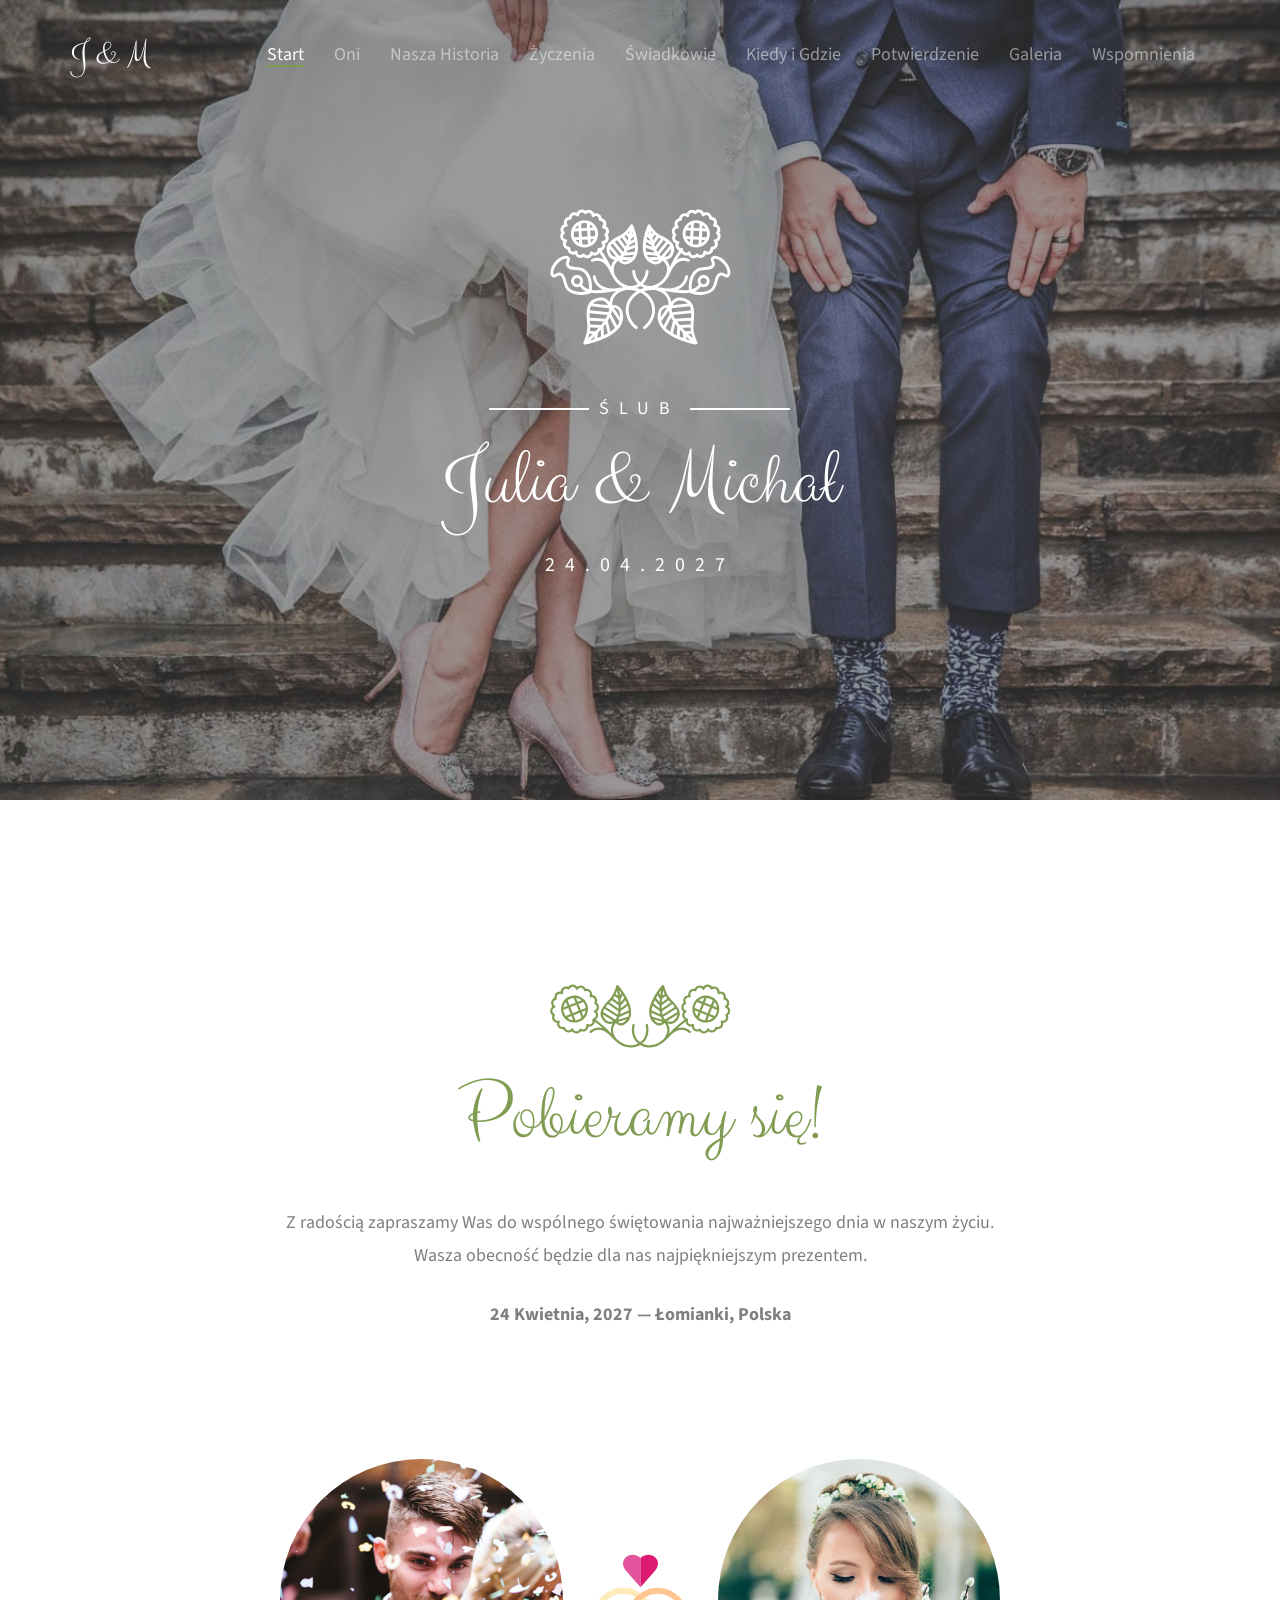
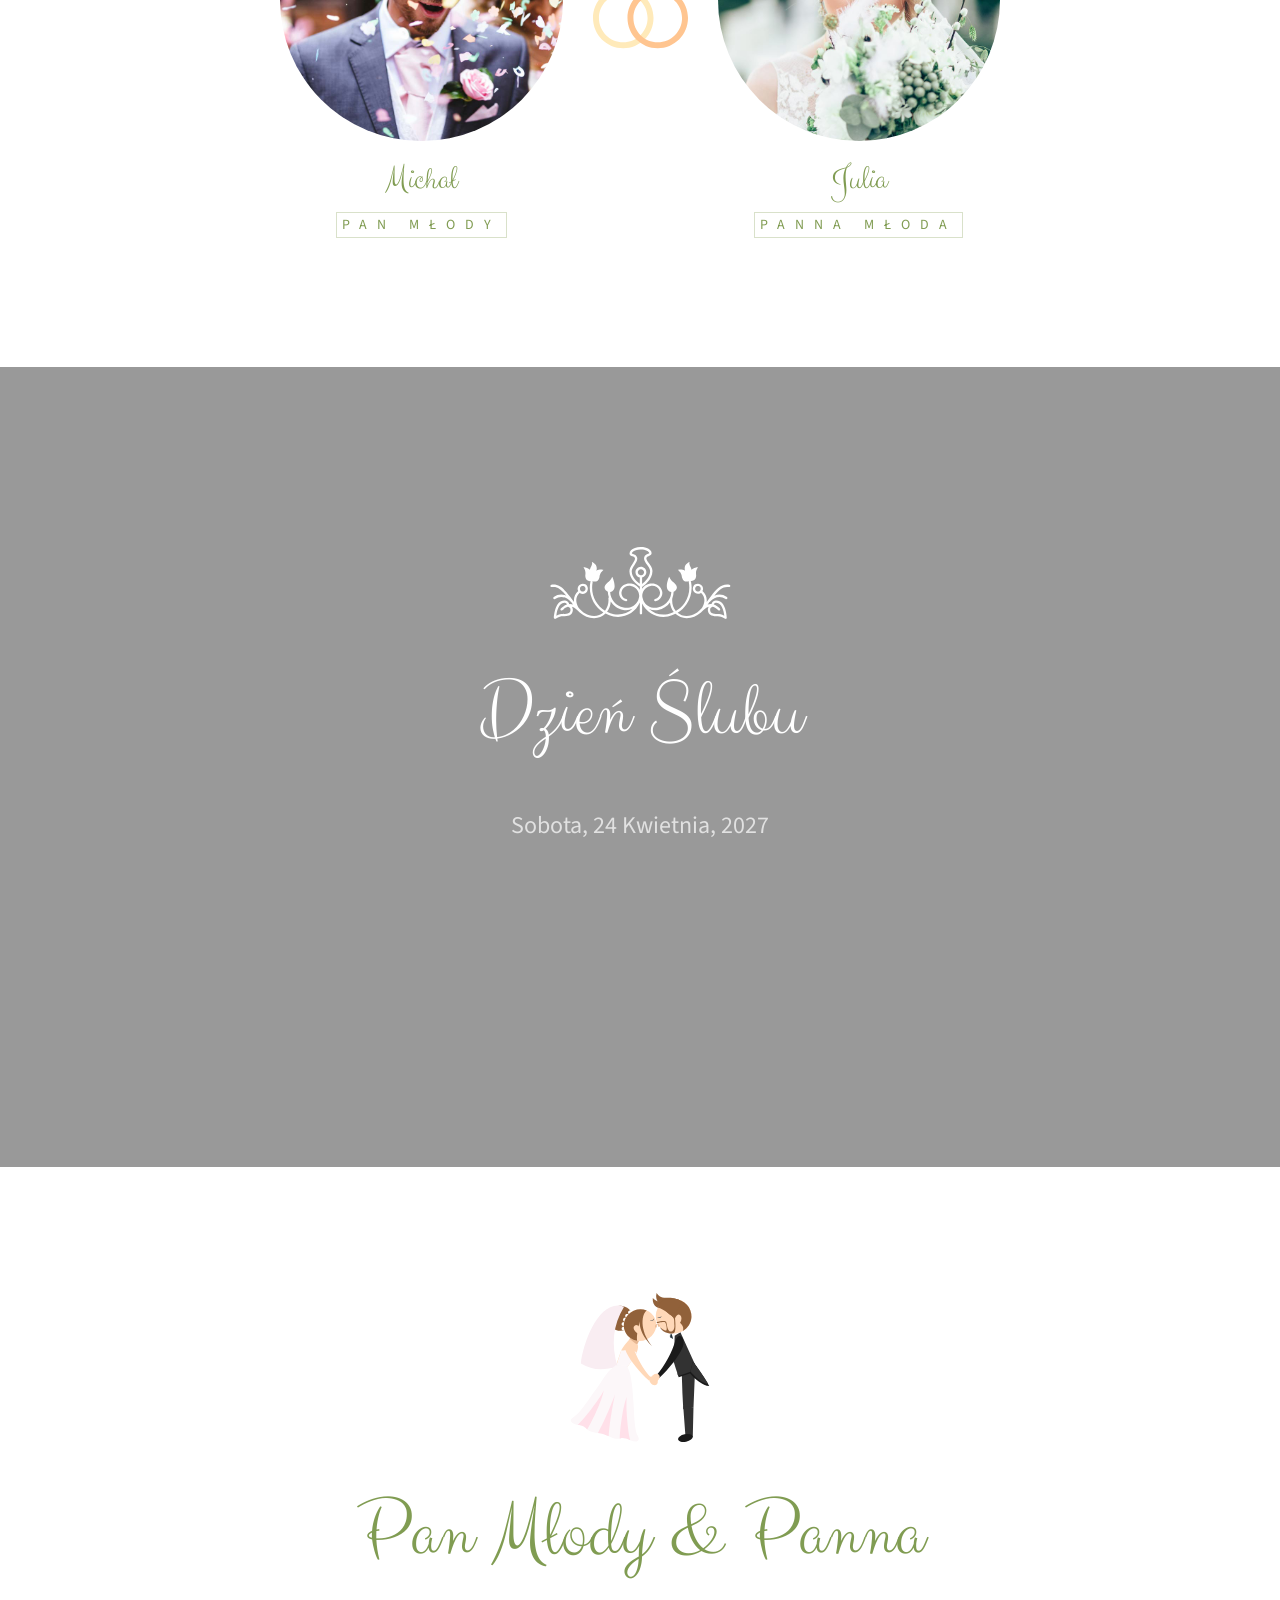
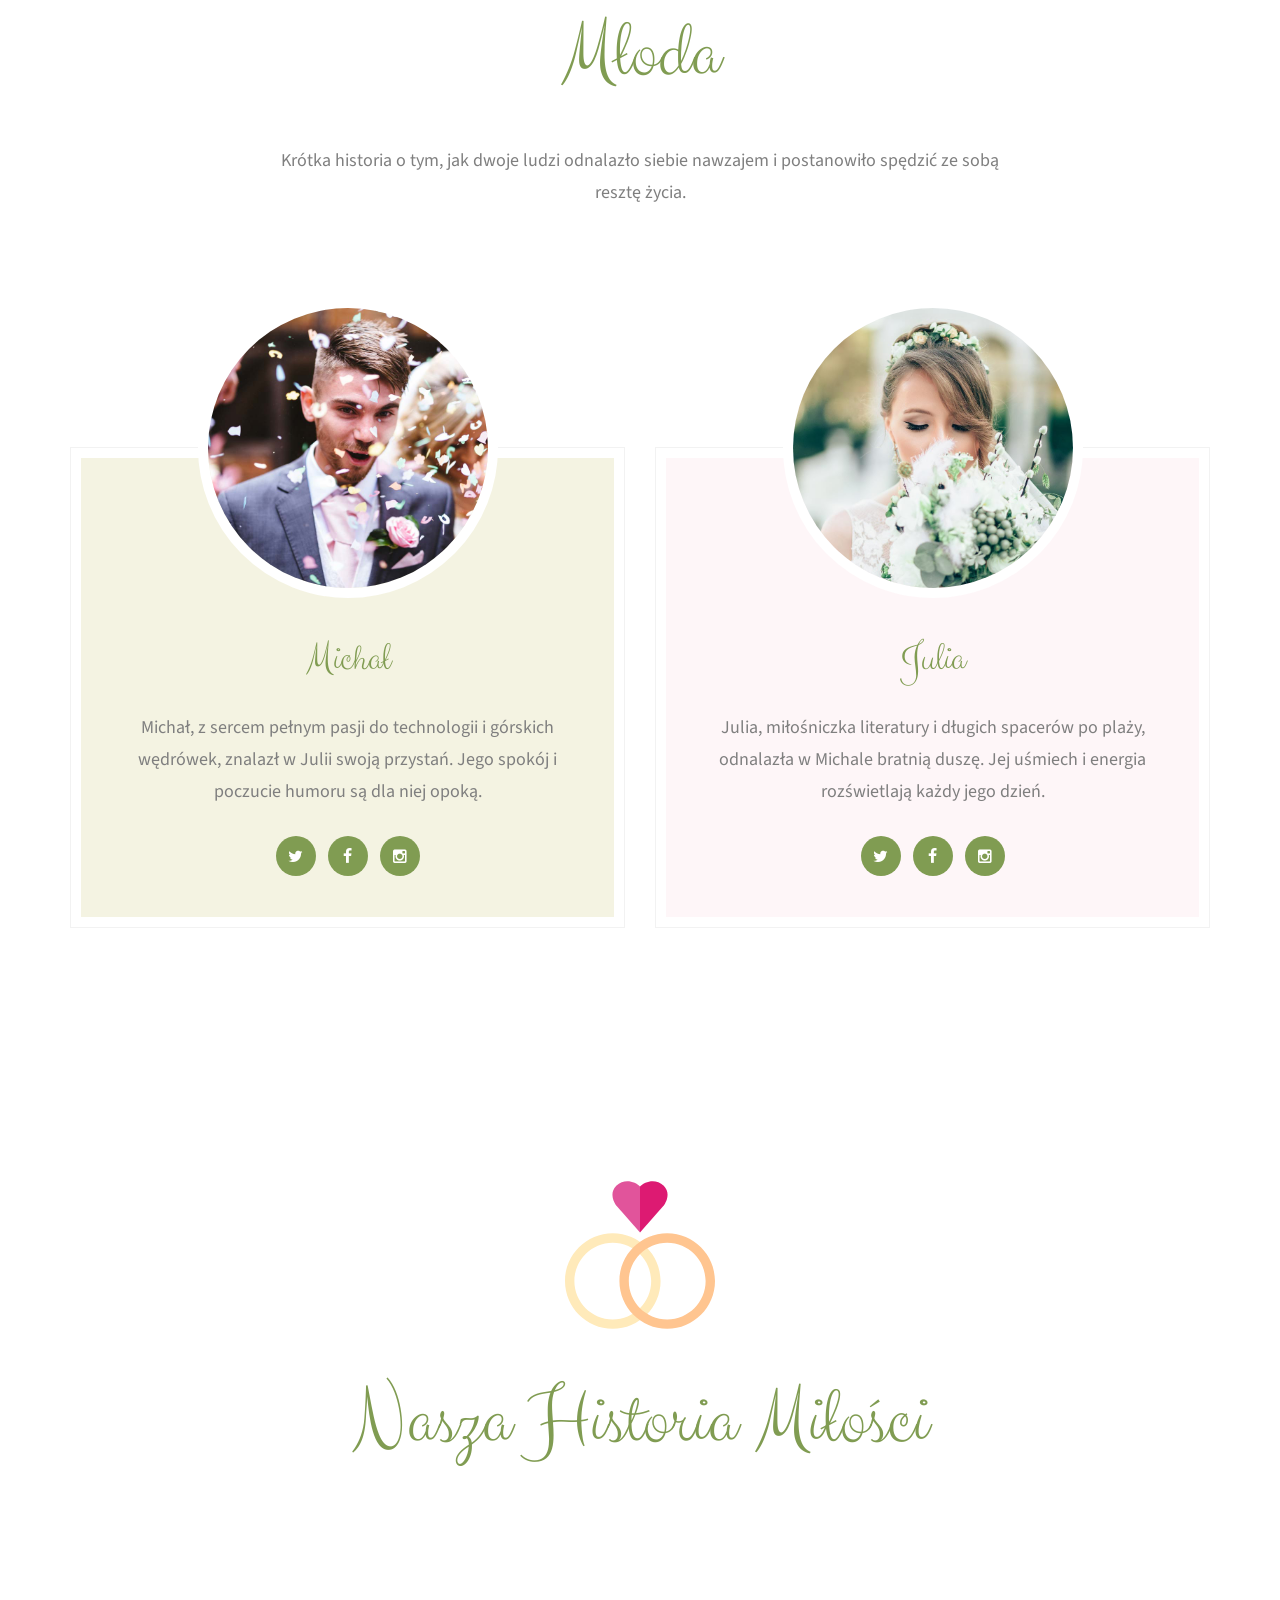
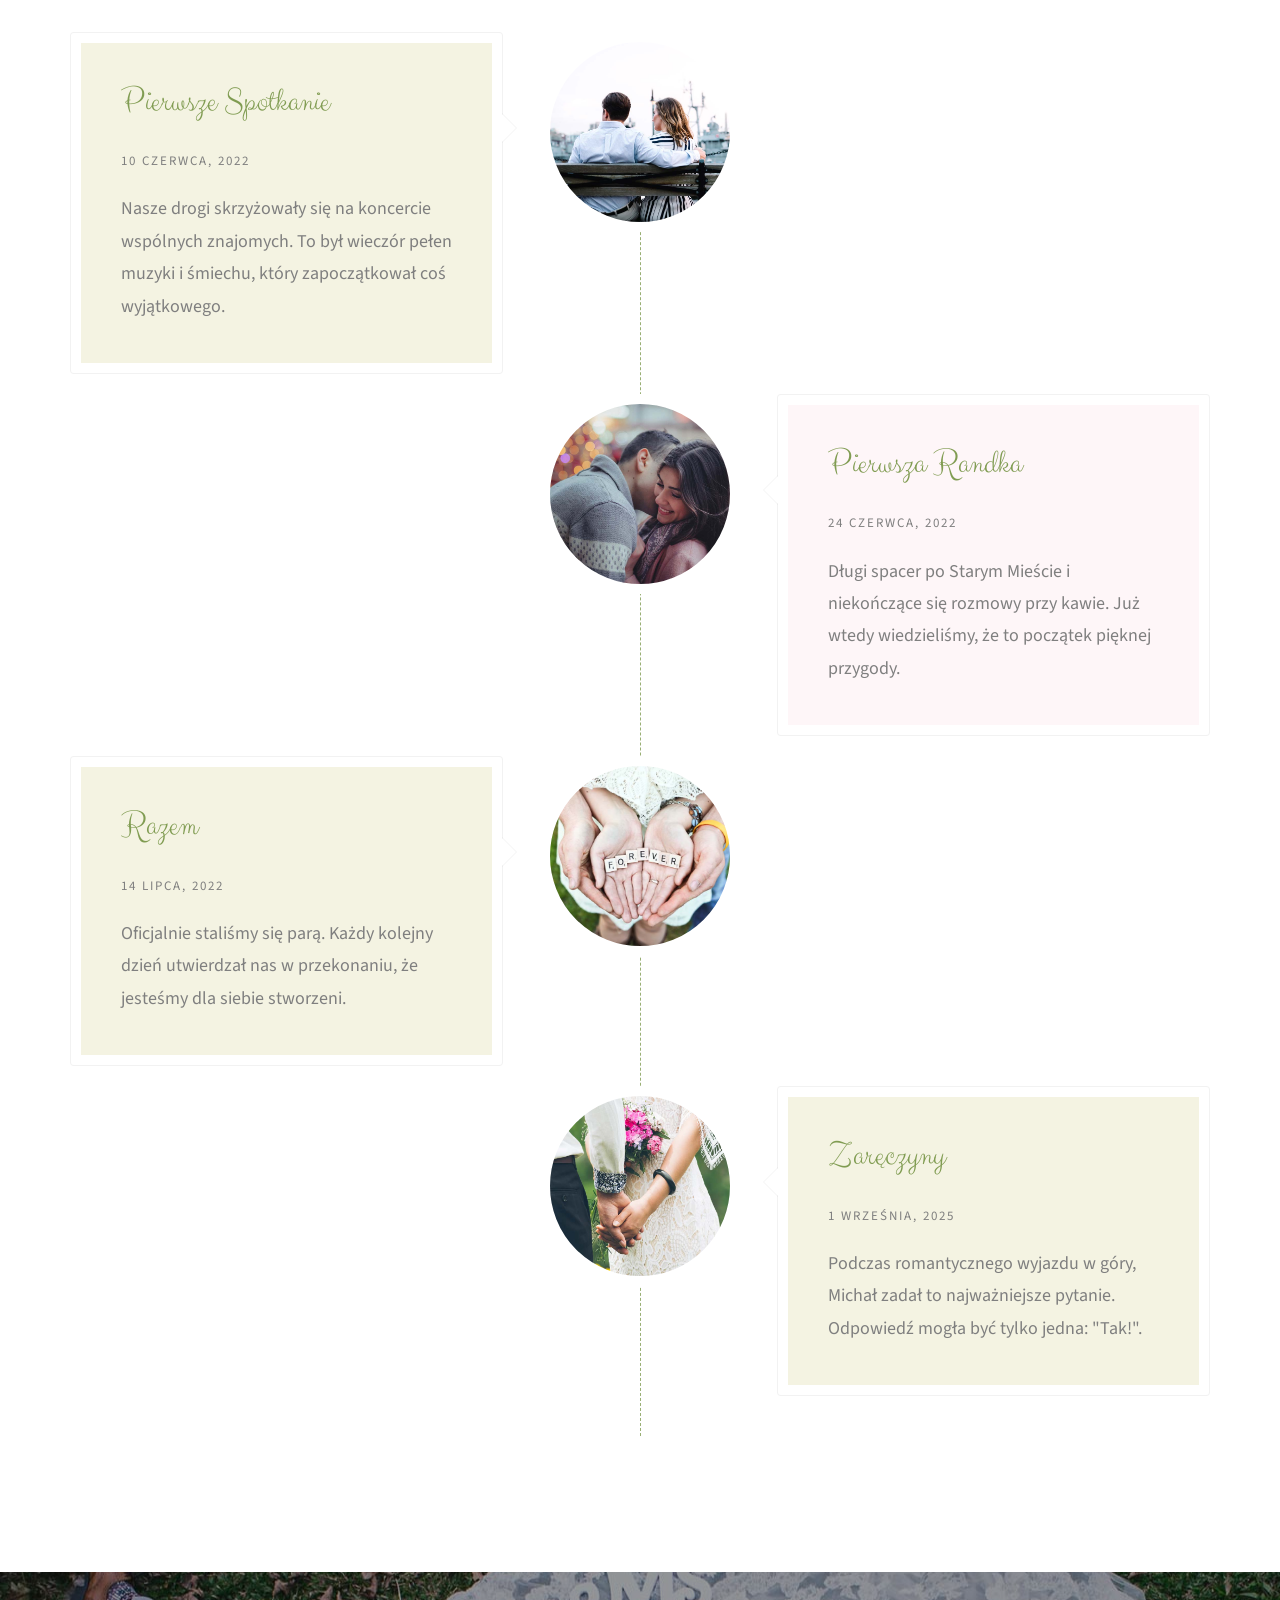
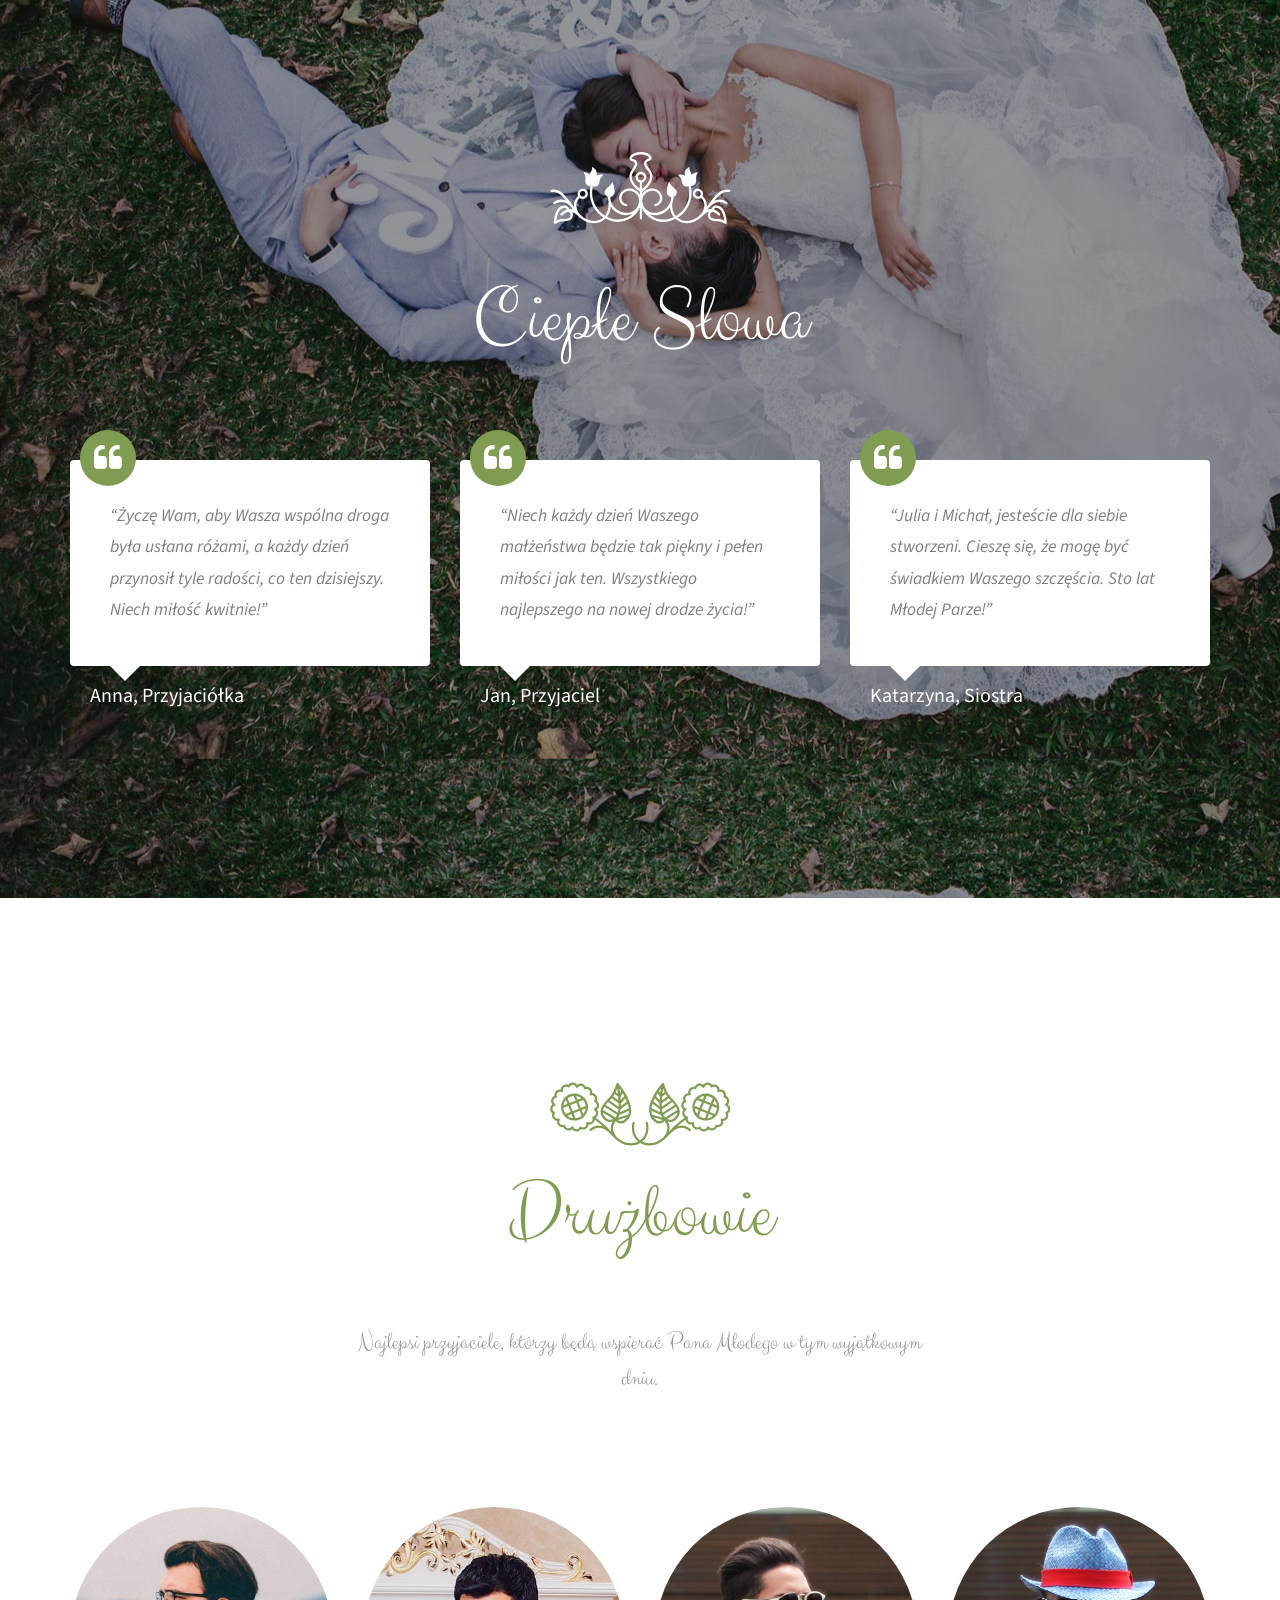
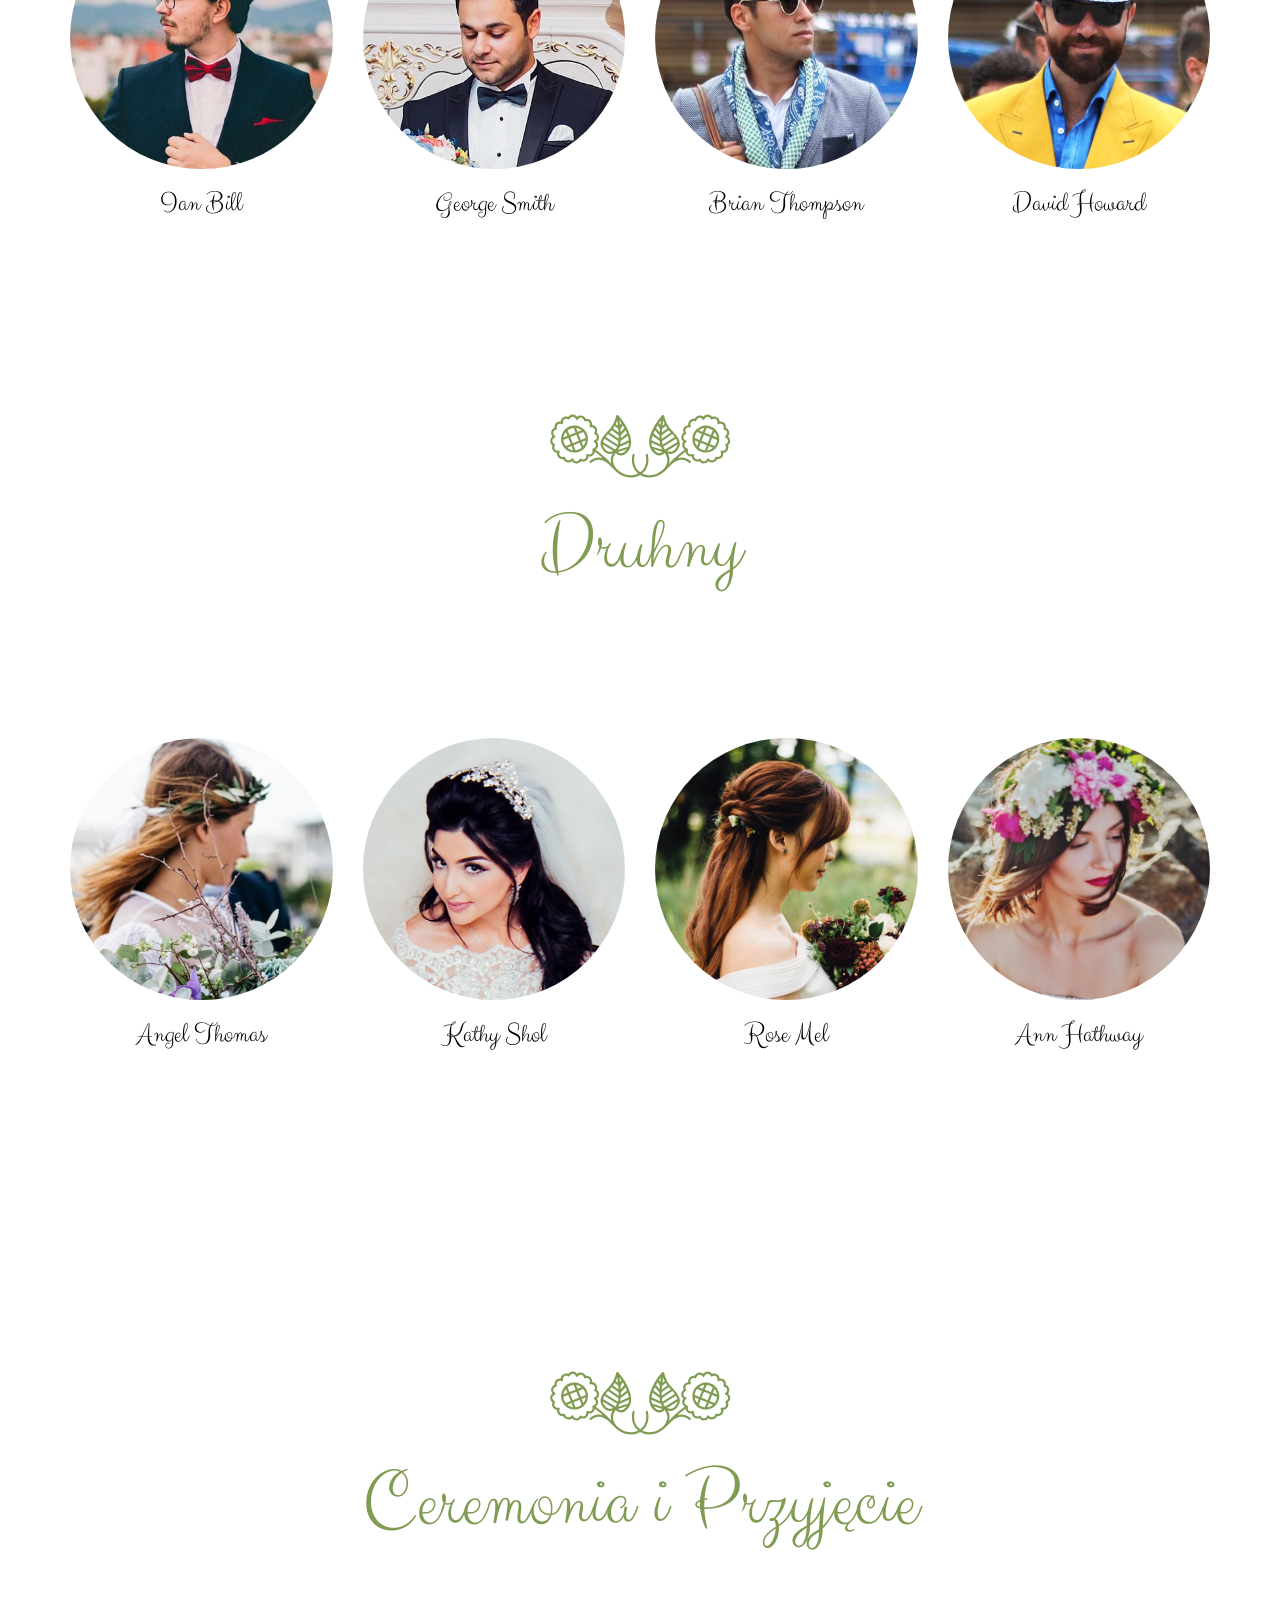
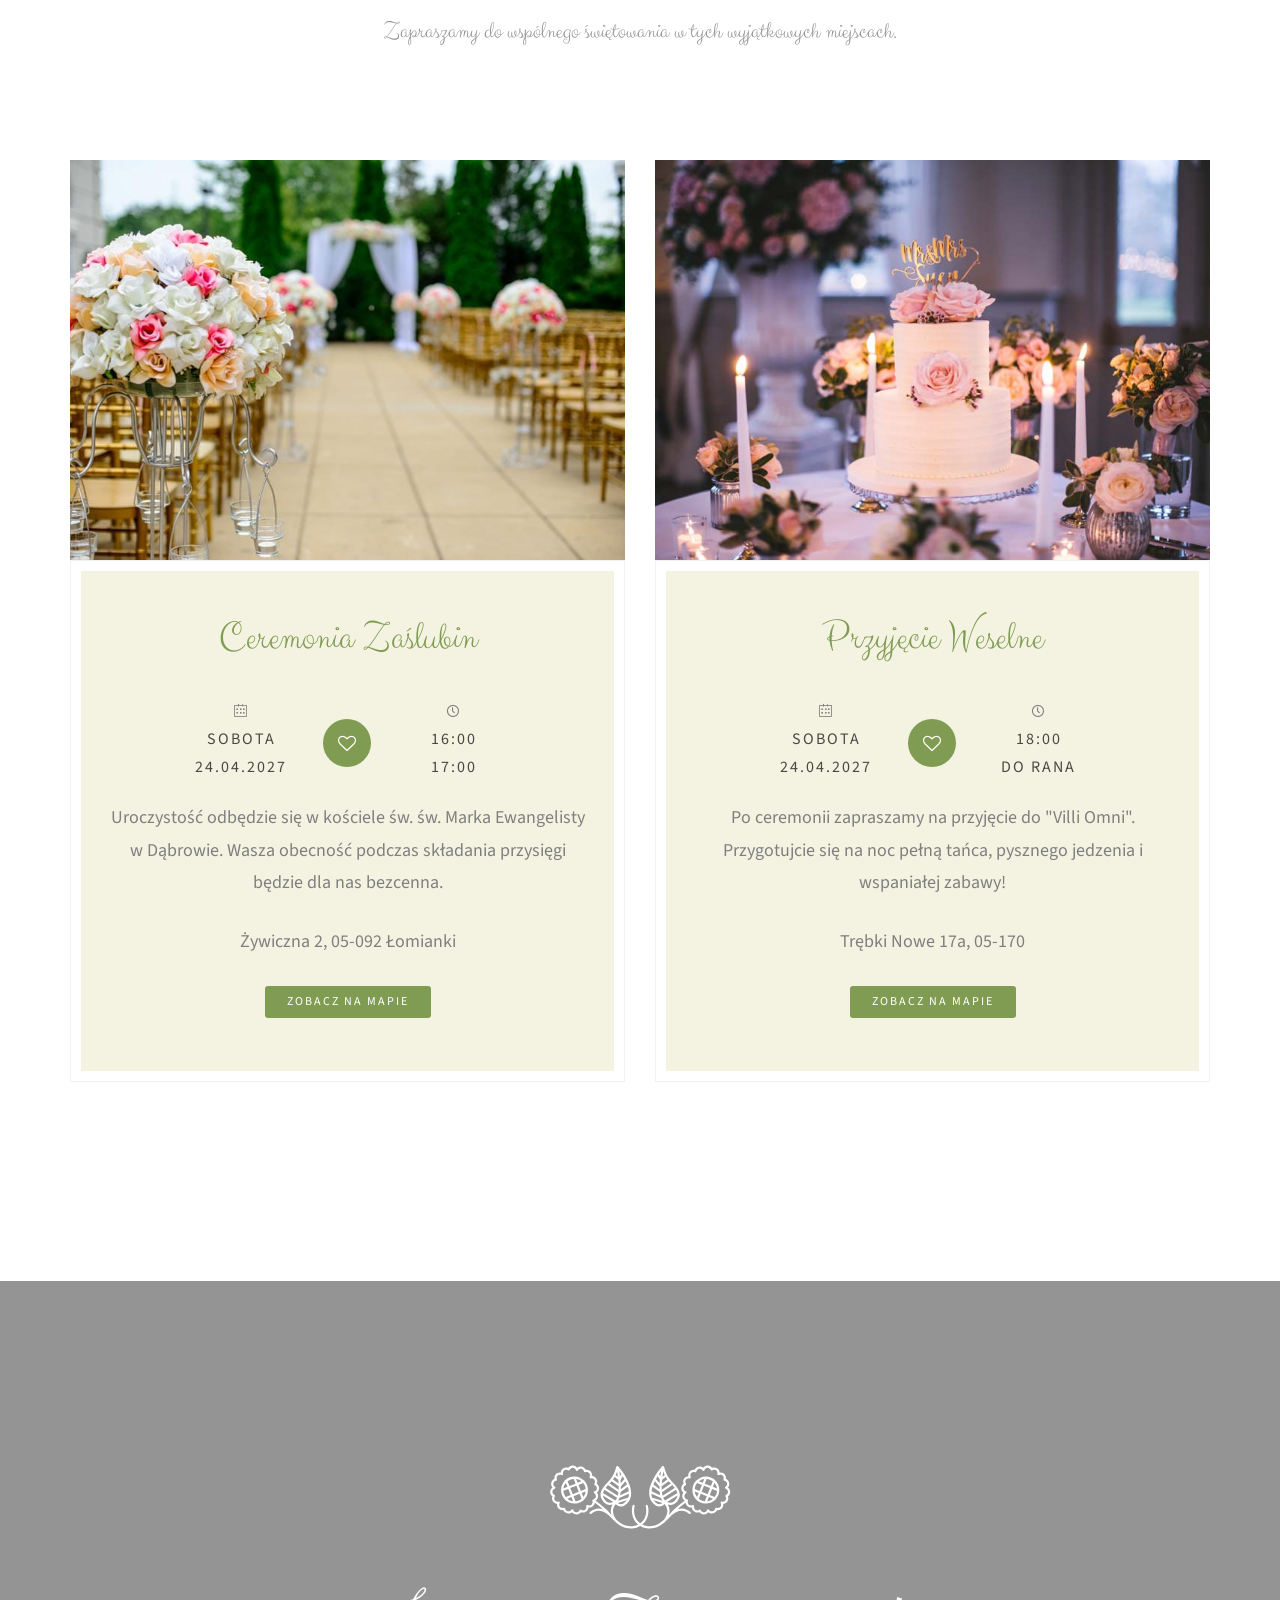
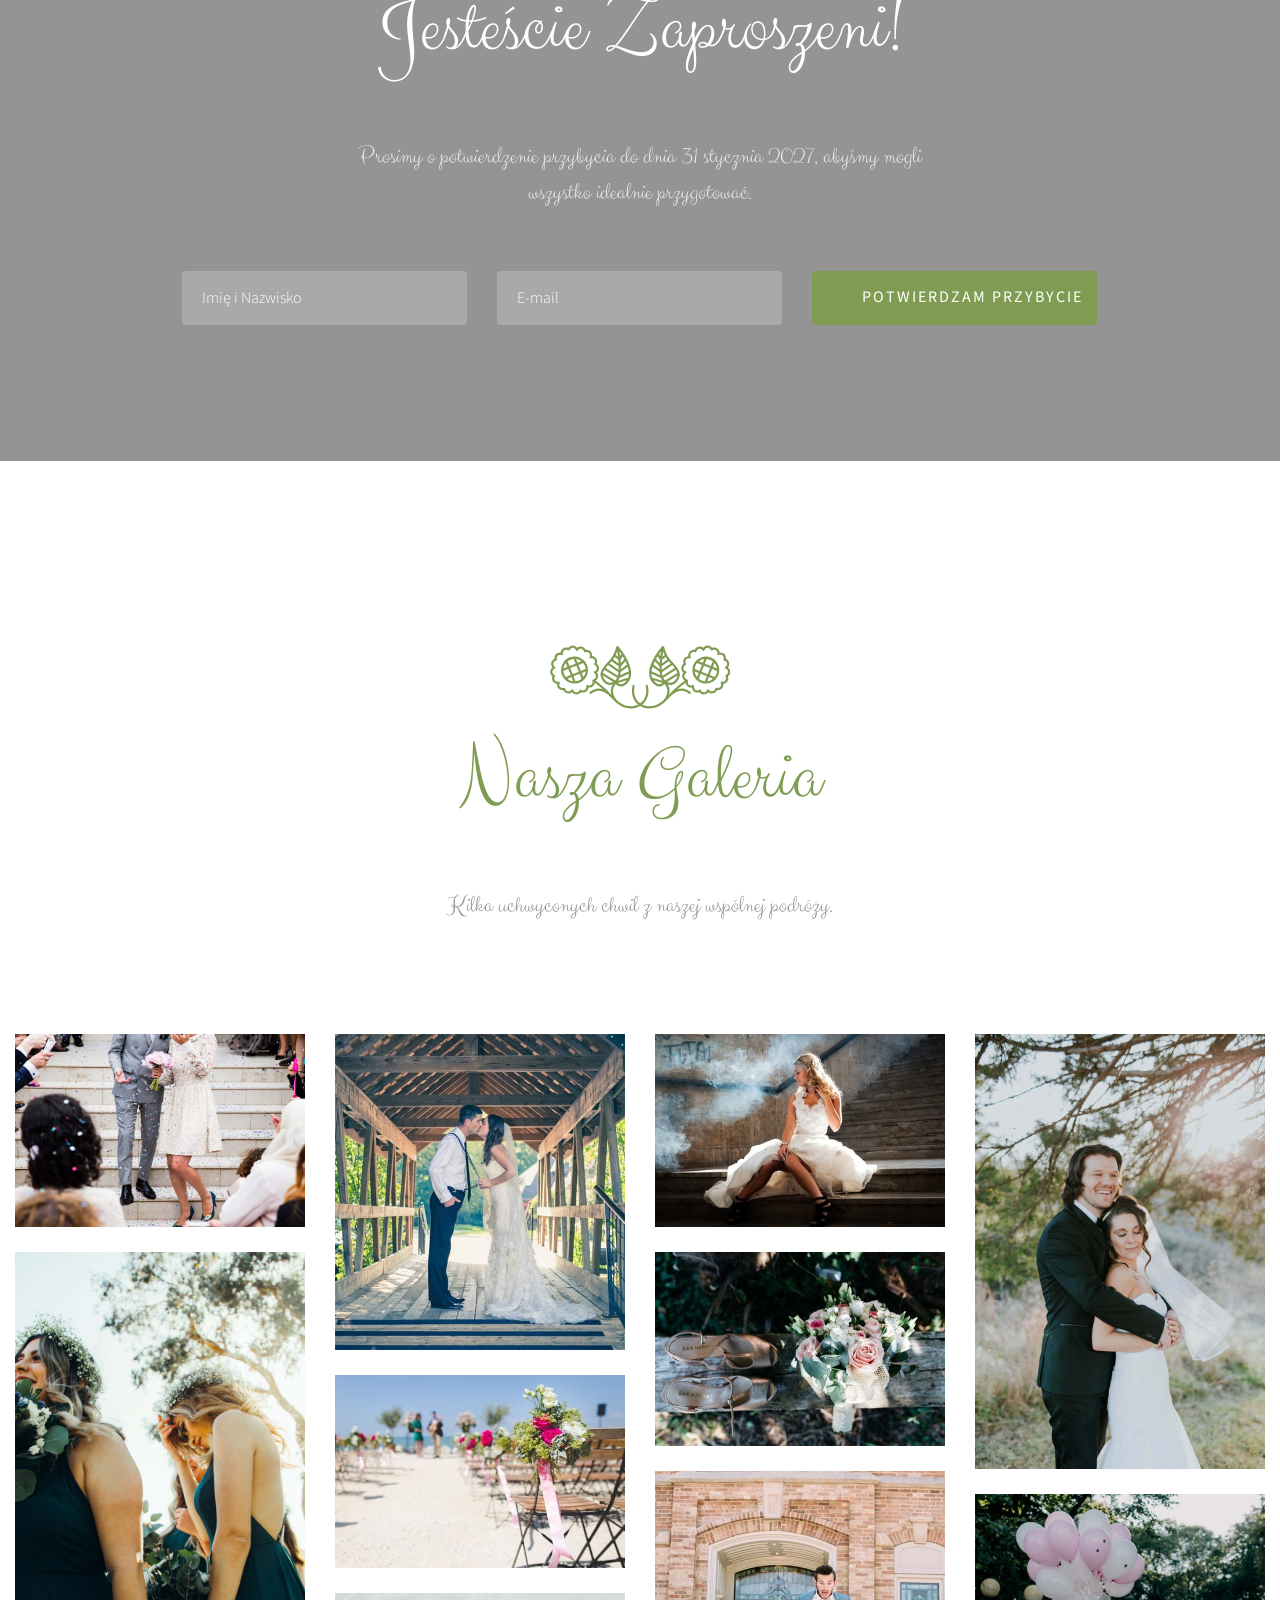
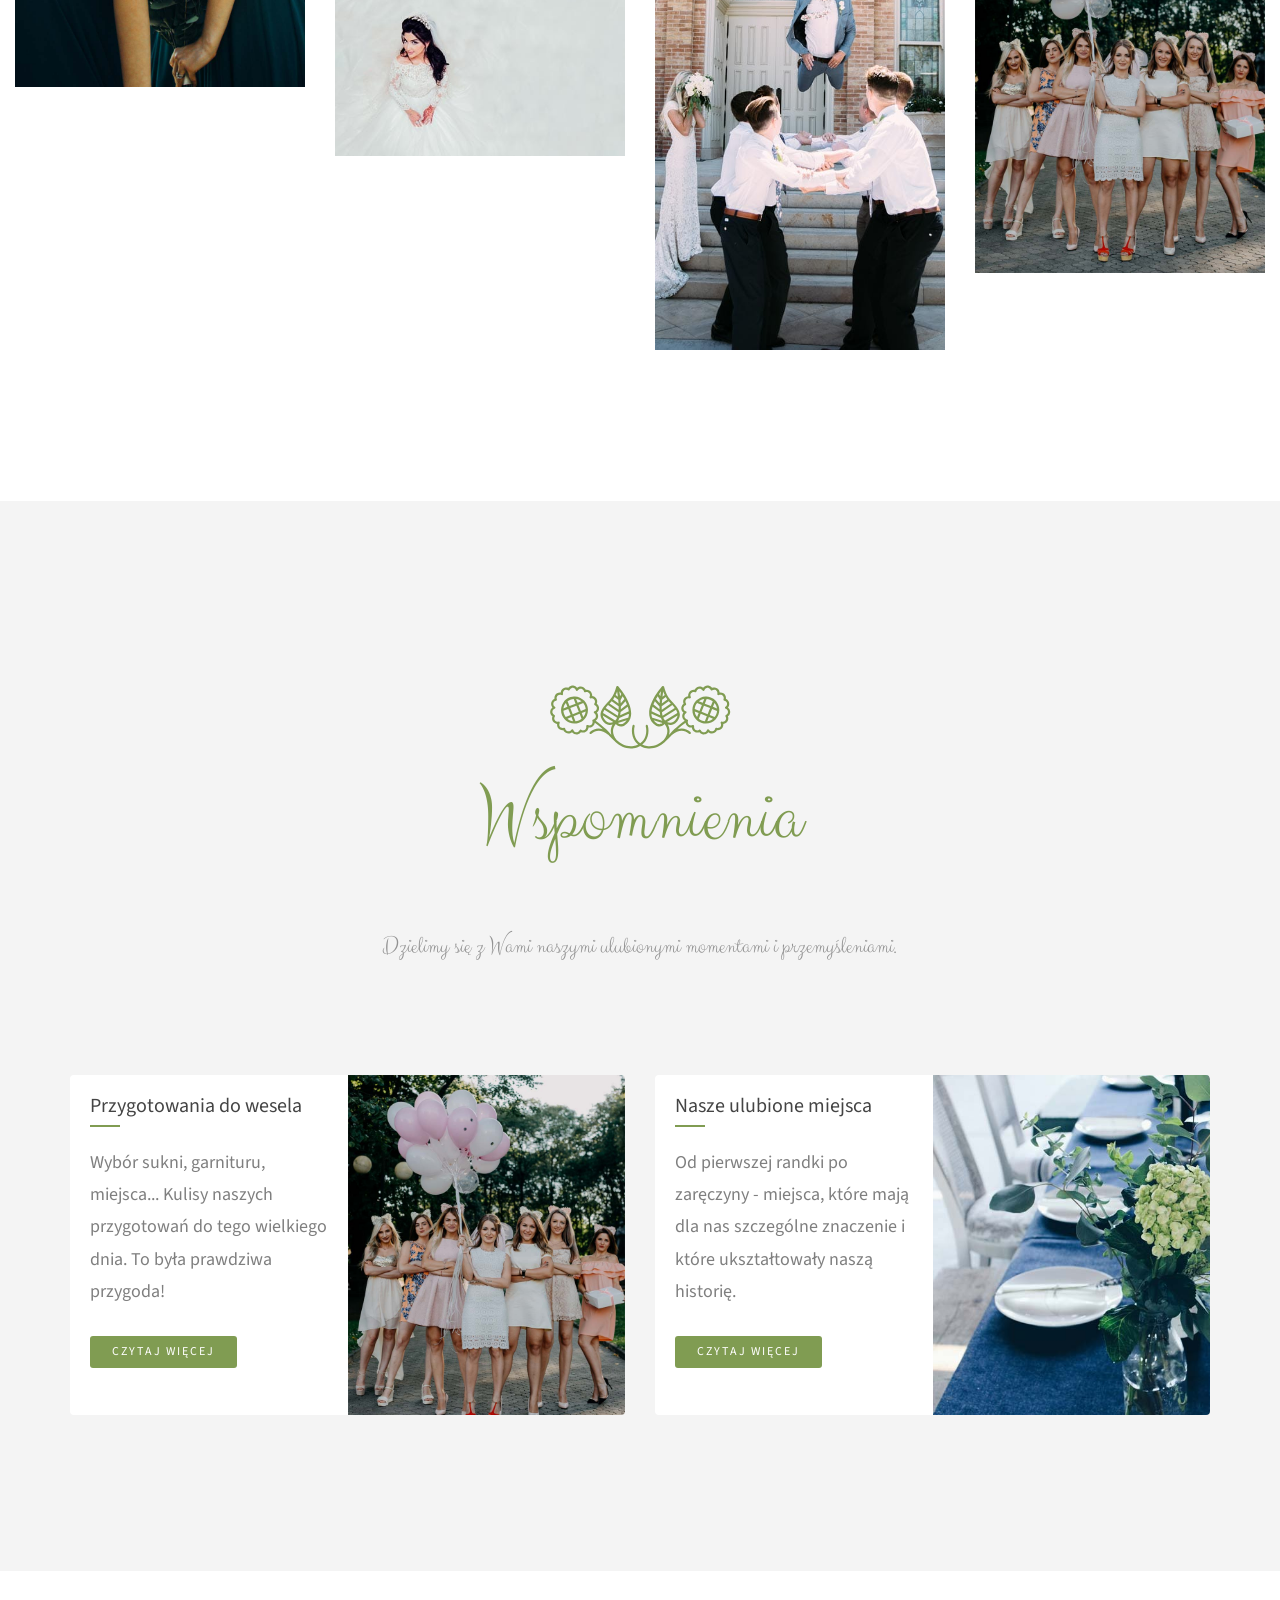
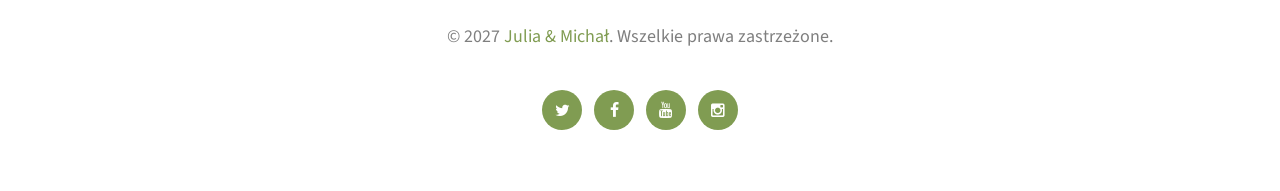
==== index.html @ 78a7474d "Merge branch 'main' of github.com:MichaelWarrior/slub-jm" ====
<!DOCTYPE html>
<!--[if lt IE 7]>      <html class="no-js lt-ie9 lt-ie8 lt-ie7"> <![endif]-->
<!--[if IE 7]>         <html class="no-js lt-ie9 lt-ie8"> <![endif]-->
<!--[if IE 8]>         <html class="no-js lt-ie9"> <![endif]-->
<!--[if gt IE 8]><!--> <html class="no-js" lang="pl"> <!--<![endif]-->
	<head>
		
	<meta charset="utf-8">
	<meta http-equiv="X-UA-Compatible" content="IE=edge">
	<title>Ślub Julii i Michała</title>
	<meta name="viewport" content="width=device-width, initial-scale=1">
	<meta name="description" content="Zapraszamy na ślub Julii i Michała!" />
	<meta name="keywords" content="ślub, wesele, Julia, Michał, zaproszenie" />
	<meta name="author" content="" />

  <!-- 
	//////////////////////////////////////////////////////

	TEMPLATE
	ADAPTED FOR JULIA & MICHAŁ
		
	//////////////////////////////////////////////////////
	 -->

  	<!-- Facebook and Twitter integration -->
	<meta property="og:title" content=""/>
	<meta property="og:image" content=""/>
	<meta property="og:url" content=""/>
	<meta property="og:site_name" content=""/>
	<meta property="og:description" content=""/>
	<meta name="twitter:title" content="" />
	<meta name="twitter:image" content="" />
	<meta name="twitter:url" content="" />
	<meta name="twitter:card" content="" />

	<!-- Place favicon.ico and apple-touch-icon.png in the root directory -->
	<link rel="shortcut icon" href="favicon.ico">

	<link href='https://fonts.googleapis.com/css?family=Source+Sans+Pro:400,300,600,400italic,700' rel='stylesheet' type='text/css'>
	<link href="https://fonts.googleapis.com/css?family=Clicker+Script" rel="stylesheet">
	
	<!-- Animate.css -->
	<link rel="stylesheet" href="css/animate.css">
	<!-- Icomoon Icon Fonts-->
	<link rel="stylesheet" href="css/icomoon.css">
	<!-- Simple Line Icons -->
	<link rel="stylesheet" href="css/simple-line-icons.css">
	<!-- Owl Carousel -->
	<link rel="stylesheet" href="css/owl.carousel.min.css">
	<link rel="stylesheet" href="css/owl.theme.default.min.css">
	<!-- Magnific popup  -->
	<link rel="stylesheet" href="css/magnific-popup.css">
	<!-- Bootstrap  -->
	<link rel="stylesheet" href="css/bootstrap.css">
	
	<link rel="stylesheet" href="css/style.css">

	<!-- Modernizr JS -->
	<script src="js/modernizr-2.6.2.min.js"></script>
	<!-- FOR IE9 below -->
	<!--[if lt IE 9]>
	<script src="js/respond.min.js"></script>
	<![endif]-->

	</head>
	<body>
	<header role="banner" id="qbootstrap-header">
		<div class="container">
			<!-- <div class="row"> -->
		    <nav class="navbar navbar-default">
	        <div class="navbar-header">
	        	<!-- Mobile Toggle Menu Button -->
				<a href="#" class="js-qbootstrap-nav-toggle qbootstrap-nav-toggle" data-toggle="collapse" data-target="#navbar" aria-expanded="false" aria-controls="navbar"><i></i></a>
	          	<a class="navbar-brand" href="index.html">J &amp; M</a> 
	        </div>
	        <div id="navbar" class="navbar-collapse collapse">
	          <ul class="nav navbar-nav navbar-right">
	            <li class="active"><a href="#" data-nav-section="home"><span>Start</span></a></li>
	            <li><a href="#" data-nav-section="groom-bride"><span>Oni</span></a></li>
	            <li><a href="#" data-nav-section="story"><span>Nasza Historia</span></a></li>
	            <li><a href="#" data-nav-section="greetings"><span>Życzenia</span></a></li>
	            <li><a href="#" data-nav-section="people"><span>Świadkowie</span></a></li>
	            <li><a href="#" data-nav-section="when-where"><span>Kiedy i Gdzie</span></a></li>
	            <li><a href="#" data-nav-section="rsvp"><span>Potwierdzenie</span></a></li>
	            <li><a href="#" data-nav-section="gallery"><span>Galeria</span></a></li>
	            <li><a href="#" data-nav-section="blog"><span>Wspomnienia</span></a></li>
	          </ul>
	        </div>
		    </nav>
		  <!-- </div> -->
	  </div>
	</header>
	
	<div class="qbootstrap-hero" data-section="home">
		<div class="qbootstrap-overlay"></div>
		<div class="qbootstrap-cover text-center" data-stellar-background-ratio="0.5" style="background-image: url(images/cover_bg_3.jpg);">
			<div class="display-t">
				<div class="display-tc">
					<div class="container">
						<div class="col-md-10 col-md-offset-1">
							<div class="animate-box svg-sm colored">
								<img src="images/flaticon/svg/004-nature.svg" class="svg" alt="Free HTML5 Bootstrap Template by QBootstrap.com">
								<h1 class="holder"><span>Ślub</span></h1>
								<h2>Julia &amp; Michał</h2>
								<p>24.04.2027</p>
							</div>
						</div>
					</div>
				</div>
			</div>
		</div>
	</div>

	<div id="qbootstrap-couple" class="qbootstrap-section-gray">
		<div class="container">
			<div class="row animate-box">
				<div class="col-md-8 col-md-offset-2 animate-box">
					<div class="col-md-12 text-center section-heading svg-sm colored">
						<img src="images/flaticon/svg/005-two.svg" class="svg" alt="Ikona pary">
						<h2>Pobieramy się!</h2>
						<p>Z radością zapraszamy Was do wspólnego świętowania najważniejszego dnia w naszym życiu. Wasza obecność będzie dla nas najpiękniejszym prezentem.</p>
						<p><strong>24 Kwietnia, 2027 &mdash; Łomianki, Polska</strong></p>
					</div>
				</div>
			</div>
			<div class="row animate-box">
				<div class="col-md-8 col-md-offset-2 text-center">
					<div class="col-md-5 col-sm-5 col-xs-5 nopadding">
						<img src="images/groom.jpg" class="img-responsive" alt="Zdjęcie Michała">
						<h3>Michał</h3>
						<span>Pan Młody</span>
					</div>
					<div class="col-md-2 col-sm-2 col-xs-2 nopadding"><h2 class="amp-center"><img src="images/flaticon/svg/003-luxury.svg" class="svg img-responsive" alt="Free HTML5 Bootstrap Template by QBootstrap.com"></h2></div>
					<div class="col-md-5 col-sm-5 col-xs-5 nopadding">
						<img src="images/bride.jpg" class="img-responsive" alt="Zdjęcie Julii">
						<h3>Julia</h3>
						<span>Panna Młoda</span>
					</div>
				</div>
			</div>
		</div>
	</div>
	
	<div id="qbootstrap-countdown" data-stellar-background-ratio="0.5" style="background-image: url(images/cover_bg_2.jpg);" data-section="wedding-day">
		<div class="overlay"></div>
		<div class="display-over">
			<div class="container">
				<div class="row animate-box">
					<div class="col-md-12 section-heading text-center svg-sm colored">
						<img src="images/flaticon/svg/006-flower-bell-outline-design-variant-with-vines-and-leaves.svg" class="svg" alt="Free HTML5 Bootstrap Template by QBootstrap.com">
					<h2 class="">Dzień Ślubu</h2>
					<span class="datewed">Sobota, 24 Kwietnia, 2027</span>
					</div>
				</div>
				<div class="row animate-box">
					<div class="col-md-8 col-md-offset-2 text-center">
						<p class="countdown">
							<span id="dni"></span>
							<span id="godziny"></span>
							<span id="minuty"></span>
							<span id="sekundy"></span>
						</p>
					</div>
				</div>
			</div>
		</div>
	</div>

	<div id="qbootstrap-groom-bride" data-section="groom-bride">
		<div class="container">
			<div class="row animate-box">
				<div class="col-md-8 col-md-offset-2">
					<div class="col-md-12 text-center section-heading svg-sm-2 colored">
						<img src="images/flaticon/svg/002-wedding-couple.svg" class="svg" alt="Ikona pary młodej">
						<h2>Pan Młody &amp; Panna Młoda</h2>
						<p>Krótka historia o tym, jak dwoje ludzi odnalazło siebie nawzajem i postanowiło spędzić ze sobą resztę życia.</p>
					</div>
				</div>
			</div>
			<div class="row">
				<div class="col-md-6">
					<div class="couple groom text-center animate-box">
						<img src="images/groom.jpg" class="img-responsive" alt="Zdjęcie Michała">
						<div class="desc">
							<h2>Michał</h2>
							<p>Michał, z sercem pełnym pasji do technologii i górskich wędrówek, znalazł w Julii swoją przystań. Jego spokój i poczucie humoru są dla niej opoką.</p>
							<ul class="social social-circle">
								<li><a href="/slub-jm/piwo"><i class="icon-twitter"></i></a></li>
								<li><a href="#"><i class="icon-facebook"></i></a></li>
								<li><a href="#"><i class="icon-instagram"></i></a></li>
							</ul>
						</div>
					</div>
				</div>
				<div class="col-md-6">
					<div class="couple bride text-center animate-box">
						<img src="images/bride.jpg" class="img-responsive" alt="Zdjęcie Julii">
						<div class="desc">
							<h2>Julia</h2>
							<p>Julia, miłośniczka literatury i długich spacerów po plaży, odnalazła w Michale bratnią duszę. Jej uśmiech i energia rozświetlają każdy jego dzień.</p>
							<ul class="social social-circle">
								<li><a href="#"><i class="icon-twitter"></i></a></li>
								<li><a href="#"><i class="icon-facebook"></i></a></li>
								<li><a href="#"><i class="icon-instagram"></i></a></li>
							</ul>
						</div>
					</div>
				</div>
			</div>
		</div>
	</div>

	<div id="qbootstrap-story" data-section="story">
		<div class="container">
			<div class="row animate-box">
				<div class="col-md-8 col-md-offset-2">
					<div class="col-md-12 text-center section-heading svg-sm-2">
						<img src="images/flaticon/svg/003-luxury.svg" class="svg" alt="Ikona serca">
						<h2>Nasza Historia Miłości</h2>
					</div>
				</div>
			</div>
			<div class="row">
				<div class="col-md-12">
					<ul class="timeline animate-box">
						<li class="animate-box">
							<div class="timeline-badge" style="background-image:url(images/couple-1.jpg);"></div>
							<div class="timeline-panel">
								<div class="overlay"></div>
								<div class="timeline-heading">
									<h3 class="timeline-title">Pierwsze Spotkanie</h3>
									<span class="date">10 Czerwca, 2022</span>
								</div>
								<div class="timeline-body">
									<p>Nasze drogi skrzyżowały się na koncercie wspólnych znajomych. To był wieczór pełen muzyki i śmiechu, który zapoczątkował coś wyjątkowego.</p>
								</div>
							</div>
						</li>
						<li class="timeline-inverted animate-box">
							<div class="timeline-badge" style="background-image:url(images/couple-2.jpg);"></div>
							<div class="timeline-panel">
								<div class="overlay overlay-2"></div>
								<div class="timeline-heading">
									<h3 class="timeline-title">Pierwsza Randka</h3>
									<span class="date">24 Czerwca, 2022</span>
								</div>
								<div class="timeline-body">
									<p>Długi spacer po Starym Mieście i niekończące się rozmowy przy kawie. Już wtedy wiedzieliśmy, że to początek pięknej przygody.</p>
								</div>
							</div>
						</li>
						<li class="animate-box">
							<div class="timeline-badge" style="background-image:url(images/couple-3.jpg);"></div>
							<div class="timeline-panel">
								<div class="overlay"></div>
								<div class="timeline-heading">
									<h3 class="timeline-title">Razem</h3>
									<span class="date">14 Lipca, 2022</span>
								</div>
								<div class="timeline-body">
									<p>Oficjalnie staliśmy się parą. Każdy kolejny dzień utwierdzał nas w przekonaniu, że jesteśmy dla siebie stworzeni.</p>
								</div>
							</div>
						</li>
						<li class="timeline-inverted animate-box">
							<div class="timeline-badge" style="background-image:url(images/couple-4.jpg);"></div>
							<div class="timeline-panel">
								<div class="overlay"></div>
								<div class="timeline-heading">
									<h3 class="timeline-title">Zaręczyny</h3>
									<span class="date">1 Września, 2025</span>
								</div>
								<div class="timeline-body">
									<p>Podczas romantycznego wyjazdu w góry, Michał zadał to najważniejsze pytanie. Odpowiedź mogła być tylko jedna: "Tak!".</p>
								</div>
							</div>
						</li>
			    	</ul>
				</div>
			</div>
		</div>
	</div>
	

	<div id="qbootstrap-testimonials" class="qbootstrap-greetings" data-section="greetings" data-stellar-background-ratio="0.5" style="background-image: url(images/cover_bg_1.jpg);">
	<div class="overlay"></div>	
		<div class="container">
			<div class="row animate-box">
				<div class="col-md-12 section-heading text-center svg-sm colored">
					<img src="images/flaticon/svg/006-flower-bell-outline-design-variant-with-vines-and-leaves.svg" class="svg" alt="Free HTML5 Bootstrap Template by QBootstrap.com">
					<h2 class="">Ciepłe Słowa</h2>
				</div>
			</div>
			<div class="row">
				<div class="col-md-4 animate-box">
					<div class="box-testimony ">
						<blockquote>
							<span class="quote"><span><i class="icon-quote-left"></i></span></span>
							<p>&ldquo;Życzę Wam, aby Wasza wspólna droga była usłana różami, a każdy dzień przynosił tyle radości, co ten dzisiejszy. Niech miłość kwitnie!&rdquo;</p>
						</blockquote>
						<p class="author">Anna, Przyjaciółka</p>
					</div>
					
				</div>
				<div class="col-md-4 animate-box">
					<div class="box-testimony ">
						<blockquote>
							<span class="quote"><span><i class="icon-quote-left"></i></span></span>
							<p>&ldquo;Niech każdy dzień Waszego małżeństwa będzie tak piękny i pełen miłości jak ten. Wszystkiego najlepszego na nowej drodze życia!&rdquo;</p>
						</blockquote>
						<p class="author">Jan, Przyjaciel</p>
					</div>
					
					
				</div>
				<div class="col-md-4 animate-box">
					<div class="box-testimony ">
						<blockquote>
							<span class="quote"><span><i class="icon-quote-left"></i></span></span>
							<p>&ldquo;Julia i Michał, jesteście dla siebie stworzeni. Cieszę się, że mogę być świadkiem Waszego szczęścia. Sto lat Młodej Parze!&rdquo;</p>
						</blockquote>
						<p class="author">Katarzyna, Siostra</p>
					</div>
					
				</div>
			</div>
		</div>
	</div>

	<div id="qbootstrap-people" data-section="people">
		<div class="container">
			<div class="row animate-box">
				<div class="col-md-8 col-md-offset-2">
					<div class="col-md-12 text-center section-heading svg-sm colored">
						<img src="images/flaticon/svg/005-two.svg" class="svg" alt="Ikona drużby">
						<h2>Drużbowie</h2>
						<div class="row">
						<div class="col-md-10 col-md-offset-1 subtext  ">
							<h3>Najlepsi przyjaciele, którzy będą wspierać Pana Młodego w tym wyjątkowym dniu.</h3>
						</div>
					</div>
					</div>
				</div>
			</div>
			<div class="row row-bottom-padded-lg">
				<div class="col-md-3 text-center animate-box">
					<div class="groom-men">
						<img src="images/groom-men-1.jpg" class="img-responsive" alt="Free HTML5 Bootstrap Template by QBootstrap.com">
						<h3>Ian Bill</h3>
					</div>
				</div>
				<div class="col-md-3 text-center animate-box">
					<div class="groom-men">
						<img src="images/groom-men-2.jpg" class="img-responsive" alt="Free HTML5 Bootstrap Template by QBootstrap.com">
						<h3>George Smith</h3>
					</div>
				</div>
				<div class="col-md-3 text-center animate-box">
					<div class="groom-men">
						<img src="images/groom-men-3.jpg" class="img-responsive" alt="Free HTML5 Bootstrap Template by QBootstrap.com">
						<h3>Brian Thompson</h3>
					</div>
				</div>
				<div class="col-md-3 text-center animate-box">
					<div class="groom-men">
						<img src="images/groom-men-4.jpg" class="img-responsive" alt="Free HTML5 Bootstrap Template by QBootstrap.com">
						<h3>David Howard</h3>
					</div>
				</div>
			</div>
			<div class="row animate-box">
				<div class="col-md-8 col-md-offset-2">
					<div class="col-md-12 text-center section-heading svg-sm colored">
						<img src="images/flaticon/svg/005-two.svg" class="svg" alt="Ikona druhny">
						<h2>Druhny</h2>
					</div>
				</div>
			</div>
			<div class="row">
				<div class="col-md-3 text-center animate-box">
					<div class="groom-men">
						<img src="images/bridesmaid-1.jpg" class="img-responsive" alt="Free HTML5 Bootstrap Template by QBootstrap.com">
						<h3>Angel Thomas</h3>
					</div>
				</div>
				<div class="col-md-3 text-center animate-box">
					<div class="groom-men">
						<img src="images/bridesmaid-2.jpg" class="img-responsive" alt="Free HTML5 Bootstrap Template by QBootstrap.com">
						<h3>Kathy Shol</h3>
					</div>
				</div>
				<div class="col-md-3 text-center animate-box">
					<div class="groom-men">
						<img src="images/bridesmaid-3.jpg" class="img-responsive" alt="Free HTML5 Bootstrap Template by QBootstrap.com">
						<h3>Rose Mel</h3>
					</div>
				</div>
				<div class="col-md-3 text-center animate-box">
					<div class="groom-men">
						<img src="images/bridesmaid-4.jpg" class="img-responsive" alt="Free HTML5 Bootstrap Template by QBootstrap.com">
						<h3>Ann Hathway</h3>
					</div>
				</div>
			</div>
		</div>
	</div>

	<div id="qbootstrap-when-where" data-section="when-where">
		<div class="container">
			<div class="row animate-box">
				<div class="col-md-8 col-md-offset-2">
					<div class="col-md-12 text-center section-heading svg-sm colored">
						<img src="images/flaticon/svg/005-two.svg" class="svg" alt="Ikona pary">
						<h2>Ceremonia i Przyjęcie</h2>
						<div class="row">
						<div class="col-md-10 col-md-offset-1 subtext">
							<h3>Zapraszamy do wspólnego świętowania w tych wyjątkowych miejscach.</h3>
						</div>
					</div>
					</div>
				</div>
			</div>
			<div class="row row-bottom-padded-md">
				<div class="col-md-6 text-center animate-box">
					<div class="wedding-events">
						<div class="ceremony-bg" style="background-image: url(images/wed-ceremony.jpg);"></div>
						<div class="desc">
							<h3>Ceremonia Zaślubin</h3>
							<div class="row">
								<div class="col-md-2 col-md-push-5">
									<div class="icon-tip">
										<span class="icon"><i class="icon-heart-o"></i></span>
									</div>
								</div>
								<div class="col-md-5 col-md-pull-1">
									<div class="date">
										<i class="icon-calendar"></i>
										<span>Sobota</span>
										<span>24.04.2027</span>
									</div>
								</div>
								<div class="col-md-5 col-md-pull-1">
									<div class="date">
										<i class="icon-clock2"></i>
										<span>16:00</span>
										<span>17:00</span>
									</div>
								</div>
							</div>
							<p>Uroczystość odbędzie się w kościele św. św. Marka Ewangelisty w Dąbrowie. Wasza obecność podczas składania przysięgi będzie dla nas bezcenna.</p>
							<p>Żywiczna 2, 05-092 Łomianki</p>
                            <p><a href="https://maps.app.goo.gl/v7iizRXsDqK9kDDa8" class="btn btn-primary btn-sm">Zobacz na mapie</a></p>
						</div>
					</div>
				</div>
				<div class="col-md-6 text-center animate-box">
					<div class="wedding-events">
						<div class="ceremony-bg" style="background-image: url(images/wed-party.jpg);"></div>
						<div class="desc">
							<h3>Przyjęcie Weselne</h3>
							<div class="row">
								<div class="col-md-2 col-md-push-5">
									<div class="icon-tip">
										<span class="icon"><i class="icon-heart-o"></i></span>
									</div>
								</div>
								<div class="col-md-5 col-md-pull-1">
									<div class="date">
										<i class="icon-calendar"></i>
										<span>Sobota</span>
										<span>24.04.2027</span>
									</div>
								</div>
								<div class="col-md-5 col-md-pull-1">
									<div class="date">
										<i class="icon-clock2"></i>
										<span>18:00</span>
										<span>Do rana</span>
									</div>
								</div>
							</div>
							<p>Po ceremonii zapraszamy na przyjęcie do "Villi Omni". Przygotujcie się na noc pełną tańca, pysznego jedzenia i wspaniałej zabawy!</p>
							<p>Trębki Nowe 17a, 05-170</p>
                            <p><a href="https://maps.app.goo.gl/Pn5peenNzgr99JnQ9" class="btn btn-primary btn-sm">Zobacz na mapie</a></p>
						</div>
					</div>
				</div>
			</div>
			<div class="row">
				<div class="col-md-12">
					<div id="map" class="qbootstrap-map"></div>
				</div>
			</div>
		</div>
		</div>
	</div>

	

	<div id="qbootstrap-started" class="qbootstrap-bg" data-section="rsvp" data-stellar-background-ratio="0.5" style="background-image: url(images/cover_bg_1.jpg);">
		<div class="overlay"></div>
		<div class="container">
			<div class="row animate-box">
				<div class="col-md-8 col-md-offset-2">
					<div class="col-md-12 text-center section-heading svg-sm colored">
						<img src="images/flaticon/svg/005-two.svg" class="svg" alt="Ikona zaproszenia">
						<h2>Jesteście Zaproszeni!</h2>
						<div class="row">
						<div class="col-md-10 col-md-offset-1 subtext">
							<h3>Prosimy o potwierdzenie przybycia do dnia 31 stycznia 2027, abyśmy mogli wszystko idealnie przygotować.</h3>
						</div>
					</div>
					</div>
				</div>
			</div>
			<div class="row animate-box">
				<div class="col-md-10 col-md-offset-1">
					<form class="form-inline">
						<div class="col-md-4 col-sm-4">
							<div class="form-group">
								<label for="name" class="sr-only">Imię i Nazwisko</label>
								<input type="name" class="form-control" id="name" placeholder="Imię i Nazwisko">
							</div>
						</div>
						<div class="col-md-4 col-sm-4">
							<div class="form-group">
								<label for="email" class="sr-only">E-mail</label>
								<input type="email" class="form-control" id="email" placeholder="E-mail">
							</div>
						</div>
						<div class="col-md-4 col-sm-4">
							<button type="submit" class="btn btn-default btn-block">Potwierdzam Przybycie</button>
						</div>
					</form>
				</div>
			</div>
		</div>
	</div>

	<div id="qbootstrap-gallery" data-section="gallery">
		<div class="container">
			<div class="row animate-box">
				<div class="col-md-8 col-md-offset-2">
					<div class="col-md-12 text-center section-heading svg-sm colored">
						<img src="images/flaticon/svg/005-two.svg" class="svg" alt="Ikona galerii">
						<h2>Nasza Galeria</h2>
						<div class="row">
						<div class="col-md-10 col-md-offset-1 subtext">
							<h3>Kilka uchwyconych chwil z naszej wspólnej podróży.</h3>
						</div>
					</div>
					</div>
				</div>
			</div>
		</div>
		<div class="container-fluid">
			<div class="row">
				<div class="col-md-3 col-sm-6">
					<div class="gallery animate-box">
						<a class="gallery-img image-popup image-popup" href="images/gallery-1.jpg"><img src="images/gallery-1.jpg" class="img-responsive" alt="Free HTML5 Bootstrap Template by QBootstrap.com"></a>
					</div>
					<div class="gallery animate-box">
						<a class="gallery-img image-popup" href="images/gallery-10.jpg"><img src="images/gallery-10.jpg" class="img-responsive" alt="Free HTML5 Bootstrap Template by QBootstrap.com"></a>
					</div>
				</div>
				<div class="col-md-3 col-sm-6">
					<div class="gallery animate-box">
						<a class="gallery-img image-popup" href="images/gallery-6.jpg"><img src="images/gallery-6.jpg" class="img-responsive" alt="Free HTML5 Bootstrap Template by QBootstrap.com"></a>
					</div>
					<div class="gallery animate-box">
						<a class="gallery-img image-popup" href="images/gallery-2.jpg"><img src="images/gallery-2.jpg" class="img-responsive" alt="Free HTML5 Bootstrap Template by QBootstrap.com"></a>
					</div>
					<div class="gallery animate-box">
						<a class="gallery-img image-popup" href="images/gallery-5.jpg"><img src="images/gallery-5.jpg" class="img-responsive" alt="Free HTML5 Bootstrap Template by QBootstrap.com"></a>
					</div>
				</div>
				<div class="col-md-3 col-sm-6">
					<div class="gallery animate-box">
						<a class="gallery-img image-popup" href="images/gallery-7.jpg"><img src="images/gallery-7.jpg" class="img-responsive" alt="Free HTML5 Bootstrap Template by QBootstrap.com"></a>
					</div>
					<div class="gallery animate-box">
						<a class="gallery-img image-popup" href="images/gallery-3.jpg"><img src="images/gallery-3.jpg" class="img-responsive" alt="Free HTML5 Bootstrap Template by QBootstrap.com"></a>
					</div>
					<div class="gallery animate-box">
						<a class="gallery-img image-popup" href="images/gallery-4.jpg"><img src="images/gallery-4.jpg" class="img-responsive" alt="Free HTML5 Bootstrap Template by QBootstrap.com"></a>
					</div>
				</div>
				<div class="col-md-3 col-sm-6">
					<div class="gallery animate-box">
						<a class="gallery-img image-popup" href="images/gallery-8.jpg"><img src="images/gallery-8.jpg" class="img-responsive" alt="Free HTML5 Bootstrap Template by QBootstrap.com"></a>
					</div>
					<div class="gallery animate-box">
						<a class="gallery-img image-popup" href="images/gallery-9.jpg"><img src="images/gallery-9.jpg" class="img-responsive" alt="Free HTML5 Bootstrap Template by QBootstrap.com"></a>
					</div>
				</div>
			</div>
		</div>
	</div>

	<div id="qbootstrap-press" data-section="blog">
		<div class="container">
			<div class="row animate-box">
				<div class="col-md-8 col-md-offset-2">
					<div class="col-md-12 text-center section-heading svg-sm colored">
						<img src="images/flaticon/svg/005-two.svg" class="svg" alt="Ikona bloga">
						<h2>Wspomnienia</h2>
						<div class="row">
						<div class="col-md-10 col-md-offset-1 subtext">
							<h3>Dzielimy się z Wami naszymi ulubionymi momentami i przemyśleniami.</h3>
						</div>
					</div>
					</div>
				</div>
			</div>
			<div class="row">
				<div class="col-md-6">
					<div class="qbootstrap-press-item animate-box">
						<div class="qbootstrap-press-img" style="background-image: url(images/blog-1.jpg)">
						</div>
						<div class="qbootstrap-press-text">
							<h3 class="h2 qbootstrap-press-title">Przygotowania do wesela <span class="qbootstrap-border"></span></h3>
							<p>Wybór sukni, garnituru, miejsca... Kulisy naszych przygotowań do tego wielkiego dnia. To była prawdziwa przygoda!</p>
							<p><a href="#" class="btn btn-primary btn-sm">Czytaj więcej</a></p>
						</div>
					</div>
				</div>

				<div class="col-md-6">
					<div class="qbootstrap-press-item animate-box">
						<div class="qbootstrap-press-img" style="background-image: url(images/blog-2.jpg)">
						</div>
						<div class="qbootstrap-press-text">
							<h3 class="h2 qbootstrap-press-title">Nasze ulubione miejsca <span class="qbootstrap-border"></span></h3>
							<p>Od pierwszej randki po zaręczyny - miejsca, które mają dla nas szczególne znaczenie i które ukształtowały naszą historię.</p>
							<p><a href="#" class="btn btn-primary btn-sm">Czytaj więcej</a></p>
						</div>
					</div>
				</div>
				
				<!-- <div class="col-md-6">
					<div class="qbootstrap-press-item animate-box">
						<div class="qbootstrap-press-img" style="background-image: url(images/blog-3.jpg);">
						</div>
						<div class="qbootstrap-press-text">
							<h3 class="h2 qbootstrap-press-title">Venue Wedding <span class="qbootstrap-border"></span></h3>
							<p>Lorem ipsum dolor sit amet, consectetur adipisicing elit. Veritatis eius quos similique suscipit dolorem cumque vitae qui molestias illo accusantium...</p>
							<p><a href="#" class="btn btn-primary btn-sm">Learn more</a></p>
						</div>
					</div>
				</div> -->

			</div>
		</div>
	</div>

	<footer id="footer" role="contentinfo">
		<div class="container">
			<div class="row row-bottom-padded-sm">
				<div class="col-md-12">
					<p class="copyright text-center">&copy; 2027 <a href="index.html">Julia &amp; Michał</a>. Wszelkie prawa zastrzeżone.</p>
				</div>
			</div>
			<div class="row">
				<div class="col-md-12 text-center">
					<ul class="social social-circle">
						<li><a href="/slub-jm/piwo"><i class="icon-twitter"></i></a></li>
						<li><a href="#"><i class="icon-facebook"></i></a></li>
						<li><a href="#"><i class="icon-youtube"></i></a></li>
						<li><a href="#"><i class="icon-instagram"></i></a></li>
					</ul>
				</div>
			</div>
		</div>
	</footer>
	
	
	<!-- jQuery -->
	<script src="js/jquery.min.js"></script>
	<!-- jQuery Easing -->
	<script src="js/jquery.easing.1.3.js"></script>
	<!-- Bootstrap -->
	<script src="js/bootstrap.min.js"></script>
	<!-- Waypoints -->
	<script src="js/jquery.waypoints.min.js"></script>
	<!-- YTPlayer -->
	<script src="js/jquery.mb.YTPlayer.min.js"></script>
	<!-- Flexslider -->
	<script src="js/jquery.flexslider-min.js"></script>
	<!-- Owl Carousel -->
	<script src="js/owl.carousel.min.js"></script>
	<!-- Parallax -->
	<script src="js/jquery.stellar.min.js"></script>
	<!-- Magnific Popup -->
	<script src="js/jquery.magnific-popup.min.js"></script>
	<script src="js/magnific-popup-options.js"></script>
	<!-- Main JS (Do not remove) -->
	<script src="js/main.js"></script>

	</body>
</html>
---- css/icomoon.css ----
@font-face {
	font-family: 'icomoon';
	src:url('../fonts/icomoon/icomoon.eot?qtatmt');
	src:url('../fonts/icomoon/icomoon.eot?qtatmt#iefix') format('embedded-opentype'),
		url('../fonts/icomoon/icomoon.ttf?qtatmt') format('truetype'),
		url('../fonts/icomoon/icomoon.woff?qtatmt') format('woff'),
		url('../fonts/icomoon/icomoon.svg?qtatmt#icomoon') format('svg');
	font-weight: normal;
	font-style: normal;
}

[class^="icon-"], [class*=" icon-"] {
	font-family: 'icomoon';
	speak: none;
	font-style: normal;
	font-weight: normal;
	font-variant: normal;
	text-transform: none;
	line-height: 1;

	/* Better Font Rendering =========== */
	-webkit-font-smoothing: antialiased;
	-moz-osx-font-smoothing: grayscale;
}

.icon-glass:before {
	content: "\f000";
}
.icon-music:before {
	content: "\f001";
}
.icon-search2:before {
	content: "\f002";
}
.icon-envelope-o:before {
	content: "\f003";
}
.icon-heart:before {
	content: "\f004";
}
.icon-star:before {
	content: "\f005";
}
.icon-star-o:before {
	content: "\f006";
}
.icon-user:before {
	content: "\f007";
}
.icon-film:before {
	content: "\f008";
}
.icon-th-large:before {
	content: "\f009";
}
.icon-th:before {
	content: "\f00a";
}
.icon-th-list:before {
	content: "\f00b";
}
.icon-check:before {
	content: "\f00c";
}
.icon-close:before {
	content: "\f00d";
}
.icon-remove:before {
	content: "\f00d";
}
.icon-times:before {
	content: "\f00d";
}
.icon-search-plus:before {
	content: "\f00e";
}
.icon-search-minus:before {
	content: "\f010";
}
.icon-power-off:before {
	content: "\f011";
}
.icon-signal:before {
	content: "\f012";
}
.icon-cog:before {
	content: "\f013";
}
.icon-gear:before {
	content: "\f013";
}
.icon-trash-o:before {
	content: "\f014";
}
.icon-home:before {
	content: "\f015";
}
.icon-file-o:before {
	content: "\f016";
}
.icon-clock-o:before {
	content: "\f017";
}
.icon-road:before {
	content: "\f018";
}
.icon-download:before {
	content: "\f019";
}
.icon-arrow-circle-o-down:before {
	content: "\f01a";
}
.icon-arrow-circle-o-up:before {
	content: "\f01b";
}
.icon-inbox:before {
	content: "\f01c";
}
.icon-play-circle-o:before {
	content: "\f01d";
}
.icon-repeat2:before {
	content: "\f01e";
}
.icon-rotate-right:before {
	content: "\f01e";
}
.icon-refresh:before {
	content: "\f021";
}
.icon-list-alt:before {
	content: "\f022";
}
.icon-lock:before {
	content: "\f023";
}
.icon-flag:before {
	content: "\f024";
}
.icon-headphones:before {
	content: "\f025";
}
.icon-volume-off:before {
	content: "\f026";
}
.icon-volume-down:before {
	content: "\f027";
}
.icon-volume-up:before {
	content: "\f028";
}
.icon-qrcode:before {
	content: "\f029";
}
.icon-barcode:before {
	content: "\f02a";
}
.icon-tag:before {
	content: "\f02b";
}
.icon-tags:before {
	content: "\f02c";
}
.icon-book:before {
	content: "\f02d";
}
.icon-bookmark:before {
	content: "\f02e";
}
.icon-print:before {
	content: "\f02f";
}
.icon-camera:before {
	content: "\f030";
}
.icon-font:before {
	content: "\f031";
}
.icon-bold:before {
	content: "\f032";
}
.icon-italic:before {
	content: "\f033";
}
.icon-text-height:before {
	content: "\f034";
}
.icon-text-width:before {
	content: "\f035";
}
.icon-align-left:before {
	content: "\f036";
}
.icon-align-center2:before {
	content: "\f037";
}
.icon-align-right:before {
	content: "\f038";
}
.icon-align-justify2:before {
	content: "\f039";
}
.icon-list:before {
	content: "\f03a";
}
.icon-dedent:before {
	content: "\f03b";
}
.icon-outdent:before {
	content: "\f03b";
}
.icon-indent:before {
	content: "\f03c";
}
.icon-video-camera:before {
	content: "\f03d";
}
.icon-image:before {
	content: "\f03e";
}
.icon-photo:before {
	content: "\f03e";
}
.icon-picture-o:before {
	content: "\f03e";
}
.icon-pencil:before {
	content: "\f040";
}
.icon-map-marker:before {
	content: "\f041";
}
.icon-adjust:before {
	content: "\f042";
}
.icon-tint:before {
	content: "\f043";
}
.icon-edit:before {
	content: "\f044";
}
.icon-pencil-square-o:before {
	content: "\f044";
}
.icon-share-square-o:before {
	content: "\f045";
}
.icon-check-square-o:before {
	content: "\f046";
}
.icon-arrows:before {
	content: "\f047";
}
.icon-step-backward:before {
	content: "\f048";
}
.icon-fast-backward:before {
	content: "\f049";
}
.icon-backward:before {
	content: "\f04a";
}
.icon-play2:before {
	content: "\f04b";
}
.icon-pause2:before {
	content: "\f04c";
}
.icon-stop2:before {
	content: "\f04d";
}
.icon-forward:before {
	content: "\f04e";
}
.icon-fast-forward2:before {
	content: "\f050";
}
.icon-step-forward:before {
	content: "\f051";
}
.icon-eject:before {
	content: "\f052";
}
.icon-chevron-left:before {
	content: "\f053";
}
.icon-chevron-right:before {
	content: "\f054";
}
.icon-plus-circle:before {
	content: "\f055";
}
.icon-minus-circle:before {
	content: "\f056";
}
.icon-times-circle:before {
	content: "\f057";
}
.icon-check-circle:before {
	content: "\f058";
}
.icon-question-circle:before {
	content: "\f059";
}
.icon-info-circle:before {
	content: "\f05a";
}
.icon-crosshairs:before {
	content: "\f05b";
}
.icon-times-circle-o:before {
	content: "\f05c";
}
.icon-check-circle-o:before {
	content: "\f05d";
}
.icon-ban2:before {
	content: "\f05e";
}
.icon-arrow-left:before {
	content: "\f060";
}
.icon-arrow-right:before {
	content: "\f061";
}
.icon-arrow-up:before {
	content: "\f062";
}
.icon-arrow-down:before {
	content: "\f063";
}
.icon-mail-forward:before {
	content: "\f064";
}
.icon-share:before {
	content: "\f064";
}
.icon-expand2:before {
	content: "\f065";
}
.icon-compress:before {
	content: "\f066";
}
.icon-plus:before {
	content: "\f067";
}
.icon-minus:before {
	content: "\f068";
}
.icon-asterisk:before {
	content: "\f069";
}
.icon-exclamation-circle:before {
	content: "\f06a";
}
.icon-gift:before {
	content: "\f06b";
}
.icon-leaf:before {
	content: "\f06c";
}
.icon-fire:before {
	content: "\f06d";
}
.icon-eye:before {
	content: "\f06e";
}
.icon-eye-slash:before {
	content: "\f070";
}
.icon-exclamation-triangle:before {
	content: "\f071";
}
.icon-warning:before {
	content: "\f071";
}
.icon-plane:before {
	content: "\f072";
}
.icon-calendar:before {
	content: "\f073";
}
.icon-random:before {
	content: "\f074";
}
.icon-comment:before {
	content: "\f075";
}
.icon-magnet:before {
	content: "\f076";
}
.icon-chevron-up:before {
	content: "\f077";
}
.icon-chevron-down:before {
	content: "\f078";
}
.icon-retweet:before {
	content: "\f079";
}
.icon-shopping-cart:before {
	content: "\f07a";
}
.icon-folder:before {
	content: "\f07b";
}
.icon-folder-open:before {
	content: "\f07c";
}
.icon-arrows-v:before {
	content: "\f07d";
}
.icon-arrows-h:before {
	content: "\f07e";
}
.icon-bar-chart:before {
	content: "\f080";
}
.icon-bar-chart-o:before {
	content: "\f080";
}
.icon-twitter-square:before {
	content: "\f081";
}
.icon-facebook-square:before {
	content: "\f082";
}
.icon-camera-retro:before {
	content: "\f083";
}
.icon-key:before {
	content: "\f084";
}
.icon-cogs:before {
	content: "\f085";
}
.icon-gears:before {
	content: "\f085";
}
.icon-comments:before {
	content: "\f086";
}
.icon-thumbs-o-up:before {
	content: "\f087";
}
.icon-thumbs-o-down:before {
	content: "\f088";
}
.icon-star-half:before {
	content: "\f089";
}
.icon-heart-o:before {
	content: "\f08a";
}
.icon-sign-out:before {
	content: "\f08b";
}
.icon-linkedin-square:before {
	content: "\f08c";
}
.icon-thumb-tack:before {
	content: "\f08d";
}
.icon-external-link:before {
	content: "\f08e";
}
.icon-sign-in:before {
	content: "\f090";
}
.icon-trophy:before {
	content: "\f091";
}
.icon-github-square:before {
	content: "\f092";
}
.icon-upload:before {
	content: "\f093";
}
.icon-lemon-o:before {
	content: "\f094";
}
.icon-phone:before {
	content: "\f095";
}
.icon-square-o:before {
	content: "\f096";
}
.icon-bookmark-o:before {
	content: "\f097";
}
.icon-phone-square:before {
	content: "\f098";
}
.icon-twitter:before {
	content: "\f099";
}
.icon-facebook:before {
	content: "\f09a";
}
.icon-facebook-f:before {
	content: "\f09a";
}
.icon-github:before {
	content: "\f09b";
}
.icon-unlock2:before {
	content: "\f09c";
}
.icon-credit-card:before {
	content: "\f09d";
}
.icon-feed:before {
	content: "\f09e";
}
.icon-rss:before {
	content: "\f09e";
}
.icon-hdd-o:before {
	content: "\f0a0";
}
.icon-bullhorn:before {
	content: "\f0a1";
}
.icon-bell-o:before {
	content: "\f0a2";
}
.icon-certificate:before {
	content: "\f0a3";
}
.icon-hand-o-right:before {
	content: "\f0a4";
}
.icon-hand-o-left:before {
	content: "\f0a5";
}
.icon-hand-o-up:before {
	content: "\f0a6";
}
.icon-hand-o-down:before {
	content: "\f0a7";
}
.icon-arrow-circle-left:before {
	content: "\f0a8";
}
.icon-arrow-circle-right:before {
	content: "\f0a9";
}
.icon-arrow-circle-up:before {
	content: "\f0aa";
}
.icon-arrow-circle-down:before {
	content: "\f0ab";
}
.icon-globe:before {
	content: "\f0ac";
}
.icon-wrench:before {
	content: "\f0ad";
}
.icon-tasks:before {
	content: "\f0ae";
}
.icon-filter:before {
	content: "\f0b0";
}
.icon-briefcase:before {
	content: "\f0b1";
}
.icon-arrows-alt:before {
	content: "\f0b2";
}
.icon-group:before {
	content: "\f0c0";
}
.icon-users:before {
	content: "\f0c0";
}
.icon-chain:before {
	content: "\f0c1";
}
.icon-link:before {
	content: "\f0c1";
}
.icon-cloud:before {
	content: "\f0c2";
}
.icon-flask:before {
	content: "\f0c3";
}
.icon-cut:before {
	content: "\f0c4";
}
.icon-scissors:before {
	content: "\f0c4";
}
.icon-copy:before {
	content: "\f0c5";
}
.icon-files-o:before {
	content: "\f0c5";
}
.icon-paperclip:before {
	content: "\f0c6";
}
.icon-floppy-o:before {
	content: "\f0c7";
}
.icon-save:before {
	content: "\f0c7";
}
.icon-square:before {
	content: "\f0c8";
}
.icon-bars:before {
	content: "\f0c9";
}
.icon-navicon:before {
	content: "\f0c9";
}
.icon-reorder:before {
	content: "\f0c9";
}
.icon-list-ul:before {
	content: "\f0ca";
}
.icon-list-ol:before {
	content: "\f0cb";
}
.icon-strikethrough:before {
	content: "\f0cc";
}
.icon-underline:before {
	content: "\f0cd";
}
.icon-table:before {
	content: "\f0ce";
}
.icon-magic:before {
	content: "\f0d0";
}
.icon-truck:before {
	content: "\f0d1";
}
.icon-pinterest:before {
	content: "\f0d2";
}
.icon-pinterest-square:before {
	content: "\f0d3";
}
.icon-google-plus-square:before {
	content: "\f0d4";
}
.icon-google-plus:before {
	content: "\f0d5";
}
.icon-money:before {
	content: "\f0d6";
}
.icon-caret-down:before {
	content: "\f0d7";
}
.icon-caret-up:before {
	content: "\f0d8";
}
.icon-caret-left:before {
	content: "\f0d9";
}
.icon-caret-right:before {
	content: "\f0da";
}
.icon-columns2:before {
	content: "\f0db";
}
.icon-sort:before {
	content: "\f0dc";
}
.icon-unsorted:before {
	content: "\f0dc";
}
.icon-sort-desc:before {
	content: "\f0dd";
}
.icon-sort-down:before {
	content: "\f0dd";
}
.icon-sort-asc:before {
	content: "\f0de";
}
.icon-sort-up:before {
	content: "\f0de";
}
.icon-envelope:before {
	content: "\f0e0";
}
.icon-linkedin:before {
	content: "\f0e1";
}
.icon-rotate-left:before {
	content: "\f0e2";
}
.icon-undo:before {
	content: "\f0e2";
}
.icon-gavel:before {
	content: "\f0e3";
}
.icon-legal:before {
	content: "\f0e3";
}
.icon-dashboard:before {
	content: "\f0e4";
}
.icon-tachometer:before {
	content: "\f0e4";
}
.icon-comment-o:before {
	content: "\f0e5";
}
.icon-comments-o:before {
	content: "\f0e6";
}
.icon-bolt:before {
	content: "\f0e7";
}
.icon-flash:before {
	content: "\f0e7";
}
.icon-sitemap:before {
	content: "\f0e8";
}
.icon-umbrella2:before {
	content: "\f0e9";
}
.icon-clipboard:before {
	content: "\f0ea";
}
.icon-paste:before {
	content: "\f0ea";
}
.icon-lightbulb-o:before {
	content: "\f0eb";
}
.icon-exchange:before {
	content: "\f0ec";
}
.icon-cloud-download2:before {
	content: "\f0ed";
}
.icon-cloud-upload2:before {
	content: "\f0ee";
}
.icon-user-md:before {
	content: "\f0f0";
}
.icon-stethoscope:before {
	content: "\f0f1";
}
.icon-suitcase:before {
	content: "\f0f2";
}
.icon-bell:before {
	content: "\f0f3";
}
.icon-coffee:before {
	content: "\f0f4";
}
.icon-cutlery:before {
	content: "\f0f5";
}
.icon-file-text-o:before {
	content: "\f0f6";
}
.icon-building-o:before {
	content: "\f0f7";
}
.icon-hospital-o:before {
	content: "\f0f8";
}
.icon-ambulance:before {
	content: "\f0f9";
}
.icon-medkit:before {
	content: "\f0fa";
}
.icon-fighter-jet:before {
	content: "\f0fb";
}
.icon-beer:before {
	content: "\f0fc";
}
.icon-h-square:before {
	content: "\f0fd";
}
.icon-plus-square:before {
	content: "\f0fe";
}
.icon-angle-double-left:before {
	content: "\f100";
}
.icon-angle-double-right:before {
	content: "\f101";
}
.icon-angle-double-up:before {
	content: "\f102";
}
.icon-angle-double-down:before {
	content: "\f103";
}
.icon-angle-left:before {
	content: "\f104";
}
.icon-angle-right:before {
	content: "\f105";
}
.icon-angle-up:before {
	content: "\f106";
}
.icon-angle-down:before {
	content: "\f107";
}
.icon-desktop:before {
	content: "\f108";
}
.icon-laptop:before {
	content: "\f109";
}
.icon-tablet:before {
	content: "\f10a";
}
.icon-mobile:before {
	content: "\f10b";
}
.icon-mobile-phone:before {
	content: "\f10b";
}
.icon-circle-o:before {
	content: "\f10c";
}
.icon-quote-left:before {
	content: "\f10d";
}
.icon-quote-right:before {
	content: "\f10e";
}
.icon-spinner:before {
	content: "\f110";
}
.icon-circle:before {
	content: "\f111";
}
.icon-mail-reply:before {
	content: "\f112";
}
.icon-reply:before {
	content: "\f112";
}
.icon-github-alt:before {
	content: "\f113";
}
.icon-folder-o:before {
	content: "\f114";
}
.icon-folder-open-o:before {
	content: "\f115";
}
.icon-smile-o:before {
	content: "\f118";
}
.icon-frown-o:before {
	content: "\f119";
}
.icon-meh-o:before {
	content: "\f11a";
}
.icon-gamepad:before {
	content: "\f11b";
}
.icon-keyboard-o:before {
	content: "\f11c";
}
.icon-flag-o:before {
	content: "\f11d";
}
.icon-flag-checkered:before {
	content: "\f11e";
}
.icon-terminal:before {
	content: "\f120";
}
.icon-code:before {
	content: "\f121";
}
.icon-mail-reply-all:before {
	content: "\f122";
}
.icon-reply-all:before {
	content: "\f122";
}
.icon-star-half-empty:before {
	content: "\f123";
}
.icon-star-half-full:before {
	content: "\f123";
}
.icon-star-half-o:before {
	content: "\f123";
}
.icon-location-arrow:before {
	content: "\f124";
}
.icon-crop:before {
	content: "\f125";
}
.icon-code-fork:before {
	content: "\f126";
}
.icon-chain-broken:before {
	content: "\f127";
}
.icon-unlink:before {
	content: "\f127";
}
.icon-question:before {
	content: "\f128";
}
.icon-info:before {
	content: "\f129";
}
.icon-exclamation:before {
	content: "\f12a";
}
.icon-superscript:before {
	content: "\f12b";
}
.icon-subscript:before {
	content: "\f12c";
}
.icon-eraser:before {
	content: "\f12d";
}
.icon-puzzle-piece:before {
	content: "\f12e";
}
.icon-microphone2:before {
	content: "\f130";
}
.icon-microphone-slash:before {
	content: "\f131";
}
.icon-shield:before {
	content: "\f132";
}
.icon-calendar-o:before {
	content: "\f133";
}
.icon-fire-extinguisher:before {
	content: "\f134";
}
.icon-rocket:before {
	content: "\f135";
}
.icon-maxcdn:before {
	content: "\f136";
}
.icon-chevron-circle-left:before {
	content: "\f137";
}
.icon-chevron-circle-right:before {
	content: "\f138";
}
.icon-chevron-circle-up:before {
	content: "\f139";
}
.icon-chevron-circle-down:before {
	content: "\f13a";
}
.icon-html5:before {
	content: "\f13b";
}
.icon-css3:before {
	content: "\f13c";
}
.icon-anchor2:before {
	content: "\f13d";
}
.icon-unlock-alt:before {
	content: "\f13e";
}
.icon-bullseye:before {
	content: "\f140";
}
.icon-ellipsis-h:before {
	content: "\f141";
}
.icon-ellipsis-v:before {
	content: "\f142";
}
.icon-rss-square:before {
	content: "\f143";
}
.icon-play-circle:before {
	content: "\f144";
}
.icon-ticket:before {
	content: "\f145";
}
.icon-minus-square:before {
	content: "\f146";
}
.icon-minus-square-o:before {
	content: "\f147";
}
.icon-level-up:before {
	content: "\f148";
}
.icon-level-down:before {
	content: "\f149";
}
.icon-check-square:before {
	content: "\f14a";
}
.icon-pencil-square:before {
	content: "\f14b";
}
.icon-external-link-square:before {
	content: "\f14c";
}
.icon-share-square:before {
	content: "\f14d";
}
.icon-compass:before {
	content: "\f14e";
}
.icon-caret-square-o-down:before {
	content: "\f150";
}
.icon-toggle-down:before {
	content: "\f150";
}
.icon-caret-square-o-up:before {
	content: "\f151";
}
.icon-toggle-up:before {
	content: "\f151";
}
.icon-caret-square-o-right:before {
	content: "\f152";
}
.icon-toggle-right:before {
	content: "\f152";
}
.icon-eur:before {
	content: "\f153";
}
.icon-euro:before {
	content: "\f153";
}
.icon-gbp:before {
	content: "\f154";
}
.icon-dollar:before {
	content: "\f155";
}
.icon-usd:before {
	content: "\f155";
}
.icon-inr:before {
	content: "\f156";
}
.icon-rupee:before {
	content: "\f156";
}
.icon-cny:before {
	content: "\f157";
}
.icon-jpy:before {
	content: "\f157";
}
.icon-rmb:before {
	content: "\f157";
}
.icon-yen:before {
	content: "\f157";
}
.icon-rouble:before {
	content: "\f158";
}
.icon-rub:before {
	content: "\f158";
}
.icon-ruble:before {
	content: "\f158";
}
.icon-krw:before {
	content: "\f159";
}
.icon-won:before {
	content: "\f159";
}
.icon-bitcoin:before {
	content: "\f15a";
}
.icon-btc:before {
	content: "\f15a";
}
.icon-file2:before {
	content: "\f15b";
}
.icon-file-text:before {
	content: "\f15c";
}
.icon-sort-alpha-asc:before {
	content: "\f15d";
}
.icon-sort-alpha-desc:before {
	content: "\f15e";
}
.icon-sort-amount-asc:before {
	content: "\f160";
}
.icon-sort-amount-desc:before {
	content: "\f161";
}
.icon-sort-numeric-asc:before {
	content: "\f162";
}
.icon-sort-numeric-desc:before {
	content: "\f163";
}
.icon-thumbs-up:before {
	content: "\f164";
}
.icon-thumbs-down:before {
	content: "\f165";
}
.icon-youtube-square:before {
	content: "\f166";
}
.icon-youtube:before {
	content: "\f167";
}
.icon-xing:before {
	content: "\f168";
}
.icon-xing-square:before {
	content: "\f169";
}
.icon-youtube-play:before {
	content: "\f16a";
}
.icon-dropbox:before {
	content: "\f16b";
}
.icon-stack-overflow:before {
	content: "\f16c";
}
.icon-instagram:before {
	content: "\f16d";
}
.icon-flickr:before {
	content: "\f16e";
}
.icon-adn:before {
	content: "\f170";
}
.icon-bitbucket:before {
	content: "\f171";
}
.icon-bitbucket-square:before {
	content: "\f172";
}
.icon-tumblr:before {
	content: "\f173";
}
.icon-tumblr-square:before {
	content: "\f174";
}
.icon-long-arrow-down:before {
	content: "\f175";
}
.icon-long-arrow-up:before {
	content: "\f176";
}
.icon-long-arrow-left:before {
	content: "\f177";
}
.icon-long-arrow-right:before {
	content: "\f178";
}
.icon-apple:before {
	content: "\f179";
}
.icon-windows:before {
	content: "\f17a";
}
.icon-android:before {
	content: "\f17b";
}
.icon-linux:before {
	content: "\f17c";
}
.icon-dribbble:before {
	content: "\f17d";
}
.icon-skype:before {
	content: "\f17e";
}
.icon-foursquare:before {
	content: "\f180";
}
.icon-trello:before {
	content: "\f181";
}
.icon-female:before {
	content: "\f182";
}
.icon-male:before {
	content: "\f183";
}
.icon-gittip:before {
	content: "\f184";
}
.icon-gratipay:before {
	content: "\f184";
}
.icon-sun-o:before {
	content: "\f185";
}
.icon-moon-o:before {
	content: "\f186";
}
.icon-archive:before {
	content: "\f187";
}
.icon-bug:before {
	content: "\f188";
}
.icon-vk:before {
	content: "\f189";
}
.icon-weibo:before {
	content: "\f18a";
}
.icon-renren:before {
	content: "\f18b";
}
.icon-pagelines:before {
	content: "\f18c";
}
.icon-stack-exchange:before {
	content: "\f18d";
}
.icon-arrow-circle-o-right:before {
	content: "\f18e";
}
.icon-arrow-circle-o-left:before {
	content: "\f190";
}
.icon-caret-square-o-left:before {
	content: "\f191";
}
.icon-toggle-left:before {
	content: "\f191";
}
.icon-dot-circle-o:before {
	content: "\f192";
}
.icon-wheelchair:before {
	content: "\f193";
}
.icon-vimeo-square:before {
	content: "\f194";
}
.icon-try:before {
	content: "\f195";
}
.icon-turkish-lira:before {
	content: "\f195";
}
.icon-plus-square-o:before {
	content: "\f196";
}
.icon-space-shuttle:before {
	content: "\f197";
}
.icon-slack:before {
	content: "\f198";
}
.icon-envelope-square:before {
	content: "\f199";
}
.icon-wordpress:before {
	content: "\f19a";
}
.icon-openid:before {
	content: "\f19b";
}
.icon-bank:before {
	content: "\f19c";
}
.icon-institution:before {
	content: "\f19c";
}
.icon-university:before {
	content: "\f19c";
}
.icon-graduation-cap:before {
	content: "\f19d";
}
.icon-mortar-board:before {
	content: "\f19d";
}
.icon-yahoo:before {
	content: "\f19e";
}
.icon-google:before {
	content: "\f1a0";
}
.icon-reddit:before {
	content: "\f1a1";
}
.icon-reddit-square:before {
	content: "\f1a2";
}
.icon-stumbleupon-circle:before {
	content: "\f1a3";
}
.icon-stumbleupon:before {
	content: "\f1a4";
}
.icon-delicious:before {
	content: "\f1a5";
}
.icon-digg:before {
	content: "\f1a6";
}
.icon-pied-piper:before {
	content: "\f1a7";
}
.icon-pied-piper-alt:before {
	content: "\f1a8";
}
.icon-drupal:before {
	content: "\f1a9";
}
.icon-joomla:before {
	content: "\f1aa";
}
.icon-language:before {
	content: "\f1ab";
}
.icon-fax:before {
	content: "\f1ac";
}
.icon-building:before {
	content: "\f1ad";
}
.icon-child:before {
	content: "\f1ae";
}
.icon-paw:before {
	content: "\f1b0";
}
.icon-spoon:before {
	content: "\f1b1";
}
.icon-cube:before {
	content: "\f1b2";
}
.icon-cubes:before {
	content: "\f1b3";
}
.icon-behance:before {
	content: "\f1b4";
}
.icon-behance-square:before {
	content: "\f1b5";
}
.icon-steam:before {
	content: "\f1b6";
}
.icon-steam-square:before {
	content: "\f1b7";
}
.icon-recycle:before {
	content: "\f1b8";
}
.icon-automobile:before {
	content: "\f1b9";
}
.icon-car:before {
	content: "\f1b9";
}
.icon-cab:before {
	content: "\f1ba";
}
.icon-taxi:before {
	content: "\f1ba";
}
.icon-tree:before {
	content: "\f1bb";
}
.icon-spotify:before {
	content: "\f1bc";
}
.icon-deviantart:before {
	content: "\f1bd";
}
.icon-soundcloud:before {
	content: "\f1be";
}
.icon-database:before {
	content: "\f1c0";
}
.icon-file-pdf-o:before {
	content: "\f1c1";
}
.icon-file-word-o:before {
	content: "\f1c2";
}
.icon-file-excel-o:before {
	content: "\f1c3";
}
.icon-file-powerpoint-o:before {
	content: "\f1c4";
}
.icon-file-image-o:before {
	content: "\f1c5";
}
.icon-file-photo-o:before {
	content: "\f1c5";
}
.icon-file-picture-o:before {
	content: "\f1c5";
}
.icon-file-archive-o:before {
	content: "\f1c6";
}
.icon-file-zip-o:before {
	content: "\f1c6";
}
.icon-file-audio-o:before {
	content: "\f1c7";
}
.icon-file-sound-o:before {
	content: "\f1c7";
}
.icon-file-movie-o:before {
	content: "\f1c8";
}
.icon-file-video-o:before {
	content: "\f1c8";
}
.icon-file-code-o:before {
	content: "\f1c9";
}
.icon-vine:before {
	content: "\f1ca";
}
.icon-codepen:before {
	content: "\f1cb";
}
.icon-jsfiddle:before {
	content: "\f1cc";
}
.icon-life-bouy:before {
	content: "\f1cd";
}
.icon-life-buoy:before {
	content: "\f1cd";
}
.icon-life-ring:before {
	content: "\f1cd";
}
.icon-life-saver:before {
	content: "\f1cd";
}
.icon-support:before {
	content: "\f1cd";
}
.icon-circle-o-notch:before {
	content: "\f1ce";
}
.icon-ra:before {
	content: "\f1d0";
}
.icon-rebel:before {
	content: "\f1d0";
}
.icon-empire:before {
	content: "\f1d1";
}
.icon-ge:before {
	content: "\f1d1";
}
.icon-git-square:before {
	content: "\f1d2";
}
.icon-git:before {
	content: "\f1d3";
}
.icon-hacker-news:before {
	content: "\f1d4";
}
.icon-y-combinator-square:before {
	content: "\f1d4";
}
.icon-yc-square:before {
	content: "\f1d4";
}
.icon-tencent-weibo:before {
	content: "\f1d5";
}
.icon-qq:before {
	content: "\f1d6";
}
.icon-wechat:before {
	content: "\f1d7";
}
.icon-weixin:before {
	content: "\f1d7";
}
.icon-paper-plane:before {
	content: "\f1d8";
}
.icon-send:before {
	content: "\f1d8";
}
.icon-paper-plane-o:before {
	content: "\f1d9";
}
.icon-send-o:before {
	content: "\f1d9";
}
.icon-history:before {
	content: "\f1da";
}
.icon-circle-thin:before {
	content: "\f1db";
}
.icon-header:before {
	content: "\f1dc";
}
.icon-paragraph2:before {
	content: "\f1dd";
}
.icon-sliders:before {
	content: "\f1de";
}
.icon-share-alt:before {
	content: "\f1e0";
}
.icon-share-alt-square:before {
	content: "\f1e1";
}
.icon-bomb:before {
	content: "\f1e2";
}
.icon-futbol-o:before {
	content: "\f1e3";
}
.icon-soccer-ball-o:before {
	content: "\f1e3";
}
.icon-tty:before {
	content: "\f1e4";
}
.icon-binoculars:before {
	content: "\f1e5";
}
.icon-plug:before {
	content: "\f1e6";
}
.icon-slideshare:before {
	content: "\f1e7";
}
.icon-twitch:before {
	content: "\f1e8";
}
.icon-yelp:before {
	content: "\f1e9";
}
.icon-newspaper-o:before {
	content: "\f1ea";
}
.icon-wifi:before {
	content: "\f1eb";
}
.icon-calculator:before {
	content: "\f1ec";
}
.icon-paypal:before {
	content: "\f1ed";
}
.icon-google-wallet:before {
	content: "\f1ee";
}
.icon-cc-visa:before {
	content: "\f1f0";
}
.icon-cc-mastercard:before {
	content: "\f1f1";
}
.icon-cc-discover:before {
	content: "\f1f2";
}
.icon-cc-amex:before {
	content: "\f1f3";
}
.icon-cc-paypal:before {
	content: "\f1f4";
}
.icon-cc-stripe:before {
	content: "\f1f5";
}
.icon-bell-slash:before {
	content: "\f1f6";
}
.icon-bell-slash-o:before {
	content: "\f1f7";
}
.icon-trash:before {
	content: "\f1f8";
}
.icon-copyright:before {
	content: "\f1f9";
}
.icon-at:before {
	content: "\f1fa";
}
.icon-eyedropper:before {
	content: "\f1fb";
}
.icon-paint-brush:before {
	content: "\f1fc";
}
.icon-birthday-cake:before {
	content: "\f1fd";
}
.icon-area-chart:before {
	content: "\f1fe";
}
.icon-pie-chart:before {
	content: "\f200";
}
.icon-line-chart:before {
	content: "\f201";
}
.icon-lastfm:before {
	content: "\f202";
}
.icon-lastfm-square:before {
	content: "\f203";
}
.icon-toggle-off:before {
	content: "\f204";
}
.icon-toggle-on:before {
	content: "\f205";
}
.icon-bicycle:before {
	content: "\f206";
}
.icon-bus:before {
	content: "\f207";
}
.icon-ioxhost:before {
	content: "\f208";
}
.icon-angellist:before {
	content: "\f209";
}
.icon-cc:before {
	content: "\f20a";
}
.icon-ils:before {
	content: "\f20b";
}
.icon-shekel:before {
	content: "\f20b";
}
.icon-sheqel:before {
	content: "\f20b";
}
.icon-meanpath:before {
	content: "\f20c";
}
.icon-buysellads:before {
	content: "\f20d";
}
.icon-connectdevelop:before {
	content: "\f20e";
}
.icon-dashcube:before {
	content: "\f210";
}
.icon-forumbee:before {
	content: "\f211";
}
.icon-leanpub:before {
	content: "\f212";
}
.icon-sellsy:before {
	content: "\f213";
}
.icon-shirtsinbulk:before {
	content: "\f214";
}
.icon-simplybuilt:before {
	content: "\f215";
}
.icon-skyatlas:before {
	content: "\f216";
}
.icon-cart-plus:before {
	content: "\f217";
}
.icon-cart-arrow-down:before {
	content: "\f218";
}
.icon-diamond:before {
	content: "\f219";
}
.icon-ship:before {
	content: "\f21a";
}
.icon-user-secret:before {
	content: "\f21b";
}
.icon-motorcycle:before {
	content: "\f21c";
}
.icon-street-view:before {
	content: "\f21d";
}
.icon-heartbeat:before {
	content: "\f21e";
}
.icon-venus:before {
	content: "\f221";
}
.icon-mars:before {
	content: "\f222";
}
.icon-mercury:before {
	content: "\f223";
}
.icon-intersex:before {
	content: "\f224";
}
.icon-transgender:before {
	content: "\f224";
}
.icon-transgender-alt:before {
	content: "\f225";
}
.icon-venus-double:before {
	content: "\f226";
}
.icon-mars-double:before {
	content: "\f227";
}
.icon-venus-mars:before {
	content: "\f228";
}
.icon-mars-stroke:before {
	content: "\f229";
}
.icon-mars-stroke-v:before {
	content: "\f22a";
}
.icon-mars-stroke-h:before {
	content: "\f22b";
}
.icon-neuter:before {
	content: "\f22c";
}
.icon-genderless:before {
	content: "\f22d";
}
.icon-facebook-official:before {
	content: "\f230";
}
.icon-pinterest-p:before {
	content: "\f231";
}
.icon-whatsapp:before {
	content: "\f232";
}
.icon-server2:before {
	content: "\f233";
}
.icon-user-plus:before {
	content: "\f234";
}
.icon-user-times:before {
	content: "\f235";
}
.icon-bed:before {
	content: "\f236";
}
.icon-hotel:before {
	content: "\f236";
}
.icon-viacoin:before {
	content: "\f237";
}
.icon-train:before {
	content: "\f238";
}
.icon-subway:before {
	content: "\f239";
}
.icon-medium:before {
	content: "\f23a";
}
.icon-y-combinator:before {
	content: "\f23b";
}
.icon-yc:before {
	content: "\f23b";
}
.icon-optin-monster:before {
	content: "\f23c";
}
.icon-opencart:before {
	content: "\f23d";
}
.icon-expeditedssl:before {
	content: "\f23e";
}
.icon-battery-4:before {
	content: "\f240";
}
.icon-battery-full:before {
	content: "\f240";
}
.icon-battery-3:before {
	content: "\f241";
}
.icon-battery-three-quarters:before {
	content: "\f241";
}
.icon-battery-2:before {
	content: "\f242";
}
.icon-battery-half:before {
	content: "\f242";
}
.icon-battery-1:before {
	content: "\f243";
}
.icon-battery-quarter:before {
	content: "\f243";
}
.icon-battery-0:before {
	content: "\f244";
}
.icon-battery-empty:before {
	content: "\f244";
}
.icon-mouse-pointer:before {
	content: "\f245";
}
.icon-i-cursor:before {
	content: "\f246";
}
.icon-object-group:before {
	content: "\f247";
}
.icon-object-ungroup:before {
	content: "\f248";
}
.icon-sticky-note:before {
	content: "\f249";
}
.icon-sticky-note-o:before {
	content: "\f24a";
}
.icon-cc-jcb:before {
	content: "\f24b";
}
.icon-cc-diners-club:before {
	content: "\f24c";
}
.icon-clone:before {
	content: "\f24d";
}
.icon-balance-scale:before {
	content: "\f24e";
}
.icon-hourglass-o:before {
	content: "\f250";
}
.icon-hourglass-1:before {
	content: "\f251";
}
.icon-hourglass-start:before {
	content: "\f251";
}
.icon-hourglass-2:before {
	content: "\f252";
}
.icon-hourglass-half:before {
	content: "\f252";
}
.icon-hourglass-3:before {
	content: "\f253";
}
.icon-hourglass-end:before {
	content: "\f253";
}
.icon-hourglass:before {
	content: "\f254";
}
.icon-hand-grab-o:before {
	content: "\f255";
}
.icon-hand-rock-o:before {
	content: "\f255";
}
.icon-hand-paper-o:before {
	content: "\f256";
}
.icon-hand-stop-o:before {
	content: "\f256";
}
.icon-hand-scissors-o:before {
	content: "\f257";
}
.icon-hand-lizard-o:before {
	content: "\f258";
}
.icon-hand-spock-o:before {
	content: "\f259";
}
.icon-hand-pointer-o:before {
	content: "\f25a";
}
.icon-hand-peace-o:before {
	content: "\f25b";
}
.icon-trademark:before {
	content: "\f25c";
}
.icon-registered:before {
	content: "\f25d";
}
.icon-creative-commons:before {
	content: "\f25e";
}
.icon-gg:before {
	content: "\f260";
}
.icon-gg-circle:before {
	content: "\f261";
}
.icon-tripadvisor:before {
	content: "\f262";
}
.icon-odnoklassniki:before {
	content: "\f263";
}
.icon-odnoklassniki-square:before {
	content: "\f264";
}
.icon-get-pocket:before {
	content: "\f265";
}
.icon-wikipedia-w:before {
	content: "\f266";
}
.icon-safari:before {
	content: "\f267";
}
.icon-chrome:before {
	content: "\f268";
}
.icon-firefox:before {
	content: "\f269";
}
.icon-opera:before {
	content: "\f26a";
}
.icon-internet-explorer:before {
	content: "\f26b";
}
.icon-television:before {
	content: "\f26c";
}
.icon-tv:before {
	content: "\f26c";
}
.icon-contao:before {
	content: "\f26d";
}
.icon-500px:before {
	content: "\f26e";
}
.icon-amazon:before {
	content: "\f270";
}
.icon-calendar-plus-o:before {
	content: "\f271";
}
.icon-calendar-minus-o:before {
	content: "\f272";
}
.icon-calendar-times-o:before {
	content: "\f273";
}
.icon-calendar-check-o:before {
	content: "\f274";
}
.icon-industry:before {
	content: "\f275";
}
.icon-map-pin:before {
	content: "\f276";
}
.icon-map-signs:before {
	content: "\f277";
}
.icon-map-o:before {
	content: "\f278";
}
.icon-map:before {
	content: "\f279";
}
.icon-commenting:before {
	content: "\f27a";
}
.icon-commenting-o:before {
	content: "\f27b";
}
.icon-houzz:before {
	content: "\f27c";
}
.icon-vimeo:before {
	content: "\f27d";
}
.icon-black-tie:before {
	content: "\f27e";
}
.icon-fonticons:before {
	content: "\f280";
}
.icon-eye2:before {
	content: "\e000";
}
.icon-paper-clip:before {
	content: "\e001";
}
.icon-mail2:before {
	content: "\e002";
}
.icon-toggle:before {
	content: "\e003";
}
.icon-layout:before {
	content: "\e004";
}
.icon-link2:before {
	content: "\e005";
}
.icon-bell2:before {
	content: "\e006";
}
.icon-lock2:before {
	content: "\e007";
}
.icon-unlock:before {
	content: "\e008";
}
.icon-ribbon:before {
	content: "\e009";
}
.icon-image2:before {
	content: "\e010";
}
.icon-signal2:before {
	content: "\e011";
}
.icon-target:before {
	content: "\e012";
}
.icon-clipboard2:before {
	content: "\e013";
}
.icon-clock2:before {
	content: "\e014";
}
.icon-watch:before {
	content: "\e015";
}
.icon-air-play:before {
	content: "\e016";
}
.icon-camera2:before {
	content: "\e017";
}
.icon-video2:before {
	content: "\e018";
}
.icon-disc:before {
	content: "\e019";
}
.icon-printer:before {
	content: "\e020";
}
.icon-monitor:before {
	content: "\e021";
}
.icon-server:before {
	content: "\e022";
}
.icon-cog2:before {
	content: "\e023";
}
.icon-heart2:before {
	content: "\e024";
}
.icon-paragraph:before {
	content: "\e025";
}
.icon-align-justify:before {
	content: "\e026";
}
.icon-align-left2:before {
	content: "\e027";
}
.icon-align-center:before {
	content: "\e028";
}
.icon-align-right2:before {
	content: "\e029";
}
.icon-book2:before {
	content: "\e030";
}
.icon-layers2:before {
	content: "\e031";
}
.icon-stack:before {
	content: "\e032";
}
.icon-stack-2:before {
	content: "\e033";
}
.icon-paper:before {
	content: "\e034";
}
.icon-paper-stack:before {
	content: "\e035";
}
.icon-search:before {
	content: "\e036";
}
.icon-zoom-in:before {
	content: "\e037";
}
.icon-zoom-out:before {
	content: "\e038";
}
.icon-reply2:before {
	content: "\e039";
}
.icon-circle-plus:before {
	content: "\e040";
}
.icon-circle-minus:before {
	content: "\e041";
}
.icon-circle-check:before {
	content: "\e042";
}
.icon-circle-cross:before {
	content: "\e043";
}
.icon-square-plus:before {
	content: "\e044";
}
.icon-square-minus:before {
	content: "\e045";
}
.icon-square-check:before {
	content: "\e046";
}
.icon-square-cross:before {
	content: "\e047";
}
.icon-microphone:before {
	content: "\e048";
}
.icon-record:before {
	content: "\e049";
}
.icon-skip-back:before {
	content: "\e050";
}
.icon-rewind:before {
	content: "\e051";
}
.icon-play:before {
	content: "\e052";
}
.icon-pause:before {
	content: "\e053";
}
.icon-stop:before {
	content: "\e054";
}
.icon-fast-forward:before {
	content: "\e055";
}
.icon-skip-forward:before {
	content: "\e056";
}
.icon-shuffle2:before {
	content: "\e057";
}
.icon-repeat:before {
	content: "\e058";
}
.icon-folder2:before {
	content: "\e059";
}
.icon-umbrella:before {
	content: "\e060";
}
.icon-moon2:before {
	content: "\e061";
}
.icon-thermometer2:before {
	content: "\e062";
}
.icon-drop2:before {
	content: "\e063";
}
.icon-sun:before {
	content: "\e064";
}
.icon-cloud2:before {
	content: "\e065";
}
.icon-cloud-upload:before {
	content: "\e066";
}
.icon-cloud-download:before {
	content: "\e067";
}
.icon-upload2:before {
	content: "\e068";
}
.icon-download2:before {
	content: "\e069";
}
.icon-location2:before {
	content: "\e070";
}
.icon-location-2:before {
	content: "\e071";
}
.icon-map2:before {
	content: "\e072";
}
.icon-battery2:before {
	content: "\e073";
}
.icon-head:before {
	content: "\e074";
}
.icon-briefcase2:before {
	content: "\e075";
}
.icon-speech-bubble:before {
	content: "\e076";
}
.icon-anchor:before {
	content: "\e077";
}
.icon-globe2:before {
	content: "\e078";
}
.icon-box2:before {
	content: "\e079";
}
.icon-reload:before {
	content: "\e080";
}
.icon-share2:before {
	content: "\e081";
}
.icon-marquee:before {
	content: "\e082";
}
.icon-marquee-plus:before {
	content: "\e083";
}
.icon-marquee-minus:before {
	content: "\e084";
}
.icon-tag2:before {
	content: "\e085";
}
.icon-power:before {
	content: "\e086";
}
.icon-command:before {
	content: "\e087";
}
.icon-alt:before {
	content: "\e088";
}
.icon-esc:before {
	content: "\e089";
}
.icon-bar-graph2:before {
	content: "\e090";
}
.icon-bar-graph-2:before {
	content: "\e091";
}
.icon-pie-graph:before {
	content: "\e092";
}
.icon-star2:before {
	content: "\e093";
}
.icon-arrow-left2:before {
	content: "\e094";
}
.icon-arrow-right2:before {
	content: "\e095";
}
.icon-arrow-up2:before {
	content: "\e096";
}
.icon-arrow-down2:before {
	content: "\e097";
}
.icon-volume:before {
	content: "\e098";
}
.icon-mute:before {
	content: "\e099";
}
.icon-content-right:before {
	content: "\e100";
}
.icon-content-left:before {
	content: "\e101";
}
.icon-grid2:before {
	content: "\e102";
}
.icon-grid-2:before {
	content: "\e103";
}
.icon-columns:before {
	content: "\e104";
}
.icon-loader:before {
	content: "\e105";
}
.icon-bag:before {
	content: "\e106";
}
.icon-ban:before {
	content: "\e107";
}
.icon-flag2:before {
	content: "\e108";
}
.icon-trash2:before {
	content: "\e109";
}
.icon-expand:before {
	content: "\e110";
}
.icon-contract:before {
	content: "\e111";
}
.icon-maximize:before {
	content: "\e112";
}
.icon-minimize:before {
	content: "\e113";
}
.icon-plus2:before {
	content: "\e114";
}
.icon-minus2:before {
	content: "\e115";
}
.icon-check2:before {
	content: "\e116";
}
.icon-cross2:before {
	content: "\e117";
}
.icon-move:before {
	content: "\e118";
}
.icon-delete:before {
	content: "\e119";
}
.icon-menu2:before {
	content: "\e120";
}
.icon-archive2:before {
	content: "\e121";
}
.icon-inbox2:before {
	content: "\e122";
}
.icon-outbox:before {
	content: "\e123";
}
.icon-file:before {
	content: "\e124";
}
.icon-file-add:before {
	content: "\e125";
}
.icon-file-subtract:before {
	content: "\e126";
}
.icon-help2:before {
	content: "\e127";
}
.icon-open:before {
	content: "\e128";
}
.icon-ellipsis:before {
	content: "\e129";
}
---- css/simple-line-icons.css ----
@font-face {
  font-family: 'simple-line-icons';
  src:  url('../fonts/simple-line-icons/Simple-Line-Icons.eot?v=2.2.2');
  src:  url('../fonts/simple-line-icons/Simple-Line-Icons.eot?#iefix&v=2.2.2') format('embedded-opentype'),
        url('../fonts/simple-line-icons/Simple-Line-Icons.ttf?v=2.2.2') format('truetype'),
        url('../fonts/simple-line-icons/Simple-Line-Icons.woff2?v=2.2.2') format('woff2'),
        url('../fonts/simple-line-icons/Simple-Line-Icons.woff?v=2.2.2') format('woff'),
        url('../fonts/simple-line-icons/Simple-Line-Icons.svg?v=2.2.2#simple-line-icons') format('svg');
  font-weight: normal;
  font-style: normal;
}
/*
 Use the following CSS code if you want to have a class per icon.
 Instead of a list of all class selectors, you can use the generic [class*="icon-"] selector, but it's slower:
*/
.icon-user,
.icon-people,
.icon-user-female,
.icon-user-follow,
.icon-user-following,
.icon-user-unfollow,
.icon-login,
.icon-logout,
.icon-emotsmile,
.icon-phone,
.icon-call-end,
.icon-call-in,
.icon-call-out,
.icon-map,
.icon-location-pin,
.icon-direction,
.icon-directions,
.icon-compass,
.icon-layers,
.icon-menu,
.icon-list,
.icon-options-vertical,
.icon-options,
.icon-arrow-down,
.icon-arrow-left,
.icon-arrow-right,
.icon-arrow-up,
.icon-arrow-up-circle,
.icon-arrow-left-circle,
.icon-arrow-right-circle,
.icon-arrow-down-circle,
.icon-check,
.icon-clock,
.icon-plus,
.icon-close,
.icon-trophy,
.icon-screen-smartphone,
.icon-screen-desktop,
.icon-plane,
.icon-notebook,
.icon-mustache,
.icon-mouse,
.icon-magnet,
.icon-energy,
.icon-disc,
.icon-cursor,
.icon-cursor-move,
.icon-crop,
.icon-chemistry,
.icon-speedometer,
.icon-shield,
.icon-screen-tablet,
.icon-magic-wand,
.icon-hourglass,
.icon-graduation,
.icon-ghost,
.icon-game-controller,
.icon-fire,
.icon-eyeglass,
.icon-envelope-open,
.icon-envelope-letter,
.icon-bell,
.icon-badge,
.icon-anchor,
.icon-wallet,
.icon-vector,
.icon-speech,
.icon-puzzle,
.icon-printer,
.icon-present,
.icon-playlist,
.icon-pin,
.icon-picture,
.icon-handbag,
.icon-globe-alt,
.icon-globe,
.icon-folder-alt,
.icon-folder,
.icon-film,
.icon-feed,
.icon-drop,
.icon-drawar,
.icon-docs,
.icon-doc,
.icon-diamond,
.icon-cup,
.icon-calculator,
.icon-bubbles,
.icon-briefcase,
.icon-book-open,
.icon-basket-loaded,
.icon-basket,
.icon-bag,
.icon-action-undo,
.icon-action-redo,
.icon-wrench,
.icon-umbrella,
.icon-trash,
.icon-tag,
.icon-support,
.icon-frame,
.icon-size-fullscreen,
.icon-size-actual,
.icon-shuffle,
.icon-share-alt,
.icon-share,
.icon-rocket,
.icon-question,
.icon-pie-chart,
.icon-pencil,
.icon-note,
.icon-loop,
.icon-home,
.icon-grid,
.icon-graph,
.icon-microphone,
.icon-music-tone-alt,
.icon-music-tone,
.icon-earphones-alt,
.icon-earphones,
.icon-equalizer,
.icon-like,
.icon-dislike,
.icon-control-start,
.icon-control-rewind,
.icon-control-play,
.icon-control-pause,
.icon-control-forward,
.icon-control-end,
.icon-volume-1,
.icon-volume-2,
.icon-volume-off,
.icon-calendar,
.icon-bulb,
.icon-chart,
.icon-ban,
.icon-bubble,
.icon-camrecorder,
.icon-camera,
.icon-cloud-download,
.icon-cloud-upload,
.icon-envelope,
.icon-eye,
.icon-flag,
.icon-heart,
.icon-info,
.icon-key,
.icon-link,
.icon-lock,
.icon-lock-open,
.icon-magnifier,
.icon-magnifier-add,
.icon-magnifier-remove,
.icon-paper-clip,
.icon-paper-plane,
.icon-power,
.icon-refresh,
.icon-reload,
.icon-settings,
.icon-star,
.icon-symble-female,
.icon-symbol-male,
.icon-target,
.icon-credit-card,
.icon-paypal,
.icon-social-tumblr,
.icon-social-twitter,
.icon-social-facebook,
.icon-social-instagram,
.icon-social-linkedin,
.icon-social-pinterest,
.icon-social-github,
.icon-social-gplus,
.icon-social-reddit,
.icon-social-skype,
.icon-social-dribbble,
.icon-social-behance,
.icon-social-foursqare,
.icon-social-soundcloud,
.icon-social-spotify,
.icon-social-stumbleupon,
.icon-social-youtube,
.icon-social-dropbox {
  font-family: 'simple-line-icons';
  speak: none;
  font-style: normal;
  font-weight: normal;
  font-variant: normal;
  text-transform: none;
  line-height: 1;
  /* Better Font Rendering =========== */
  -webkit-font-smoothing: antialiased;
  -moz-osx-font-smoothing: grayscale;
}
.icon-user:before {
  content: "\e005";
}
.icon-people:before {
  content: "\e001";
}
.icon-user-female:before {
  content: "\e000";
}
.icon-user-follow:before {
  content: "\e002";
}
.icon-user-following:before {
  content: "\e003";
}
.icon-user-unfollow:before {
  content: "\e004";
}
.icon-login:before {
  content: "\e066";
}
.icon-logout:before {
  content: "\e065";
}
.icon-emotsmile:before {
  content: "\e021";
}
.icon-phone:before {
  content: "\e600";
}
.icon-call-end:before {
  content: "\e048";
}
.icon-call-in:before {
  content: "\e047";
}
.icon-call-out:before {
  content: "\e046";
}
.icon-map:before {
  content: "\e033";
}
.icon-location-pin:before {
  content: "\e096";
}
.icon-direction:before {
  content: "\e042";
}
.icon-directions:before {
  content: "\e041";
}
.icon-compass:before {
  content: "\e045";
}
.icon-layers:before {
  content: "\e034";
}
.icon-menu:before {
  content: "\e601";
}
.icon-list:before {
  content: "\e067";
}
.icon-options-vertical:before {
  content: "\e602";
}
.icon-options:before {
  content: "\e603";
}
.icon-arrow-down:before {
  content: "\e604";
}
.icon-arrow-left:before {
  content: "\e605";
}
.icon-arrow-right:before {
  content: "\e606";
}
.icon-arrow-up:before {
  content: "\e607";
}
.icon-arrow-up-circle:before {
  content: "\e078";
}
.icon-arrow-left-circle:before {
  content: "\e07a";
}
.icon-arrow-right-circle:before {
  content: "\e079";
}
.icon-arrow-down-circle:before {
  content: "\e07b";
}
.icon-check:before {
  content: "\e080";
}
.icon-clock:before {
  content: "\e081";
}
.icon-plus:before {
  content: "\e095";
}
.icon-close:before {
  content: "\e082";
}
.icon-trophy:before {
  content: "\e006";
}
.icon-screen-smartphone:before {
  content: "\e010";
}
.icon-screen-desktop:before {
  content: "\e011";
}
.icon-plane:before {
  content: "\e012";
}
.icon-notebook:before {
  content: "\e013";
}
.icon-mustache:before {
  content: "\e014";
}
.icon-mouse:before {
  content: "\e015";
}
.icon-magnet:before {
  content: "\e016";
}
.icon-energy:before {
  content: "\e020";
}
.icon-disc:before {
  content: "\e022";
}
.icon-cursor:before {
  content: "\e06e";
}
.icon-cursor-move:before {
  content: "\e023";
}
.icon-crop:before {
  content: "\e024";
}
.icon-chemistry:before {
  content: "\e026";
}
.icon-speedometer:before {
  content: "\e007";
}
.icon-shield:before {
  content: "\e00e";
}
.icon-screen-tablet:before {
  content: "\e00f";
}
.icon-magic-wand:before {
  content: "\e017";
}
.icon-hourglass:before {
  content: "\e018";
}
.icon-graduation:before {
  content: "\e019";
}
.icon-ghost:before {
  content: "\e01a";
}
.icon-game-controller:before {
  content: "\e01b";
}
.icon-fire:before {
  content: "\e01c";
}
.icon-eyeglass:before {
  content: "\e01d";
}
.icon-envelope-open:before {
  content: "\e01e";
}
.icon-envelope-letter:before {
  content: "\e01f";
}
.icon-bell:before {
  content: "\e027";
}
.icon-badge:before {
  content: "\e028";
}
.icon-anchor:before {
  content: "\e029";
}
.icon-wallet:before {
  content: "\e02a";
}
.icon-vector:before {
  content: "\e02b";
}
.icon-speech:before {
  content: "\e02c";
}
.icon-puzzle:before {
  content: "\e02d";
}
.icon-printer:before {
  content: "\e02e";
}
.icon-present:before {
  content: "\e02f";
}
.icon-playlist:before {
  content: "\e030";
}
.icon-pin:before {
  content: "\e031";
}
.icon-picture:before {
  content: "\e032";
}
.icon-handbag:before {
  content: "\e035";
}
.icon-globe-alt:before {
  content: "\e036";
}
.icon-globe:before {
  content: "\e037";
}
.icon-folder-alt:before {
  content: "\e039";
}
.icon-folder:before {
  content: "\e089";
}
.icon-film:before {
  content: "\e03a";
}
.icon-feed:before {
  content: "\e03b";
}
.icon-drop:before {
  content: "\e03e";
}
.icon-drawar:before {
  content: "\e03f";
}
.icon-docs:before {
  content: "\e040";
}
.icon-doc:before {
  content: "\e085";
}
.icon-diamond:before {
  content: "\e043";
}
.icon-cup:before {
  content: "\e044";
}
.icon-calculator:before {
  content: "\e049";
}
.icon-bubbles:before {
  content: "\e04a";
}
.icon-briefcase:before {
  content: "\e04b";
}
.icon-book-open:before {
  content: "\e04c";
}
.icon-basket-loaded:before {
  content: "\e04d";
}
.icon-basket:before {
  content: "\e04e";
}
.icon-bag:before {
  content: "\e04f";
}
.icon-action-undo:before {
  content: "\e050";
}
.icon-action-redo:before {
  content: "\e051";
}
.icon-wrench:before {
  content: "\e052";
}
.icon-umbrella:before {
  content: "\e053";
}
.icon-trash:before {
  content: "\e054";
}
.icon-tag:before {
  content: "\e055";
}
.icon-support:before {
  content: "\e056";
}
.icon-frame:before {
  content: "\e038";
}
.icon-size-fullscreen:before {
  content: "\e057";
}
.icon-size-actual:before {
  content: "\e058";
}
.icon-shuffle:before {
  content: "\e059";
}
.icon-share-alt:before {
  content: "\e05a";
}
.icon-share:before {
  content: "\e05b";
}
.icon-rocket:before {
  content: "\e05c";
}
.icon-question:before {
  content: "\e05d";
}
.icon-pie-chart:before {
  content: "\e05e";
}
.icon-pencil:before {
  content: "\e05f";
}
.icon-note:before {
  content: "\e060";
}
.icon-loop:before {
  content: "\e064";
}
.icon-home:before {
  content: "\e069";
}
.icon-grid:before {
  content: "\e06a";
}
.icon-graph:before {
  content: "\e06b";
}
.icon-microphone:before {
  content: "\e063";
}
.icon-music-tone-alt:before {
  content: "\e061";
}
.icon-music-tone:before {
  content: "\e062";
}
.icon-earphones-alt:before {
  content: "\e03c";
}
.icon-earphones:before {
  content: "\e03d";
}
.icon-equalizer:before {
  content: "\e06c";
}
.icon-like:before {
  content: "\e068";
}
.icon-dislike:before {
  content: "\e06d";
}
.icon-control-start:before {
  content: "\e06f";
}
.icon-control-rewind:before {
  content: "\e070";
}
.icon-control-play:before {
  content: "\e071";
}
.icon-control-pause:before {
  content: "\e072";
}
.icon-control-forward:before {
  content: "\e073";
}
.icon-control-end:before {
  content: "\e074";
}
.icon-volume-1:before {
  content: "\e09f";
}
.icon-volume-2:before {
  content: "\e0a0";
}
.icon-volume-off:before {
  content: "\e0a1";
}
.icon-calendar:before {
  content: "\e075";
}
.icon-bulb:before {
  content: "\e076";
}
.icon-chart:before {
  content: "\e077";
}
.icon-ban:before {
  content: "\e07c";
}
.icon-bubble:before {
  content: "\e07d";
}
.icon-camrecorder:before {
  content: "\e07e";
}
.icon-camera:before {
  content: "\e07f";
}
.icon-cloud-download:before {
  content: "\e083";
}
.icon-cloud-upload:before {
  content: "\e084";
}
.icon-envelope:before {
  content: "\e086";
}
.icon-eye:before {
  content: "\e087";
}
.icon-flag:before {
  content: "\e088";
}
.icon-heart:before {
  content: "\e08a";
}
.icon-info:before {
  content: "\e08b";
}
.icon-key:before {
  content: "\e08c";
}
.icon-link:before {
  content: "\e08d";
}
.icon-lock:before {
  content: "\e08e";
}
.icon-lock-open:before {
  content: "\e08f";
}
.icon-magnifier:before {
  content: "\e090";
}
.icon-magnifier-add:before {
  content: "\e091";
}
.icon-magnifier-remove:before {
  content: "\e092";
}
.icon-paper-clip:before {
  content: "\e093";
}
.icon-paper-plane:before {
  content: "\e094";
}
.icon-power:before {
  content: "\e097";
}
.icon-refresh:before {
  content: "\e098";
}
.icon-reload:before {
  content: "\e099";
}
.icon-settings:before {
  content: "\e09a";
}
.icon-star:before {
  content: "\e09b";
}
.icon-symble-female:before {
  content: "\e09c";
}
.icon-symbol-male:before {
  content: "\e09d";
}
.icon-target:before {
  content: "\e09e";
}
.icon-credit-card:before {
  content: "\e025";
}
.icon-paypal:before {
  content: "\e608";
}
.icon-social-tumblr:before {
  content: "\e00a";
}
.icon-social-twitter:before {
  content: "\e009";
}
.icon-social-facebook:before {
  content: "\e00b";
}
.icon-social-instagram:before {
  content: "\e609";
}
.icon-social-linkedin:before {
  content: "\e60a";
}
.icon-social-pinterest:before {
  content: "\e60b";
}
.icon-social-github:before {
  content: "\e60c";
}
.icon-social-gplus:before {
  content: "\e60d";
}
.icon-social-reddit:before {
  content: "\e60e";
}
.icon-social-skype:before {
  content: "\e60f";
}
.icon-social-dribbble:before {
  content: "\e00d";
}
.icon-social-behance:before {
  content: "\e610";
}
.icon-social-foursqare:before {
  content: "\e611";
}
.icon-social-soundcloud:before {
  content: "\e612";
}
.icon-social-spotify:before {
  content: "\e613";
}
.icon-social-stumbleupon:before {
  content: "\e614";
}
.icon-social-youtube:before {
  content: "\e008";
}
.icon-social-dropbox:before {
  content: "\e00c";
}
---- css/style.css ----
@font-face {
  font-family: 'icomoon';
  src: url("../fonts/icomoon/icomoon.eot?srf3rx");
  src: url("../fonts/icomoon/icomoon.eot?srf3rx#iefix") format("embedded-opentype"), url("../fonts/icomoon/icomoon.ttf?srf3rx") format("truetype"), url("../fonts/icomoon/icomoon.woff?srf3rx") format("woff"), url("../fonts/icomoon/icomoon.svg?srf3rx#icomoon") format("svg");
  font-weight: normal;
  font-style: normal;
}
/* =======================================================
*
* 	Template Style 
*	Edit this section
*
* ======================================================= */
body {
  font-family: "Source Sans Pro", Arial, sans-serif;
  font-weight: 400;
  font-size: 18px;
  line-height: 1.8;
  color: #777777;
  color: #7f7f7f;
  background: #fff;
  height: 100%;
  position: relative;
}

a {
  color: #809C52;
  -webkit-transition: 0.5s;
  -o-transition: 0.5s;
  transition: 0.5s;
}
a:hover, a:active, a:focus {
  color: #809C52;
  outline: none;
}

p {
  margin-bottom: 1.5em;
}

h1, h2, h3, h4, h5, h6 {
  color: #000;
  font-family: "Clicker Script", cursive;
  font-weight: 400;
}

::-webkit-selection {
  color: #818892;
  background: #f9f6f0;
}

::-moz-selection {
  color: #818892;
  background: #f9f6f0;
}

::selection {
  color: #818892;
  background: #f9f6f0;
}

#qbootstrap-header {
  position: absolute;
  z-index: 99;
  width: 100%;
  opacity: 1;
  top: 0;
  margin-top: 20px;
}
@media screen and (max-width: 768px) {
  #qbootstrap-header {
    margin-top: 0;
    background: #fff;
    -webkit-box-shadow: 0 0 9px 0 rgba(0, 0, 0, 0.1);
    -moz-box-shadow: 0 0 9px 0 rgba(0, 0, 0, 0.1);
    -ms-box-shadow: 0 0 9px 0 rgba(0, 0, 0, 0.1);
    box-shadow: 0 0 9px 0 rgba(0, 0, 0, 0.1);
  }
  #qbootstrap-header .navbar-brand {
    color: #809C52 !important;
  }
  #qbootstrap-header #navbar li a {
    color: rgba(0, 0, 0, 0.5) !important;
    -webkit-transition: 0.3s;
    -o-transition: 0.3s;
    transition: 0.3s;
  }
  #qbootstrap-header #navbar li a:hover {
    color: #809C52 !important;
  }
  #qbootstrap-header #navbar li a span:before {
    background: transparent !important;
  }
  #qbootstrap-header #navbar li.active a {
    background: transparent;
    background: none;
    color: #809C52 !important;
  }
  #qbootstrap-header #navbar li.active a span:before {
    visibility: visible;
    -webkit-transform: scaleX(1);
    transform: scaleX(1);
  }
}
#qbootstrap-header .navbar {
  padding-bottom: 0;
  margin-bottom: 0;
}
#qbootstrap-header #navbar li a {
  font-family: "Source Sans Pro", Arial, sans-serif;
  color: rgba(255, 255, 255, 0.5);
  position: relative;
}
#qbootstrap-header #navbar li a span {
  position: relative;
  display: block;
  padding-bottom: 2px;
}
#qbootstrap-header #navbar li a span:before {
  content: "";
  position: absolute;
  width: 100%;
  height: 2px;
  bottom: 0;
  left: 0;
  background-color: #809C52;
  visibility: hidden;
  -webkit-transform: scaleX(0);
  -moz-transform: scaleX(0);
  -ms-transform: scaleX(0);
  -o-transform: scaleX(0);
  transform: scaleX(0);
  -webkit-transition: all 0.3s ease-in-out 0s;
  -moz-transition: all 0.3s ease-in-out 0s;
  -ms-transition: all 0.3s ease-in-out 0s;
  -o-transition: all 0.3s ease-in-out 0s;
  transition: all 0.3s ease-in-out 0s;
}
#qbootstrap-header #navbar li a:hover {
  color: #fff;
}
#qbootstrap-header #navbar li a:hover span:before {
  visibility: visible;
  -webkit-transform: scaleX(1);
  -moz-transform: scaleX(1);
  -ms-transform: scaleX(1);
  -o-transform: scaleX(1);
  transform: scaleX(1);
}
#qbootstrap-header #navbar li.active a {
  background: transparent;
  background: none;
  color: #fff;
}
#qbootstrap-header #navbar li.active a span:before {
  visibility: visible;
  -webkit-transform: scaleX(1);
  transform: scaleX(1);
}
#qbootstrap-header .navbar-brand {
  float: left;
  display: block;
  font-size: 34px;
  padding-left: 0;
  color: #fff;
  font-family: "Clicker Script", cursive;
}
#qbootstrap-header.navbar-fixed-top {
  position: fixed !important;
  background: #fff;
  -webkit-box-shadow: 0 0 9px 0 rgba(0, 0, 0, 0.1);
  -moz-box-shadow: 0 0 9px 0 rgba(0, 0, 0, 0.1);
  -ms-box-shadow: 0 0 9px 0 rgba(0, 0, 0, 0.1);
  box-shadow: 0 0 9px 0 rgba(0, 0, 0, 0.1);
  margin-top: 0px;
  top: 0;
}
#qbootstrap-header.navbar-fixed-top .navbar-brand {
  color: #809C52;
}
#qbootstrap-header.navbar-fixed-top #navbar li a {
  color: rgba(0, 0, 0, 0.5);
  -webkit-transition: 0.3s;
  -o-transition: 0.3s;
  transition: 0.3s;
}
#qbootstrap-header.navbar-fixed-top #navbar li a:hover {
  color: #809C52;
}
#qbootstrap-header.navbar-fixed-top #navbar li.active a {
  background: transparent;
  background: none;
  color: #809C52;
}
#qbootstrap-header.navbar-fixed-top #navbar li.active a span:before {
  visibility: visible;
  -webkit-transform: scaleX(1);
  transform: scaleX(1);
}
#qbootstrap-header .navbar-default {
  border: transparent;
  background: transparent;
  -webkit-border-radius: 0px;
  -moz-border-radius: 0px;
  -ms-border-radius: 0px;
  border-radius: 0px;
}
@media screen and (max-width: 768px) {
  #qbootstrap-header .navbar-default {
    margin-top: 0px;
    padding-right: 0px;
    padding-left: 0px;
  }
}
#qbootstrap-header .navbar-default .brand-slogan {
  margin: 28px 0 0 15px;
  float: left;
  letter-spacing: 2px;
  color: #adadad;
}
#qbootstrap-header .navbar-default .brand-slogan em {
  color: #809C52;
  font-style: normal;
}
#qbootstrap-header a {
  -webkit-transition: 0s;
  -o-transition: 0s;
  transition: 0s;
}

.section-heading {
  float: left;
  width: 100%;
  padding-bottom: 50px;
  margin-bottom: 50px;
  clear: both;
}
.section-heading.svg-sm-2 .svg {
  height: 150px;
  margin-bottom: 0;
  padding: 0;
}
.section-heading.svg-sm .svg {
  height: 180px;
  margin-bottom: -80px;
  padding: 0;
}
.section-heading.colored .svg {
  fill: #809C52;
}
.section-heading h2 {
  font-size: 80px;
  color: #809C52;
  display: block;
  padding-bottom: 20px;
  line-height: 1.5;
}
@media screen and (max-width: 768px) {
  .section-heading h2 {
    font-size: 50px;
  }
}
.section-heading h3 {
  font-weight: 300;
  line-height: 1.5;
  color: #929292;
}
@media screen and (max-width: 768px) {
  .section-heading h3 {
    font-size: 24px !important;
    line-height: 34px;
  }
}

.btn {
  -webkit-transition: 0.3s;
  -o-transition: 0.3s;
  transition: 0.3s;
}

#qbootstrap-couple,
#qbootstrap-countdown,
#qbootstrap-groom-bride,
#qbootstrap-story,
#qbootstrap-people,
#qbootstrap-when-where,
#qbootstrap-started,
#qbootstrap-gallery,
#qbootstrap-testimonials,
#qbootstrap-press {
  padding: 7em 0;
}
@media screen and (max-width: 480px) {
  #qbootstrap-couple,
  #qbootstrap-countdown,
  #qbootstrap-groom-bride,
  #qbootstrap-story,
  #qbootstrap-people,
  #qbootstrap-when-where,
  #qbootstrap-started,
  #qbootstrap-gallery,
  #qbootstrap-testimonials,
  #qbootstrap-press {
    padding: 5em 0;
  }
}

.qbootstrap-bg {
  background: rgba(0, 0, 0, 0.03);
}

.qbootstrap-cover,
.qbootstrap-hero {
  position: relative;
  height: 800px;
  width: 100%;
}
@media screen and (max-width: 768px) {
  .qbootstrap-cover,
  .qbootstrap-hero {
    height: 700px;
  }
}

.qbootstrap-overlay {
  position: absolute !important;
  width: 100%;
  top: 0;
  left: 0;
  bottom: 0;
  right: 0;
  z-index: 1;
  background: rgba(0, 0, 0, 0.4);
}

.qbootstrap-cover,
.video-hero {
  background-size: cover;
  position: relative;
  background-repeat: no-repeat;
}
@media screen and (max-width: 768px) {
  .qbootstrap-cover,
  .video-hero {
    heifght: inherit;
    padding: 3em 0;
  }
}
.qbootstrap-cover .display-t,
.video-hero .display-t {
  display: table;
  height: 800px;
  width: 100%;
  position: relative;
  z-index: 2;
}
@media screen and (max-width: 768px) {
  .qbootstrap-cover .display-t,
  .video-hero .display-t {
    height: 600px;
  }
}
.qbootstrap-cover .display-tc,
.video-hero .display-tc {
  display: table-cell;
  vertical-align: middle;
}
.qbootstrap-cover .display-tc .holder,
.video-hero .display-tc .holder {
  color: #fff;
  font-family: "Source Sans Pro", Arial, sans-serif;
  font-size: 18px;
  text-transform: uppercase;
  letter-spacing: 10px;
}
.qbootstrap-cover .display-tc .holder span,
.video-hero .display-tc .holder span {
  position: relative;
}
.qbootstrap-cover .display-tc .holder span:before, .qbootstrap-cover .display-tc .holder span:after,
.video-hero .display-tc .holder span:before,
.video-hero .display-tc .holder span:after {
  position: absolute;
  top: 49%;
  width: 100px;
  height: 2px;
  background: #fff;
  content: '';
}
.qbootstrap-cover .display-tc .holder span:before,
.video-hero .display-tc .holder span:before {
  left: -110px;
}
.qbootstrap-cover .display-tc .holder span:after,
.video-hero .display-tc .holder span:after {
  right: -110px;
}
@media screen and (max-width: 768px) {
  .qbootstrap-cover .display-tc .holder,
  .video-hero .display-tc .holder {
    letter-spacing: 2px;
  }
  .qbootstrap-cover .display-tc .holder span,
  .video-hero .display-tc .holder span {
    position: relative;
  }
  .qbootstrap-cover .display-tc .holder span:before, .qbootstrap-cover .display-tc .holder span:after,
  .video-hero .display-tc .holder span:before,
  .video-hero .display-tc .holder span:after {
    width: 50px;
    height: 2px;
  }
  .qbootstrap-cover .display-tc .holder span:before,
  .video-hero .display-tc .holder span:before {
    left: -60px;
  }
  .qbootstrap-cover .display-tc .holder span:after,
  .video-hero .display-tc .holder span:after {
    right: -60px;
  }
}
.qbootstrap-cover .display-tc h2,
.video-hero .display-tc h2 {
  color: #fff;
  font-size: 80px;
  margin-bottom: 20px;
  font-weight: 300 !important;
}
.qbootstrap-cover .display-tc h2 strong,
.video-hero .display-tc h2 strong {
  font-weight: 700;
}
@media screen and (max-width: 768px) {
  .qbootstrap-cover .display-tc h2,
  .video-hero .display-tc h2 {
    font-size: 60px;
  }
}
.qbootstrap-cover .display-tc p,
.video-hero .display-tc p {
  color: #fff;
  font-weight: 400;
  font-size: 20px;
  letter-spacing: 10px;
}
.qbootstrap-cover .display-tc .svg-sm .svg,
.video-hero .display-tc .svg-sm .svg {
  height: 180px;
  margin-bottom: 0;
}
.qbootstrap-cover .display-tc .colored .svg,
.video-hero .display-tc .colored .svg {
  fill: #fff;
}

#qbootstrap-slider-hero {
  min-height: 800px;
  background: #fff url(../images/loader.gif) no-repeat center center;
}
#qbootstrap-slider-hero .flexslider {
  border: none;
  z-index: 1;
  margin-bottom: 0;
}
#qbootstrap-slider-hero .flexslider .slides {
  position: relative;
  overflow: hidden;
}
#qbootstrap-slider-hero .flexslider .slides li {
  background-repeat: no-repeat;
  background-size: cover;
  background-position: top center;
  min-height: 770px;
  position: relative;
}
#qbootstrap-slider-hero .flexslider .slides li:after {
  position: absolute;
  top: 0;
  bottom: 0;
  left: 0;
  right: 0;
  content: '';
  background: rgba(0, 0, 0, 0.4);
  z-index: 1;
}
#qbootstrap-slider-hero .flexslider .flex-control-nav {
  bottom: 7em;
  z-index: 1000;
}
#qbootstrap-slider-hero .flexslider .flex-control-nav li a {
  background: rgba(255, 255, 255, 0.5);
  box-shadow: none;
  width: 12px;
  height: 12px;
  cursor: pointer;
}
#qbootstrap-slider-hero .flexslider .flex-control-nav li a.flex-active {
  cursor: pointer;
  background: #809C52;
}
#qbootstrap-slider-hero .flexslider .flex-direction-nav {
  display: none;
}
#qbootstrap-slider-hero .flexslider .slider-text {
  display: table;
  opacity: 0;
  min-height: 800px;
  z-index: 9;
}
#qbootstrap-slider-hero .flexslider .slider-text > .slider-text-inner {
  display: table-cell;
  vertical-align: middle;
  height: 800px;
}
#qbootstrap-slider-hero .flexslider .slider-text > .slider-text-inner h1, #qbootstrap-slider-hero .flexslider .slider-text > .slider-text-inner h2 {
  margin: 0;
  padding: 0;
  color: white;
}
#qbootstrap-slider-hero .flexslider .slider-text > .slider-text-inner h1 {
  margin-bottom: 20px;
  font-size: 80px;
  line-height: 1.3;
  font-weight: 300;
}
@media screen and (max-width: 768px) {
  #qbootstrap-slider-hero .flexslider .slider-text > .slider-text-inner h1 {
    font-size: 30px;
  }
}
#qbootstrap-slider-hero .flexslider .slider-text > .slider-text-inner .holder {
  color: #fff;
  font-family: "Source Sans Pro", Arial, sans-serif;
  font-size: 18px;
  text-transform: uppercase;
  letter-spacing: 10px;
  font-weight: 400;
}
#qbootstrap-slider-hero .flexslider .slider-text > .slider-text-inner .holder span {
  position: relative;
}
#qbootstrap-slider-hero .flexslider .slider-text > .slider-text-inner .holder span:before, #qbootstrap-slider-hero .flexslider .slider-text > .slider-text-inner .holder span:after {
  position: absolute;
  top: 49%;
  width: 100px;
  height: 2px;
  background: #fff;
  content: '';
}
#qbootstrap-slider-hero .flexslider .slider-text > .slider-text-inner .holder span:before {
  left: -110px;
}
#qbootstrap-slider-hero .flexslider .slider-text > .slider-text-inner .holder span:after {
  right: -110px;
}
@media screen and (max-width: 768px) {
  #qbootstrap-slider-hero .flexslider .slider-text > .slider-text-inner .holder {
    letter-spacing: 2px;
  }
  #qbootstrap-slider-hero .flexslider .slider-text > .slider-text-inner .holder span {
    position: relative;
  }
  #qbootstrap-slider-hero .flexslider .slider-text > .slider-text-inner .holder span:before, #qbootstrap-slider-hero .flexslider .slider-text > .slider-text-inner .holder span:after {
    width: 50px;
    height: 2px;
  }
  #qbootstrap-slider-hero .flexslider .slider-text > .slider-text-inner .holder span:before {
    left: -60px;
  }
  #qbootstrap-slider-hero .flexslider .slider-text > .slider-text-inner .holder span:after {
    right: -60px;
  }
}
#qbootstrap-slider-hero .flexslider .slider-text > .slider-text-inner h2 {
  font-size: 20px;
  line-height: 1.5;
  margin-bottom: 40px;
  font-family: "Source Sans Pro", Arial, sans-serif;
}
#qbootstrap-slider-hero .flexslider .slider-text > .slider-text-inner h2 a {
  color: rgba(255, 255, 255, 0.5);
}
#qbootstrap-slider-hero .flexslider .slider-text > .slider-text-inner .date {
  color: #fff;
  font-weight: 400;
  font-size: 24px;
  letter-spacing: 10px;
}
#qbootstrap-slider-hero .flexslider .slider-text > .slider-text-inner .date span {
  padding: 5px 20px;
  border: 1px solid #fff;
}
#qbootstrap-slider-hero .flexslider .slider-text > .slider-text-inner .btn {
  padding: 18px 30px !important;
  color: #fff;
  border: none !important;
  font-size: 12px;
  font-weight: 700;
  text-transform: uppercase;
  letter-spacing: 2px;
}
#qbootstrap-slider-hero .flexslider .slider-text > .slider-text-inner .btn:hover {
  background: #809C52 !important;
  -webkit-box-shadow: 0px 14px 30px -15px rgba(0, 0, 0, 0.75) !important;
  -moz-box-shadow: 0px 14px 30px -15px rgba(0, 0, 0, 0.75) !important;
  box-shadow: 0px 14px 30px -15px rgba(0, 0, 0, 0.75) !important;
}

#qbootstrap-couple img {
  margin-bottom: 20px;
  -webkit-border-radius: 50%;
  -moz-border-radius: 50%;
  -ms-border-radius: 50%;
  border-radius: 50%;
}
#qbootstrap-couple h3 {
  font-size: 34px;
  font-family: "Clicker Script", cursive;
  color: #809C52;
}
@media screen and (max-width: 768px) {
  #qbootstrap-couple h3 {
    font-size: 35px;
  }
}
#qbootstrap-couple span {
  color: #809C52;
  letter-spacing: 10px;
  text-transform: uppercase;
  font-size: 14px;
  border: 1px solid rgba(128, 156, 82, 0.3);
  padding: 2px 5px;
}
#qbootstrap-couple .amp-center {
  font-size: 60px;
  margin-top: 100%;
  color: #809C52;
}
@media screen and (max-width: 768px) {
  #qbootstrap-couple .amp-center {
    font-size: 40px;
  }
}
#qbootstrap-couple .amp-center .colored .svg {
  fill: #809C52;
}

.qbootstrap-bg {
  background-size: cover;
  position: relative;
  background-repeat: no-repeat;
}

#qbootstrap-countdown {
  background-size: cover;
  position: relative;
  background-repeat: no-repeat;
  z-index: 0;
  width: 100%;
}
#qbootstrap-countdown .section-heading {
  margin-bottom: 0 !important;
}
#qbootstrap-countdown .section-heading h2 {
  color: #fff;
}
@media screen and (max-width: 768px) {
  #qbootstrap-countdown .section-heading h2 {
    font-size: 30px;
  }
}
#qbootstrap-countdown .section-heading .datewed {
  font-size: 24px;
  color: rgba(255, 255, 255, 0.7);
}
#qbootstrap-countdown .section-heading.svg-sm .svg {
  height: 180px;
  margin-bottom: -50px;
  padding: 0;
}
#qbootstrap-countdown .section-heading.colored .svg {
  fill: #fff;
}
#qbootstrap-countdown .overlay {
  position: absolute !important;
  width: 100%;
  top: 0;
  left: 0;
  bottom: 0;
  right: 0;
  z-index: -1;
  background: rgba(0, 0, 0, 0.4);
}
#qbootstrap-countdown .countdown {
  margin-bottom: 0;
  font-size: 80px;
  color: #fff;
}
#qbootstrap-countdown .countdown span {
  margin: 0 30px;
  display: inline-block;
  font-family: "Clicker Script", cursive;
}
#qbootstrap-countdown .countdown small {
  display: block;
  font-size: 14px;
  font-family: "Source Sans Pro", Arial, sans-serif;
  letter-spacing: 10px;
  text-transform: uppercase;
}
#qbootstrap-countdown .display-over {
  z-index: 2;
}

.couple {
  border: 1px solid rgba(0, 0, 0, 0.05);
  padding: 40px;
  margin-top: 110px;
}
.couple.groom {
  position: relative;
  z-index: 0;
}
.couple.groom:after {
  position: absolute;
  top: 10px;
  bottom: 10px;
  left: 10px;
  right: 10px;
  content: '';
  background: #f4f3e2;
  z-index: -1;
}
.couple.bride {
  position: relative;
  z-index: 0;
}
.couple.bride:after {
  position: absolute;
  top: 10px;
  bottom: 10px;
  left: 10px;
  right: 10px;
  content: '';
  background: #fef6f8;
  z-index: -1;
}
.couple img {
  width: 300px;
  margin: 0 auto;
  margin-bottom: 40px;
  margin-top: -190px;
  border: 10px solid #fff;
  -webkit-border-radius: 50%;
  -moz-border-radius: 50%;
  -ms-border-radius: 50%;
  border-radius: 50%;
}
.couple .desc {
  z-index: 1;
}
.couple .desc h2 {
  color: #809C52;
  font-size: 40px;
  margin-bottom: 30px;
}

.timeline {
  list-style: none;
  padding: 20px 0 20px;
  position: relative;
}
.timeline:before {
  top: 30px;
  bottom: 0;
  position: absolute;
  content: " ";
  width: 1px;
  border-right: 1px dashed rgba(128, 156, 82, 0.8);
  left: 50%;
  margin-left: 0px;
}
@media screen and (max-width: 768px) {
  .timeline:before {
    margin-left: 15px;
  }
}
@media screen and (max-width: 480px) {
  .timeline:before {
    margin-left: -60px;
  }
}
.timeline > li {
  margin-bottom: 20px;
  position: relative;
}
.timeline > li:before, .timeline > li:after {
  content: " ";
  display: table;
}
.timeline > li:after {
  clear: both;
}
.timeline > li > .timeline-panel {
  width: 38%;
  float: left;
  border: 1px solid rgba(0, 0, 0, 0.05);
  padding: 50px;
  position: relative;
  z-index: 0;
  background: #fff;
  -webkit-border-radius: 4px;
  -moz-border-radius: 4px;
  -ms-border-radius: 4px;
  border-radius: 4px;
}
.timeline > li > .timeline-panel:before {
  position: absolute;
  top: 80px;
  right: -15px;
  display: inline-block;
  border-top: 15px solid transparent;
  border-left: 15px solid rgba(0, 0, 0, 0.05);
  border-right: 0 solid rgba(0, 0, 0, 0.05);
  border-bottom: 15px solid transparent;
  content: " ";
}
.timeline > li > .timeline-panel:after {
  position: absolute;
  top: 81px;
  right: -14px;
  display: inline-block;
  border-top: 14px solid transparent;
  border-left: 14px solid #fff;
  border-right: 0 solid #fff;
  border-bottom: 14px solid transparent;
  content: " ";
}
@media screen and (max-width: 480px) {
  .timeline > li > .timeline-panel {
    width: 75% !important;
  }
  .timeline > li > .timeline-panel:before {
    top: 30px;
  }
  .timeline > li > .timeline-panel:after {
    top: 31px;
  }
}
.timeline > li > .timeline-panel .overlay {
  position: absolute;
  top: 10px;
  bottom: 10px;
  left: 10px;
  right: 10px;
  content: '';
  background: #f4f3e2;
  z-index: -1;
}
.timeline > li > .timeline-panel .overlay.overlay-2 {
  background: #fef6f8;
}
.timeline > li > .timeline-badge {
  background-size: cover;
  background-position: center center;
  background-repeat: no-repeat;
  position: relative;
  color: #fff;
  width: 200px;
  height: 200px;
  line-height: 50px;
  font-size: 1.4em;
  text-align: center;
  position: absolute;
  top: 0;
  left: 50%;
  margin-left: -100px;
  border: 10px solid #fff;
  z-index: 1;
  -webkit-border-radius: 50%;
  -moz-border-radius: 50%;
  -ms-border-radius: 50%;
  border-radius: 50%;
}
@media screen and (max-width: 480px) {
  .timeline > li > .timeline-badge {
    width: 90px;
    height: 90px;
    margin-left: -20px !important;
  }
}
.timeline > li.timeline-inverted > .timeline-panel {
  float: right;
}
.timeline > li.timeline-inverted > .timeline-panel:before {
  border-left-width: 0;
  border-right-width: 15px;
  left: -15px;
  right: auto;
}
.timeline > li.timeline-inverted > .timeline-panel:after {
  border-left-width: 0;
  border-right-width: 14px;
  left: -14px;
  right: auto;
}

.timeline-title {
  margin-top: 0;
  font-size: 34px;
  color: #809C52;
  margin-bottom: 30px;
}

.date {
  display: block;
  margin-bottom: 20px;
  font-size: 13px;
  text-transform: uppercase;
  letter-spacing: 2px;
}

.timeline-body > p,
.timeline-body > ul {
  margin-bottom: 0;
}

.timeline-body > p + p {
  margin-top: 5px;
}

@media (max-width: 992px) {
  ul.timeline:before {
    left: 100px;
  }

  ul.timeline > li > .timeline-panel {
    width: calc(100% - 240px);
    width: -moz-calc(100% - 240px);
    width: -webkit-calc(100% - 240px);
  }

  ul.timeline > li > .timeline-badge {
    left: 15px;
    margin-left: 0;
    top: 16px;
  }

  ul.timeline > li > .timeline-panel {
    float: right;
  }

  ul.timeline > li > .timeline-panel:before {
    border-left-width: 0;
    border-right-width: 15px;
    left: -15px;
    right: auto;
  }

  ul.timeline > li > .timeline-panel:after {
    border-left-width: 0;
    border-right-width: 14px;
    left: -14px;
    right: auto;
  }
}
.qbootstrap-greetings {
  background-size: cover;
  position: relative;
  background-repeat: no-repeat;
}

#qbootstrap-testimonials {
  background: #809C52;
  z-index: 0;
}
#qbootstrap-testimonials .overlay {
  position: absolute !important;
  width: 100%;
  top: 0;
  left: 0;
  bottom: 0;
  right: 0;
  z-index: -1;
  background: rgba(0, 0, 0, 0.4);
}
#qbootstrap-testimonials .section-heading {
  margin-bottom: 0 !important;
}
#qbootstrap-testimonials .section-heading h2 {
  color: #fff;
}
@media screen and (max-width: 768px) {
  #qbootstrap-testimonials .section-heading h2 {
    font-size: 30px;
  }
}
#qbootstrap-testimonials .section-heading.svg-sm .svg {
  height: 180px;
  margin-bottom: -50px;
  padding: 0;
}
#qbootstrap-testimonials .section-heading.colored .svg {
  fill: #fff;
}
#qbootstrap-testimonials .box-testimony {
  margin-bottom: 2em;
  float: left;
}
#qbootstrap-testimonials .box-testimony a {
  color: rgba(255, 255, 255, 0.5);
}
#qbootstrap-testimonials .box-testimony a:hover, #qbootstrap-testimonials .box-testimony a:focus, #qbootstrap-testimonials .box-testimony a:active {
  color: white;
  text-decoration: none;
}
#qbootstrap-testimonials .box-testimony blockquote {
  padding-left: 0;
  border-left: none;
  padding: 40px;
  background: #fff;
  position: relative;
  -webkit-border-radius: 4px;
  -moz-border-radius: 4px;
  -ms-border-radius: 4px;
  border-radius: 4px;
}
#qbootstrap-testimonials .box-testimony blockquote:after {
  content: "";
  position: absolute;
  top: 100%;
  left: 40px;
  border-top: 15px solid black;
  border-top-color: #fff;
  border-left: 15px solid transparent;
  border-right: 15px solid transparent;
}
#qbootstrap-testimonials .box-testimony blockquote .quote {
  position: absolute;
  top: 0;
  left: 10px;
  text-align: center;
  font-size: 30px;
  line-height: 0;
  display: table;
  color: #fff;
  width: 56px;
  height: 56px;
  margin-top: -30px;
  background: #809C52;
  -webkit-border-radius: 50%;
  -moz-border-radius: 50%;
  -ms-border-radius: 50%;
  border-radius: 50%;
}
#qbootstrap-testimonials .box-testimony blockquote .quote > span {
  display: table-cell;
  vertical-align: middle;
}
#qbootstrap-testimonials .box-testimony blockquote p {
  font-style: italic;
}
#qbootstrap-testimonials .box-testimony .author {
  line-height: 20px;
  color: white;
  font-size: 20px;
  margin-left: 20px;
}
#qbootstrap-testimonials .box-testimony .author .subtext {
  display: block;
  color: rgba(255, 255, 255, 0.5);
  font-size: 16px;
}
#qbootstrap-testimonials .testimony-slide {
  position: relative;
  color: #fff !important;
  width: 90%;
  margin: 0 auto;
}
#qbootstrap-testimonials .testimony-slide blockquote {
  border: none;
  position: relative;
  padding: 0;
  font-size: 30px;
  font-family: "Clicker Script", cursive;
  font-style: italic;
}
#qbootstrap-testimonials .arrow-thumb {
  position: absolute;
  top: 40%;
  display: block;
  width: 100%;
}
#qbootstrap-testimonials .arrow-thumb a {
  font-size: 32px;
  color: #dadada;
}
#qbootstrap-testimonials .arrow-thumb a:hover, #qbootstrap-testimonials .arrow-thumb a:focus, #qbootstrap-testimonials .arrow-thumb a:active {
  text-decoration: none;
}
#qbootstrap-testimonials .owl-theme .owl-dots .owl-dot span {
  background: rgba(255, 255, 255, 0.3) !important;
}
#qbootstrap-testimonials .owl-theme .owl-dots .active span {
  background: white !important;
}
#qbootstrap-testimonials .qbootstrap-heading {
  margin-bottom: 3em;
}
#qbootstrap-testimonials .qbootstrap-heading h2 {
  color: #fff;
  margin-bottom: 20px !important;
}

.groom-men img {
  margin-bottom: 20px;
  -webkit-border-radius: 50%;
  -moz-border-radius: 50%;
  -ms-border-radius: 50%;
  border-radius: 50%;
}
@media screen and (max-width: 768px) {
  .groom-men img {
    width: 300px;
    margin: 0 auto;
  }
}
.groom-men h3 {
  font-family: "Clicker Script", cursive;
  font-size: 28px;
}

.wedding-events {
  background: #fff;
}
@media screen and (max-width: 768px) {
  .wedding-events {
    margin-bottom: 2em;
  }
}
.wedding-events .ceremony-bg {
  background-size: cover;
  background-position: center center;
  background-repeat: no-repeat;
  position: relative;
  height: 400px;
}
.wedding-events .desc {
  padding: 2em;
  border: 1px solid rgba(0, 0, 0, 0.05);
  position: relative;
  z-index: 0;
}
.wedding-events .desc:after {
  position: absolute;
  top: 10px;
  bottom: 10px;
  left: 10px;
  right: 10px;
  content: '';
  background: #f4f3e2;
  z-index: -1;
}
.wedding-events .desc h3 {
  font-size: 40px;
  color: #809C52;
  display: block;
  margin-bottom: 40px;
}
.wedding-events .desc .date {
  display: block;
}
.wedding-events .desc .date span {
  display: block;
  font-size: 16px;
  color: rgba(0, 0, 0, 0.7);
}
.wedding-events .desc .icon-tip {
  position: relative;
  width: 100%;
  float: left;
}
.wedding-events .desc .icon {
  position: absolute;
  top: 0;
  left: 0;
  right: 0;
  margin-top: 60%;
}
.wedding-events .desc .icon i {
  color: #fff;
  padding: 15px;
  background: #809C52;
  -webkit-border-radius: 50%;
  -moz-border-radius: 50%;
  -ms-border-radius: 50%;
  border-radius: 50%;
}
@media screen and (max-width: 768px) {
  .wedding-events .desc .icon {
    position: relative;
    margin: 0;
  }
}

#qbootstrap-started {
  position: relative;
}
#qbootstrap-started .section-heading {
  margin-bottom: 0 !important;
}
#qbootstrap-started .section-heading h2 {
  color: #fff;
}
@media screen and (max-width: 768px) {
  #qbootstrap-started .section-heading h2 {
    font-size: 30px;
  }
}
#qbootstrap-started .section-heading h3 {
  color: rgba(255, 255, 255, 0.8);
}
#qbootstrap-started .section-heading .datewed {
  font-size: 24px;
  color: rgba(255, 255, 255, 0.7);
}
#qbootstrap-started .section-heading.svg-sm .svg {
  height: 180px;
  margin-bottom: -50px;
  padding: 0;
}
#qbootstrap-started .section-heading.colored .svg {
  fill: #fff;
}
#qbootstrap-started .overlay {
  position: absolute;
  top: 0;
  left: 0;
  right: 0;
  bottom: 0;
  background: rgba(0, 0, 0, 0.4);
}
#qbootstrap-started .qbootstrap-heading h2 {
  color: #fff;
}
#qbootstrap-started .qbootstrap-heading p {
  color: rgba(255, 255, 255, 0.5);
}
#qbootstrap-started .form-control {
  background: rgba(255, 255, 255, 0.2);
  border: none !important;
  color: #fff;
  font-size: 16px !important;
  width: 100%;
  padding-top: 20px;
  padding-bottom: 20px;
  -webkit-transition: 0.5s;
  -o-transition: 0.5s;
  transition: 0.5s;
}
#qbootstrap-started .form-control::-webkit-input-placeholder {
  color: #fff;
}
#qbootstrap-started .form-control:-moz-placeholder {
  /* Firefox 18- */
  color: #fff;
}
#qbootstrap-started .form-control::-moz-placeholder {
  /* Firefox 19+ */
  color: #fff;
}
#qbootstrap-started .form-control:-ms-input-placeholder {
  color: #fff;
}
#qbootstrap-started .form-control:focus {
  background: rgba(255, 255, 255, 0.3);
}
#qbootstrap-started .btn {
  height: 54px;
  border: none !important;
  background: #809C52;
  color: #fff;
  font-size: 16px;
  text-transform: uppercase;
  font-weight: 400;
  padding-left: 50px;
  padding-right: 50px;
}
#qbootstrap-started .form-inline .form-group {
  width: 100% !important;
  margin-bottom: 10px;
}
#qbootstrap-started .form-inline .form-group .form-control {
  width: 100%;
}
#qbootstrap-started .qbootstrap-heading {
  margin-bottom: 30px;
}
#qbootstrap-started .qbootstrap-heading h2 {
  margin-bottom: 0;
}

.gallery {
  margin-bottom: 30px;
}
.gallery .gallery-img {
  width: 100%;
  float: left;
  overflow: hidden;
  position: relative;
  z-index: 1;
  margin-bottom: 25px;
}
.gallery .gallery-img img {
  position: relative;
  max-width: 100%;
  -webkit-transform: scale(1);
  -moz-transform: scale(1);
  -ms-transform: scale(1);
  -o-transform: scale(1);
  transform: scale(1);
  -webkit-transition: 0.9s;
  -o-transition: 0.9s;
  transition: 0.9s;
}
.gallery .gallery-img:hover img {
  -webkit-transform: scale(1.1);
  -moz-transform: scale(1.1);
  -ms-transform: scale(1.1);
  -o-transform: scale(1.1);
  transform: scale(1.1);
}

#qbootstrap-press {
  background: #f4f4f4;
}

#qbootstrap-press .qbootstrap-press-item {
  background: #fff;
  float: left;
  margin-bottom: 30px;
  position: relative;
  overflow: hidden;
  display: -webkit-box;
  display: -webkit-flex;
  display: -moz-flex;
  display: -ms-flexbox;
  display: flex;
  -webkit-border-radius: 4px;
  -moz-border-radius: 4px;
  -ms-border-radius: 4px;
  border-radius: 4px;
}
@media screen and (max-width: 480px) {
  #qbootstrap-press .qbootstrap-press-item {
    display: block !important;
  }
}
#qbootstrap-press .qbootstrap-press-item .qbootstrap-press-text,
#qbootstrap-press .qbootstrap-press-item .qbootstrap-press-img {
  width: 50%;
}
@media screen and (max-width: 480px) {
  #qbootstrap-press .qbootstrap-press-item .qbootstrap-press-text,
  #qbootstrap-press .qbootstrap-press-item .qbootstrap-press-img {
    height: inherit;
    float: none !important;
    width: 100%;
    display: block !important;
  }
}
#qbootstrap-press .qbootstrap-press-item .qbootstrap-press-text {
  float: left;
  padding: 20px;
}
#qbootstrap-press .qbootstrap-press-item .qbootstrap-press-text .qbootstrap-press-title {
  margin: 0 0 20px 0;
  padding: 0 0 10px 0;
  font-weight: 400;
  font-size: 20px;
  color: #444;
  position: relative;
}
#qbootstrap-press .qbootstrap-press-item .qbootstrap-press-text .qbootstrap-press-title .qbootstrap-border {
  position: absolute;
  left: 0;
  bottom: 0;
  height: 2px;
  width: 30px;
  background: #809C52;
}
#qbootstrap-press .qbootstrap-press-item .qbootstrap-press-img {
  position: absolute;
  right: 0;
  bottom: 0;
  top: 0;
  background-size: cover;
}
@media screen and (max-width: 480px) {
  #qbootstrap-press .qbootstrap-press-item .qbootstrap-press-img {
    height: 200px;
    left: 0;
    top: 0;
    position: relative;
    width: 100%;
  }
}

.qbootstrap-nav-toggle {
  width: 25px;
  height: 25px;
  cursor: pointer;
  text-decoration: none;
}
.qbootstrap-nav-toggle.active i::before, .qbootstrap-nav-toggle.active i::after {
  background: #809C52;
}
.qbootstrap-nav-toggle:hover, .qbootstrap-nav-toggle:focus, .qbootstrap-nav-toggle:active {
  outline: none;
  border-bottom: none !important;
}
.qbootstrap-nav-toggle i {
  position: relative;
  display: -moz-inline-stack;
  display: inline-block;
  zoom: 1;
  *display: inline;
  width: 25px;
  height: 3px;
  color: #809C52;
  font: bold 14px/.4 Helvetica;
  text-transform: uppercase;
  text-indent: -55px;
  background: #809C52;
  transition: all .2s ease-out;
}
.qbootstrap-nav-toggle i::before, .qbootstrap-nav-toggle i::after {
  content: '';
  width: 25px;
  height: 3px;
  background: #809C52;
  position: absolute;
  left: 0;
  -webkit-transition: 0.2s;
  -o-transition: 0.2s;
  transition: 0.2s;
}

.qbootstrap-nav-toggle i::before {
  top: -7px;
}

.qbootstrap-nav-toggle i::after {
  bottom: -7px;
}

.qbootstrap-nav-toggle:hover i::before {
  top: -10px;
}

.qbootstrap-nav-toggle:hover i::after {
  bottom: -10px;
}

.qbootstrap-nav-toggle.active i {
  background: transparent;
}

.qbootstrap-nav-toggle.active i::before {
  top: 0;
  -webkit-transform: rotateZ(45deg);
  -moz-transform: rotateZ(45deg);
  -ms-transform: rotateZ(45deg);
  -o-transform: rotateZ(45deg);
  transform: rotateZ(45deg);
}

.qbootstrap-nav-toggle.active i::after {
  bottom: 0;
  -webkit-transform: rotateZ(-45deg);
  -moz-transform: rotateZ(-45deg);
  -ms-transform: rotateZ(-45deg);
  -o-transform: rotateZ(-45deg);
  transform: rotateZ(-45deg);
}

.qbootstrap-nav-toggle {
  position: absolute;
  top: 12px;
  right: 0px;
  z-index: 21;
  padding: 6px 0 0 0;
  display: block;
  margin: 0 auto;
  display: none;
  height: 44px;
  width: 44px;
  border-bottom: none !important;
}
@media screen and (max-width: 768px) {
  .qbootstrap-nav-toggle {
    display: block;
  }
}

.person {
  text-align: center;
  margin-bottom: 40px;
  float: left;
  width: 100%;
}
.person img {
  display: block;
  margin: 0 auto;
  height: 150px;
  -webkit-border-radius: 50%;
  -moz-border-radius: 50%;
  -ms-border-radius: 50%;
  border-radius: 50%;
}
.person .name {
  font-size: 24px;
}
.person .position {
  text-transform: uppercase;
  color: #c3c3c3;
  margin-bottom: 30px;
  letter-spacing: 2px;
}

#footer {
  padding: 50px 0;
  color: #7f7f7f;
}
#footer .copyright {
  margin-bottom: 0px;
  padding-bottom: 0;
}

.btn {
  text-transform: uppercase;
  letter-spacing: 2px;
  -webkit-transition: 0.3s;
  -o-transition: 0.3s;
  transition: 0.3s;
}
.btn.btn-primary {
  background: #809C52;
  color: #fff;
  border: none !important;
  border: 2px solid transparent !important;
}
.btn.btn-primary:hover, .btn.btn-primary:active, .btn.btn-primary:focus {
  box-shadow: none;
  background: #809C52;
}
.btn:hover, .btn:active, .btn:focus {
  background: #393e46 !important;
  color: #fff;
  outline: none !important;
}
.btn.btn-default:hover, .btn.btn-default:focus, .btn.btn-default:active {
  border-color: transparent;
}

.social {
  padding: 0;
  margin: 0;
  display: inline-block;
  position: relative;
  width: 100%;
}
.social li {
  list-style: none;
  padding: 0;
  margin: 0;
  display: inline-block;
}
.social li a {
  font-size: 16px;
  display: table;
  width: 40px;
  height: 40px;
  margin: 0 4px;
}
.social li a i {
  display: table-cell;
  vertical-align: middle;
}
.social li a:hover, .social li a:active, .social li a:focus {
  text-decoration: none;
  border-bottom: none;
}
.social li a.social-box {
  background: #809C52;
  color: #fff;
}
.social li a.social-circle {
  background: #809C52;
  color: #fff;
  -webkit-border-radius: 50%;
  -moz-border-radius: 50%;
  -ms-border-radius: 50%;
  border-radius: 50%;
}
.social li a:hover {
  background: #393e46 !important;
}
.social.social-box a {
  background: #809C52;
  color: #fff;
}
.social.social-circle a {
  background: #809C52;
  color: #fff;
  -webkit-border-radius: 50%;
  -moz-border-radius: 50%;
  -ms-border-radius: 50%;
  border-radius: 50%;
}

.js .to-animate,
.js .to-animate-2,
.js .single-animate {
  opacity: 0;
}

@media screen and (max-width: 480px) {
  .col-xxs-12 {
    float: none;
    width: 100%;
  }
}

.row-bottom-padded-lg {
  padding-bottom: 7em;
}
@media screen and (max-width: 768px) {
  .row-bottom-padded-lg {
    padding-bottom: 2em;
  }
}

.row-bottom-padded-md {
  padding-bottom: 4em;
}
@media screen and (max-width: 768px) {
  .row-bottom-padded-md {
    padding-bottom: 2em;
  }
}

.row-bottom-padded-sm {
  padding-bottom: 2em;
}
@media screen and (max-width: 768px) {
  .row-bottom-padded-sm {
    padding-bottom: 2em;
  }
}

.form-control {
  box-shadow: none;
  background: transparent;
  border: 2px solid rgba(0, 0, 0, 0.1);
  height: 54px;
  font-size: 18px;
  font-weight: 300;
}
.form-control:active, .form-control:focus {
  outline: none;
  box-shadow: none;
  border-color: #809C52;
}

.js .animate-box {
  opacity: 0;
}

.qbootstrap-animated {
  -webkit-animation-duration: .3s;
  animation-duration: .3s;
  -webkit-animation-fill-mode: both;
  animation-fill-mode: both;
}

/*# sourceMappingURL=style.css.map */
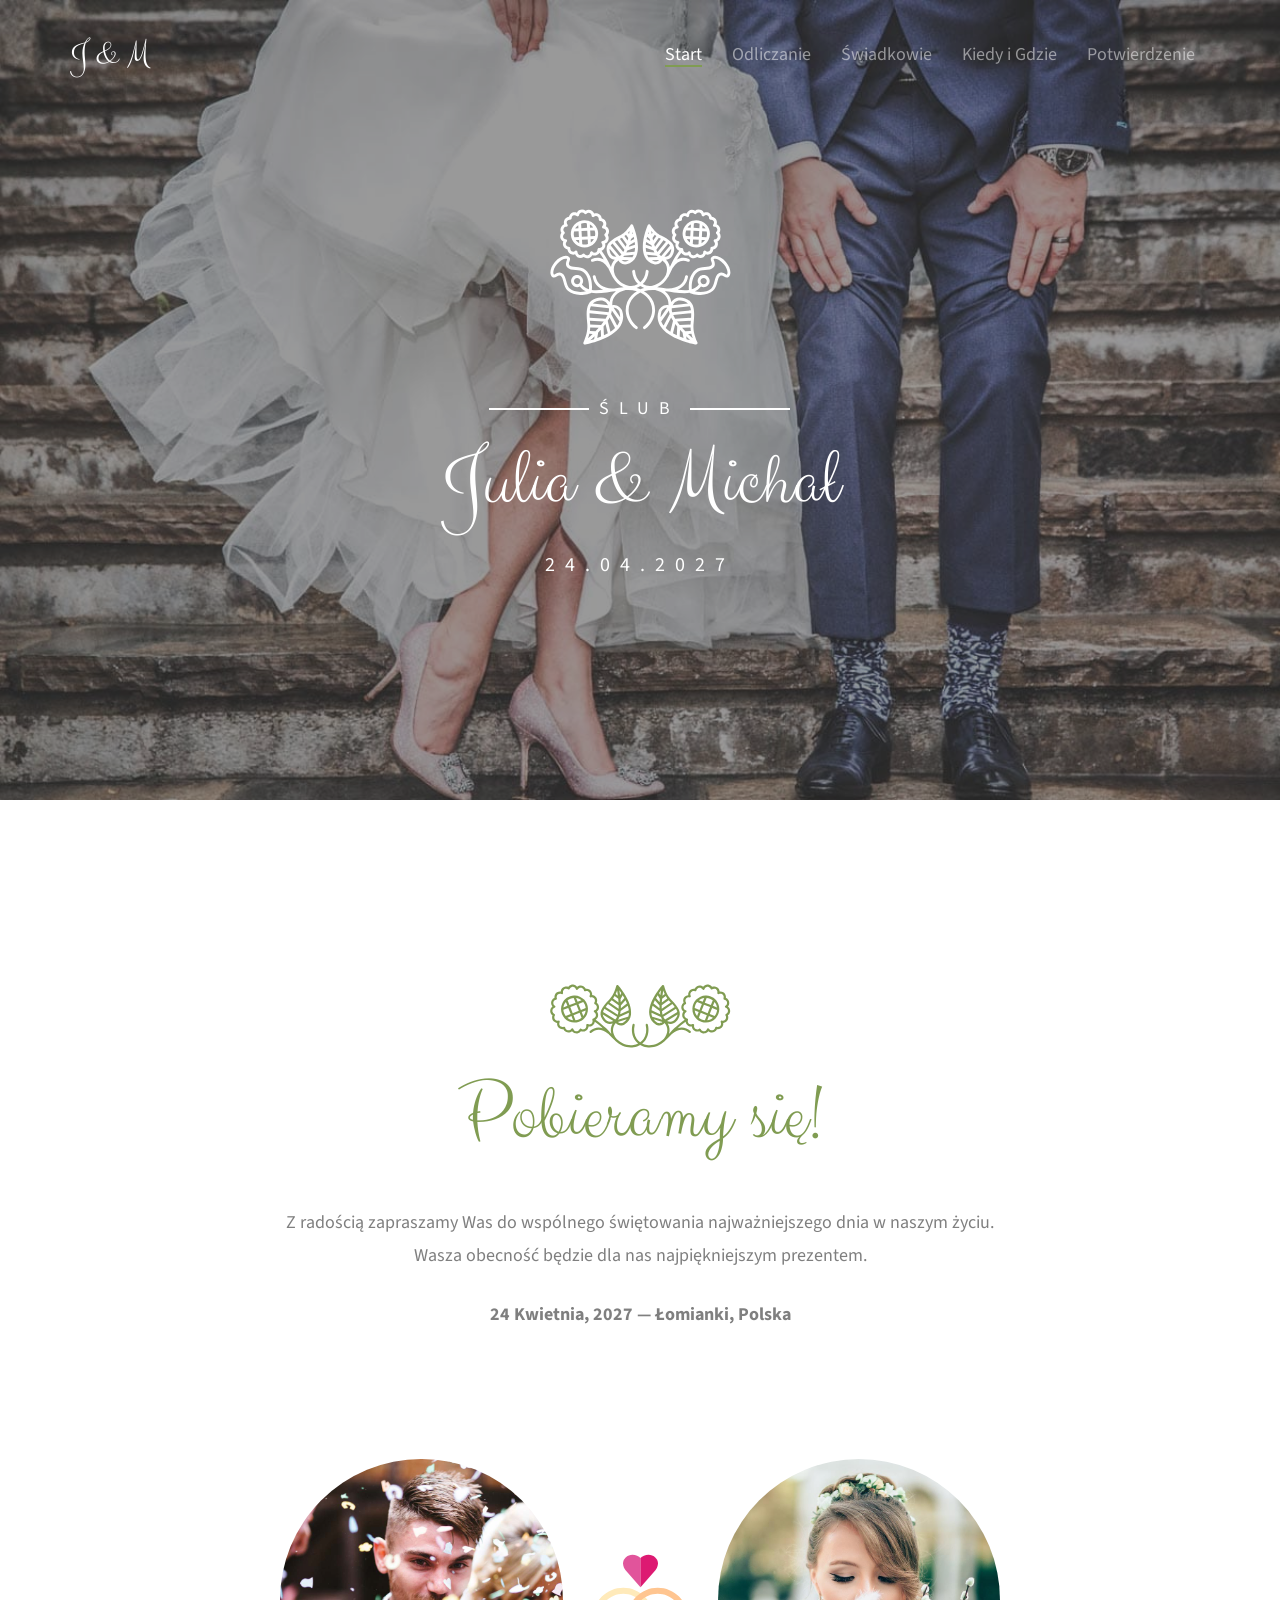
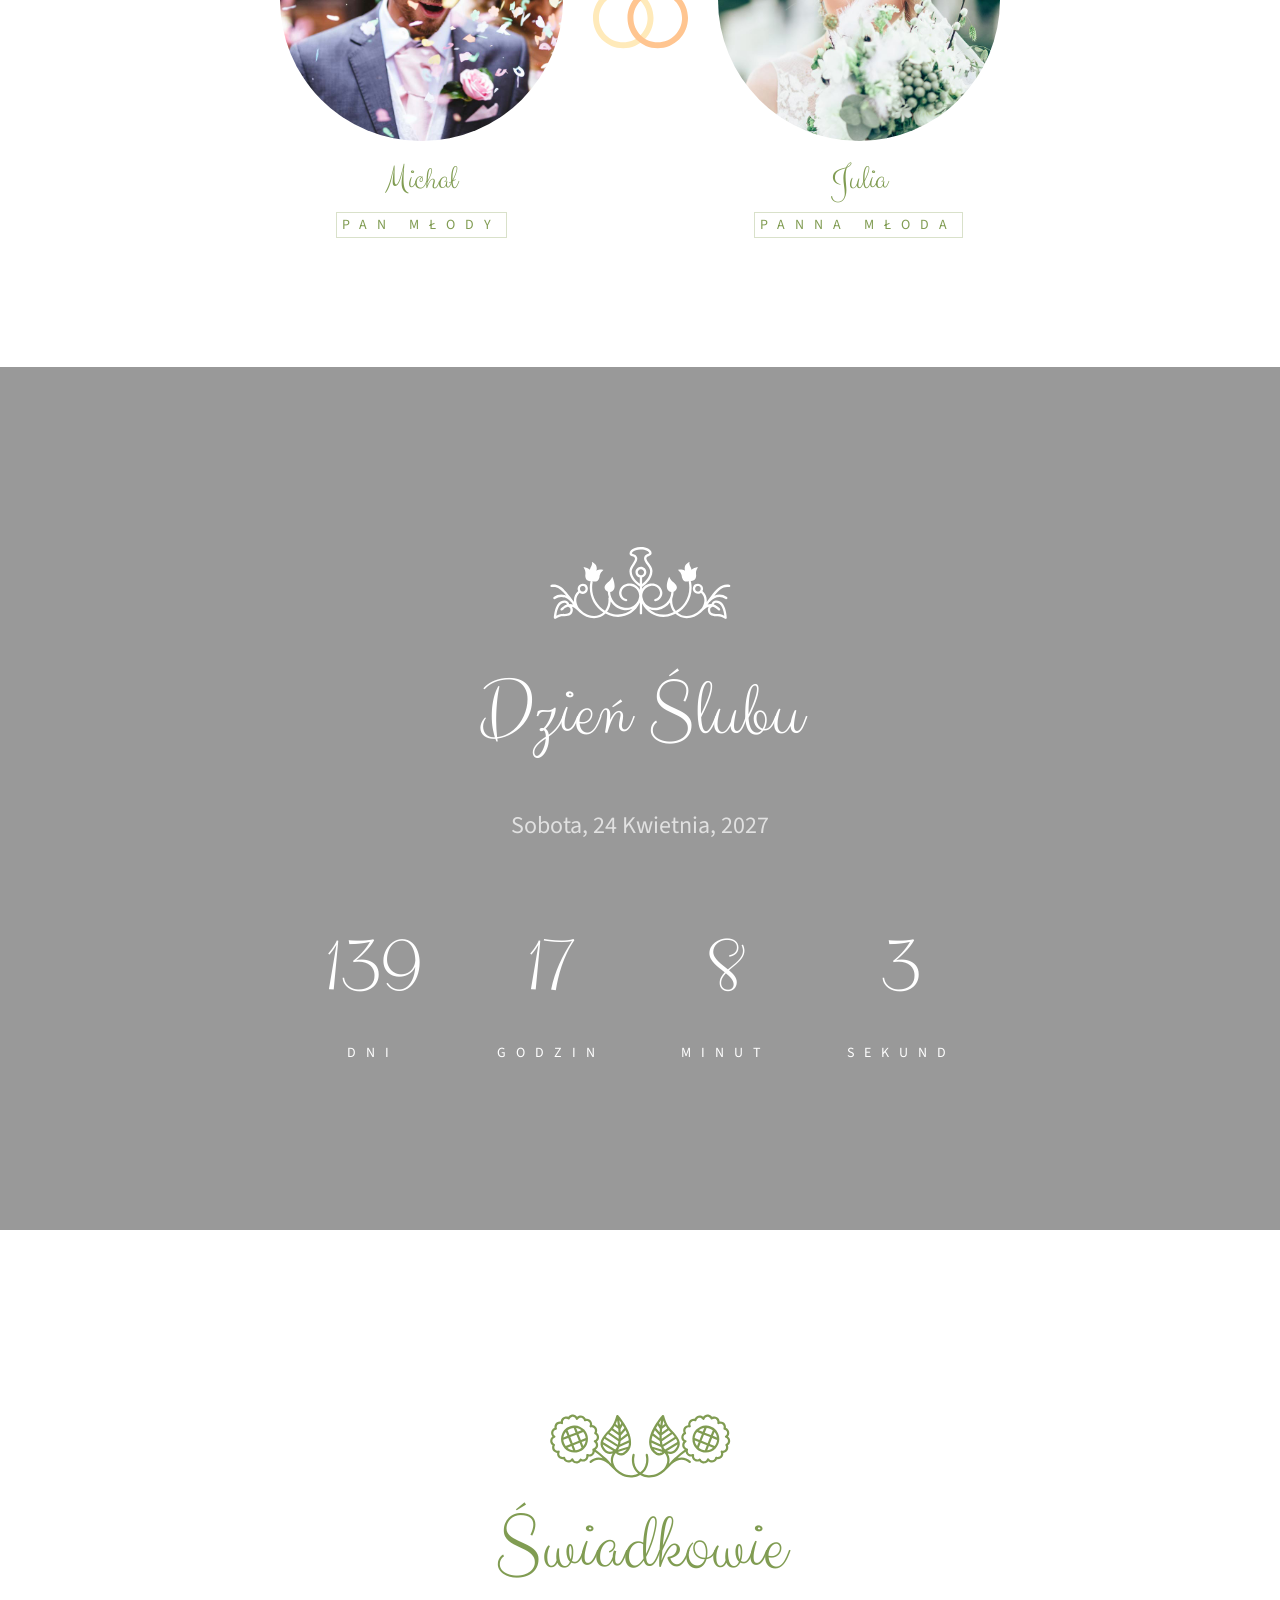
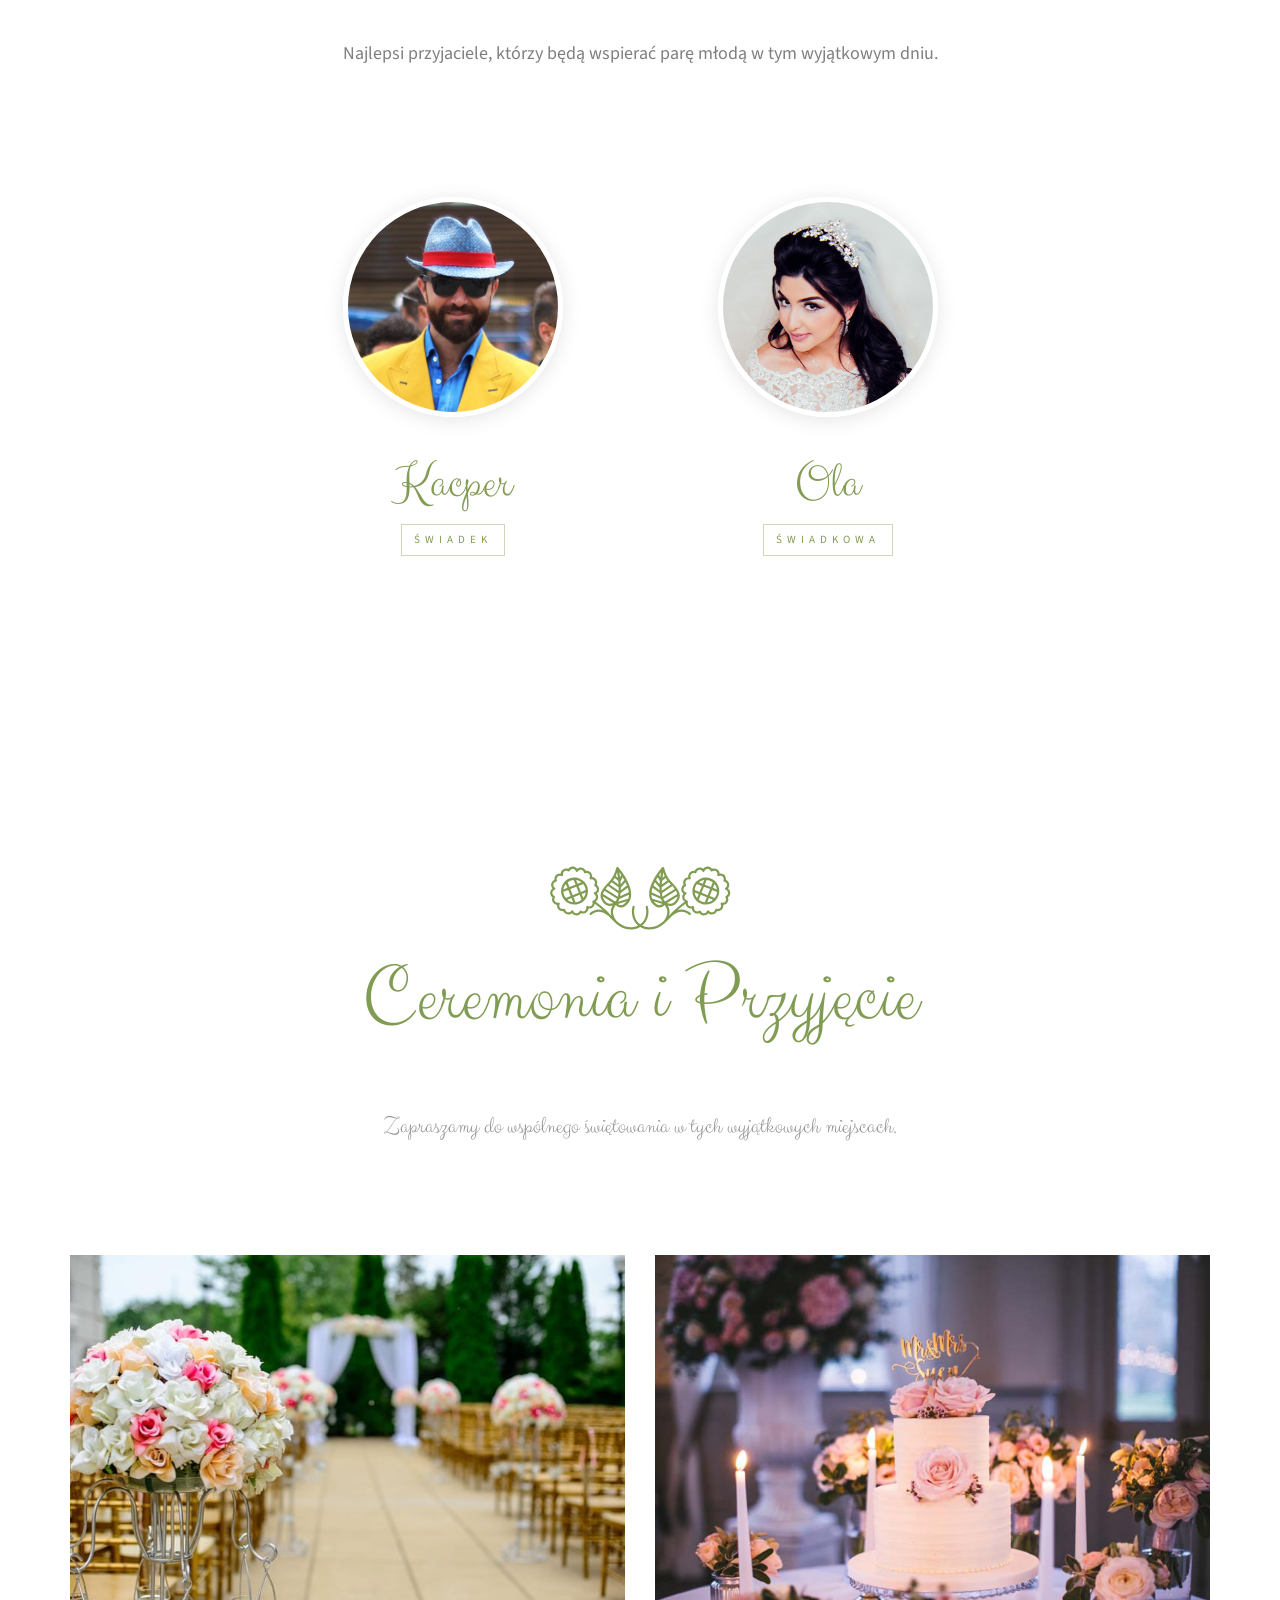
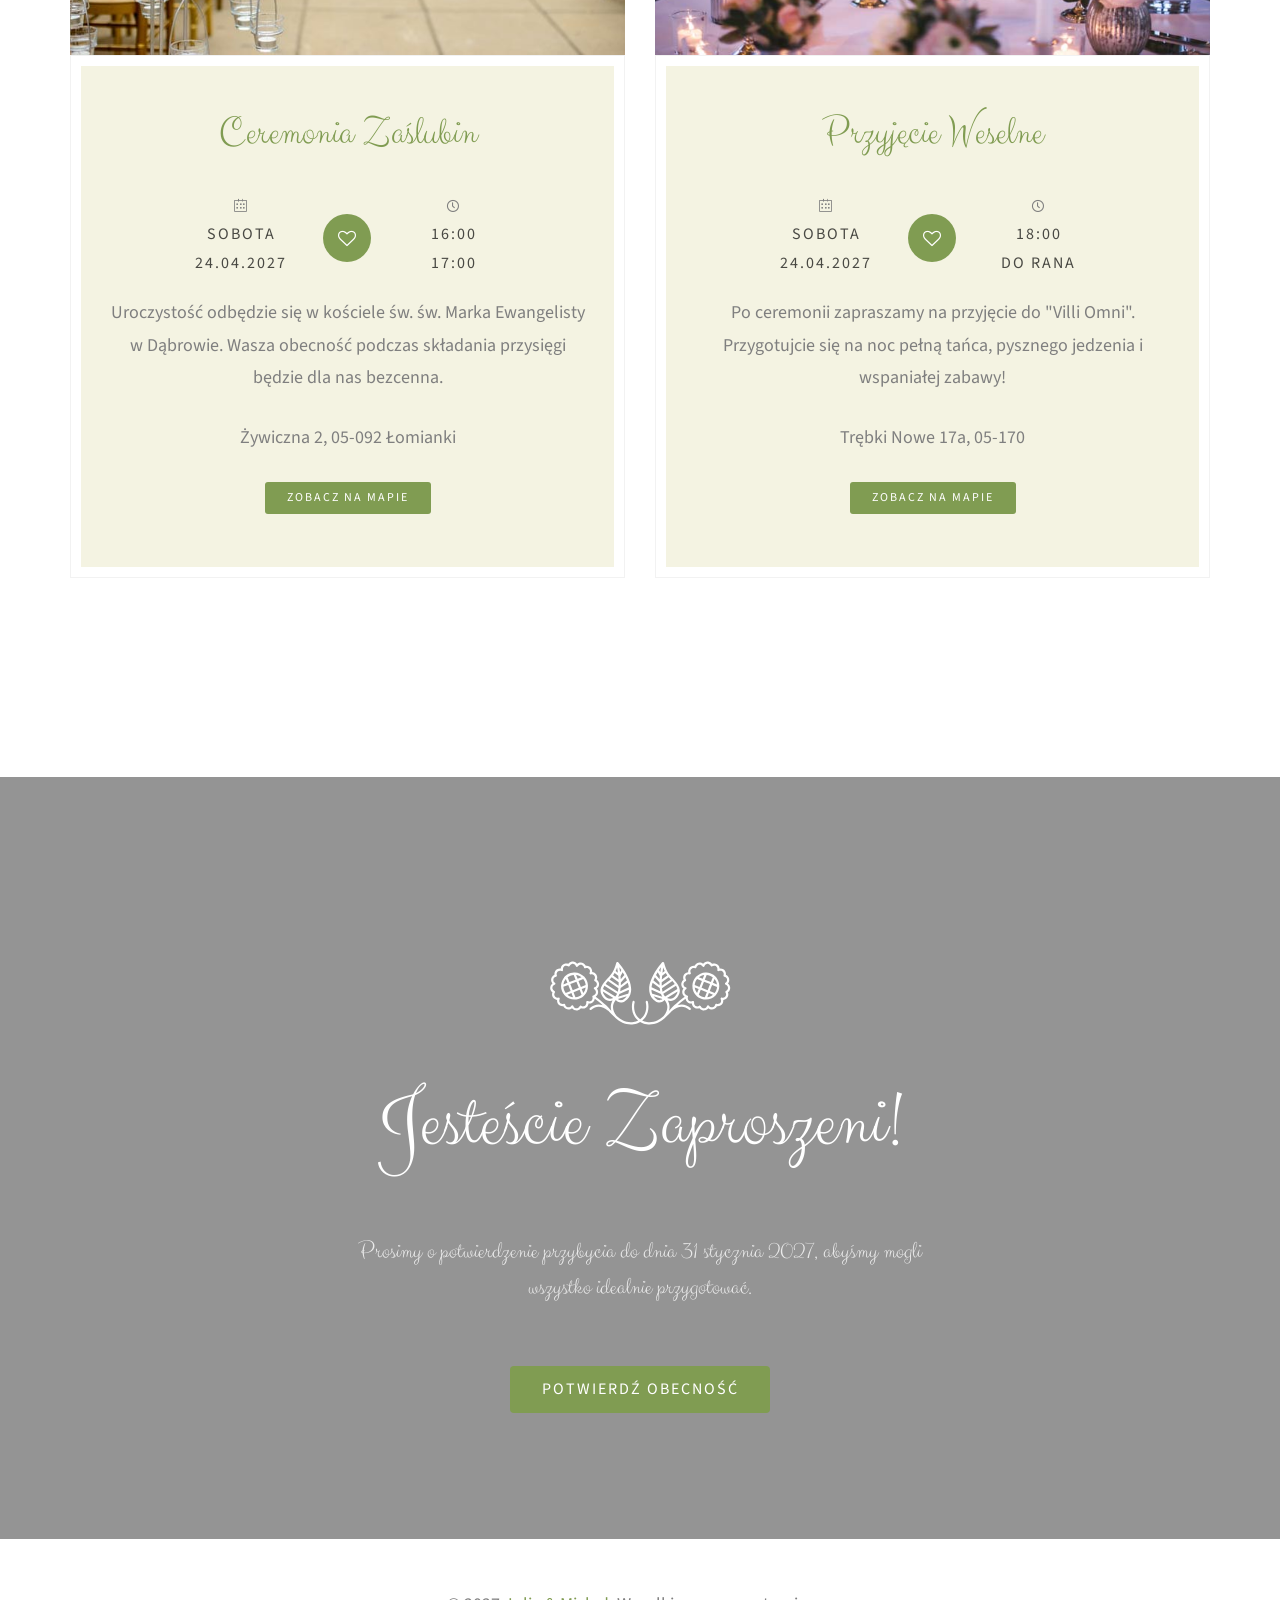
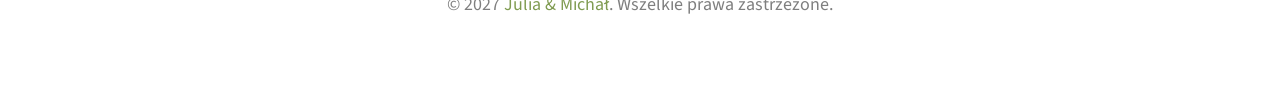
==== commit 91b5c67d: "structure fix - bs out" ====
--- a/index.html
+++ b/index.html
@@ -76,14 +76,15 @@
 	        <div id="navbar" class="navbar-collapse collapse">
 	          <ul class="nav navbar-nav navbar-right">
 	            <li class="active"><a href="#" data-nav-section="home"><span>Start</span></a></li>
-	            <li><a href="#" data-nav-section="groom-bride"><span>Oni</span></a></li>
-	            <li><a href="#" data-nav-section="story"><span>Nasza Historia</span></a></li>
-	            <li><a href="#" data-nav-section="greetings"><span>Życzenia</span></a></li>
+<!--	            <li><a href="#" data-nav-section="groom-bride"><span>Oni</span></a></li>-->
+<!--	            <li><a href="#" data-nav-section="story"><span>Nasza Historia</span></a></li>-->
+<!--	            <li><a href="#" data-nav-section="greetings"><span>Życzenia</span></a></li>-->
+				<li><a href="#" data-nav-section="wedding-day"><span>Odliczanie</span></a></li>
 	            <li><a href="#" data-nav-section="people"><span>Świadkowie</span></a></li>
 	            <li><a href="#" data-nav-section="when-where"><span>Kiedy i Gdzie</span></a></li>
 	            <li><a href="#" data-nav-section="rsvp"><span>Potwierdzenie</span></a></li>
-	            <li><a href="#" data-nav-section="gallery"><span>Galeria</span></a></li>
-	            <li><a href="#" data-nav-section="blog"><span>Wspomnienia</span></a></li>
+<!--	            <li><a href="#" data-nav-section="gallery"><span>Galeria</span></a></li>-->
+<!--	            <li><a href="#" data-nav-section="blog"><span>Wspomnienia</span></a></li>-->
 	          </ul>
 	        </div>
 		    </nav>
@@ -99,7 +100,7 @@
 					<div class="container">
 						<div class="col-md-10 col-md-offset-1">
 							<div class="animate-box svg-sm colored">
-								<img src="images/flaticon/svg/004-nature.svg" class="svg" alt="Free HTML5 Bootstrap Template by QBootstrap.com">
+								<img src="images/flaticon/svg/004-nature.svg" class="svg" alt="Free HTML5  Bootstrap Template by QBootstrap.com">
 								<h1 class="holder"><span>Ślub</span></h1>
 								<h2>Julia &amp; Michał</h2>
 								<p>24.04.2027</p>
@@ -166,244 +167,451 @@
 		</div>
 	</div>
 
-	<div id="qbootstrap-groom-bride" data-section="groom-bride">
-		<div class="container">
-			<div class="row animate-box">
-				<div class="col-md-8 col-md-offset-2">
-					<div class="col-md-12 text-center section-heading svg-sm-2 colored">
-						<img src="images/flaticon/svg/002-wedding-couple.svg" class="svg" alt="Ikona pary młodej">
-						<h2>Pan Młody &amp; Panna Młoda</h2>
-						<p>Krótka historia o tym, jak dwoje ludzi odnalazło siebie nawzajem i postanowiło spędzić ze sobą resztę życia.</p>
-					</div>
-				</div>
-			</div>
-			<div class="row">
-				<div class="col-md-6">
-					<div class="couple groom text-center animate-box">
-						<img src="images/groom.jpg" class="img-responsive" alt="Zdjęcie Michała">
-						<div class="desc">
-							<h2>Michał</h2>
-							<p>Michał, z sercem pełnym pasji do technologii i górskich wędrówek, znalazł w Julii swoją przystań. Jego spokój i poczucie humoru są dla niej opoką.</p>
-							<ul class="social social-circle">
-								<li><a href="/slub-jm/piwo"><i class="icon-twitter"></i></a></li>
-								<li><a href="#"><i class="icon-facebook"></i></a></li>
-								<li><a href="#"><i class="icon-instagram"></i></a></li>
-							</ul>
-						</div>
-					</div>
-				</div>
-				<div class="col-md-6">
-					<div class="couple bride text-center animate-box">
-						<img src="images/bride.jpg" class="img-responsive" alt="Zdjęcie Julii">
-						<div class="desc">
-							<h2>Julia</h2>
-							<p>Julia, miłośniczka literatury i długich spacerów po plaży, odnalazła w Michale bratnią duszę. Jej uśmiech i energia rozświetlają każdy jego dzień.</p>
-							<ul class="social social-circle">
-								<li><a href="#"><i class="icon-twitter"></i></a></li>
-								<li><a href="#"><i class="icon-facebook"></i></a></li>
-								<li><a href="#"><i class="icon-instagram"></i></a></li>
-							</ul>
-						</div>
-					</div>
-				</div>
-			</div>
-		</div>
+<!--	<div id="qbootstrap-groom-bride" data-section="groom-bride">-->
+<!--		<div class="container">-->
+<!--			<div class="row animate-box">-->
+<!--				<div class="col-md-8 col-md-offset-2">-->
+<!--					<div class="col-md-12 text-center section-heading svg-sm-2 colored">-->
+<!--						<img src="images/flaticon/svg/002-wedding-couple.svg" class="svg" alt="Ikona pary młodej">-->
+<!--						<h2>Pan Młody &amp; Panna Młoda</h2>-->
+<!--						<p>Krótka historia o tym, jak dwoje ludzi odnalazło siebie nawzajem i postanowiło spędzić ze sobą resztę życia.</p>-->
+<!--					</div>-->
+<!--				</div>-->
+<!--			</div>-->
+<!--			<div class="row">-->
+<!--				<div class="col-md-6">-->
+<!--					<div class="couple groom text-center animate-box">-->
+<!--						<img src="images/groom.jpg" class="img-responsive" alt="Zdjęcie Michała">-->
+<!--						<div class="desc">-->
+<!--							<h2>Michał</h2>-->
+<!--							<p>Michał, z sercem pełnym pasji do technologii i górskich wędrówek, znalazł w Julii swoją przystań. Jego spokój i poczucie humoru są dla niej opoką.</p>-->
+<!--							<ul class="social social-circle">-->
+<!--								<li><a href="/slub-jm/piwo"><i class="icon-twitter"></i></a></li>-->
+<!--								<li><a href="#"><i class="icon-facebook"></i></a></li>-->
+<!--								<li><a href="#"><i class="icon-instagram"></i></a></li>-->
+<!--							</ul>-->
+<!--						</div>-->
+<!--					</div>-->
+<!--				</div>-->
+<!--				<div class="col-md-6">-->
+<!--					<div class="couple bride text-center animate-box">-->
+<!--						<img src="images/bride.jpg" class="img-responsive" alt="Zdjęcie Julii">-->
+<!--						<div class="desc">-->
+<!--							<h2>Julia</h2>-->
+<!--							<p>Julia, miłośniczka literatury i długich spacerów po plaży, odnalazła w Michale bratnią duszę. Jej uśmiech i energia rozświetlają każdy jego dzień.</p>-->
+<!--							<ul class="social social-circle">-->
+<!--								<li><a href="#"><i class="icon-twitter"></i></a></li>-->
+<!--								<li><a href="#"><i class="icon-facebook"></i></a></li>-->
+<!--								<li><a href="#"><i class="icon-instagram"></i></a></li>-->
+<!--							</ul>-->
+<!--						</div>-->
+<!--					</div>-->
+<!--				</div>-->
+<!--			</div>-->
+<!--		</div>-->
+<!--	</div>-->
+
+<!--	<div id="qbootstrap-story" data-section="story">-->
+<!--		<div class="container">-->
+<!--			<div class="row animate-box">-->
+<!--				<div class="col-md-8 col-md-offset-2">-->
+<!--					<div class="col-md-12 text-center section-heading svg-sm-2">-->
+<!--						<img src="images/flaticon/svg/003-luxury.svg" class="svg" alt="Ikona serca">-->
+<!--						<h2>Nasza Historia Miłości</h2>-->
+<!--					</div>-->
+<!--				</div>-->
+<!--			</div>-->
+<!--			<div class="row">-->
+<!--				<div class="col-md-12">-->
+<!--					<ul class="timeline animate-box">-->
+<!--						<li class="animate-box">-->
+<!--							<div class="timeline-badge" style="background-image:url(images/couple-1.jpg);"></div>-->
+<!--							<div class="timeline-panel">-->
+<!--								<div class="overlay"></div>-->
+<!--								<div class="timeline-heading">-->
+<!--									<h3 class="timeline-title">Pierwsze Spotkanie</h3>-->
+<!--									<span class="date">10 Czerwca, 2022</span>-->
+<!--								</div>-->
+<!--								<div class="timeline-body">-->
+<!--									<p>Nasze drogi skrzyżowały się na koncercie wspólnych znajomych. To był wieczór pełen muzyki i śmiechu, który zapoczątkował coś wyjątkowego.</p>-->
+<!--								</div>-->
+<!--							</div>-->
+<!--						</li>-->
+<!--						<li class="timeline-inverted animate-box">-->
+<!--							<div class="timeline-badge" style="background-image:url(images/couple-2.jpg);"></div>-->
+<!--							<div class="timeline-panel">-->
+<!--								<div class="overlay overlay-2"></div>-->
+<!--								<div class="timeline-heading">-->
+<!--									<h3 class="timeline-title">Pierwsza Randka</h3>-->
+<!--									<span class="date">24 Czerwca, 2022</span>-->
+<!--								</div>-->
+<!--								<div class="timeline-body">-->
+<!--									<p>Długi spacer po Starym Mieście i niekończące się rozmowy przy kawie. Już wtedy wiedzieliśmy, że to początek pięknej przygody.</p>-->
+<!--								</div>-->
+<!--							</div>-->
+<!--						</li>-->
+<!--						<li class="animate-box">-->
+<!--							<div class="timeline-badge" style="background-image:url(images/couple-3.jpg);"></div>-->
+<!--							<div class="timeline-panel">-->
+<!--								<div class="overlay"></div>-->
+<!--								<div class="timeline-heading">-->
+<!--									<h3 class="timeline-title">Razem</h3>-->
+<!--									<span class="date">14 Lipca, 2022</span>-->
+<!--								</div>-->
+<!--								<div class="timeline-body">-->
+<!--									<p>Oficjalnie staliśmy się parą. Każdy kolejny dzień utwierdzał nas w przekonaniu, że jesteśmy dla siebie stworzeni.</p>-->
+<!--								</div>-->
+<!--							</div>-->
+<!--						</li>-->
+<!--						<li class="timeline-inverted animate-box">-->
+<!--							<div class="timeline-badge" style="background-image:url(images/couple-4.jpg);"></div>-->
+<!--							<div class="timeline-panel">-->
+<!--								<div class="overlay"></div>-->
+<!--								<div class="timeline-heading">-->
+<!--									<h3 class="timeline-title">Zaręczyny</h3>-->
+<!--									<span class="date">1 Września, 2025</span>-->
+<!--								</div>-->
+<!--								<div class="timeline-body">-->
+<!--									<p>Podczas romantycznego wyjazdu w góry, Michał zadał to najważniejsze pytanie. Odpowiedź mogła być tylko jedna: "Tak!".</p>-->
+<!--								</div>-->
+<!--							</div>-->
+<!--						</li>-->
+<!--			    	</ul>-->
+<!--				</div>-->
+<!--			</div>-->
+<!--		</div>-->
+<!--	</div>-->
+<!--	-->
+
+<!--	<div id="qbootstrap-testimonials" class="qbootstrap-greetings" data-section="greetings" data-stellar-background-ratio="0.5" style="background-image: url(images/cover_bg_1.jpg);">-->
+<!--	<div class="overlay"></div>	-->
+<!--		<div class="container">-->
+<!--			<div class="row animate-box">-->
+<!--				<div class="col-md-12 section-heading text-center svg-sm colored">-->
+<!--					<img src="images/flaticon/svg/006-flower-bell-outline-design-variant-with-vines-and-leaves.svg" class="svg" alt="Free HTML5 Bootstrap Template by QBootstrap.com">-->
+<!--					<h2 class="">Ciepłe Słowa</h2>-->
+<!--				</div>-->
+<!--			</div>-->
+<!--			<div class="row">-->
+<!--				<div class="col-md-4 animate-box">-->
+<!--					<div class="box-testimony ">-->
+<!--						<blockquote>-->
+<!--							<span class="quote"><span><i class="icon-quote-left"></i></span></span>-->
+<!--							<p>&ldquo;Życzę Wam, aby Wasza wspólna droga była usłana różami, a każdy dzień przynosił tyle radości, co ten dzisiejszy. Niech miłość kwitnie!&rdquo;</p>-->
+<!--						</blockquote>-->
+<!--						<p class="author">Anna, Przyjaciółka</p>-->
+<!--					</div>-->
+<!--					-->
+<!--				</div>-->
+<!--				<div class="col-md-4 animate-box">-->
+<!--					<div class="box-testimony ">-->
+<!--						<blockquote>-->
+<!--							<span class="quote"><span><i class="icon-quote-left"></i></span></span>-->
+<!--							<p>&ldquo;Niech każdy dzień Waszego małżeństwa będzie tak piękny i pełen miłości jak ten. Wszystkiego najlepszego na nowej drodze życia!&rdquo;</p>-->
+<!--						</blockquote>-->
+<!--						<p class="author">Jan, Przyjaciel</p>-->
+<!--					</div>-->
+<!--					-->
+<!--					-->
+<!--				</div>-->
+<!--				<div class="col-md-4 animate-box">-->
+<!--					<div class="box-testimony ">-->
+<!--						<blockquote>-->
+<!--							<span class="quote"><span><i class="icon-quote-left"></i></span></span>-->
+<!--							<p>&ldquo;Julia i Michał, jesteście dla siebie stworzeni. Cieszę się, że mogę być świadkiem Waszego szczęścia. Sto lat Młodej Parze!&rdquo;</p>-->
+<!--						</blockquote>-->
+<!--						<p class="author">Katarzyna, Siostra</p>-->
+<!--					</div>-->
+<!--					-->
+<!--				</div>-->
+<!--			</div>-->
+<!--		</div>-->
+<!--	</div>-->
+
+
+<!--	<div id="qbootstrap-best-people" class="qbootstrap-section-gray">-->
+<!--		<div class="container">-->
+<!--			<div class="row animate-box">-->
+<!--				<div class="col-md-8 col-md-offset-2">-->
+<!--					<div class="col-md-12 text-center section-heading svg-sm-2 colored">-->
+<!--						<img src="images/flaticon/svg/002-wedding-couple.svg" class="svg" alt="Ikona pary młodej">-->
+<!--						<h2>Pan Młody &amp; Panna Młoda</h2>-->
+<!--						<p>Krótka historia o tym, jak dwoje ludzi odnalazło siebie nawzajem i postanowiło spędzić ze sobą resztę życia.</p>-->
+<!--					</div>-->
+<!--				</div>-->
+<!--			</div>-->
+<!--			<div class="row">-->
+<!--				<div class="col-md-6">-->
+<!--					<div class="couple groom text-center animate-box">-->
+<!--						<img src="images/groom.jpg" class="img-responsive" alt="Zdjęcie Michała">-->
+<!--						<div class="desc">-->
+<!--							<h2>Michał</h2>-->
+<!--							<p>Michał, z sercem pełnym pasji do technologii i górskich wędrówek, znalazł w Julii swoją przystań. Jego spokój i poczucie humoru są dla niej opoką.</p>-->
+<!--							<ul class="social social-circle">-->
+<!--								<li><a href="/slub-jm/piwo"><i class="icon-twitter"></i></a></li>-->
+<!--								<li><a href="#"><i class="icon-facebook"></i></a></li>-->
+<!--								<li><a href="#"><i class="icon-instagram"></i></a></li>-->
+<!--							</ul>-->
+<!--						</div>-->
+<!--					</div>-->
+<!--				</div>-->
+<!--				<div class="col-md-6">-->
+<!--					<div class="couple bride text-center animate-box">-->
+<!--						<img src="images/bride.jpg" class="img-responsive" alt="Zdjęcie Julii">-->
+<!--						<div class="desc">-->
+<!--							<h2>Julia</h2>-->
+<!--							<p>Julia, miłośniczka literatury i długich spacerów po plaży, odnalazła w Michale bratnią duszę. Jej uśmiech i energia rozświetlają każdy jego dzień.</p>-->
+<!--							<ul class="social social-circle">-->
+<!--								<li><a href="#"><i class="icon-twitter"></i></a></li>-->
+<!--								<li><a href="#"><i class="icon-facebook"></i></a></li>-->
+<!--								<li><a href="#"><i class="icon-instagram"></i></a></li>-->
+<!--							</ul>-->
+<!--						</div>-->
+<!--					</div>-->
+<!--				</div>-->
+<!--			</div>-->
+<!--		</div>-->
+<!--	</div>-->
+
+<!--	<div id="qbootstrap-story" data-section="story">-->
+<!--		<div class="container">-->
+<!--			<div class="row animate-box">-->
+<!--				<div class="col-md-8 col-md-offset-2">-->
+<!--					<div class="col-md-12 text-center section-heading svg-sm-2">-->
+<!--						<img src="images/flaticon/svg/003-luxury.svg" class="svg" alt="Ikona serca">-->
+<!--						<h2>Nasza Historia Miłości</h2>-->
+<!--					</div>-->
+<!--				</div>-->
+<!--			</div>-->
+<!--			<div class="row">-->
+<!--				<div class="col-md-12">-->
+<!--					<ul class="timeline animate-box">-->
+<!--						<li class="animate-box">-->
+<!--							<div class="timeline-badge" style="background-image:url(images/couple-1.jpg);"></div>-->
+<!--							<div class="timeline-panel">-->
+<!--								<div class="overlay"></div>-->
+<!--								<div class="timeline-heading">-->
+<!--									<h3 class="timeline-title">Pierwsze Spotkanie</h3>-->
+<!--									<span class="date">10 Czerwca, 2022</span>-->
+<!--								</div>-->
+<!--								<div class="timeline-body">-->
+<!--									<p>Nasze drogi skrzyżowały się na koncercie wspólnych znajomych. To był wieczór pełen muzyki i śmiechu, który zapoczątkował coś wyjątkowego.</p>-->
+<!--								</div>-->
+<!--							</div>-->
+<!--						</li>-->
+<!--						<li class="timeline-inverted animate-box">-->
+<!--							<div class="timeline-badge" style="background-image:url(images/couple-2.jpg);"></div>-->
+<!--							<div class="timeline-panel">-->
+<!--								<div class="overlay overlay-2"></div>-->
+<!--								<div class="timeline-heading">-->
+<!--									<h3 class="timeline-title">Pierwsza Randka</h3>-->
+<!--									<span class="date">24 Czerwca, 2022</span>-->
+<!--								</div>-->
+<!--								<div class="timeline-body">-->
+<!--									<p>Długi spacer po Starym Mieście i niekończące się rozmowy przy kawie. Już wtedy wiedzieliśmy, że to początek pięknej przygody.</p>-->
+<!--								</div>-->
+<!--							</div>-->
+<!--						</li>-->
+<!--						<li class="animate-box">-->
+<!--							<div class="timeline-badge" style="background-image:url(images/couple-3.jpg);"></div>-->
+<!--							<div class="timeline-panel">-->
+<!--								<div class="overlay"></div>-->
+<!--								<div class="timeline-heading">-->
+<!--									<h3 class="timeline-title">Razem</h3>-->
+<!--									<span class="date">14 Lipca, 2022</span>-->
+<!--								</div>-->
+<!--								<div class="timeline-body">-->
+<!--									<p>Oficjalnie staliśmy się parą. Każdy kolejny dzień utwierdzał nas w przekonaniu, że jesteśmy dla siebie stworzeni.</p>-->
+<!--								</div>-->
+<!--							</div>-->
+<!--						</li>-->
+<!--						<li class="timeline-inverted animate-box">-->
+<!--							<div class="timeline-badge" style="background-image:url(images/couple-4.jpg);"></div>-->
+<!--							<div class="timeline-panel">-->
+<!--								<div class="overlay"></div>-->
+<!--								<div class="timeline-heading">-->
+<!--									<h3 class="timeline-title">Zaręczyny</h3>-->
+<!--									<span class="date">1 Września, 2025</span>-->
+<!--								</div>-->
+<!--								<div class="timeline-body">-->
+<!--									<p>Podczas romantycznego wyjazdu w góry, Michał zadał to najważniejsze pytanie. Odpowiedź mogła być tylko jedna: "Tak!".</p>-->
+<!--								</div>-->
+<!--							</div>-->
+<!--						</li>-->
+<!--			    	</ul>-->
+<!--				</div>-->
+<!--			</div>-->
+<!--		</div>-->
+<!--	</div>-->
+<!--	-->
+
+<!--	<div id="qbootstrap-testimonials" class="qbootstrap-greetings" data-section="greetings" data-stellar-background-ratio="0.5" style="background-image: url(images/cover_bg_1.jpg);">-->
+<!--	<div class="overlay"></div>	-->
+<!--		<div class="container">-->
+<!--			<div class="row animate-box">-->
+<!--				<div class="col-md-12 section-heading text-center svg-sm colored">-->
+<!--					<img src="images/flaticon/svg/006-flower-bell-outline-design-variant-with-vines-and-leaves.svg" class="svg" alt="Free HTML5 Bootstrap Template by QBootstrap.com">-->
+<!--					<h2 class="">Ciepłe Słowa</h2>-->
+<!--				</div>-->
+<!--			</div>-->
+<!--			<div class="row">-->
+<!--				<div class="col-md-4 animate-box">-->
+<!--					<div class="box-testimony ">-->
+<!--						<blockquote>-->
+<!--							<span class="quote"><span><i class="icon-quote-left"></i></span></span>-->
+<!--							<p>&ldquo;Życzę Wam, aby Wasza wspólna droga była usłana różami, a każdy dzień przynosił tyle radości, co ten dzisiejszy. Niech miłość kwitnie!&rdquo;</p>-->
+<!--						</blockquote>-->
+<!--						<p class="author">Anna, Przyjaciółka</p>-->
+<!--					</div>-->
+<!--					-->
+<!--				</div>-->
+<!--				<div class="col-md-4 animate-box">-->
+<!--					<div class="box-testimony ">-->
+<!--						<blockquote>-->
+<!--							<span class="quote"><span><i class="icon-quote-left"></i></span></span>-->
+<!--							<p>&ldquo;Niech każdy dzień Waszego małżeństwa będzie tak piękny i pełen miłości jak ten. Wszystkiego najlepszego na nowej drodze życia!&rdquo;</p>-->
+<!--						</blockquote>-->
+<!--						<p class="author">Jan, Przyjaciel</p>-->
+<!--					</div>-->
+<!--					-->
+<!--					-->
+<!--				</div>-->
+<!--				<div class="col-md-4 animate-box">-->
+<!--					<div class="box-testimony ">-->
+<!--						<blockquote>-->
+<!--							<span class="quote"><span><i class="icon-quote-left"></i></span></span>-->
+<!--							<p>&ldquo;Julia i Michał, jesteście dla siebie stworzeni. Cieszę się, że mogę być świadkiem Waszego szczęścia. Sto lat Młodej Parze!&rdquo;</p>-->
+<!--						</blockquote>-->
+<!--						<p class="author">Katarzyna, Siostra</p>-->
+<!--					</div>-->
+<!--				</div>-->
+<!--			</div>-->
+<!--		</div>-->
+<!--	</div>-->
+
+	<div id="qbootstrap-people" class="qbootstrap-couple qbootstrap-section-gray" data-section="people">
+	   <div class="container">
+		  <div class="row animate-box">
+			 <div class="col-md-8 col-md-offset-2 animate-box">
+				<div class="col-md-12 text-center section-heading svg-sm colored">
+				   <img src="images/flaticon/svg/005-two.svg" class="svg" alt="Ikona drużby">
+				   <h2>Świadkowie</h2>
+				   <p>Najlepsi przyjaciele, którzy będą wspierać parę młodą w tym wyjątkowym dniu.</p>
+				</div>
+			 </div>
+		  </div>
+		  <div class="row animate-box">
+			 <div class="col-md-8 col-md-offset-2 text-center">
+				<!-- Świadek -->
+				<div class="col-md-6 col-sm-6 col-xs-6 text-center witness-box">
+				   <img src="images/groom-men-4.jpg" class="img-responsive img-circle" alt="Zdjęcie Kacpra">
+				   <h3>Kacper</h3>
+				   <span>Świadek</span>
+				</div>
+				<!-- Świadkowa -->
+				<div class="col-md-6 col-sm-6 col-xs-6 text-center witness-box">
+				   <img src="images/bridesmaid-2.jpg" class="img-responsive img-circle" alt="Zdjęcie Oli">
+				   <h3>Ola</h3>
+				   <span>Świadkowa</span>
+				</div>
+			 </div>
+		  </div>
+	   </div>
 	</div>
 
-	<div id="qbootstrap-story" data-section="story">
-		<div class="container">
-			<div class="row animate-box">
-				<div class="col-md-8 col-md-offset-2">
-					<div class="col-md-12 text-center section-heading svg-sm-2">
-						<img src="images/flaticon/svg/003-luxury.svg" class="svg" alt="Ikona serca">
-						<h2>Nasza Historia Miłości</h2>
-					</div>
-				</div>
-			</div>
-			<div class="row">
-				<div class="col-md-12">
-					<ul class="timeline animate-box">
-						<li class="animate-box">
-							<div class="timeline-badge" style="background-image:url(images/couple-1.jpg);"></div>
-							<div class="timeline-panel">
-								<div class="overlay"></div>
-								<div class="timeline-heading">
-									<h3 class="timeline-title">Pierwsze Spotkanie</h3>
-									<span class="date">10 Czerwca, 2022</span>
-								</div>
-								<div class="timeline-body">
-									<p>Nasze drogi skrzyżowały się na koncercie wspólnych znajomych. To był wieczór pełen muzyki i śmiechu, który zapoczątkował coś wyjątkowego.</p>
-								</div>
-							</div>
-						</li>
-						<li class="timeline-inverted animate-box">
-							<div class="timeline-badge" style="background-image:url(images/couple-2.jpg);"></div>
-							<div class="timeline-panel">
-								<div class="overlay overlay-2"></div>
-								<div class="timeline-heading">
-									<h3 class="timeline-title">Pierwsza Randka</h3>
-									<span class="date">24 Czerwca, 2022</span>
-								</div>
-								<div class="timeline-body">
-									<p>Długi spacer po Starym Mieście i niekończące się rozmowy przy kawie. Już wtedy wiedzieliśmy, że to początek pięknej przygody.</p>
-								</div>
-							</div>
-						</li>
-						<li class="animate-box">
-							<div class="timeline-badge" style="background-image:url(images/couple-3.jpg);"></div>
-							<div class="timeline-panel">
-								<div class="overlay"></div>
-								<div class="timeline-heading">
-									<h3 class="timeline-title">Razem</h3>
-									<span class="date">14 Lipca, 2022</span>
-								</div>
-								<div class="timeline-body">
-									<p>Oficjalnie staliśmy się parą. Każdy kolejny dzień utwierdzał nas w przekonaniu, że jesteśmy dla siebie stworzeni.</p>
-								</div>
-							</div>
-						</li>
-						<li class="timeline-inverted animate-box">
-							<div class="timeline-badge" style="background-image:url(images/couple-4.jpg);"></div>
-							<div class="timeline-panel">
-								<div class="overlay"></div>
-								<div class="timeline-heading">
-									<h3 class="timeline-title">Zaręczyny</h3>
-									<span class="date">1 Września, 2025</span>
-								</div>
-								<div class="timeline-body">
-									<p>Podczas romantycznego wyjazdu w góry, Michał zadał to najważniejsze pytanie. Odpowiedź mogła być tylko jedna: "Tak!".</p>
-								</div>
-							</div>
-						</li>
-			    	</ul>
-				</div>
-			</div>
-		</div>
-	</div>
-	
-
-	<div id="qbootstrap-testimonials" class="qbootstrap-greetings" data-section="greetings" data-stellar-background-ratio="0.5" style="background-image: url(images/cover_bg_1.jpg);">
-	<div class="overlay"></div>	
-		<div class="container">
-			<div class="row animate-box">
-				<div class="col-md-12 section-heading text-center svg-sm colored">
-					<img src="images/flaticon/svg/006-flower-bell-outline-design-variant-with-vines-and-leaves.svg" class="svg" alt="Free HTML5 Bootstrap Template by QBootstrap.com">
-					<h2 class="">Ciepłe Słowa</h2>
-				</div>
-			</div>
-			<div class="row">
-				<div class="col-md-4 animate-box">
-					<div class="box-testimony ">
-						<blockquote>
-							<span class="quote"><span><i class="icon-quote-left"></i></span></span>
-							<p>&ldquo;Życzę Wam, aby Wasza wspólna droga była usłana różami, a każdy dzień przynosił tyle radości, co ten dzisiejszy. Niech miłość kwitnie!&rdquo;</p>
-						</blockquote>
-						<p class="author">Anna, Przyjaciółka</p>
-					</div>
-					
-				</div>
-				<div class="col-md-4 animate-box">
-					<div class="box-testimony ">
-						<blockquote>
-							<span class="quote"><span><i class="icon-quote-left"></i></span></span>
-							<p>&ldquo;Niech każdy dzień Waszego małżeństwa będzie tak piękny i pełen miłości jak ten. Wszystkiego najlepszego na nowej drodze życia!&rdquo;</p>
-						</blockquote>
-						<p class="author">Jan, Przyjaciel</p>
-					</div>
-					
-					
-				</div>
-				<div class="col-md-4 animate-box">
-					<div class="box-testimony ">
-						<blockquote>
-							<span class="quote"><span><i class="icon-quote-left"></i></span></span>
-							<p>&ldquo;Julia i Michał, jesteście dla siebie stworzeni. Cieszę się, że mogę być świadkiem Waszego szczęścia. Sto lat Młodej Parze!&rdquo;</p>
-						</blockquote>
-						<p class="author">Katarzyna, Siostra</p>
-					</div>
-					
-				</div>
-			</div>
-		</div>
-	</div>
-
-	<div id="qbootstrap-people" data-section="people">
-		<div class="container">
-			<div class="row animate-box">
-				<div class="col-md-8 col-md-offset-2">
-					<div class="col-md-12 text-center section-heading svg-sm colored">
-						<img src="images/flaticon/svg/005-two.svg" class="svg" alt="Ikona drużby">
-						<h2>Drużbowie</h2>
-						<div class="row">
-						<div class="col-md-10 col-md-offset-1 subtext  ">
-							<h3>Najlepsi przyjaciele, którzy będą wspierać Pana Młodego w tym wyjątkowym dniu.</h3>
-						</div>
-					</div>
-					</div>
-				</div>
-			</div>
-			<div class="row row-bottom-padded-lg">
-				<div class="col-md-3 text-center animate-box">
-					<div class="groom-men">
-						<img src="images/groom-men-1.jpg" class="img-responsive" alt="Free HTML5 Bootstrap Template by QBootstrap.com">
-						<h3>Ian Bill</h3>
-					</div>
-				</div>
-				<div class="col-md-3 text-center animate-box">
-					<div class="groom-men">
-						<img src="images/groom-men-2.jpg" class="img-responsive" alt="Free HTML5 Bootstrap Template by QBootstrap.com">
-						<h3>George Smith</h3>
-					</div>
-				</div>
-				<div class="col-md-3 text-center animate-box">
-					<div class="groom-men">
-						<img src="images/groom-men-3.jpg" class="img-responsive" alt="Free HTML5 Bootstrap Template by QBootstrap.com">
-						<h3>Brian Thompson</h3>
-					</div>
-				</div>
-				<div class="col-md-3 text-center animate-box">
-					<div class="groom-men">
-						<img src="images/groom-men-4.jpg" class="img-responsive" alt="Free HTML5 Bootstrap Template by QBootstrap.com">
-						<h3>David Howard</h3>
-					</div>
-				</div>
-			</div>
-			<div class="row animate-box">
-				<div class="col-md-8 col-md-offset-2">
-					<div class="col-md-12 text-center section-heading svg-sm colored">
-						<img src="images/flaticon/svg/005-two.svg" class="svg" alt="Ikona druhny">
-						<h2>Druhny</h2>
-					</div>
-				</div>
-			</div>
-			<div class="row">
-				<div class="col-md-3 text-center animate-box">
-					<div class="groom-men">
-						<img src="images/bridesmaid-1.jpg" class="img-responsive" alt="Free HTML5 Bootstrap Template by QBootstrap.com">
-						<h3>Angel Thomas</h3>
-					</div>
-				</div>
-				<div class="col-md-3 text-center animate-box">
-					<div class="groom-men">
-						<img src="images/bridesmaid-2.jpg" class="img-responsive" alt="Free HTML5 Bootstrap Template by QBootstrap.com">
-						<h3>Kathy Shol</h3>
-					</div>
-				</div>
-				<div class="col-md-3 text-center animate-box">
-					<div class="groom-men">
-						<img src="images/bridesmaid-3.jpg" class="img-responsive" alt="Free HTML5 Bootstrap Template by QBootstrap.com">
-						<h3>Rose Mel</h3>
-					</div>
-				</div>
-				<div class="col-md-3 text-center animate-box">
-					<div class="groom-men">
-						<img src="images/bridesmaid-4.jpg" class="img-responsive" alt="Free HTML5 Bootstrap Template by QBootstrap.com">
-						<h3>Ann Hathway</h3>
-					</div>
-				</div>
-			</div>
-		</div>
-	</div>
+<!--	<div id="qbootstrap-people" data-section="people">-->
+<!--		<div class="container">-->
+<!--			<div class="row animate-box">-->
+<!--				<div class="col-md-8 col-md-offset-2">-->
+<!--					<div class="col-md-12 text-center section-heading svg-sm colored">-->
+<!--						<img src="images/flaticon/svg/005-two.svg" class="svg" alt="Ikona drużby">-->
+<!--						<h2>Świadkowie</h2>-->
+<!--						<div class="row">-->
+<!--							<div class="col-md-10 col-md-offset-1 subtext  ">-->
+<!--								<h3>Najlepsi przyjaciele, którzy będą wspierać parę młodą w tym wyjątkowym dniu.</h3>-->
+<!--							</div>-->
+<!--						</div>-->
+<!--					</div>-->
+<!--				</div>-->
+<!--			</div>-->
+<!--			<div class="row animate-box">-->
+<!--				<div class="col-md-8 col-md-offset-2 text-center">-->
+<!--					<div class="col-md-5 col-sm-5 col-xs-5 nopadding">-->
+<!--						<img src="images/groom-men-4.jpg" class="img-responsive" alt="Zdjęcie Kacpra">-->
+<!--						<h3>Kacper</h3>-->
+<!--						<span>Świadek</span>-->
+<!--					</div>-->
+<!--&lt;!&ndash;					<div class="col-md-2 col-sm-2 col-xs-2 nopadding"><h2 class="amp-center"><img src="images/flaticon/svg/003-luxury.svg" class="svg img-responsive" alt="Free HTML5 Bootstrap Template by QBootstrap.com"></h2></div>&ndash;&gt;-->
+<!--					<div class="col-md-5 col-sm-5 col-xs-5 nopadding">-->
+<!--						<img src="images/bridesmaid-2.jpg" class="img-responsive" alt="Zdjęcie Oli">-->
+<!--						<h3>Ola</h3>-->
+<!--						<span>Świadkowa</span>-->
+<!--					</div>-->
+<!--				</div>-->
+<!--			</div>-->
+
+<!--			<div class="row row-bottom-padded-lg">-->
+<!--&lt;!&ndash;				<div class="col-md-3 text-center animate-box">&ndash;&gt;-->
+<!--&lt;!&ndash;					<div class="groom-men">&ndash;&gt;-->
+<!--&lt;!&ndash;						<img src="images/groom-men-1.jpg" class="img-responsive" alt="Free HTML5 Bootstrap Template by QBootstrap.com">&ndash;&gt;-->
+<!--&lt;!&ndash;						<h3>Ian Bill</h3>&ndash;&gt;-->
+<!--&lt;!&ndash;					</div>&ndash;&gt;-->
+<!--&lt;!&ndash;				</div>&ndash;&gt;-->
+<!--&lt;!&ndash;				<div class="col-md-3 text-center animate-box">&ndash;&gt;-->
+<!--&lt;!&ndash;					<div class="groom-men">&ndash;&gt;-->
+<!--&lt;!&ndash;						<img src="images/groom-men-2.jpg" class="img-responsive" alt="Free HTML5 Bootstrap Template by QBootstrap.com">&ndash;&gt;-->
+<!--&lt;!&ndash;						<h3>George Smith</h3>&ndash;&gt;-->
+<!--&lt;!&ndash;					</div>&ndash;&gt;-->
+<!--&lt;!&ndash;				</div>&ndash;&gt;-->
+<!--&lt;!&ndash;				<div class="col-md-3 text-center animate-box">&ndash;&gt;-->
+<!--&lt;!&ndash;					<div class="groom-men">&ndash;&gt;-->
+<!--&lt;!&ndash;						<img src="images/groom-men-3.jpg" class="img-responsive" alt="Free HTML5 Bootstrap Template by QBootstrap.com">&ndash;&gt;-->
+<!--&lt;!&ndash;						<h3>Brian Thompson</h3>&ndash;&gt;-->
+<!--&lt;!&ndash;					</div>&ndash;&gt;-->
+<!--&lt;!&ndash;				</div>&ndash;&gt;-->
+<!--				<div class="col-md-3 text-center animate-box">-->
+<!--					<div class="groom-men">-->
+<!--						<img src="images/groom-men-4.jpg" class="img-responsive" alt="Free HTML5 Bootstrap Template by QBootstrap.com">-->
+<!--						<h3>Kacper Heintze</h3>-->
+<!--					</div>-->
+<!--				</div>-->
+<!--			</div>-->
+<!--			<div class="row animate-box">-->
+<!--				<div class="col-md-8 col-md-offset-2">-->
+<!--					<div class="col-md-12 text-center section-heading svg-sm colored">-->
+<!--						<img src="images/flaticon/svg/005-two.svg" class="svg" alt="Ikona druhny">-->
+<!--						<h2>Świadkowa</h2>-->
+<!--					</div>-->
+<!--				</div>-->
+<!--			</div>-->
+<!--			<div class="row">-->
+<!--&lt;!&ndash;				<div class="col-md-3 text-center animate-box">&ndash;&gt;-->
+<!--&lt;!&ndash;					<div class="groom-men">&ndash;&gt;-->
+<!--&lt;!&ndash;						<img src="images/bridesmaid-1.jpg" class="img-responsive" alt="Free HTML5 Bootstrap Template by QBootstrap.com">&ndash;&gt;-->
+<!--&lt;!&ndash;						<h3>Angel Thomas</h3>&ndash;&gt;-->
+<!--&lt;!&ndash;					</div>&ndash;&gt;-->
+<!--&lt;!&ndash;				</div>&ndash;&gt;-->
+<!--				<div class="col-md-3 text-center animate-box">-->
+<!--					<div class="groom-men">-->
+<!--						<img src="images/bridesmaid-2.jpg" class="img-responsive" alt="Free HTML5 Bootstrap Template by QBootstrap.com">-->
+<!--						<h3>Aleksandra Cieplińska</h3>-->
+<!--					</div>-->
+<!--				</div>-->
+<!--&lt;!&ndash;				<div class="col-md-3 text-center animate-box">&ndash;&gt;-->
+<!--&lt;!&ndash;					<div class="groom-men">&ndash;&gt;-->
+<!--&lt;!&ndash;						<img src="images/bridesmaid-3.jpg" class="img-responsive" alt="Free HTML5 Bootstrap Template by QBootstrap.com">&ndash;&gt;-->
+<!--&lt;!&ndash;						<h3>Rose Mel</h3>&ndash;&gt;-->
+<!--&lt;!&ndash;					</div>&ndash;&gt;-->
+<!--&lt;!&ndash;				</div>&ndash;&gt;-->
+<!--&lt;!&ndash;				<div class="col-md-3 text-center animate-box">&ndash;&gt;-->
+<!--&lt;!&ndash;					<div class="groom-men">&ndash;&gt;-->
+<!--&lt;!&ndash;						<img src="images/bridesmaid-4.jpg" class="img-responsive" alt="Free HTML5 Bootstrap Template by QBootstrap.com">&ndash;&gt;-->
+<!--&lt;!&ndash;						<h3>Ann Hathway</h3>&ndash;&gt;-->
+<!--&lt;!&ndash;					</div>&ndash;&gt;-->
+<!--&lt;!&ndash;				</div>&ndash;&gt;-->
+<!--			</div>-->
+<!--		</div>-->
+<!--	</div>-->
 
 	<div id="qbootstrap-when-where" data-section="when-where">
 		<div class="container">
@@ -513,145 +721,156 @@
 					</div>
 				</div>
 			</div>
+<!--			<div class="row animate-box">-->
+<!--				<div class="col-md-10 col-md-offset-1">-->
+<!--					<form class="form-inline">-->
+<!--&lt;!&ndash;						<div class="col-md-4 col-sm-4">&ndash;&gt;-->
+<!--&lt;!&ndash;							<div class="form-group">&ndash;&gt;-->
+<!--&lt;!&ndash;								<label for="name" class="sr-only">Imię i Nazwisko</label>&ndash;&gt;-->
+<!--&lt;!&ndash;								<input type="name" class="form-control" id="name" placeholder="Imię i Nazwisko">&ndash;&gt;-->
+<!--&lt;!&ndash;							</div>&ndash;&gt;-->
+<!--&lt;!&ndash;						</div>&ndash;&gt;-->
+<!--&lt;!&ndash;						<div class="col-md-4 col-sm-4">&ndash;&gt;-->
+<!--&lt;!&ndash;							<div class="form-group">&ndash;&gt;-->
+<!--&lt;!&ndash;								<label for="email" class="sr-only">E-mail</label>&ndash;&gt;-->
+<!--&lt;!&ndash;								<input type="email" class="form-control" id="email" placeholder="E-mail">&ndash;&gt;-->
+<!--&lt;!&ndash;							</div>&ndash;&gt;-->
+<!--&lt;!&ndash;						</div>&ndash;&gt;-->
+<!--						<div class="col-md-4 col-sm-4">-->
+<!--							<a href="https://forms.gle/EGf2mGDR2993QXU56"><button type="submit" class="btn btn-default btn-block">Potwierdzam Przybycie</button></a>-->
+<!--						</div>-->
+<!--					</form>-->
+<!--				</div>-->
+<!--			</div>-->
 			<div class="row animate-box">
-				<div class="col-md-10 col-md-offset-1">
-					<form class="form-inline">
-						<div class="col-md-4 col-sm-4">
-							<div class="form-group">
-								<label for="name" class="sr-only">Imię i Nazwisko</label>
-								<input type="name" class="form-control" id="name" placeholder="Imię i Nazwisko">
-							</div>
-						</div>
-						<div class="col-md-4 col-sm-4">
-							<div class="form-group">
-								<label for="email" class="sr-only">E-mail</label>
-								<input type="email" class="form-control" id="email" placeholder="E-mail">
-							</div>
-						</div>
-						<div class="col-md-4 col-sm-4">
-							<button type="submit" class="btn btn-default btn-block">Potwierdzam Przybycie</button>
-						</div>
-					</form>
-				</div>
+			   <div class="col-md-12 text-center">
+				  <a href="https://forms.gle/EGf2mGDR2993QXU56"
+					 target="_blank"
+					 rel="noopener noreferrer"
+					 class="btn btn-default"
+					 style="display: inline-flex; align-items: center; justify-content: center; min-width: 260px; padding: 14px 30px; height: auto; line-height: 1.2;">
+					 Potwierdź obecność
+				  </a>
+			   </div>
 			</div>
 		</div>
 	</div>
 
-	<div id="qbootstrap-gallery" data-section="gallery">
-		<div class="container">
-			<div class="row animate-box">
-				<div class="col-md-8 col-md-offset-2">
-					<div class="col-md-12 text-center section-heading svg-sm colored">
-						<img src="images/flaticon/svg/005-two.svg" class="svg" alt="Ikona galerii">
-						<h2>Nasza Galeria</h2>
-						<div class="row">
-						<div class="col-md-10 col-md-offset-1 subtext">
-							<h3>Kilka uchwyconych chwil z naszej wspólnej podróży.</h3>
-						</div>
-					</div>
-					</div>
-				</div>
-			</div>
-		</div>
-		<div class="container-fluid">
-			<div class="row">
-				<div class="col-md-3 col-sm-6">
-					<div class="gallery animate-box">
-						<a class="gallery-img image-popup image-popup" href="images/gallery-1.jpg"><img src="images/gallery-1.jpg" class="img-responsive" alt="Free HTML5 Bootstrap Template by QBootstrap.com"></a>
-					</div>
-					<div class="gallery animate-box">
-						<a class="gallery-img image-popup" href="images/gallery-10.jpg"><img src="images/gallery-10.jpg" class="img-responsive" alt="Free HTML5 Bootstrap Template by QBootstrap.com"></a>
-					</div>
-				</div>
-				<div class="col-md-3 col-sm-6">
-					<div class="gallery animate-box">
-						<a class="gallery-img image-popup" href="images/gallery-6.jpg"><img src="images/gallery-6.jpg" class="img-responsive" alt="Free HTML5 Bootstrap Template by QBootstrap.com"></a>
-					</div>
-					<div class="gallery animate-box">
-						<a class="gallery-img image-popup" href="images/gallery-2.jpg"><img src="images/gallery-2.jpg" class="img-responsive" alt="Free HTML5 Bootstrap Template by QBootstrap.com"></a>
-					</div>
-					<div class="gallery animate-box">
-						<a class="gallery-img image-popup" href="images/gallery-5.jpg"><img src="images/gallery-5.jpg" class="img-responsive" alt="Free HTML5 Bootstrap Template by QBootstrap.com"></a>
-					</div>
-				</div>
-				<div class="col-md-3 col-sm-6">
-					<div class="gallery animate-box">
-						<a class="gallery-img image-popup" href="images/gallery-7.jpg"><img src="images/gallery-7.jpg" class="img-responsive" alt="Free HTML5 Bootstrap Template by QBootstrap.com"></a>
-					</div>
-					<div class="gallery animate-box">
-						<a class="gallery-img image-popup" href="images/gallery-3.jpg"><img src="images/gallery-3.jpg" class="img-responsive" alt="Free HTML5 Bootstrap Template by QBootstrap.com"></a>
-					</div>
-					<div class="gallery animate-box">
-						<a class="gallery-img image-popup" href="images/gallery-4.jpg"><img src="images/gallery-4.jpg" class="img-responsive" alt="Free HTML5 Bootstrap Template by QBootstrap.com"></a>
-					</div>
-				</div>
-				<div class="col-md-3 col-sm-6">
-					<div class="gallery animate-box">
-						<a class="gallery-img image-popup" href="images/gallery-8.jpg"><img src="images/gallery-8.jpg" class="img-responsive" alt="Free HTML5 Bootstrap Template by QBootstrap.com"></a>
-					</div>
-					<div class="gallery animate-box">
-						<a class="gallery-img image-popup" href="images/gallery-9.jpg"><img src="images/gallery-9.jpg" class="img-responsive" alt="Free HTML5 Bootstrap Template by QBootstrap.com"></a>
-					</div>
-				</div>
-			</div>
-		</div>
-	</div>
-
-	<div id="qbootstrap-press" data-section="blog">
-		<div class="container">
-			<div class="row animate-box">
-				<div class="col-md-8 col-md-offset-2">
-					<div class="col-md-12 text-center section-heading svg-sm colored">
-						<img src="images/flaticon/svg/005-two.svg" class="svg" alt="Ikona bloga">
-						<h2>Wspomnienia</h2>
-						<div class="row">
-						<div class="col-md-10 col-md-offset-1 subtext">
-							<h3>Dzielimy się z Wami naszymi ulubionymi momentami i przemyśleniami.</h3>
-						</div>
-					</div>
-					</div>
-				</div>
-			</div>
-			<div class="row">
-				<div class="col-md-6">
-					<div class="qbootstrap-press-item animate-box">
-						<div class="qbootstrap-press-img" style="background-image: url(images/blog-1.jpg)">
-						</div>
-						<div class="qbootstrap-press-text">
-							<h3 class="h2 qbootstrap-press-title">Przygotowania do wesela <span class="qbootstrap-border"></span></h3>
-							<p>Wybór sukni, garnituru, miejsca... Kulisy naszych przygotowań do tego wielkiego dnia. To była prawdziwa przygoda!</p>
-							<p><a href="#" class="btn btn-primary btn-sm">Czytaj więcej</a></p>
-						</div>
-					</div>
-				</div>
-
-				<div class="col-md-6">
-					<div class="qbootstrap-press-item animate-box">
-						<div class="qbootstrap-press-img" style="background-image: url(images/blog-2.jpg)">
-						</div>
-						<div class="qbootstrap-press-text">
-							<h3 class="h2 qbootstrap-press-title">Nasze ulubione miejsca <span class="qbootstrap-border"></span></h3>
-							<p>Od pierwszej randki po zaręczyny - miejsca, które mają dla nas szczególne znaczenie i które ukształtowały naszą historię.</p>
-							<p><a href="#" class="btn btn-primary btn-sm">Czytaj więcej</a></p>
-						</div>
-					</div>
-				</div>
-				
-				<!-- <div class="col-md-6">
-					<div class="qbootstrap-press-item animate-box">
-						<div class="qbootstrap-press-img" style="background-image: url(images/blog-3.jpg);">
-						</div>
-						<div class="qbootstrap-press-text">
-							<h3 class="h2 qbootstrap-press-title">Venue Wedding <span class="qbootstrap-border"></span></h3>
-							<p>Lorem ipsum dolor sit amet, consectetur adipisicing elit. Veritatis eius quos similique suscipit dolorem cumque vitae qui molestias illo accusantium...</p>
-							<p><a href="#" class="btn btn-primary btn-sm">Learn more</a></p>
-						</div>
-					</div>
-				</div> -->
-
-			</div>
-		</div>
-	</div>
+<!--	<div id="qbootstrap-gallery" data-section="gallery">-->
+<!--		<div class="container">-->
+<!--			<div class="row animate-box">-->
+<!--				<div class="col-md-8 col-md-offset-2">-->
+<!--					<div class="col-md-12 text-center section-heading svg-sm colored">-->
+<!--						<img src="images/flaticon/svg/005-two.svg" class="svg" alt="Ikona galerii">-->
+<!--						<h2>Nasza Galeria</h2>-->
+<!--						<div class="row">-->
+<!--						<div class="col-md-10 col-md-offset-1 subtext">-->
+<!--							<h3>Kilka uchwyconych chwil z naszej wspólnej podróży.</h3>-->
+<!--						</div>-->
+<!--					</div>-->
+<!--					</div>-->
+<!--				</div>-->
+<!--			</div>-->
+<!--		</div>-->
+<!--		<div class="container-fluid">-->
+<!--			<div class="row">-->
+<!--				<div class="col-md-3 col-sm-6">-->
+<!--					<div class="gallery animate-box">-->
+<!--						<a class="gallery-img image-popup image-popup" href="images/gallery-1.jpg"><img src="images/gallery-1.jpg" class="img-responsive" alt="Free HTML5 Bootstrap Template by QBootstrap.com"></a>-->
+<!--					</div>-->
+<!--					<div class="gallery animate-box">-->
+<!--						<a class="gallery-img image-popup" href="images/gallery-10.jpg"><img src="images/gallery-10.jpg" class="img-responsive" alt="Free HTML5 Bootstrap Template by QBootstrap.com"></a>-->
+<!--					</div>-->
+<!--				</div>-->
+<!--				<div class="col-md-3 col-sm-6">-->
+<!--					<div class="gallery animate-box">-->
+<!--						<a class="gallery-img image-popup" href="images/gallery-6.jpg"><img src="images/gallery-6.jpg" class="img-responsive" alt="Free HTML5 Bootstrap Template by QBootstrap.com"></a>-->
+<!--					</div>-->
+<!--					<div class="gallery animate-box">-->
+<!--						<a class="gallery-img image-popup" href="images/gallery-2.jpg"><img src="images/gallery-2.jpg" class="img-responsive" alt="Free HTML5 Bootstrap Template by QBootstrap.com"></a>-->
+<!--					</div>-->
+<!--					<div class="gallery animate-box">-->
+<!--						<a class="gallery-img image-popup" href="images/gallery-5.jpg"><img src="images/gallery-5.jpg" class="img-responsive" alt="Free HTML5 Bootstrap Template by QBootstrap.com"></a>-->
+<!--					</div>-->
+<!--				</div>-->
+<!--				<div class="col-md-3 col-sm-6">-->
+<!--					<div class="gallery animate-box">-->
+<!--						<a class="gallery-img image-popup" href="images/gallery-7.jpg"><img src="images/gallery-7.jpg" class="img-responsive" alt="Free HTML5 Bootstrap Template by QBootstrap.com"></a>-->
+<!--					</div>-->
+<!--					<div class="gallery animate-box">-->
+<!--						<a class="gallery-img image-popup" href="images/gallery-3.jpg"><img src="images/gallery-3.jpg" class="img-responsive" alt="Free HTML5 Bootstrap Template by QBootstrap.com"></a>-->
+<!--					</div>-->
+<!--					<div class="gallery animate-box">-->
+<!--						<a class="gallery-img image-popup" href="images/gallery-4.jpg"><img src="images/gallery-4.jpg" class="img-responsive" alt="Free HTML5 Bootstrap Template by QBootstrap.com"></a>-->
+<!--					</div>-->
+<!--				</div>-->
+<!--				<div class="col-md-3 col-sm-6">-->
+<!--					<div class="gallery animate-box">-->
+<!--						<a class="gallery-img image-popup" href="images/gallery-8.jpg"><img src="images/gallery-8.jpg" class="img-responsive" alt="Free HTML5 Bootstrap Template by QBootstrap.com"></a>-->
+<!--					</div>-->
+<!--					<div class="gallery animate-box">-->
+<!--						<a class="gallery-img image-popup" href="images/gallery-9.jpg"><img src="images/gallery-9.jpg" class="img-responsive" alt="Free HTML5 Bootstrap Template by QBootstrap.com"></a>-->
+<!--					</div>-->
+<!--				</div>-->
+<!--			</div>-->
+<!--		</div>-->
+<!--	</div>-->
+
+<!--	<div id="qbootstrap-press" data-section="blog">-->
+<!--		<div class="container">-->
+<!--			<div class="row animate-box">-->
+<!--				<div class="col-md-8 col-md-offset-2">-->
+<!--					<div class="col-md-12 text-center section-heading svg-sm colored">-->
+<!--						<img src="images/flaticon/svg/005-two.svg" class="svg" alt="Ikona bloga">-->
+<!--						<h2>Wspomnienia</h2>-->
+<!--						<div class="row">-->
+<!--						<div class="col-md-10 col-md-offset-1 subtext">-->
+<!--							<h3>Dzielimy się z Wami naszymi ulubionymi momentami i przemyśleniami.</h3>-->
+<!--						</div>-->
+<!--					</div>-->
+<!--					</div>-->
+<!--				</div>-->
+<!--			</div>-->
+<!--			<div class="row">-->
+<!--				<div class="col-md-6">-->
+<!--					<div class="qbootstrap-press-item animate-box">-->
+<!--						<div class="qbootstrap-press-img" style="background-image: url(images/blog-1.jpg)">-->
+<!--						</div>-->
+<!--						<div class="qbootstrap-press-text">-->
+<!--							<h3 class="h2 qbootstrap-press-title">Przygotowania do wesela <span class="qbootstrap-border"></span></h3>-->
+<!--							<p>Wybór sukni, garnituru, miejsca... Kulisy naszych przygotowań do tego wielkiego dnia. To była prawdziwa przygoda!</p>-->
+<!--							<p><a href="#" class="btn btn-primary btn-sm">Czytaj więcej</a></p>-->
+<!--						</div>-->
+<!--					</div>-->
+<!--				</div>-->
+
+<!--				<div class="col-md-6">-->
+<!--					<div class="qbootstrap-press-item animate-box">-->
+<!--						<div class="qbootstrap-press-img" style="background-image: url(images/blog-2.jpg)">-->
+<!--						</div>-->
+<!--						<div class="qbootstrap-press-text">-->
+<!--							<h3 class="h2 qbootstrap-press-title">Nasze ulubione miejsca <span class="qbootstrap-border"></span></h3>-->
+<!--							<p>Od pierwszej randki po zaręczyny - miejsca, które mają dla nas szczególne znaczenie i które ukształtowały naszą historię.</p>-->
+<!--							<p><a href="#" class="btn btn-primary btn-sm">Czytaj więcej</a></p>-->
+<!--						</div>-->
+<!--					</div>-->
+<!--				</div>-->
+<!--				-->
+<!--				&lt;!&ndash; <div class="col-md-6">-->
+<!--					<div class="qbootstrap-press-item animate-box">-->
+<!--						<div class="qbootstrap-press-img" style="background-image: url(images/blog-3.jpg);">-->
+<!--						</div>-->
+<!--						<div class="qbootstrap-press-text">-->
+<!--							<h3 class="h2 qbootstrap-press-title">Venue Wedding <span class="qbootstrap-border"></span></h3>-->
+<!--							<p>Lorem ipsum dolor sit amet, consectetur adipisicing elit. Veritatis eius quos similique suscipit dolorem cumque vitae qui molestias illo accusantium...</p>-->
+<!--							<p><a href="#" class="btn btn-primary btn-sm">Learn more</a></p>-->
+<!--						</div>-->
+<!--					</div>-->
+<!--				</div> &ndash;&gt;-->
+
+<!--			</div>-->
+<!--		</div>-->
+<!--	</div>-->
 
 	<footer id="footer" role="contentinfo">
 		<div class="container">
@@ -660,16 +879,16 @@
 					<p class="copyright text-center">&copy; 2027 <a href="index.html">Julia &amp; Michał</a>. Wszelkie prawa zastrzeżone.</p>
 				</div>
 			</div>
-			<div class="row">
-				<div class="col-md-12 text-center">
-					<ul class="social social-circle">
-						<li><a href="/slub-jm/piwo"><i class="icon-twitter"></i></a></li>
-						<li><a href="#"><i class="icon-facebook"></i></a></li>
-						<li><a href="#"><i class="icon-youtube"></i></a></li>
-						<li><a href="#"><i class="icon-instagram"></i></a></li>
-					</ul>
-				</div>
-			</div>
+<!--			<div class="row">-->
+<!--				<div class="col-md-12 text-center">-->
+<!--					<ul class="social social-circle">-->
+<!--						<li><a href="/slub-jm/piwo"><i class="icon-twitter"></i></a></li>-->
+<!--						<li><a href="#"><i class="icon-facebook"></i></a></li>-->
+<!--						<li><a href="#"><i class="icon-youtube"></i></a></li>-->
+<!--						<li><a href="#"><i class="icon-instagram"></i></a></li>-->
+<!--					</ul>-->
+<!--				</div>-->
+<!--			</div>-->
 		</div>
 	</footer>
 	
--- a/css/style.css
+++ b/css/style.css
@@ -1685,3 +1685,30 @@
 }
 
 /*# sourceMappingURL=style.css.map */
+
+
+#qbootstrap-people .witness-box img {
+      border-radius: 50%;
+      border: 5px solid #fff;
+      box-shadow: 0px 3px 20px rgba(0, 0, 0, 0.1);
+      width: 220px;
+      height: 220px;
+      object-fit: cover;
+      margin: 0 auto 20px auto;
+      display: inline-block;
+   }
+   #qbootstrap-people .witness-box h3 {
+      font-family: 'Clicker Script', cursive;
+      font-size: 50px;
+      color: #839b53;
+      margin-bottom: 10px;
+   }
+   #qbootstrap-people .witness-box span {
+      display: inline-block;
+      text-transform: uppercase;
+      letter-spacing: 5px;
+      font-size: 11px;
+      color: #839b53;
+      border: 1px solid rgba(131, 155, 83, 0.4);
+      padding: 5px 12px;
+   }
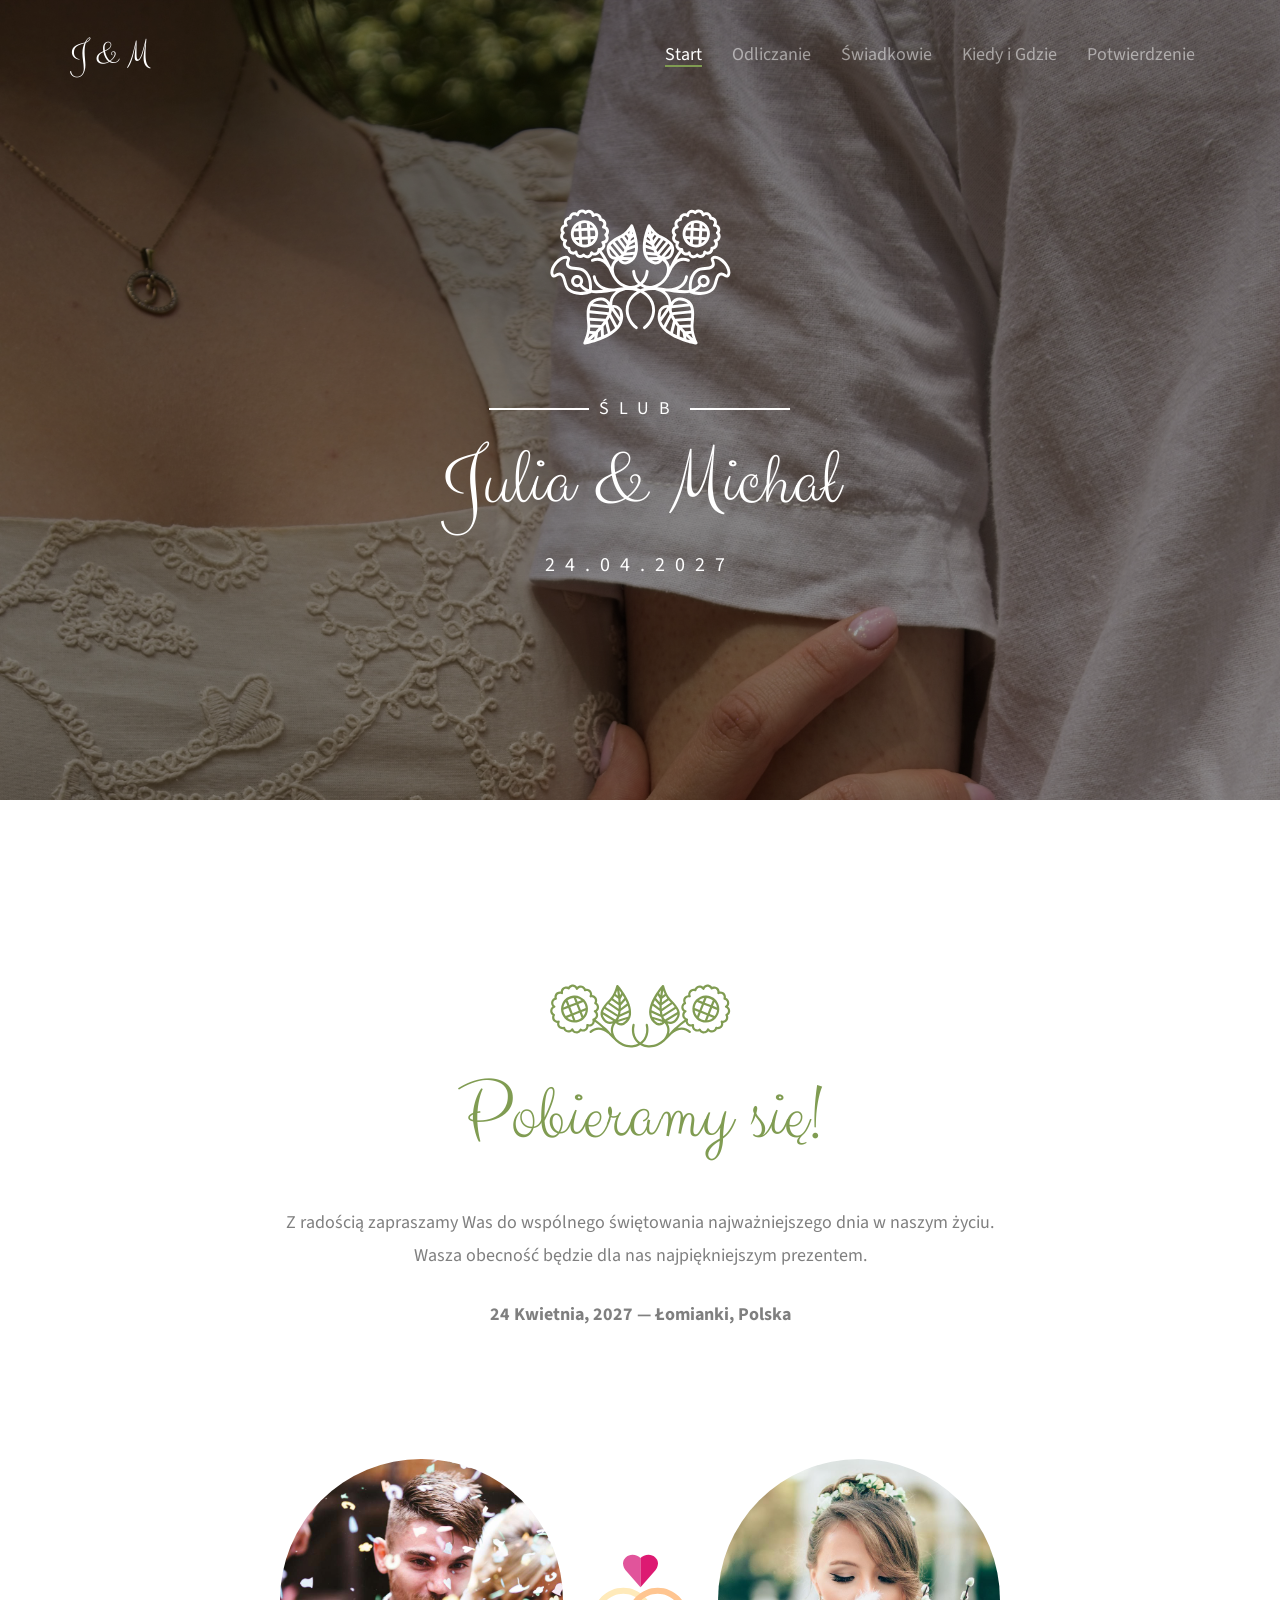
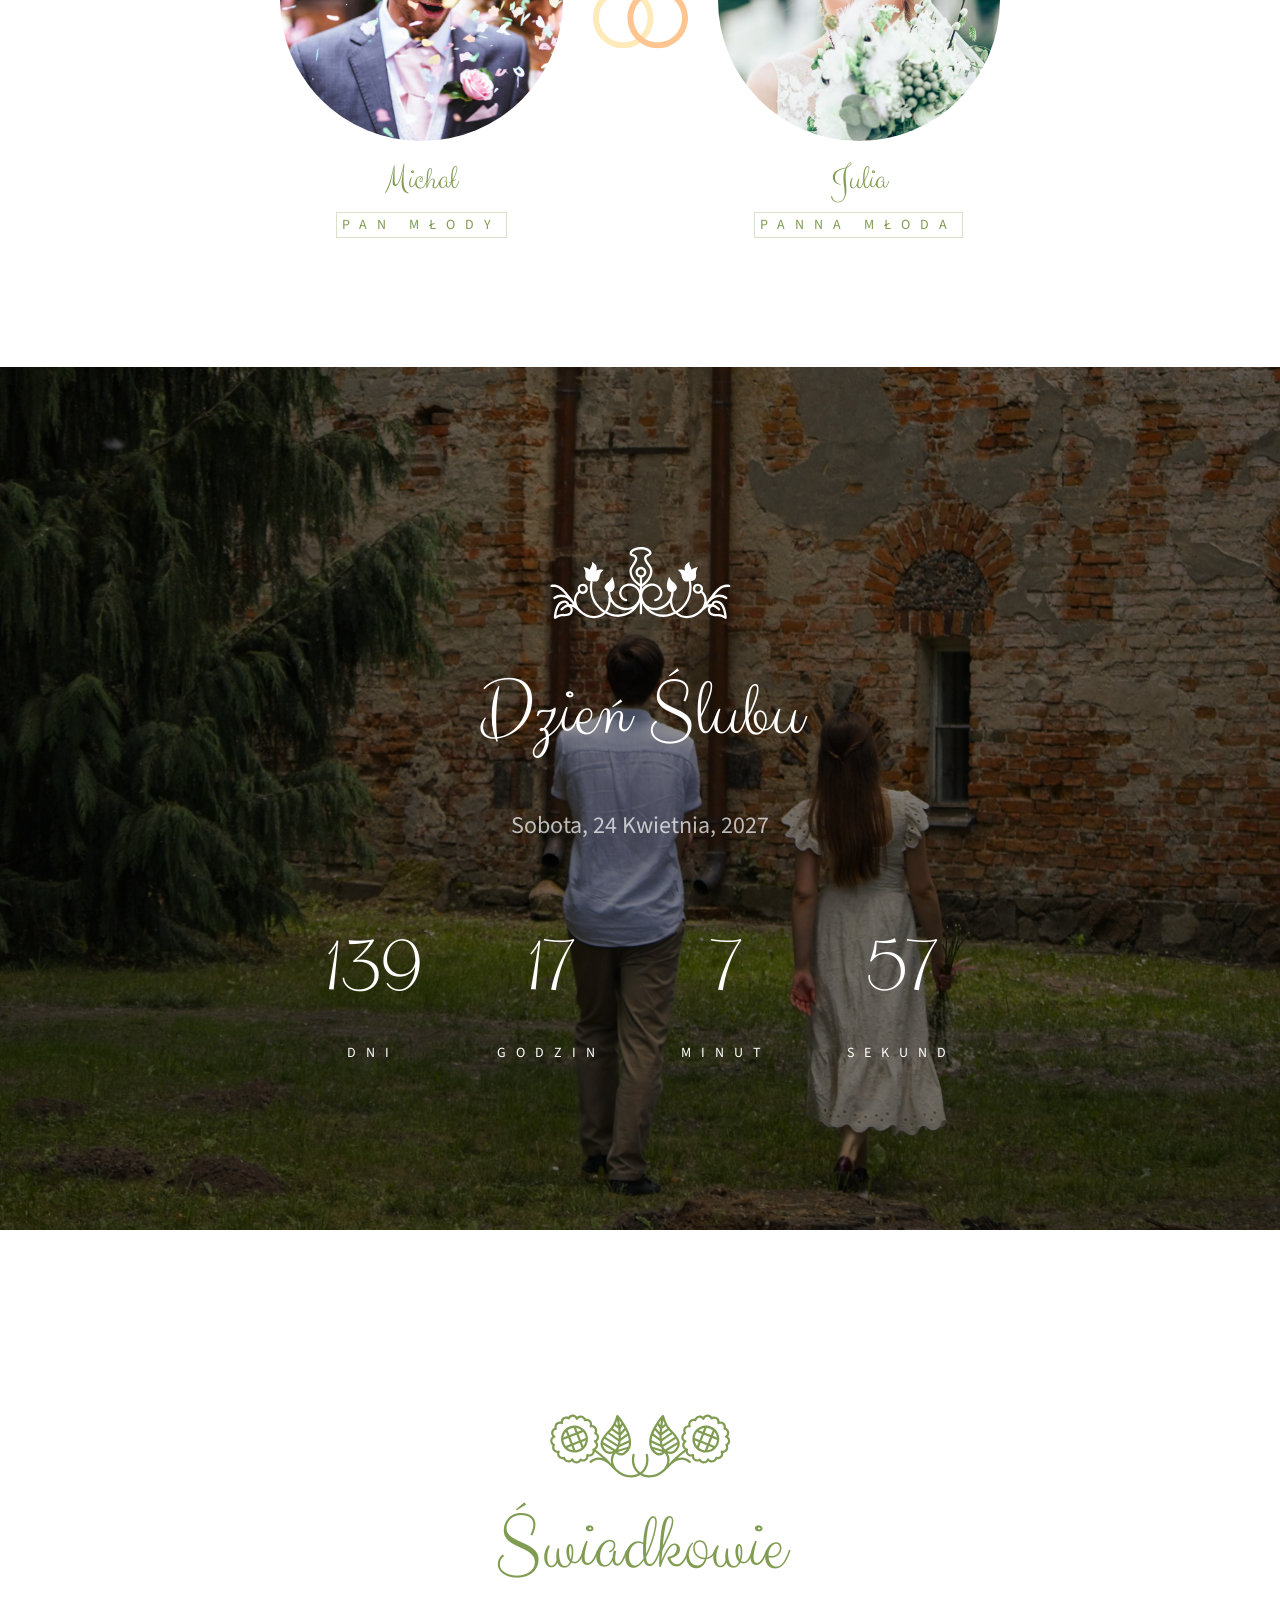
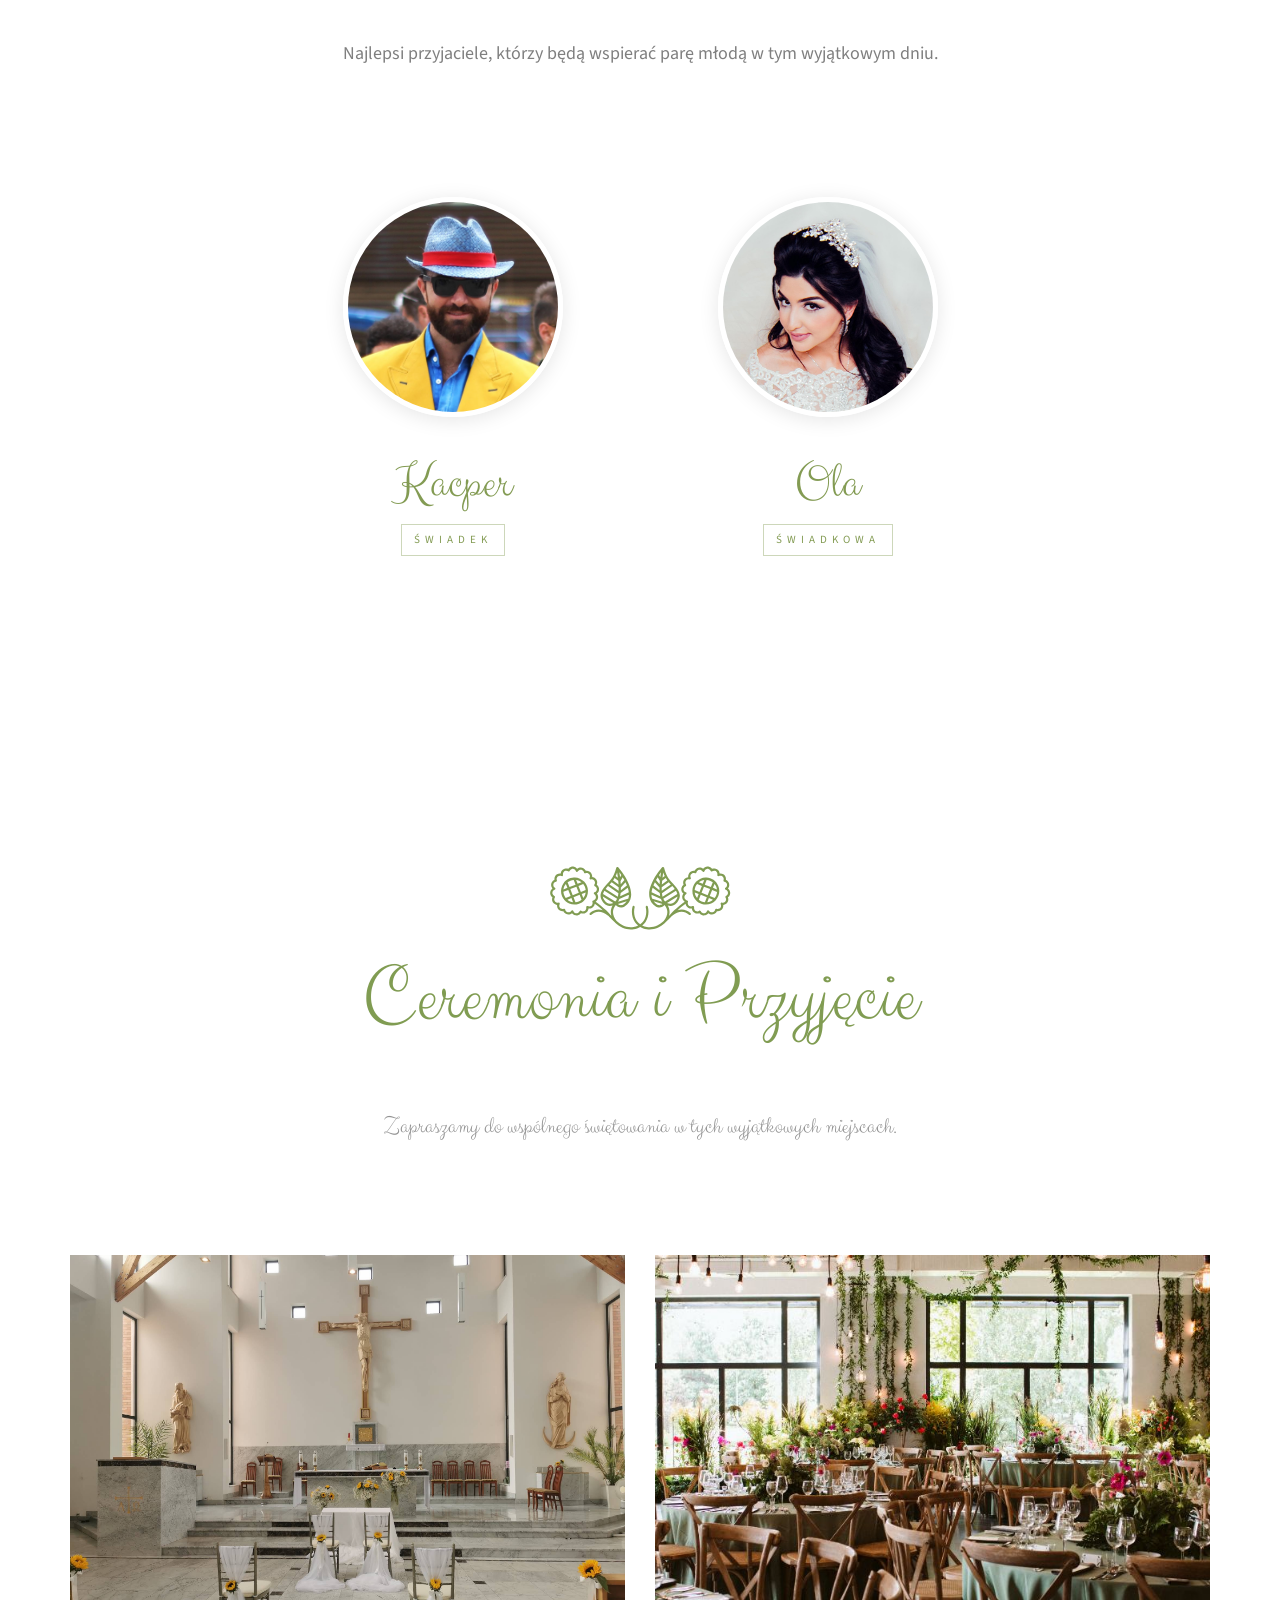
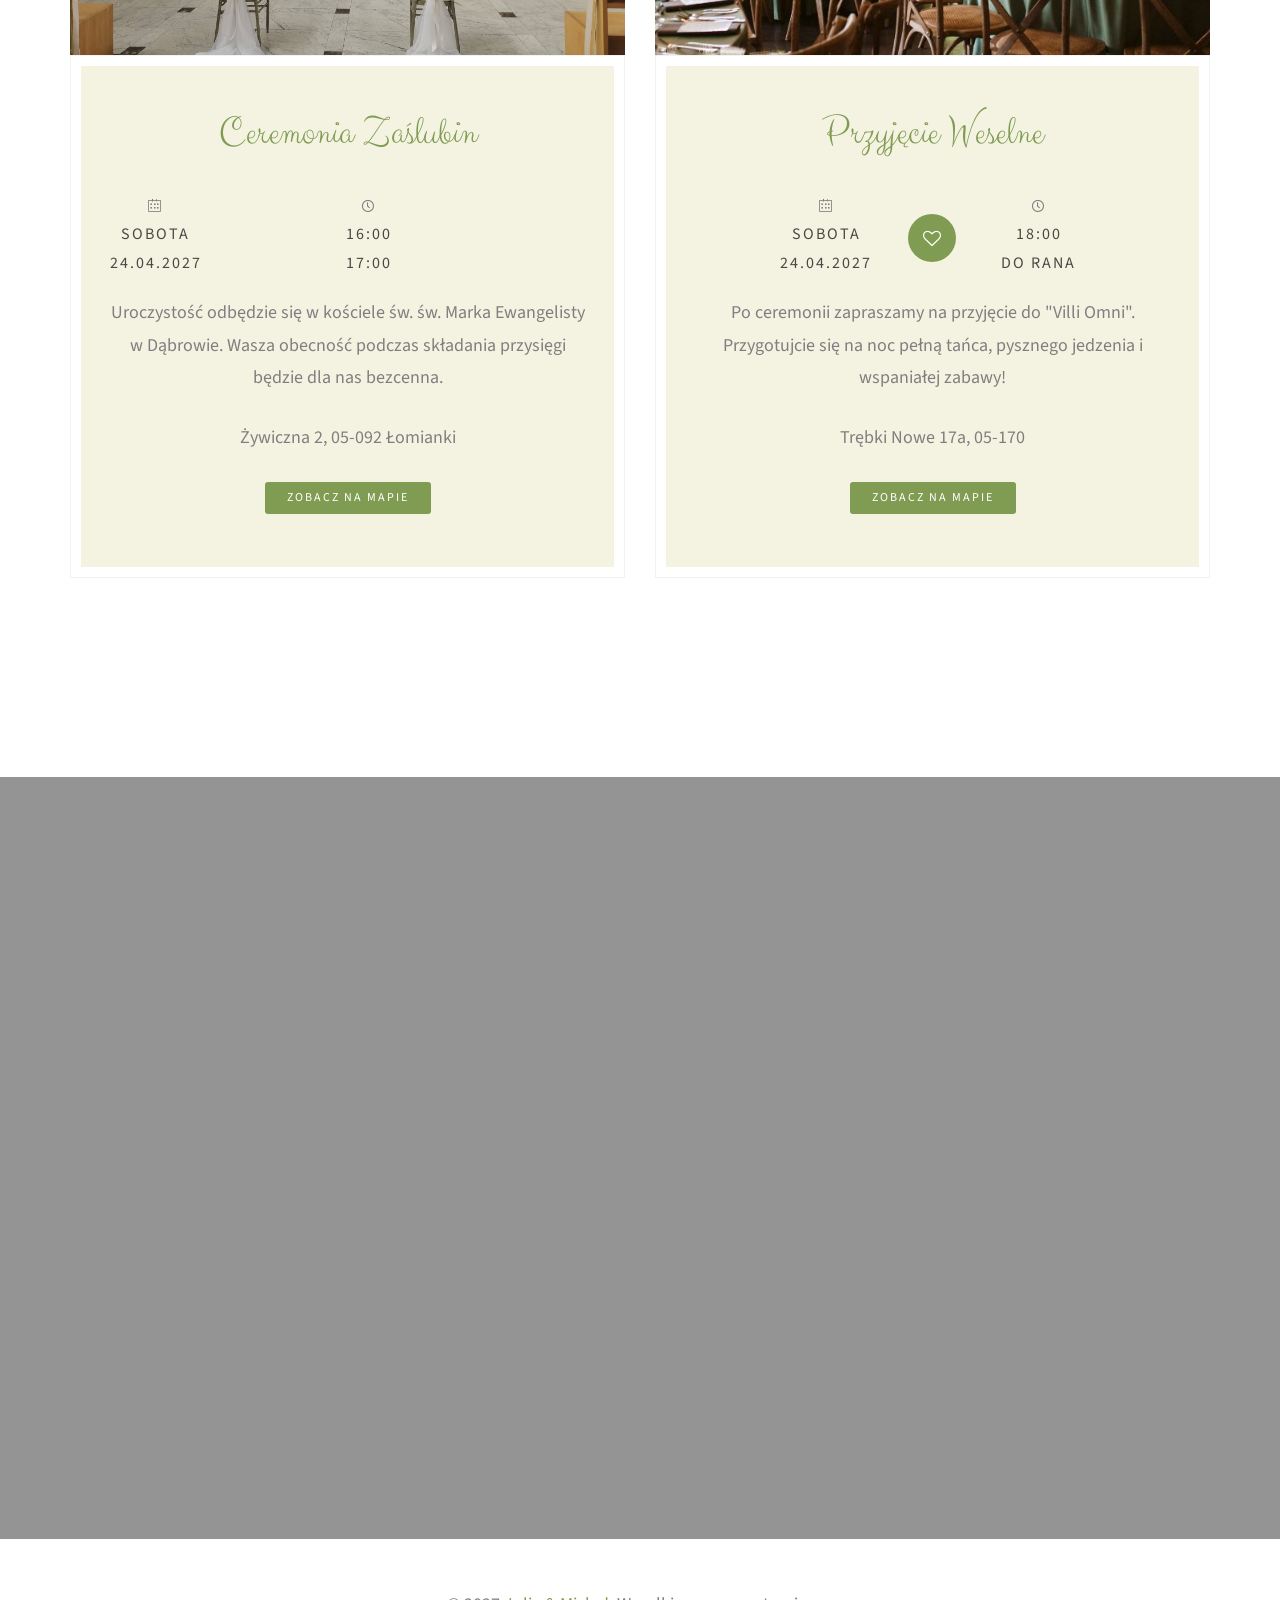
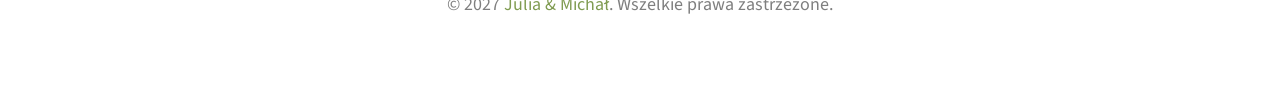
==== commit e8453b83: "photos test" ====
--- a/index.html
+++ b/index.html
@@ -94,7 +94,7 @@
 	
 	<div class="qbootstrap-hero" data-section="home">
 		<div class="qbootstrap-overlay"></div>
-		<div class="qbootstrap-cover text-center" data-stellar-background-ratio="0.5" style="background-image: url(images/cover_bg_3.jpg);">
+		<div class="qbootstrap-cover text-center" data-stellar-background-ratio="0.5" style="background-image: url(images/rece.jpg);">
 			<div class="display-t">
 				<div class="display-tc">
 					<div class="container">
@@ -142,7 +142,7 @@
 		</div>
 	</div>
 	
-	<div id="qbootstrap-countdown" data-stellar-background-ratio="0.5" style="background-image: url(images/cover_bg_2.jpg);" data-section="wedding-day">
+	<div id="qbootstrap-countdown" data-stellar-background-ratio="0.5" style="background-image: url(images/budynek_tyl.jpg);" data-section="wedding-day">
 		<div class="overlay"></div>
 		<div class="display-over">
 			<div class="container">
@@ -631,15 +631,15 @@
 			<div class="row row-bottom-padded-md">
 				<div class="col-md-6 text-center animate-box">
 					<div class="wedding-events">
-						<div class="ceremony-bg" style="background-image: url(images/wed-ceremony.jpg);"></div>
+						<div class="ceremony-bg" style="background-image: url(images/kosciol.jpg);"></div>
 						<div class="desc">
 							<h3>Ceremonia Zaślubin</h3>
 							<div class="row">
-								<div class="col-md-2 col-md-push-5">
-									<div class="icon-tip">
-										<span class="icon"><i class="icon-heart-o"></i></span>
-									</div>
-								</div>
+<!--								<div class="col-md-2 col-md-push-5">-->
+<!--									<div class="icon-tip">-->
+<!--										<span class="icon"><i class="icon-heart-o"></i></span>-->
+<!--									</div>-->
+<!--								</div>-->
 								<div class="col-md-5 col-md-pull-1">
 									<div class="date">
 										<i class="icon-calendar"></i>
@@ -663,7 +663,7 @@
 				</div>
 				<div class="col-md-6 text-center animate-box">
 					<div class="wedding-events">
-						<div class="ceremony-bg" style="background-image: url(images/wed-party.jpg);"></div>
+						<div class="ceremony-bg" style="background-image: url(images/sala.jpg);"></div>
 						<div class="desc">
 							<h3>Przyjęcie Weselne</h3>
 							<div class="row">
@@ -705,7 +705,7 @@
 
 	
 
-	<div id="qbootstrap-started" class="qbootstrap-bg" data-section="rsvp" data-stellar-background-ratio="0.5" style="background-image: url(images/cover_bg_1.jpg);">
+	<div id="qbootstrap-started" class="qbootstrap-bg" data-section="rsvp" data-stellar-background-ratio="0.5" style="background-image: url(images/kolumny_daleko.jpg);">
 		<div class="overlay"></div>
 		<div class="container">
 			<div class="row animate-box">
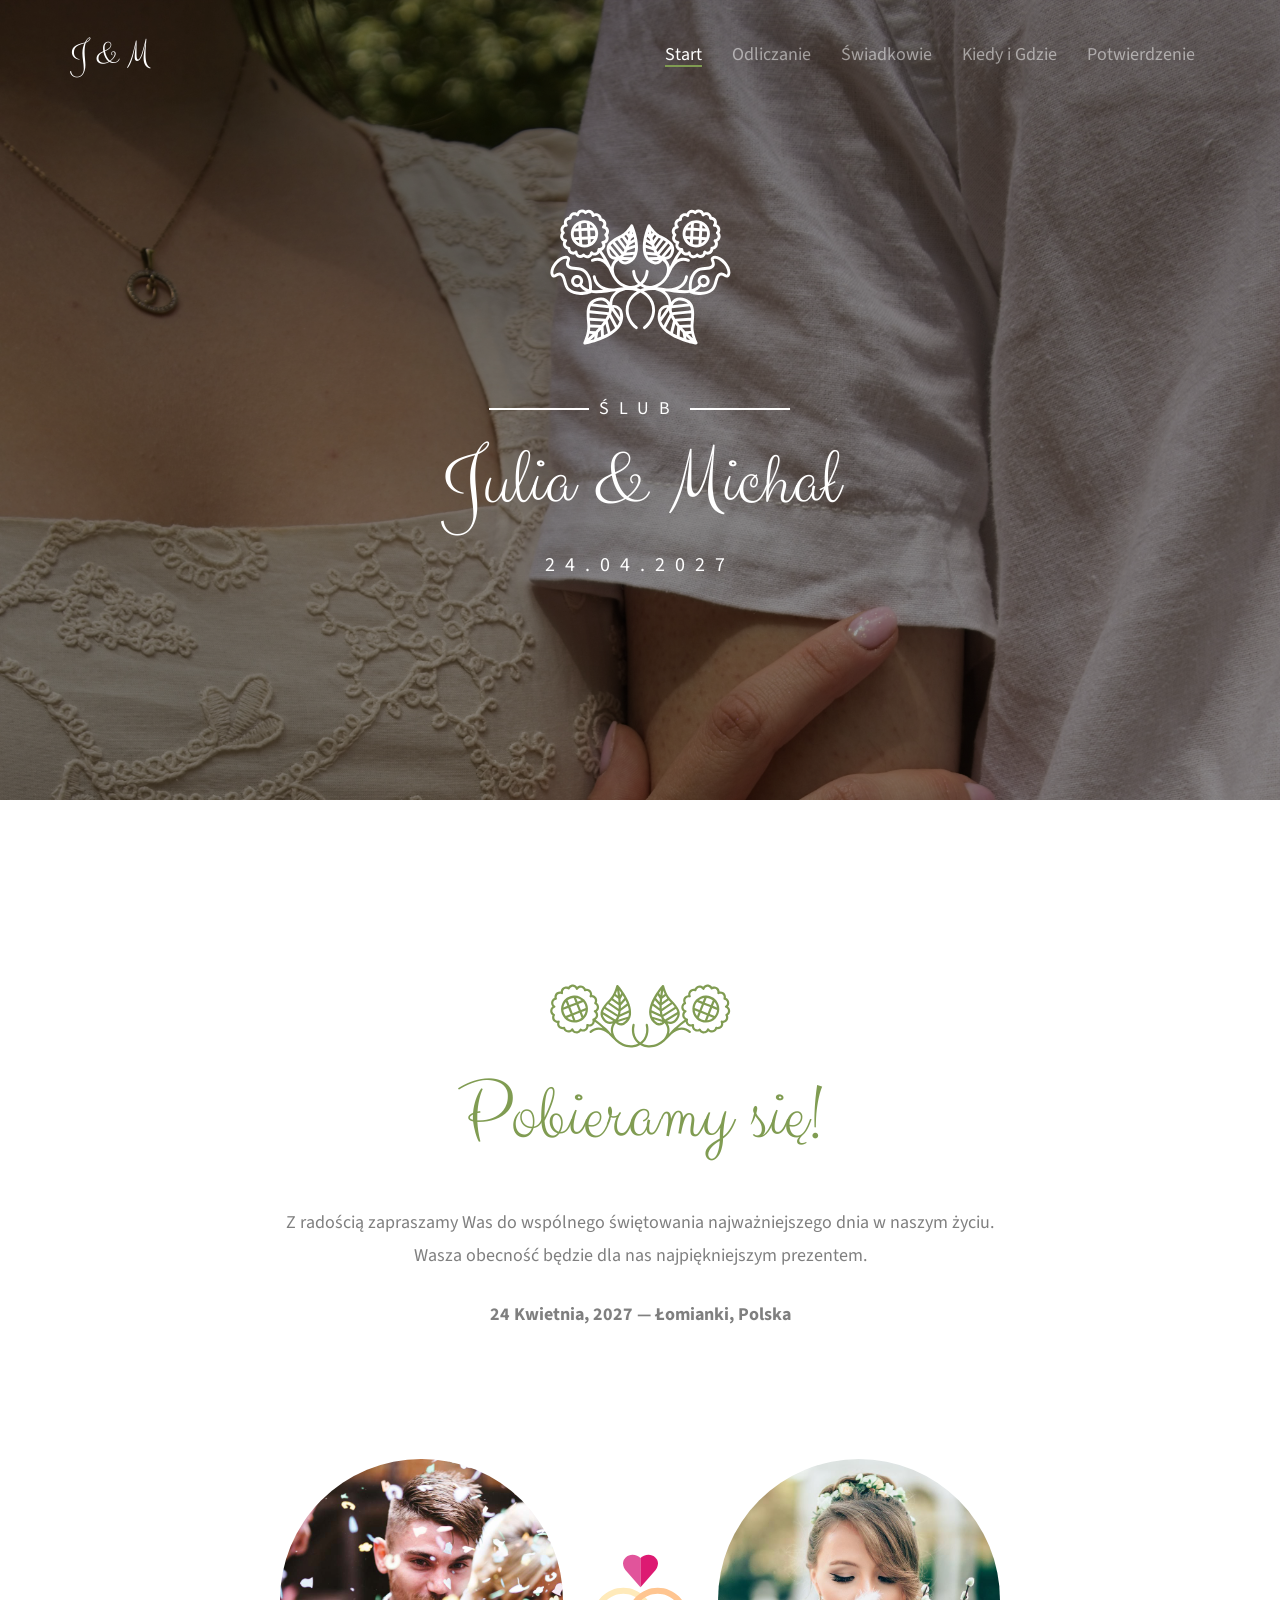
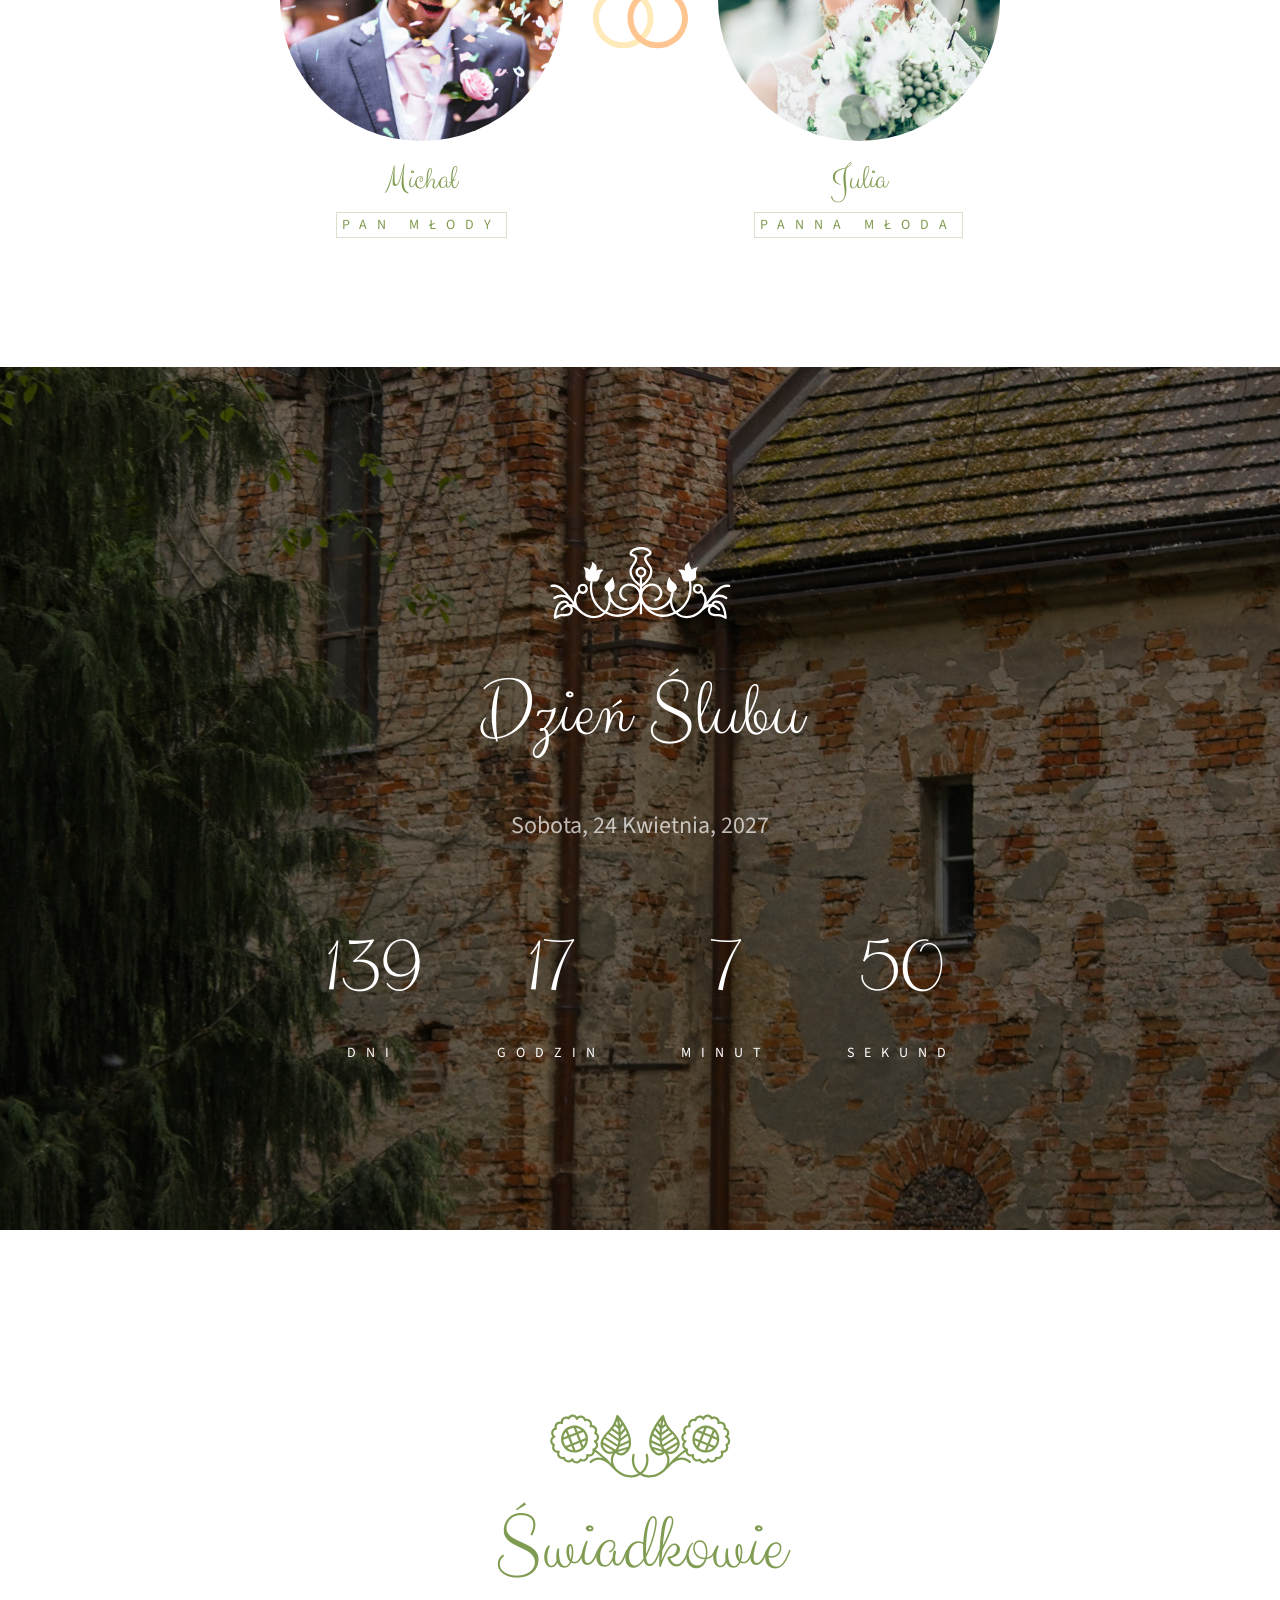
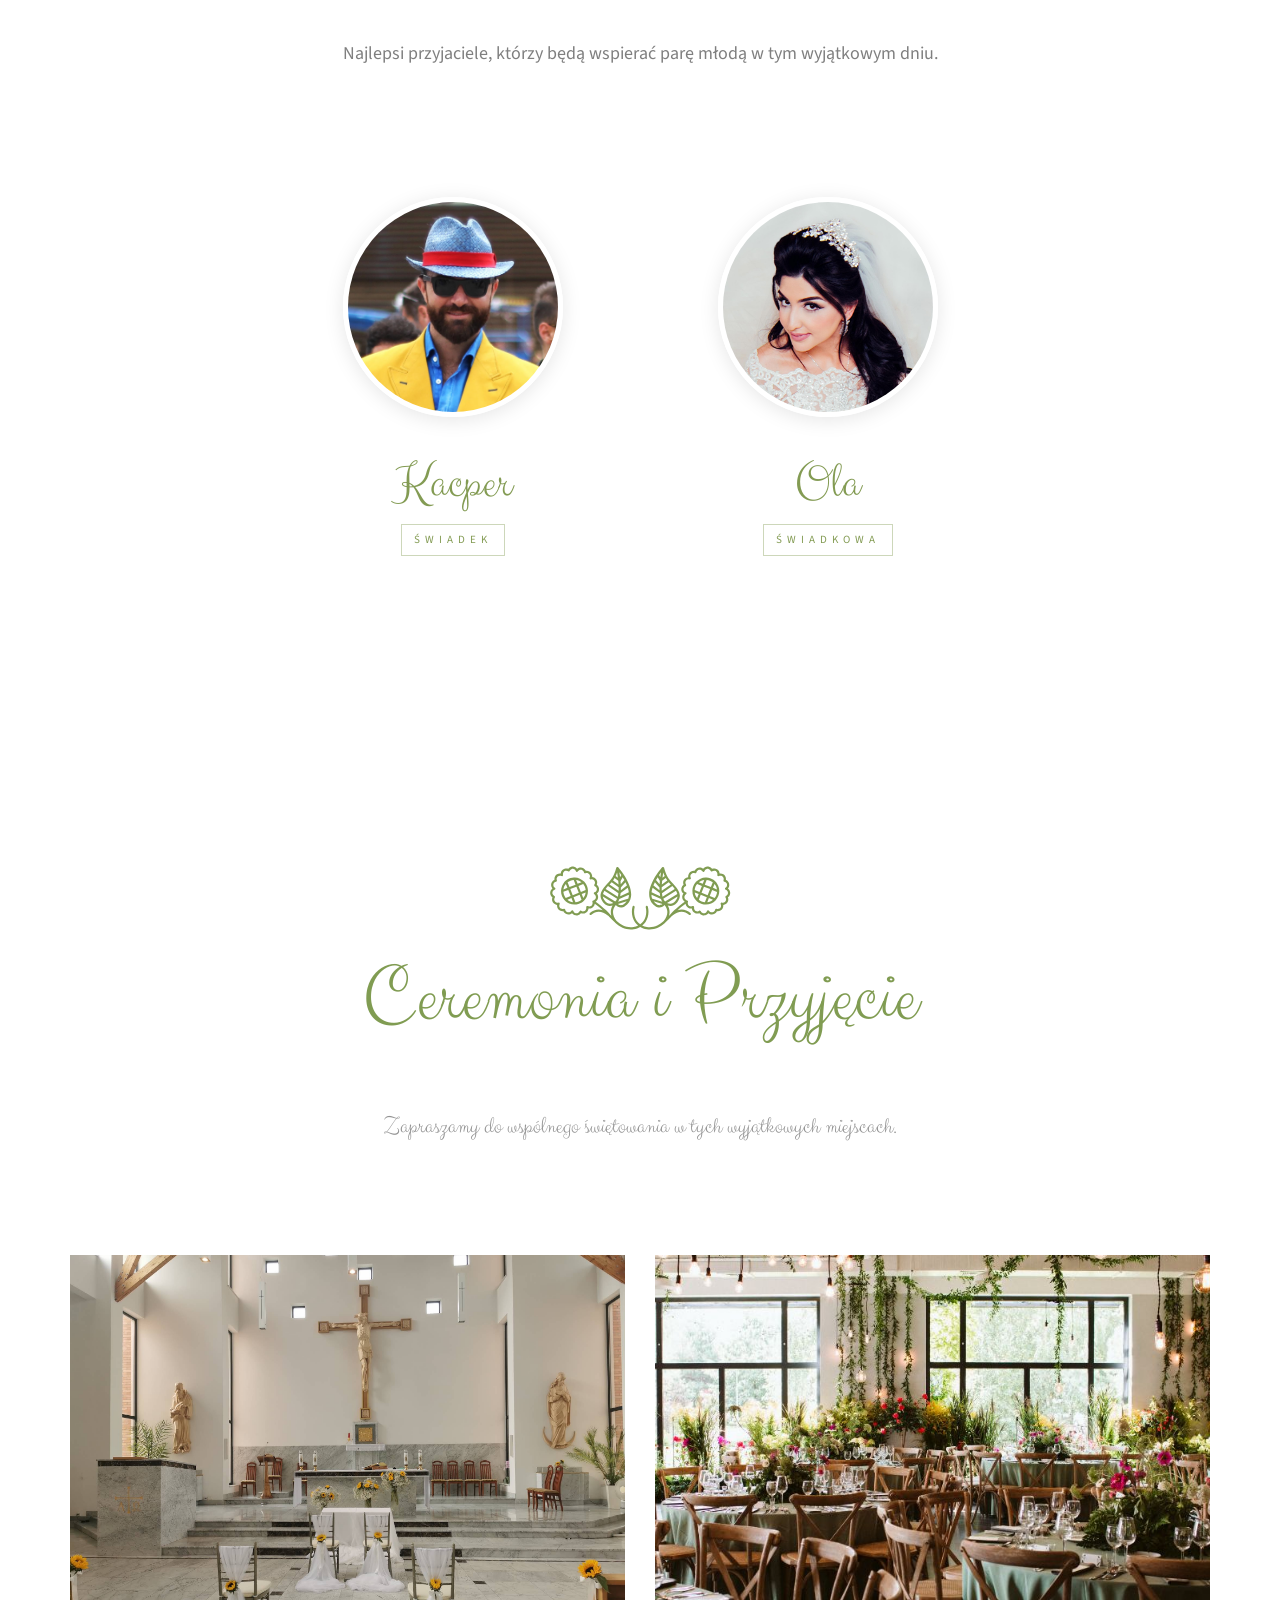
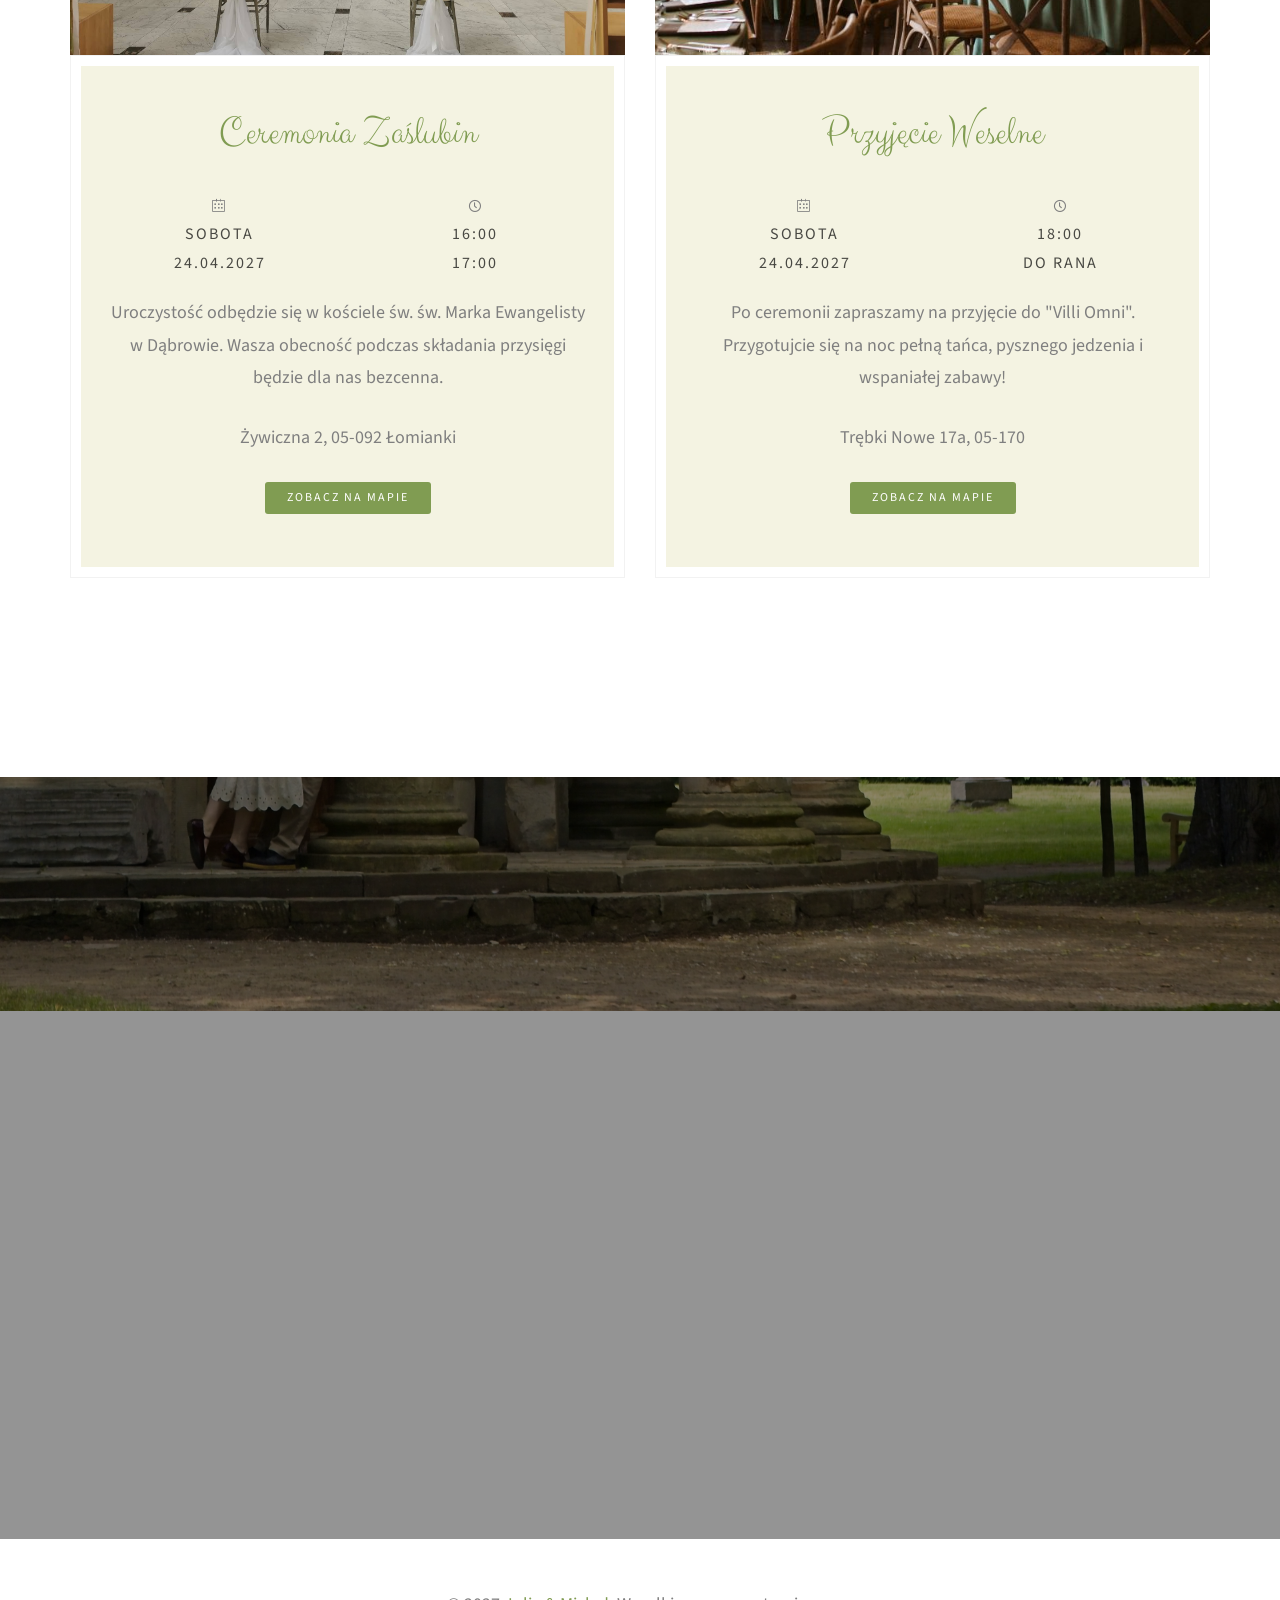
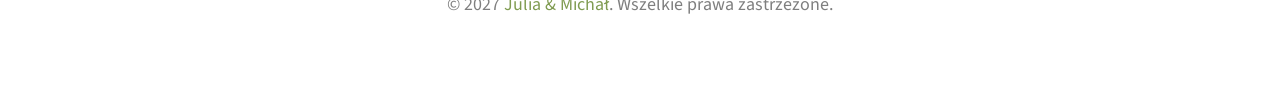
==== commit b071c102: "removed hearts and fixed photos on mobile" ====
--- a/index.html
+++ b/index.html
@@ -142,7 +142,7 @@
 		</div>
 	</div>
 	
-	<div id="qbootstrap-countdown" data-stellar-background-ratio="0.5" style="background-image: url(images/budynek_tyl.jpg);" data-section="wedding-day">
+	<div id="qbootstrap-countdown" data-stellar-background-ratio="0.8" style="background-image: url(images/budynek_tyl.jpg);" data-section="wedding-day">
 		<div class="overlay"></div>
 		<div class="display-over">
 			<div class="container">
@@ -614,98 +614,90 @@
 <!--	</div>-->
 
 	<div id="qbootstrap-when-where" data-section="when-where">
-		<div class="container">
-			<div class="row animate-box">
-				<div class="col-md-8 col-md-offset-2">
-					<div class="col-md-12 text-center section-heading svg-sm colored">
-						<img src="images/flaticon/svg/005-two.svg" class="svg" alt="Ikona pary">
-						<h2>Ceremonia i Przyjęcie</h2>
-						<div class="row">
-						<div class="col-md-10 col-md-offset-1 subtext">
-							<h3>Zapraszamy do wspólnego świętowania w tych wyjątkowych miejscach.</h3>
-						</div>
-					</div>
-					</div>
-				</div>
-			</div>
-			<div class="row row-bottom-padded-md">
-				<div class="col-md-6 text-center animate-box">
-					<div class="wedding-events">
-						<div class="ceremony-bg" style="background-image: url(images/kosciol.jpg);"></div>
-						<div class="desc">
-							<h3>Ceremonia Zaślubin</h3>
-							<div class="row">
-<!--								<div class="col-md-2 col-md-push-5">-->
-<!--									<div class="icon-tip">-->
-<!--										<span class="icon"><i class="icon-heart-o"></i></span>-->
-<!--									</div>-->
-<!--								</div>-->
-								<div class="col-md-5 col-md-pull-1">
-									<div class="date">
-										<i class="icon-calendar"></i>
-										<span>Sobota</span>
-										<span>24.04.2027</span>
-									</div>
-								</div>
-								<div class="col-md-5 col-md-pull-1">
-									<div class="date">
-										<i class="icon-clock2"></i>
-										<span>16:00</span>
-										<span>17:00</span>
-									</div>
-								</div>
+	   <div class="container">
+		  <div class="row animate-box">
+			 <div class="col-md-8 col-md-offset-2">
+				<div class="col-md-12 text-center section-heading svg-sm colored">
+				   <img src="images/flaticon/svg/005-two.svg" class="svg" alt="Ikona pary">
+				   <h2>Ceremonia i Przyjęcie</h2>
+				   <div class="row">
+					  <div class="col-md-10 col-md-offset-1 subtext">
+						 <h3>Zapraszamy do wspólnego świętowania w tych wyjątkowych miejscach.</h3>
+					  </div>
+				   </div>
+				</div>
+			 </div>
+		  </div>
+		  <div class="row row-bottom-padded-md">
+			 <!-- Ceremonia Zaślubin -->
+			 <div class="col-md-6 text-center animate-box">
+				<div class="wedding-events">
+				   <div class="ceremony-bg" style="background-image: url(images/kosciol.jpg);"></div>
+				   <div class="desc">
+					  <h3>Ceremonia Zaślubin</h3>
+					  <div class="row">
+						 <div class="col-md-6 col-sm-6 col-xs-6 text-center">
+							<div class="date">
+							   <i class="icon-calendar"></i>
+							   <span>Sobota</span>
+							   <span>24.04.2027</span>
 							</div>
-							<p>Uroczystość odbędzie się w kościele św. św. Marka Ewangelisty w Dąbrowie. Wasza obecność podczas składania przysięgi będzie dla nas bezcenna.</p>
-							<p>Żywiczna 2, 05-092 Łomianki</p>
-                            <p><a href="https://maps.app.goo.gl/v7iizRXsDqK9kDDa8" class="btn btn-primary btn-sm">Zobacz na mapie</a></p>
-						</div>
-					</div>
-				</div>
-				<div class="col-md-6 text-center animate-box">
-					<div class="wedding-events">
-						<div class="ceremony-bg" style="background-image: url(images/sala.jpg);"></div>
-						<div class="desc">
-							<h3>Przyjęcie Weselne</h3>
-							<div class="row">
-								<div class="col-md-2 col-md-push-5">
-									<div class="icon-tip">
-										<span class="icon"><i class="icon-heart-o"></i></span>
-									</div>
-								</div>
-								<div class="col-md-5 col-md-pull-1">
-									<div class="date">
-										<i class="icon-calendar"></i>
-										<span>Sobota</span>
-										<span>24.04.2027</span>
-									</div>
-								</div>
-								<div class="col-md-5 col-md-pull-1">
-									<div class="date">
-										<i class="icon-clock2"></i>
-										<span>18:00</span>
-										<span>Do rana</span>
-									</div>
-								</div>
+						 </div>
+						 <div class="col-md-6 col-sm-6 col-xs-6 text-center">
+							<div class="date">
+							   <i class="icon-clock2"></i>
+							   <span>16:00</span>
+							   <span>17:00</span>
 							</div>
-							<p>Po ceremonii zapraszamy na przyjęcie do "Villi Omni". Przygotujcie się na noc pełną tańca, pysznego jedzenia i wspaniałej zabawy!</p>
-							<p>Trębki Nowe 17a, 05-170</p>
-                            <p><a href="https://maps.app.goo.gl/Pn5peenNzgr99JnQ9" class="btn btn-primary btn-sm">Zobacz na mapie</a></p>
-						</div>
-					</div>
-				</div>
-			</div>
-			<div class="row">
-				<div class="col-md-12">
-					<div id="map" class="qbootstrap-map"></div>
-				</div>
-			</div>
-		</div>
-		</div>
+						 </div>
+					  </div>
+					  <p>Uroczystość odbędzie się w kościele św. św. Marka Ewangelisty w Dąbrowie. Wasza obecność podczas składania przysięgi będzie dla nas bezcenna.</p>
+					  <p>Żywiczna 2, 05-092 Łomianki</p>
+					  <p><a href="https://maps.app.goo.gl/v7iizRXsDqK9kDDa8" target="_blank" rel="noopener noreferrer" class="btn btn-primary btn-sm">Zobacz na mapie</a></p>
+				   </div>
+				</div>
+			 </div>
+
+			 <!-- Przyjęcie Weselne -->
+			 <div class="col-md-6 text-center animate-box">
+				<div class="wedding-events">
+				   <div class="ceremony-bg" style="background-image: url(images/sala.jpg);"></div>
+				   <div class="desc">
+					  <h3>Przyjęcie Weselne</h3>
+					  <div class="row">
+						 <div class="col-md-6 col-sm-6 col-xs-6 text-center">
+							<div class="date">
+							   <i class="icon-calendar"></i>
+							   <span>Sobota</span>
+							   <span>24.04.2027</span>
+							</div>
+						 </div>
+						 <div class="col-md-6 col-sm-6 col-xs-6 text-center">
+							<div class="date">
+							   <i class="icon-clock2"></i>
+							   <span>18:00</span>
+							   <span>Do rana</span>
+							</div>
+						 </div>
+					  </div>
+					  <p>Po ceremonii zapraszamy na przyjęcie do "Villi Omni". Przygotujcie się na noc pełną tańca, pysznego jedzenia i wspaniałej zabawy!</p>
+					  <p>Trębki Nowe 17a, 05-170</p>
+					  <p><a href="https://maps.app.goo.gl/Pn5peenNzgr99JnQ9" target="_blank" rel="noopener noreferrer" class="btn btn-primary btn-sm">Zobacz na mapie</a></p>
+				   </div>
+				</div>
+			 </div>
+		  </div>
+		  <div class="row">
+			 <div class="col-md-12">
+				<div id="map" class="qbootstrap-map"></div>
+			 </div>
+		  </div>
+	   </div>
 	</div>
 
 	
 
-	<div id="qbootstrap-started" class="qbootstrap-bg" data-section="rsvp" data-stellar-background-ratio="0.5" style="background-image: url(images/kolumny_daleko.jpg);">
+	<div id="qbootstrap-started" class="qbootstrap-bg" data-section="rsvp" data-stellar-background-ratio="0.7" data-stellar-vertical-offset="-50" style="background-image: url(images/kolumny_daleko.jpg);">
 		<div class="overlay"></div>
 		<div class="container">
 			<div class="row animate-box">
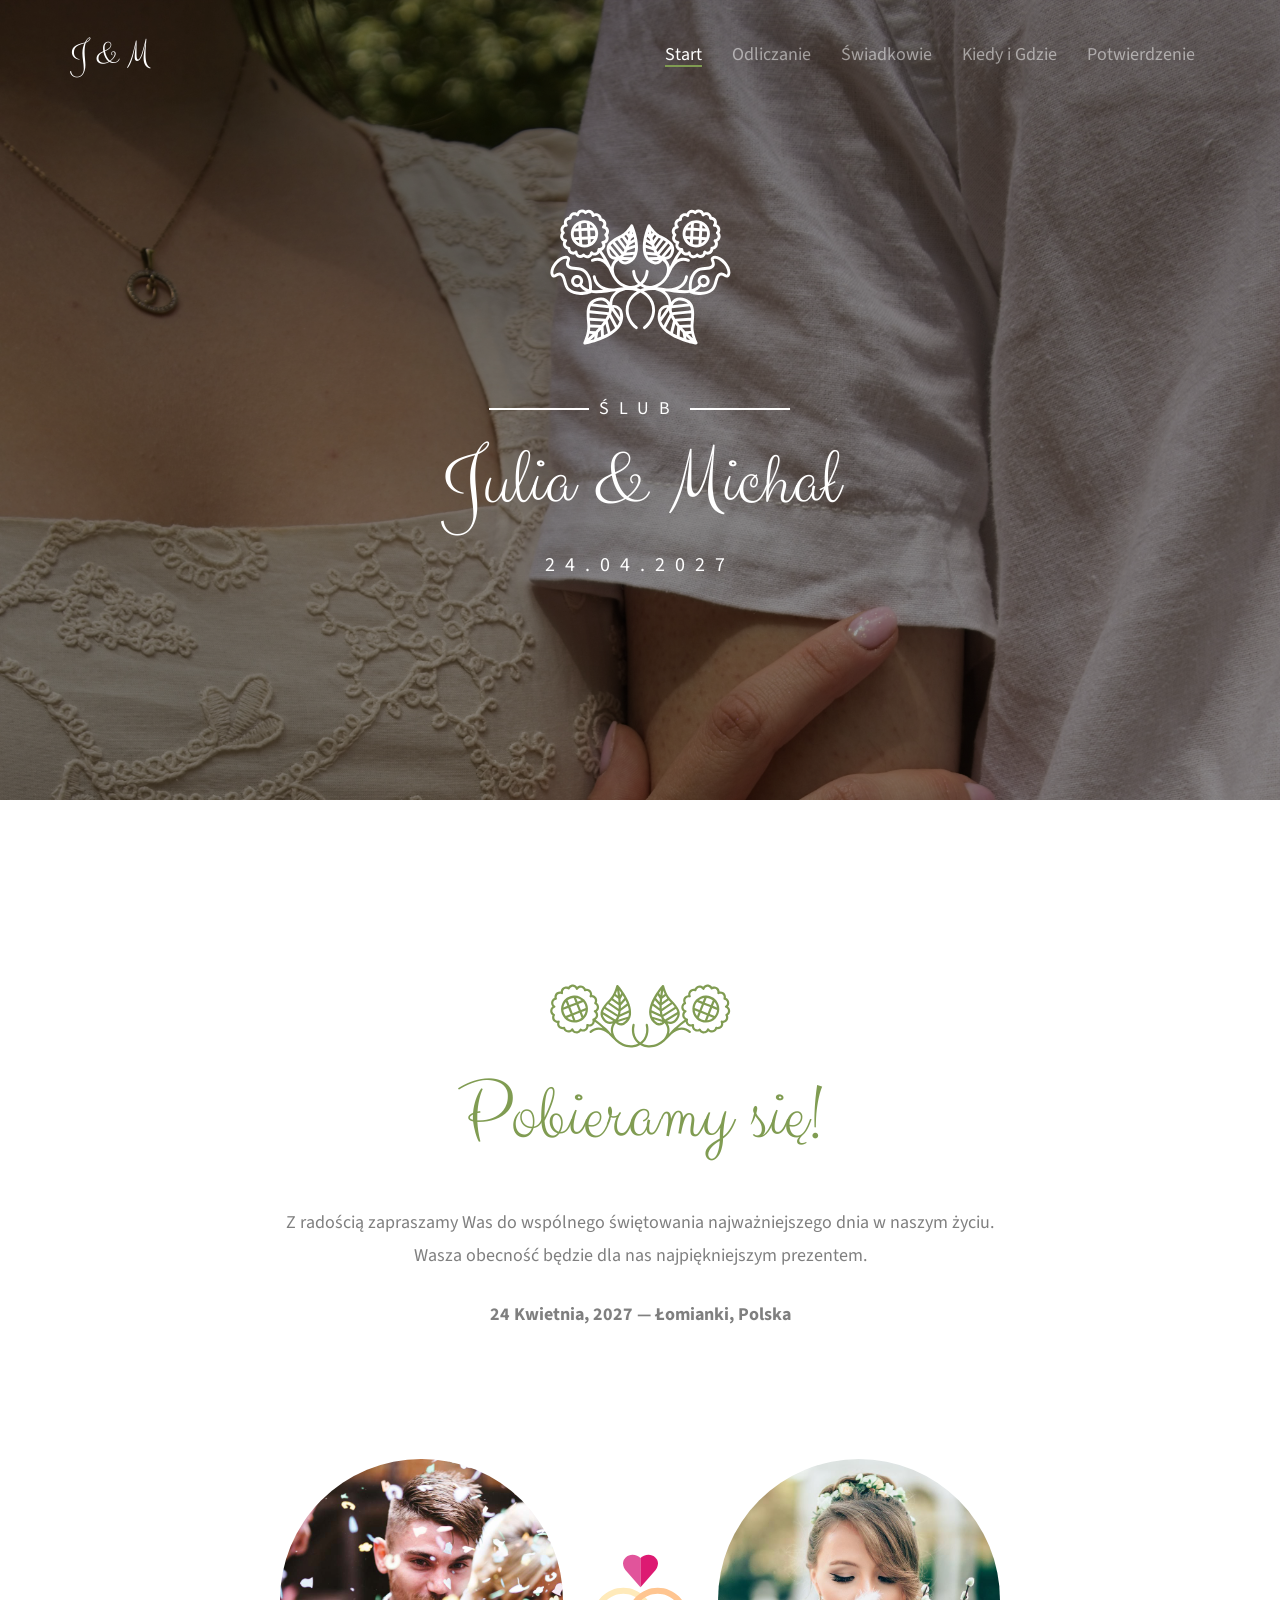
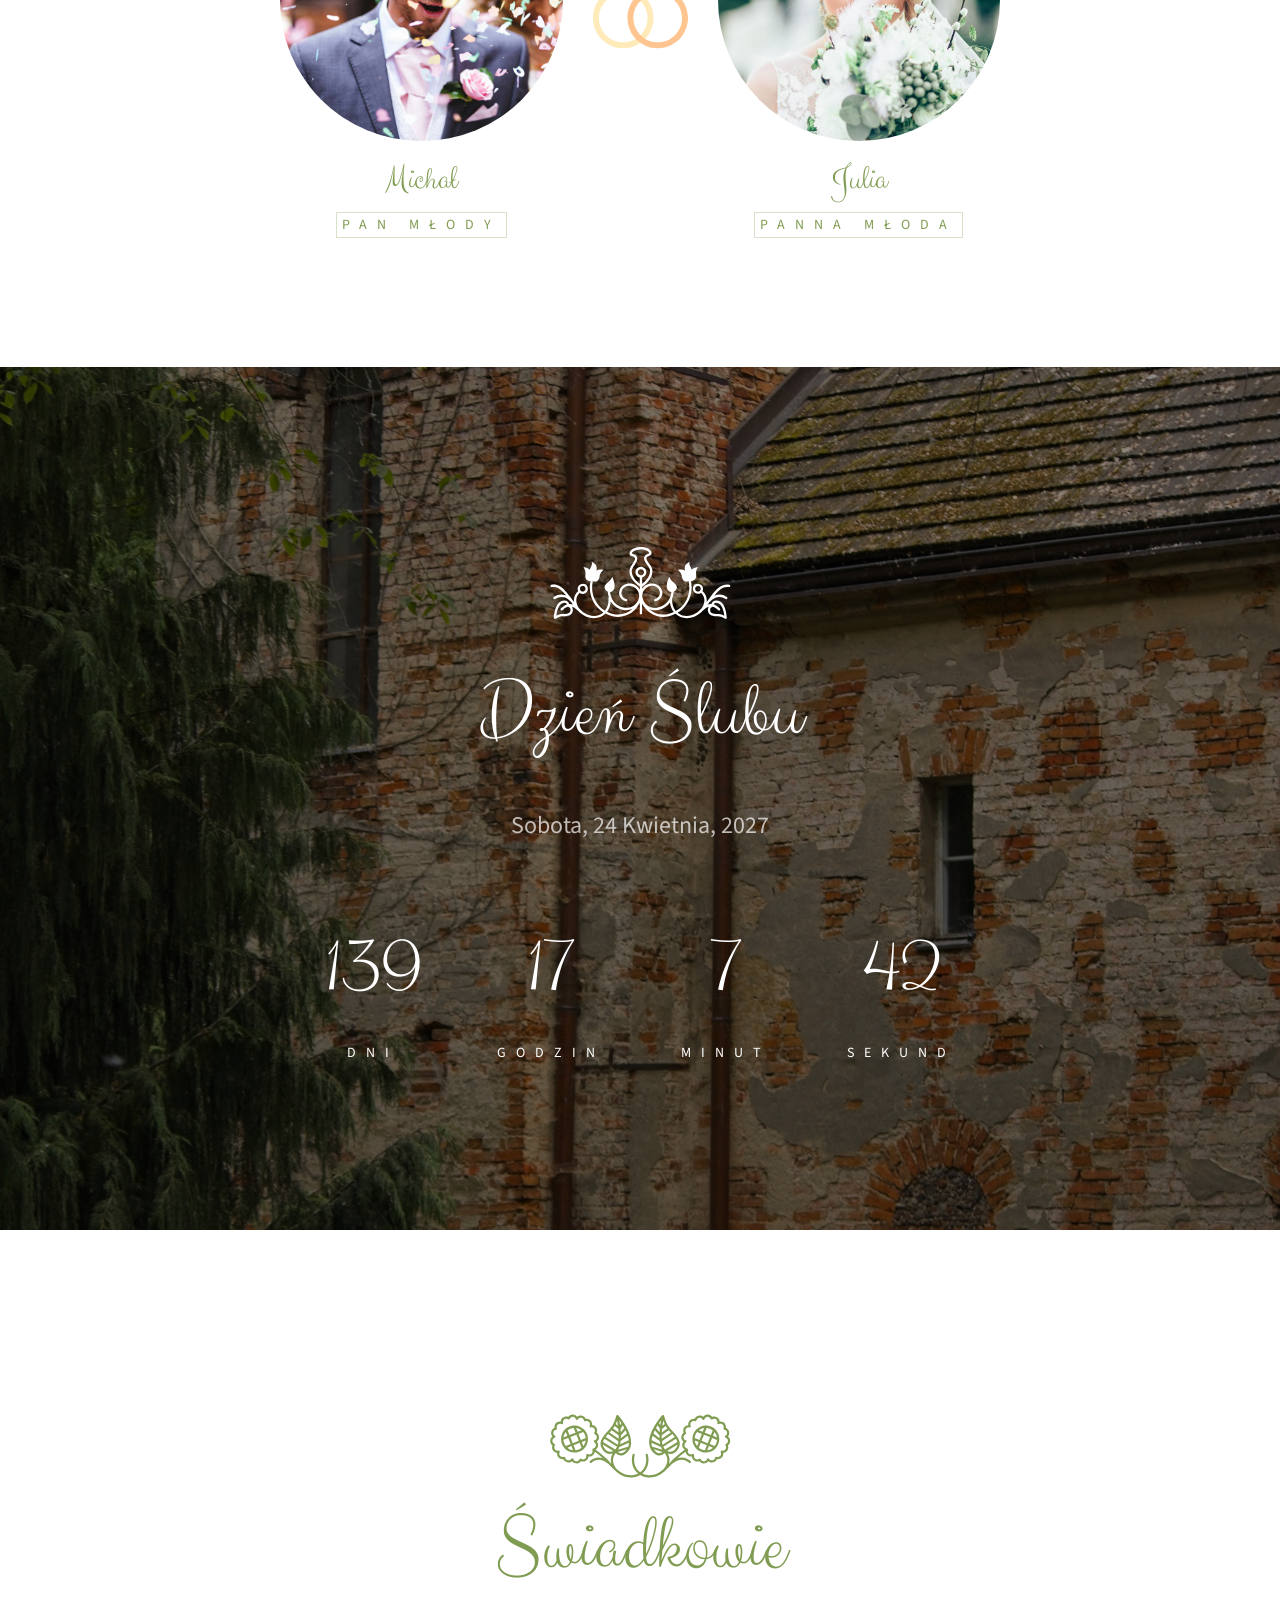
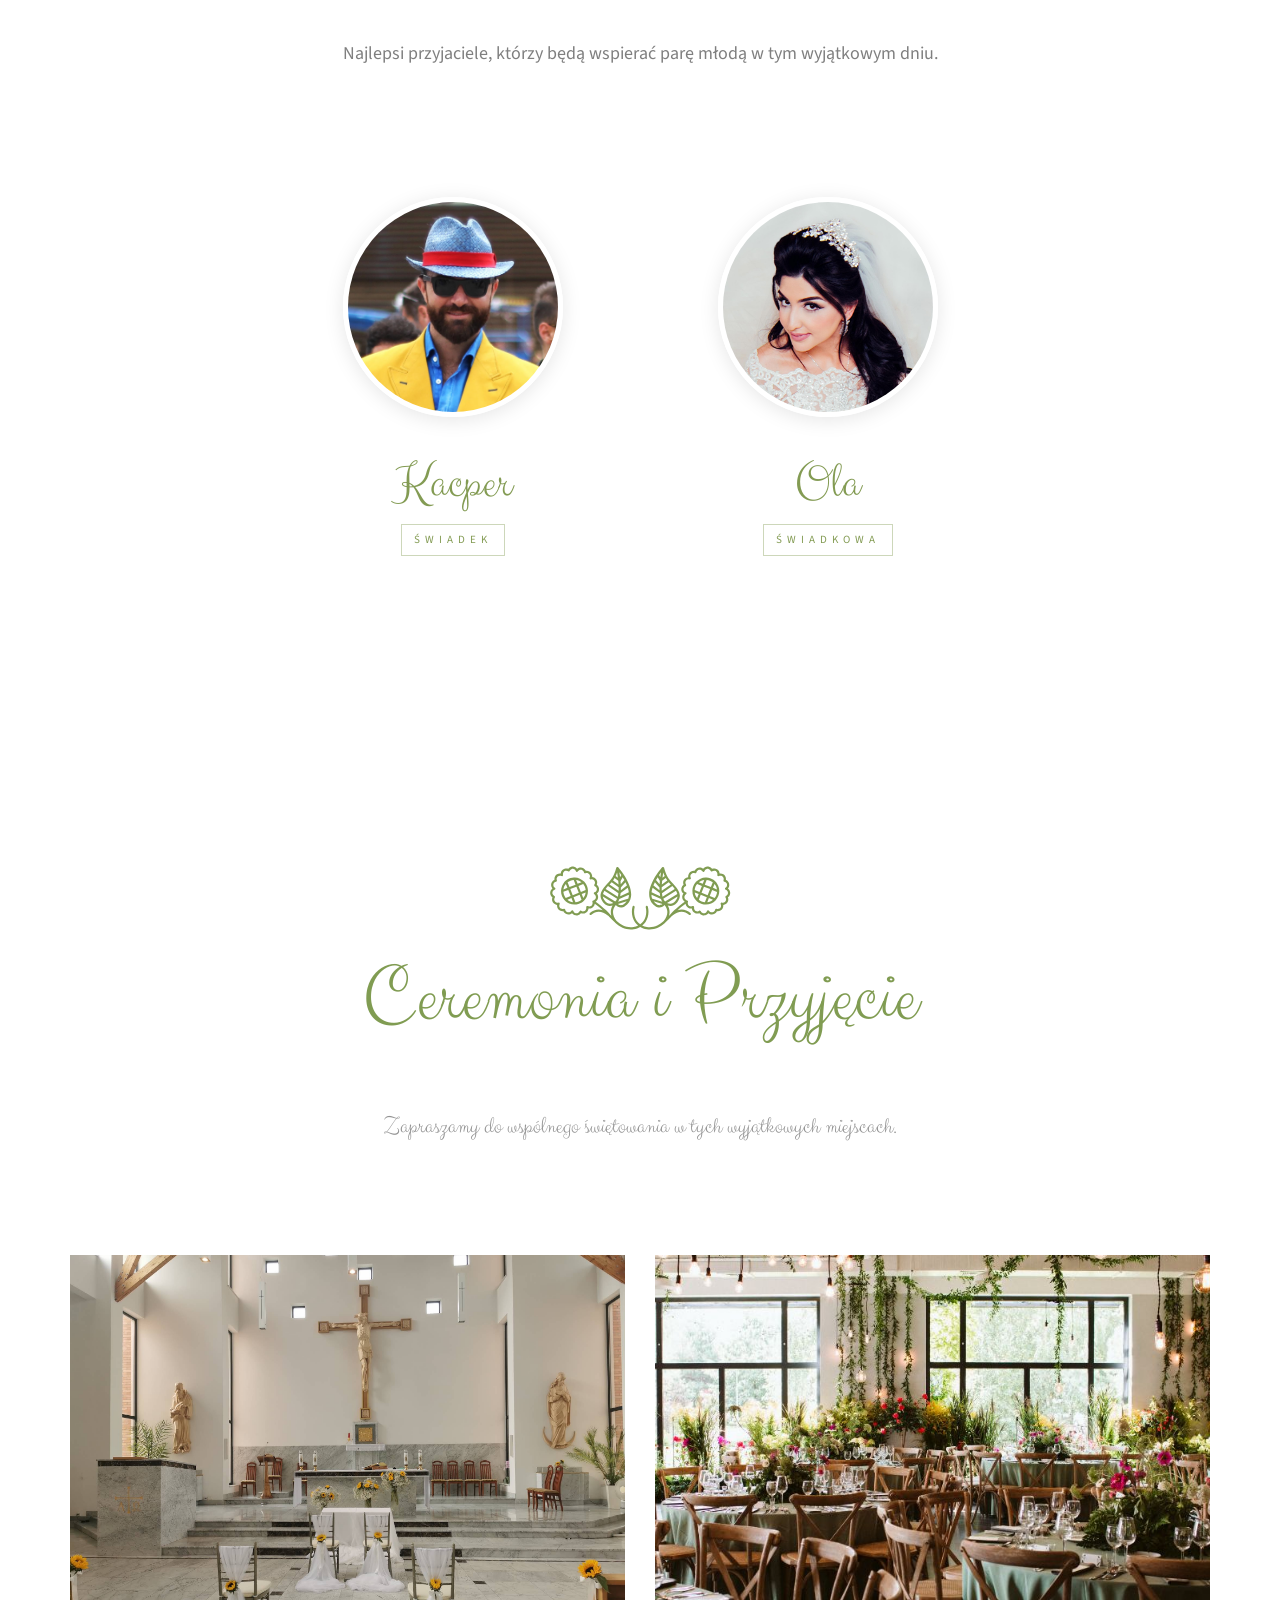
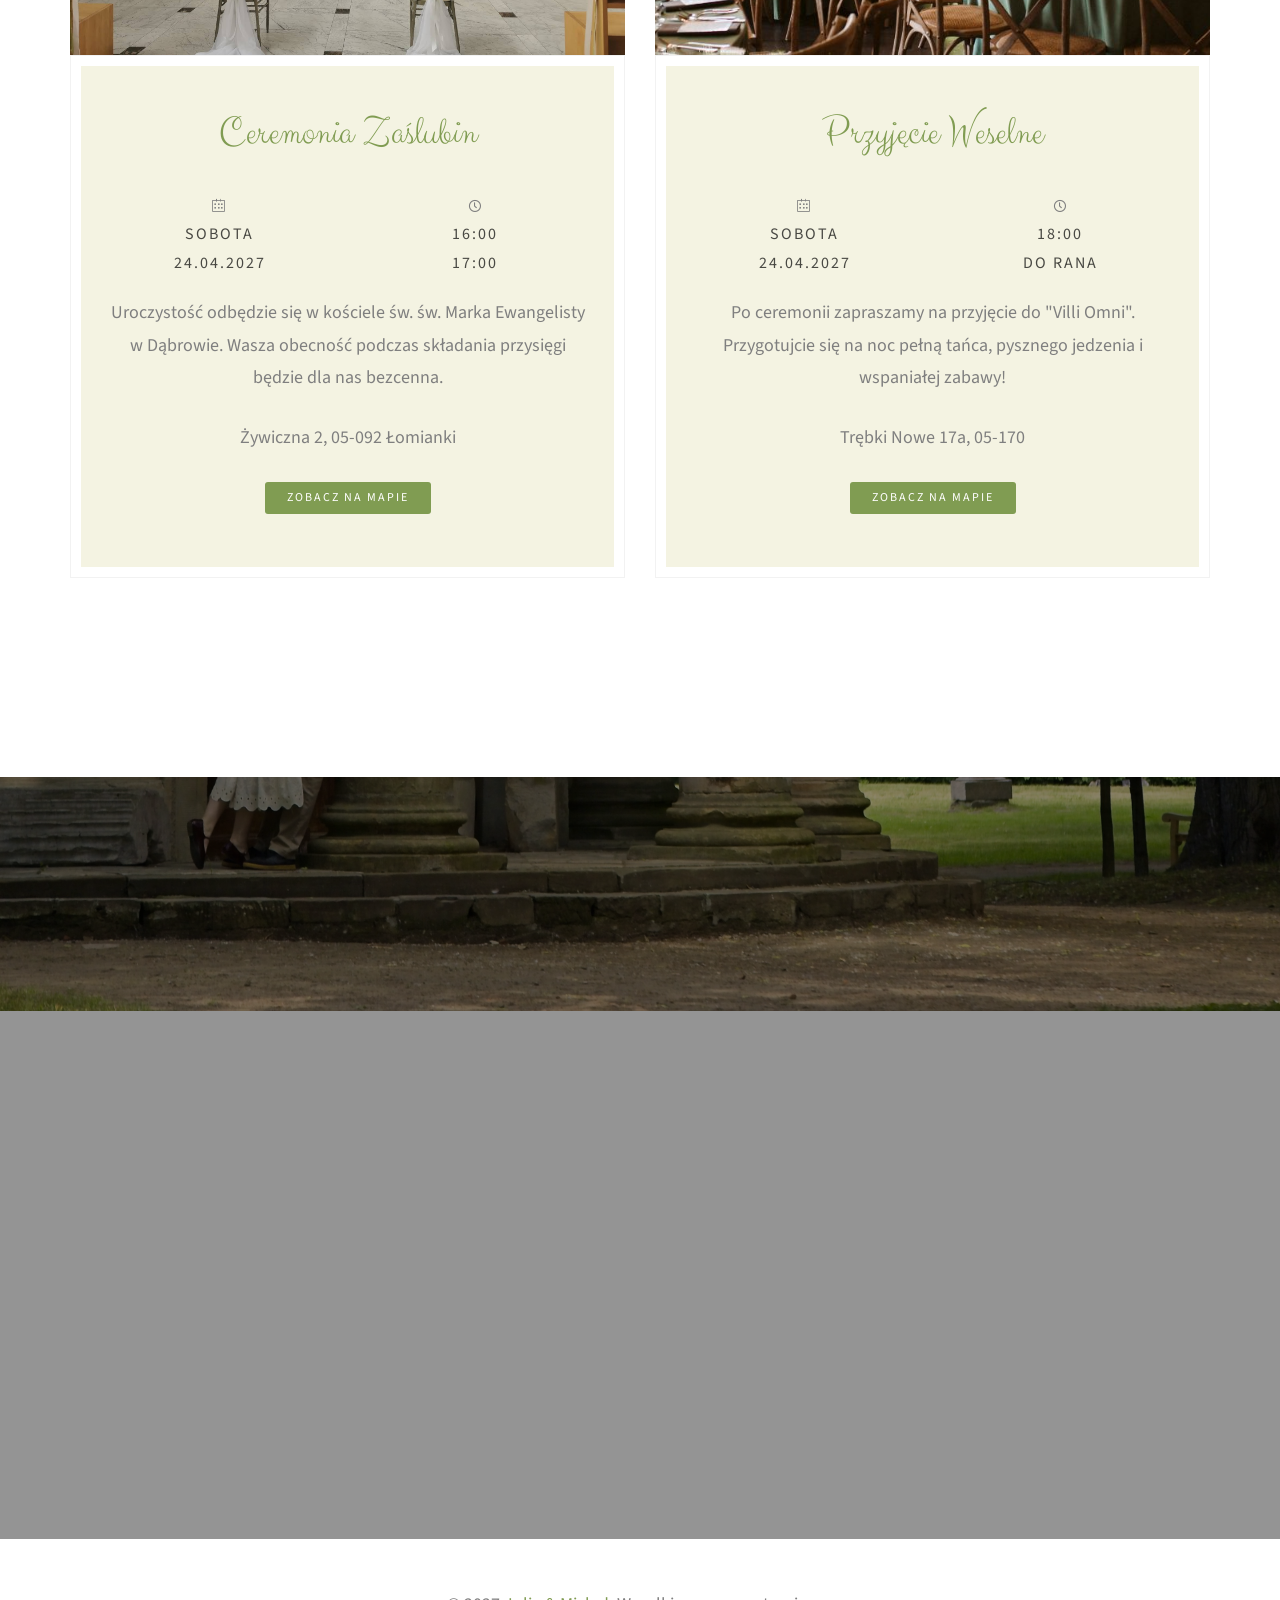
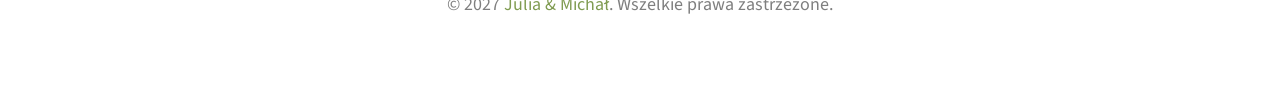
==== commit 4fb4e62a: "removed hearts and fixed photos on mobile" ====
--- a/index.html
+++ b/index.html
@@ -167,327 +167,7 @@
 		</div>
 	</div>
 
-<!--	<div id="qbootstrap-groom-bride" data-section="groom-bride">-->
-<!--		<div class="container">-->
-<!--			<div class="row animate-box">-->
-<!--				<div class="col-md-8 col-md-offset-2">-->
-<!--					<div class="col-md-12 text-center section-heading svg-sm-2 colored">-->
-<!--						<img src="images/flaticon/svg/002-wedding-couple.svg" class="svg" alt="Ikona pary młodej">-->
-<!--						<h2>Pan Młody &amp; Panna Młoda</h2>-->
-<!--						<p>Krótka historia o tym, jak dwoje ludzi odnalazło siebie nawzajem i postanowiło spędzić ze sobą resztę życia.</p>-->
-<!--					</div>-->
-<!--				</div>-->
-<!--			</div>-->
-<!--			<div class="row">-->
-<!--				<div class="col-md-6">-->
-<!--					<div class="couple groom text-center animate-box">-->
-<!--						<img src="images/groom.jpg" class="img-responsive" alt="Zdjęcie Michała">-->
-<!--						<div class="desc">-->
-<!--							<h2>Michał</h2>-->
-<!--							<p>Michał, z sercem pełnym pasji do technologii i górskich wędrówek, znalazł w Julii swoją przystań. Jego spokój i poczucie humoru są dla niej opoką.</p>-->
-<!--							<ul class="social social-circle">-->
-<!--								<li><a href="/slub-jm/piwo"><i class="icon-twitter"></i></a></li>-->
-<!--								<li><a href="#"><i class="icon-facebook"></i></a></li>-->
-<!--								<li><a href="#"><i class="icon-instagram"></i></a></li>-->
-<!--							</ul>-->
-<!--						</div>-->
-<!--					</div>-->
-<!--				</div>-->
-<!--				<div class="col-md-6">-->
-<!--					<div class="couple bride text-center animate-box">-->
-<!--						<img src="images/bride.jpg" class="img-responsive" alt="Zdjęcie Julii">-->
-<!--						<div class="desc">-->
-<!--							<h2>Julia</h2>-->
-<!--							<p>Julia, miłośniczka literatury i długich spacerów po plaży, odnalazła w Michale bratnią duszę. Jej uśmiech i energia rozświetlają każdy jego dzień.</p>-->
-<!--							<ul class="social social-circle">-->
-<!--								<li><a href="#"><i class="icon-twitter"></i></a></li>-->
-<!--								<li><a href="#"><i class="icon-facebook"></i></a></li>-->
-<!--								<li><a href="#"><i class="icon-instagram"></i></a></li>-->
-<!--							</ul>-->
-<!--						</div>-->
-<!--					</div>-->
-<!--				</div>-->
-<!--			</div>-->
-<!--		</div>-->
-<!--	</div>-->
-
-<!--	<div id="qbootstrap-story" data-section="story">-->
-<!--		<div class="container">-->
-<!--			<div class="row animate-box">-->
-<!--				<div class="col-md-8 col-md-offset-2">-->
-<!--					<div class="col-md-12 text-center section-heading svg-sm-2">-->
-<!--						<img src="images/flaticon/svg/003-luxury.svg" class="svg" alt="Ikona serca">-->
-<!--						<h2>Nasza Historia Miłości</h2>-->
-<!--					</div>-->
-<!--				</div>-->
-<!--			</div>-->
-<!--			<div class="row">-->
-<!--				<div class="col-md-12">-->
-<!--					<ul class="timeline animate-box">-->
-<!--						<li class="animate-box">-->
-<!--							<div class="timeline-badge" style="background-image:url(images/couple-1.jpg);"></div>-->
-<!--							<div class="timeline-panel">-->
-<!--								<div class="overlay"></div>-->
-<!--								<div class="timeline-heading">-->
-<!--									<h3 class="timeline-title">Pierwsze Spotkanie</h3>-->
-<!--									<span class="date">10 Czerwca, 2022</span>-->
-<!--								</div>-->
-<!--								<div class="timeline-body">-->
-<!--									<p>Nasze drogi skrzyżowały się na koncercie wspólnych znajomych. To był wieczór pełen muzyki i śmiechu, który zapoczątkował coś wyjątkowego.</p>-->
-<!--								</div>-->
-<!--							</div>-->
-<!--						</li>-->
-<!--						<li class="timeline-inverted animate-box">-->
-<!--							<div class="timeline-badge" style="background-image:url(images/couple-2.jpg);"></div>-->
-<!--							<div class="timeline-panel">-->
-<!--								<div class="overlay overlay-2"></div>-->
-<!--								<div class="timeline-heading">-->
-<!--									<h3 class="timeline-title">Pierwsza Randka</h3>-->
-<!--									<span class="date">24 Czerwca, 2022</span>-->
-<!--								</div>-->
-<!--								<div class="timeline-body">-->
-<!--									<p>Długi spacer po Starym Mieście i niekończące się rozmowy przy kawie. Już wtedy wiedzieliśmy, że to początek pięknej przygody.</p>-->
-<!--								</div>-->
-<!--							</div>-->
-<!--						</li>-->
-<!--						<li class="animate-box">-->
-<!--							<div class="timeline-badge" style="background-image:url(images/couple-3.jpg);"></div>-->
-<!--							<div class="timeline-panel">-->
-<!--								<div class="overlay"></div>-->
-<!--								<div class="timeline-heading">-->
-<!--									<h3 class="timeline-title">Razem</h3>-->
-<!--									<span class="date">14 Lipca, 2022</span>-->
-<!--								</div>-->
-<!--								<div class="timeline-body">-->
-<!--									<p>Oficjalnie staliśmy się parą. Każdy kolejny dzień utwierdzał nas w przekonaniu, że jesteśmy dla siebie stworzeni.</p>-->
-<!--								</div>-->
-<!--							</div>-->
-<!--						</li>-->
-<!--						<li class="timeline-inverted animate-box">-->
-<!--							<div class="timeline-badge" style="background-image:url(images/couple-4.jpg);"></div>-->
-<!--							<div class="timeline-panel">-->
-<!--								<div class="overlay"></div>-->
-<!--								<div class="timeline-heading">-->
-<!--									<h3 class="timeline-title">Zaręczyny</h3>-->
-<!--									<span class="date">1 Września, 2025</span>-->
-<!--								</div>-->
-<!--								<div class="timeline-body">-->
-<!--									<p>Podczas romantycznego wyjazdu w góry, Michał zadał to najważniejsze pytanie. Odpowiedź mogła być tylko jedna: "Tak!".</p>-->
-<!--								</div>-->
-<!--							</div>-->
-<!--						</li>-->
-<!--			    	</ul>-->
-<!--				</div>-->
-<!--			</div>-->
-<!--		</div>-->
-<!--	</div>-->
-<!--	-->
-
-<!--	<div id="qbootstrap-testimonials" class="qbootstrap-greetings" data-section="greetings" data-stellar-background-ratio="0.5" style="background-image: url(images/cover_bg_1.jpg);">-->
-<!--	<div class="overlay"></div>	-->
-<!--		<div class="container">-->
-<!--			<div class="row animate-box">-->
-<!--				<div class="col-md-12 section-heading text-center svg-sm colored">-->
-<!--					<img src="images/flaticon/svg/006-flower-bell-outline-design-variant-with-vines-and-leaves.svg" class="svg" alt="Free HTML5 Bootstrap Template by QBootstrap.com">-->
-<!--					<h2 class="">Ciepłe Słowa</h2>-->
-<!--				</div>-->
-<!--			</div>-->
-<!--			<div class="row">-->
-<!--				<div class="col-md-4 animate-box">-->
-<!--					<div class="box-testimony ">-->
-<!--						<blockquote>-->
-<!--							<span class="quote"><span><i class="icon-quote-left"></i></span></span>-->
-<!--							<p>&ldquo;Życzę Wam, aby Wasza wspólna droga była usłana różami, a każdy dzień przynosił tyle radości, co ten dzisiejszy. Niech miłość kwitnie!&rdquo;</p>-->
-<!--						</blockquote>-->
-<!--						<p class="author">Anna, Przyjaciółka</p>-->
-<!--					</div>-->
-<!--					-->
-<!--				</div>-->
-<!--				<div class="col-md-4 animate-box">-->
-<!--					<div class="box-testimony ">-->
-<!--						<blockquote>-->
-<!--							<span class="quote"><span><i class="icon-quote-left"></i></span></span>-->
-<!--							<p>&ldquo;Niech każdy dzień Waszego małżeństwa będzie tak piękny i pełen miłości jak ten. Wszystkiego najlepszego na nowej drodze życia!&rdquo;</p>-->
-<!--						</blockquote>-->
-<!--						<p class="author">Jan, Przyjaciel</p>-->
-<!--					</div>-->
-<!--					-->
-<!--					-->
-<!--				</div>-->
-<!--				<div class="col-md-4 animate-box">-->
-<!--					<div class="box-testimony ">-->
-<!--						<blockquote>-->
-<!--							<span class="quote"><span><i class="icon-quote-left"></i></span></span>-->
-<!--							<p>&ldquo;Julia i Michał, jesteście dla siebie stworzeni. Cieszę się, że mogę być świadkiem Waszego szczęścia. Sto lat Młodej Parze!&rdquo;</p>-->
-<!--						</blockquote>-->
-<!--						<p class="author">Katarzyna, Siostra</p>-->
-<!--					</div>-->
-<!--					-->
-<!--				</div>-->
-<!--			</div>-->
-<!--		</div>-->
-<!--	</div>-->
-
-
-<!--	<div id="qbootstrap-best-people" class="qbootstrap-section-gray">-->
-<!--		<div class="container">-->
-<!--			<div class="row animate-box">-->
-<!--				<div class="col-md-8 col-md-offset-2">-->
-<!--					<div class="col-md-12 text-center section-heading svg-sm-2 colored">-->
-<!--						<img src="images/flaticon/svg/002-wedding-couple.svg" class="svg" alt="Ikona pary młodej">-->
-<!--						<h2>Pan Młody &amp; Panna Młoda</h2>-->
-<!--						<p>Krótka historia o tym, jak dwoje ludzi odnalazło siebie nawzajem i postanowiło spędzić ze sobą resztę życia.</p>-->
-<!--					</div>-->
-<!--				</div>-->
-<!--			</div>-->
-<!--			<div class="row">-->
-<!--				<div class="col-md-6">-->
-<!--					<div class="couple groom text-center animate-box">-->
-<!--						<img src="images/groom.jpg" class="img-responsive" alt="Zdjęcie Michała">-->
-<!--						<div class="desc">-->
-<!--							<h2>Michał</h2>-->
-<!--							<p>Michał, z sercem pełnym pasji do technologii i górskich wędrówek, znalazł w Julii swoją przystań. Jego spokój i poczucie humoru są dla niej opoką.</p>-->
-<!--							<ul class="social social-circle">-->
-<!--								<li><a href="/slub-jm/piwo"><i class="icon-twitter"></i></a></li>-->
-<!--								<li><a href="#"><i class="icon-facebook"></i></a></li>-->
-<!--								<li><a href="#"><i class="icon-instagram"></i></a></li>-->
-<!--							</ul>-->
-<!--						</div>-->
-<!--					</div>-->
-<!--				</div>-->
-<!--				<div class="col-md-6">-->
-<!--					<div class="couple bride text-center animate-box">-->
-<!--						<img src="images/bride.jpg" class="img-responsive" alt="Zdjęcie Julii">-->
-<!--						<div class="desc">-->
-<!--							<h2>Julia</h2>-->
-<!--							<p>Julia, miłośniczka literatury i długich spacerów po plaży, odnalazła w Michale bratnią duszę. Jej uśmiech i energia rozświetlają każdy jego dzień.</p>-->
-<!--							<ul class="social social-circle">-->
-<!--								<li><a href="#"><i class="icon-twitter"></i></a></li>-->
-<!--								<li><a href="#"><i class="icon-facebook"></i></a></li>-->
-<!--								<li><a href="#"><i class="icon-instagram"></i></a></li>-->
-<!--							</ul>-->
-<!--						</div>-->
-<!--					</div>-->
-<!--				</div>-->
-<!--			</div>-->
-<!--		</div>-->
-<!--	</div>-->
-
-<!--	<div id="qbootstrap-story" data-section="story">-->
-<!--		<div class="container">-->
-<!--			<div class="row animate-box">-->
-<!--				<div class="col-md-8 col-md-offset-2">-->
-<!--					<div class="col-md-12 text-center section-heading svg-sm-2">-->
-<!--						<img src="images/flaticon/svg/003-luxury.svg" class="svg" alt="Ikona serca">-->
-<!--						<h2>Nasza Historia Miłości</h2>-->
-<!--					</div>-->
-<!--				</div>-->
-<!--			</div>-->
-<!--			<div class="row">-->
-<!--				<div class="col-md-12">-->
-<!--					<ul class="timeline animate-box">-->
-<!--						<li class="animate-box">-->
-<!--							<div class="timeline-badge" style="background-image:url(images/couple-1.jpg);"></div>-->
-<!--							<div class="timeline-panel">-->
-<!--								<div class="overlay"></div>-->
-<!--								<div class="timeline-heading">-->
-<!--									<h3 class="timeline-title">Pierwsze Spotkanie</h3>-->
-<!--									<span class="date">10 Czerwca, 2022</span>-->
-<!--								</div>-->
-<!--								<div class="timeline-body">-->
-<!--									<p>Nasze drogi skrzyżowały się na koncercie wspólnych znajomych. To był wieczór pełen muzyki i śmiechu, który zapoczątkował coś wyjątkowego.</p>-->
-<!--								</div>-->
-<!--							</div>-->
-<!--						</li>-->
-<!--						<li class="timeline-inverted animate-box">-->
-<!--							<div class="timeline-badge" style="background-image:url(images/couple-2.jpg);"></div>-->
-<!--							<div class="timeline-panel">-->
-<!--								<div class="overlay overlay-2"></div>-->
-<!--								<div class="timeline-heading">-->
-<!--									<h3 class="timeline-title">Pierwsza Randka</h3>-->
-<!--									<span class="date">24 Czerwca, 2022</span>-->
-<!--								</div>-->
-<!--								<div class="timeline-body">-->
-<!--									<p>Długi spacer po Starym Mieście i niekończące się rozmowy przy kawie. Już wtedy wiedzieliśmy, że to początek pięknej przygody.</p>-->
-<!--								</div>-->
-<!--							</div>-->
-<!--						</li>-->
-<!--						<li class="animate-box">-->
-<!--							<div class="timeline-badge" style="background-image:url(images/couple-3.jpg);"></div>-->
-<!--							<div class="timeline-panel">-->
-<!--								<div class="overlay"></div>-->
-<!--								<div class="timeline-heading">-->
-<!--									<h3 class="timeline-title">Razem</h3>-->
-<!--									<span class="date">14 Lipca, 2022</span>-->
-<!--								</div>-->
-<!--								<div class="timeline-body">-->
-<!--									<p>Oficjalnie staliśmy się parą. Każdy kolejny dzień utwierdzał nas w przekonaniu, że jesteśmy dla siebie stworzeni.</p>-->
-<!--								</div>-->
-<!--							</div>-->
-<!--						</li>-->
-<!--						<li class="timeline-inverted animate-box">-->
-<!--							<div class="timeline-badge" style="background-image:url(images/couple-4.jpg);"></div>-->
-<!--							<div class="timeline-panel">-->
-<!--								<div class="overlay"></div>-->
-<!--								<div class="timeline-heading">-->
-<!--									<h3 class="timeline-title">Zaręczyny</h3>-->
-<!--									<span class="date">1 Września, 2025</span>-->
-<!--								</div>-->
-<!--								<div class="timeline-body">-->
-<!--									<p>Podczas romantycznego wyjazdu w góry, Michał zadał to najważniejsze pytanie. Odpowiedź mogła być tylko jedna: "Tak!".</p>-->
-<!--								</div>-->
-<!--							</div>-->
-<!--						</li>-->
-<!--			    	</ul>-->
-<!--				</div>-->
-<!--			</div>-->
-<!--		</div>-->
-<!--	</div>-->
-<!--	-->
-
-<!--	<div id="qbootstrap-testimonials" class="qbootstrap-greetings" data-section="greetings" data-stellar-background-ratio="0.5" style="background-image: url(images/cover_bg_1.jpg);">-->
-<!--	<div class="overlay"></div>	-->
-<!--		<div class="container">-->
-<!--			<div class="row animate-box">-->
-<!--				<div class="col-md-12 section-heading text-center svg-sm colored">-->
-<!--					<img src="images/flaticon/svg/006-flower-bell-outline-design-variant-with-vines-and-leaves.svg" class="svg" alt="Free HTML5 Bootstrap Template by QBootstrap.com">-->
-<!--					<h2 class="">Ciepłe Słowa</h2>-->
-<!--				</div>-->
-<!--			</div>-->
-<!--			<div class="row">-->
-<!--				<div class="col-md-4 animate-box">-->
-<!--					<div class="box-testimony ">-->
-<!--						<blockquote>-->
-<!--							<span class="quote"><span><i class="icon-quote-left"></i></span></span>-->
-<!--							<p>&ldquo;Życzę Wam, aby Wasza wspólna droga była usłana różami, a każdy dzień przynosił tyle radości, co ten dzisiejszy. Niech miłość kwitnie!&rdquo;</p>-->
-<!--						</blockquote>-->
-<!--						<p class="author">Anna, Przyjaciółka</p>-->
-<!--					</div>-->
-<!--					-->
-<!--				</div>-->
-<!--				<div class="col-md-4 animate-box">-->
-<!--					<div class="box-testimony ">-->
-<!--						<blockquote>-->
-<!--							<span class="quote"><span><i class="icon-quote-left"></i></span></span>-->
-<!--							<p>&ldquo;Niech każdy dzień Waszego małżeństwa będzie tak piękny i pełen miłości jak ten. Wszystkiego najlepszego na nowej drodze życia!&rdquo;</p>-->
-<!--						</blockquote>-->
-<!--						<p class="author">Jan, Przyjaciel</p>-->
-<!--					</div>-->
-<!--					-->
-<!--					-->
-<!--				</div>-->
-<!--				<div class="col-md-4 animate-box">-->
-<!--					<div class="box-testimony ">-->
-<!--						<blockquote>-->
-<!--							<span class="quote"><span><i class="icon-quote-left"></i></span></span>-->
-<!--							<p>&ldquo;Julia i Michał, jesteście dla siebie stworzeni. Cieszę się, że mogę być świadkiem Waszego szczęścia. Sto lat Młodej Parze!&rdquo;</p>-->
-<!--						</blockquote>-->
-<!--						<p class="author">Katarzyna, Siostra</p>-->
-<!--					</div>-->
-<!--				</div>-->
-<!--			</div>-->
-<!--		</div>-->
-<!--	</div>-->
+
 
 	<div id="qbootstrap-people" class="qbootstrap-couple qbootstrap-section-gray" data-section="people">
 	   <div class="container">
@@ -519,99 +199,6 @@
 	   </div>
 	</div>
 
-<!--	<div id="qbootstrap-people" data-section="people">-->
-<!--		<div class="container">-->
-<!--			<div class="row animate-box">-->
-<!--				<div class="col-md-8 col-md-offset-2">-->
-<!--					<div class="col-md-12 text-center section-heading svg-sm colored">-->
-<!--						<img src="images/flaticon/svg/005-two.svg" class="svg" alt="Ikona drużby">-->
-<!--						<h2>Świadkowie</h2>-->
-<!--						<div class="row">-->
-<!--							<div class="col-md-10 col-md-offset-1 subtext  ">-->
-<!--								<h3>Najlepsi przyjaciele, którzy będą wspierać parę młodą w tym wyjątkowym dniu.</h3>-->
-<!--							</div>-->
-<!--						</div>-->
-<!--					</div>-->
-<!--				</div>-->
-<!--			</div>-->
-<!--			<div class="row animate-box">-->
-<!--				<div class="col-md-8 col-md-offset-2 text-center">-->
-<!--					<div class="col-md-5 col-sm-5 col-xs-5 nopadding">-->
-<!--						<img src="images/groom-men-4.jpg" class="img-responsive" alt="Zdjęcie Kacpra">-->
-<!--						<h3>Kacper</h3>-->
-<!--						<span>Świadek</span>-->
-<!--					</div>-->
-<!--&lt;!&ndash;					<div class="col-md-2 col-sm-2 col-xs-2 nopadding"><h2 class="amp-center"><img src="images/flaticon/svg/003-luxury.svg" class="svg img-responsive" alt="Free HTML5 Bootstrap Template by QBootstrap.com"></h2></div>&ndash;&gt;-->
-<!--					<div class="col-md-5 col-sm-5 col-xs-5 nopadding">-->
-<!--						<img src="images/bridesmaid-2.jpg" class="img-responsive" alt="Zdjęcie Oli">-->
-<!--						<h3>Ola</h3>-->
-<!--						<span>Świadkowa</span>-->
-<!--					</div>-->
-<!--				</div>-->
-<!--			</div>-->
-
-<!--			<div class="row row-bottom-padded-lg">-->
-<!--&lt;!&ndash;				<div class="col-md-3 text-center animate-box">&ndash;&gt;-->
-<!--&lt;!&ndash;					<div class="groom-men">&ndash;&gt;-->
-<!--&lt;!&ndash;						<img src="images/groom-men-1.jpg" class="img-responsive" alt="Free HTML5 Bootstrap Template by QBootstrap.com">&ndash;&gt;-->
-<!--&lt;!&ndash;						<h3>Ian Bill</h3>&ndash;&gt;-->
-<!--&lt;!&ndash;					</div>&ndash;&gt;-->
-<!--&lt;!&ndash;				</div>&ndash;&gt;-->
-<!--&lt;!&ndash;				<div class="col-md-3 text-center animate-box">&ndash;&gt;-->
-<!--&lt;!&ndash;					<div class="groom-men">&ndash;&gt;-->
-<!--&lt;!&ndash;						<img src="images/groom-men-2.jpg" class="img-responsive" alt="Free HTML5 Bootstrap Template by QBootstrap.com">&ndash;&gt;-->
-<!--&lt;!&ndash;						<h3>George Smith</h3>&ndash;&gt;-->
-<!--&lt;!&ndash;					</div>&ndash;&gt;-->
-<!--&lt;!&ndash;				</div>&ndash;&gt;-->
-<!--&lt;!&ndash;				<div class="col-md-3 text-center animate-box">&ndash;&gt;-->
-<!--&lt;!&ndash;					<div class="groom-men">&ndash;&gt;-->
-<!--&lt;!&ndash;						<img src="images/groom-men-3.jpg" class="img-responsive" alt="Free HTML5 Bootstrap Template by QBootstrap.com">&ndash;&gt;-->
-<!--&lt;!&ndash;						<h3>Brian Thompson</h3>&ndash;&gt;-->
-<!--&lt;!&ndash;					</div>&ndash;&gt;-->
-<!--&lt;!&ndash;				</div>&ndash;&gt;-->
-<!--				<div class="col-md-3 text-center animate-box">-->
-<!--					<div class="groom-men">-->
-<!--						<img src="images/groom-men-4.jpg" class="img-responsive" alt="Free HTML5 Bootstrap Template by QBootstrap.com">-->
-<!--						<h3>Kacper Heintze</h3>-->
-<!--					</div>-->
-<!--				</div>-->
-<!--			</div>-->
-<!--			<div class="row animate-box">-->
-<!--				<div class="col-md-8 col-md-offset-2">-->
-<!--					<div class="col-md-12 text-center section-heading svg-sm colored">-->
-<!--						<img src="images/flaticon/svg/005-two.svg" class="svg" alt="Ikona druhny">-->
-<!--						<h2>Świadkowa</h2>-->
-<!--					</div>-->
-<!--				</div>-->
-<!--			</div>-->
-<!--			<div class="row">-->
-<!--&lt;!&ndash;				<div class="col-md-3 text-center animate-box">&ndash;&gt;-->
-<!--&lt;!&ndash;					<div class="groom-men">&ndash;&gt;-->
-<!--&lt;!&ndash;						<img src="images/bridesmaid-1.jpg" class="img-responsive" alt="Free HTML5 Bootstrap Template by QBootstrap.com">&ndash;&gt;-->
-<!--&lt;!&ndash;						<h3>Angel Thomas</h3>&ndash;&gt;-->
-<!--&lt;!&ndash;					</div>&ndash;&gt;-->
-<!--&lt;!&ndash;				</div>&ndash;&gt;-->
-<!--				<div class="col-md-3 text-center animate-box">-->
-<!--					<div class="groom-men">-->
-<!--						<img src="images/bridesmaid-2.jpg" class="img-responsive" alt="Free HTML5 Bootstrap Template by QBootstrap.com">-->
-<!--						<h3>Aleksandra Cieplińska</h3>-->
-<!--					</div>-->
-<!--				</div>-->
-<!--&lt;!&ndash;				<div class="col-md-3 text-center animate-box">&ndash;&gt;-->
-<!--&lt;!&ndash;					<div class="groom-men">&ndash;&gt;-->
-<!--&lt;!&ndash;						<img src="images/bridesmaid-3.jpg" class="img-responsive" alt="Free HTML5 Bootstrap Template by QBootstrap.com">&ndash;&gt;-->
-<!--&lt;!&ndash;						<h3>Rose Mel</h3>&ndash;&gt;-->
-<!--&lt;!&ndash;					</div>&ndash;&gt;-->
-<!--&lt;!&ndash;				</div>&ndash;&gt;-->
-<!--&lt;!&ndash;				<div class="col-md-3 text-center animate-box">&ndash;&gt;-->
-<!--&lt;!&ndash;					<div class="groom-men">&ndash;&gt;-->
-<!--&lt;!&ndash;						<img src="images/bridesmaid-4.jpg" class="img-responsive" alt="Free HTML5 Bootstrap Template by QBootstrap.com">&ndash;&gt;-->
-<!--&lt;!&ndash;						<h3>Ann Hathway</h3>&ndash;&gt;-->
-<!--&lt;!&ndash;					</div>&ndash;&gt;-->
-<!--&lt;!&ndash;				</div>&ndash;&gt;-->
-<!--			</div>-->
-<!--		</div>-->
-<!--	</div>-->
 
 	<div id="qbootstrap-when-where" data-section="when-where">
 	   <div class="container">
@@ -713,27 +300,6 @@
 					</div>
 				</div>
 			</div>
-<!--			<div class="row animate-box">-->
-<!--				<div class="col-md-10 col-md-offset-1">-->
-<!--					<form class="form-inline">-->
-<!--&lt;!&ndash;						<div class="col-md-4 col-sm-4">&ndash;&gt;-->
-<!--&lt;!&ndash;							<div class="form-group">&ndash;&gt;-->
-<!--&lt;!&ndash;								<label for="name" class="sr-only">Imię i Nazwisko</label>&ndash;&gt;-->
-<!--&lt;!&ndash;								<input type="name" class="form-control" id="name" placeholder="Imię i Nazwisko">&ndash;&gt;-->
-<!--&lt;!&ndash;							</div>&ndash;&gt;-->
-<!--&lt;!&ndash;						</div>&ndash;&gt;-->
-<!--&lt;!&ndash;						<div class="col-md-4 col-sm-4">&ndash;&gt;-->
-<!--&lt;!&ndash;							<div class="form-group">&ndash;&gt;-->
-<!--&lt;!&ndash;								<label for="email" class="sr-only">E-mail</label>&ndash;&gt;-->
-<!--&lt;!&ndash;								<input type="email" class="form-control" id="email" placeholder="E-mail">&ndash;&gt;-->
-<!--&lt;!&ndash;							</div>&ndash;&gt;-->
-<!--&lt;!&ndash;						</div>&ndash;&gt;-->
-<!--						<div class="col-md-4 col-sm-4">-->
-<!--							<a href="https://forms.gle/EGf2mGDR2993QXU56"><button type="submit" class="btn btn-default btn-block">Potwierdzam Przybycie</button></a>-->
-<!--						</div>-->
-<!--					</form>-->
-<!--				</div>-->
-<!--			</div>-->
 			<div class="row animate-box">
 			   <div class="col-md-12 text-center">
 				  <a href="https://forms.gle/EGf2mGDR2993QXU56"
@@ -748,121 +314,6 @@
 		</div>
 	</div>
 
-<!--	<div id="qbootstrap-gallery" data-section="gallery">-->
-<!--		<div class="container">-->
-<!--			<div class="row animate-box">-->
-<!--				<div class="col-md-8 col-md-offset-2">-->
-<!--					<div class="col-md-12 text-center section-heading svg-sm colored">-->
-<!--						<img src="images/flaticon/svg/005-two.svg" class="svg" alt="Ikona galerii">-->
-<!--						<h2>Nasza Galeria</h2>-->
-<!--						<div class="row">-->
-<!--						<div class="col-md-10 col-md-offset-1 subtext">-->
-<!--							<h3>Kilka uchwyconych chwil z naszej wspólnej podróży.</h3>-->
-<!--						</div>-->
-<!--					</div>-->
-<!--					</div>-->
-<!--				</div>-->
-<!--			</div>-->
-<!--		</div>-->
-<!--		<div class="container-fluid">-->
-<!--			<div class="row">-->
-<!--				<div class="col-md-3 col-sm-6">-->
-<!--					<div class="gallery animate-box">-->
-<!--						<a class="gallery-img image-popup image-popup" href="images/gallery-1.jpg"><img src="images/gallery-1.jpg" class="img-responsive" alt="Free HTML5 Bootstrap Template by QBootstrap.com"></a>-->
-<!--					</div>-->
-<!--					<div class="gallery animate-box">-->
-<!--						<a class="gallery-img image-popup" href="images/gallery-10.jpg"><img src="images/gallery-10.jpg" class="img-responsive" alt="Free HTML5 Bootstrap Template by QBootstrap.com"></a>-->
-<!--					</div>-->
-<!--				</div>-->
-<!--				<div class="col-md-3 col-sm-6">-->
-<!--					<div class="gallery animate-box">-->
-<!--						<a class="gallery-img image-popup" href="images/gallery-6.jpg"><img src="images/gallery-6.jpg" class="img-responsive" alt="Free HTML5 Bootstrap Template by QBootstrap.com"></a>-->
-<!--					</div>-->
-<!--					<div class="gallery animate-box">-->
-<!--						<a class="gallery-img image-popup" href="images/gallery-2.jpg"><img src="images/gallery-2.jpg" class="img-responsive" alt="Free HTML5 Bootstrap Template by QBootstrap.com"></a>-->
-<!--					</div>-->
-<!--					<div class="gallery animate-box">-->
-<!--						<a class="gallery-img image-popup" href="images/gallery-5.jpg"><img src="images/gallery-5.jpg" class="img-responsive" alt="Free HTML5 Bootstrap Template by QBootstrap.com"></a>-->
-<!--					</div>-->
-<!--				</div>-->
-<!--				<div class="col-md-3 col-sm-6">-->
-<!--					<div class="gallery animate-box">-->
-<!--						<a class="gallery-img image-popup" href="images/gallery-7.jpg"><img src="images/gallery-7.jpg" class="img-responsive" alt="Free HTML5 Bootstrap Template by QBootstrap.com"></a>-->
-<!--					</div>-->
-<!--					<div class="gallery animate-box">-->
-<!--						<a class="gallery-img image-popup" href="images/gallery-3.jpg"><img src="images/gallery-3.jpg" class="img-responsive" alt="Free HTML5 Bootstrap Template by QBootstrap.com"></a>-->
-<!--					</div>-->
-<!--					<div class="gallery animate-box">-->
-<!--						<a class="gallery-img image-popup" href="images/gallery-4.jpg"><img src="images/gallery-4.jpg" class="img-responsive" alt="Free HTML5 Bootstrap Template by QBootstrap.com"></a>-->
-<!--					</div>-->
-<!--				</div>-->
-<!--				<div class="col-md-3 col-sm-6">-->
-<!--					<div class="gallery animate-box">-->
-<!--						<a class="gallery-img image-popup" href="images/gallery-8.jpg"><img src="images/gallery-8.jpg" class="img-responsive" alt="Free HTML5 Bootstrap Template by QBootstrap.com"></a>-->
-<!--					</div>-->
-<!--					<div class="gallery animate-box">-->
-<!--						<a class="gallery-img image-popup" href="images/gallery-9.jpg"><img src="images/gallery-9.jpg" class="img-responsive" alt="Free HTML5 Bootstrap Template by QBootstrap.com"></a>-->
-<!--					</div>-->
-<!--				</div>-->
-<!--			</div>-->
-<!--		</div>-->
-<!--	</div>-->
-
-<!--	<div id="qbootstrap-press" data-section="blog">-->
-<!--		<div class="container">-->
-<!--			<div class="row animate-box">-->
-<!--				<div class="col-md-8 col-md-offset-2">-->
-<!--					<div class="col-md-12 text-center section-heading svg-sm colored">-->
-<!--						<img src="images/flaticon/svg/005-two.svg" class="svg" alt="Ikona bloga">-->
-<!--						<h2>Wspomnienia</h2>-->
-<!--						<div class="row">-->
-<!--						<div class="col-md-10 col-md-offset-1 subtext">-->
-<!--							<h3>Dzielimy się z Wami naszymi ulubionymi momentami i przemyśleniami.</h3>-->
-<!--						</div>-->
-<!--					</div>-->
-<!--					</div>-->
-<!--				</div>-->
-<!--			</div>-->
-<!--			<div class="row">-->
-<!--				<div class="col-md-6">-->
-<!--					<div class="qbootstrap-press-item animate-box">-->
-<!--						<div class="qbootstrap-press-img" style="background-image: url(images/blog-1.jpg)">-->
-<!--						</div>-->
-<!--						<div class="qbootstrap-press-text">-->
-<!--							<h3 class="h2 qbootstrap-press-title">Przygotowania do wesela <span class="qbootstrap-border"></span></h3>-->
-<!--							<p>Wybór sukni, garnituru, miejsca... Kulisy naszych przygotowań do tego wielkiego dnia. To była prawdziwa przygoda!</p>-->
-<!--							<p><a href="#" class="btn btn-primary btn-sm">Czytaj więcej</a></p>-->
-<!--						</div>-->
-<!--					</div>-->
-<!--				</div>-->
-
-<!--				<div class="col-md-6">-->
-<!--					<div class="qbootstrap-press-item animate-box">-->
-<!--						<div class="qbootstrap-press-img" style="background-image: url(images/blog-2.jpg)">-->
-<!--						</div>-->
-<!--						<div class="qbootstrap-press-text">-->
-<!--							<h3 class="h2 qbootstrap-press-title">Nasze ulubione miejsca <span class="qbootstrap-border"></span></h3>-->
-<!--							<p>Od pierwszej randki po zaręczyny - miejsca, które mają dla nas szczególne znaczenie i które ukształtowały naszą historię.</p>-->
-<!--							<p><a href="#" class="btn btn-primary btn-sm">Czytaj więcej</a></p>-->
-<!--						</div>-->
-<!--					</div>-->
-<!--				</div>-->
-<!--				-->
-<!--				&lt;!&ndash; <div class="col-md-6">-->
-<!--					<div class="qbootstrap-press-item animate-box">-->
-<!--						<div class="qbootstrap-press-img" style="background-image: url(images/blog-3.jpg);">-->
-<!--						</div>-->
-<!--						<div class="qbootstrap-press-text">-->
-<!--							<h3 class="h2 qbootstrap-press-title">Venue Wedding <span class="qbootstrap-border"></span></h3>-->
-<!--							<p>Lorem ipsum dolor sit amet, consectetur adipisicing elit. Veritatis eius quos similique suscipit dolorem cumque vitae qui molestias illo accusantium...</p>-->
-<!--							<p><a href="#" class="btn btn-primary btn-sm">Learn more</a></p>-->
-<!--						</div>-->
-<!--					</div>-->
-<!--				</div> &ndash;&gt;-->
-
-<!--			</div>-->
-<!--		</div>-->
-<!--	</div>-->
 
 	<footer id="footer" role="contentinfo">
 		<div class="container">
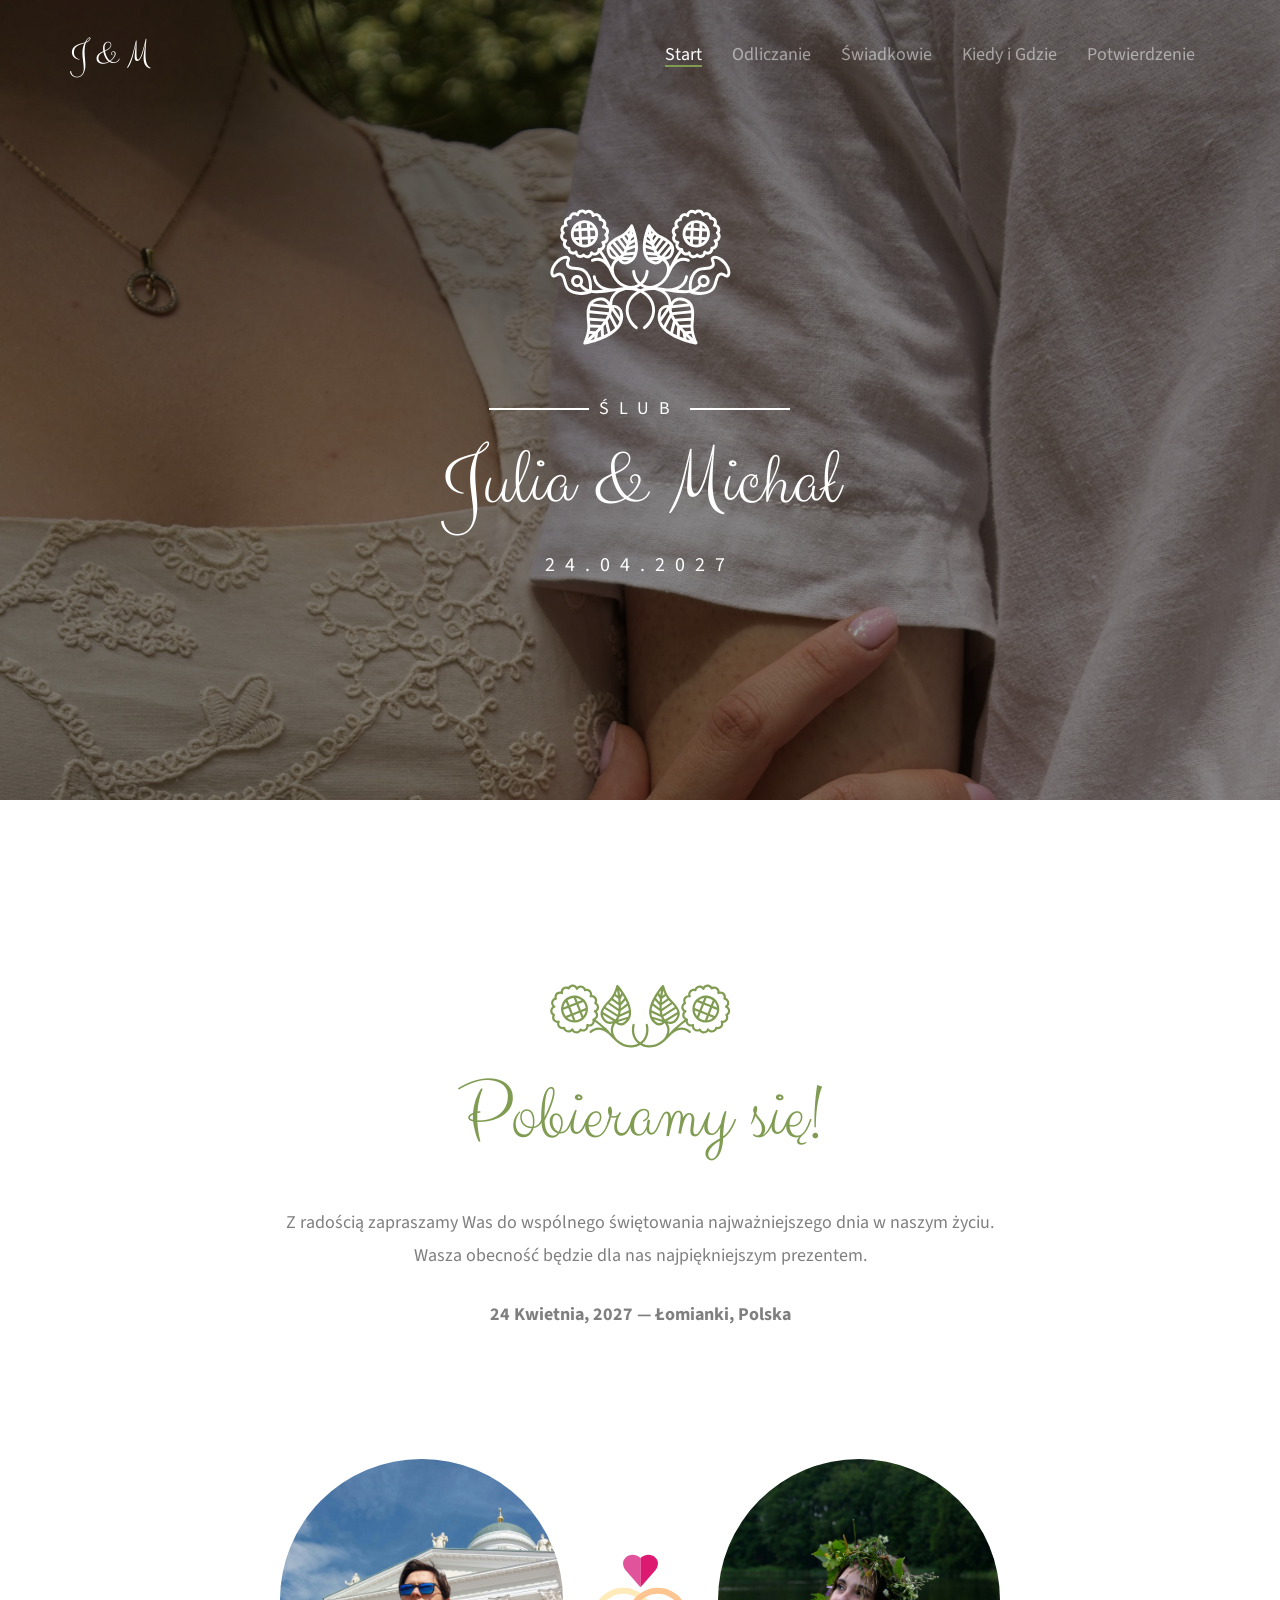
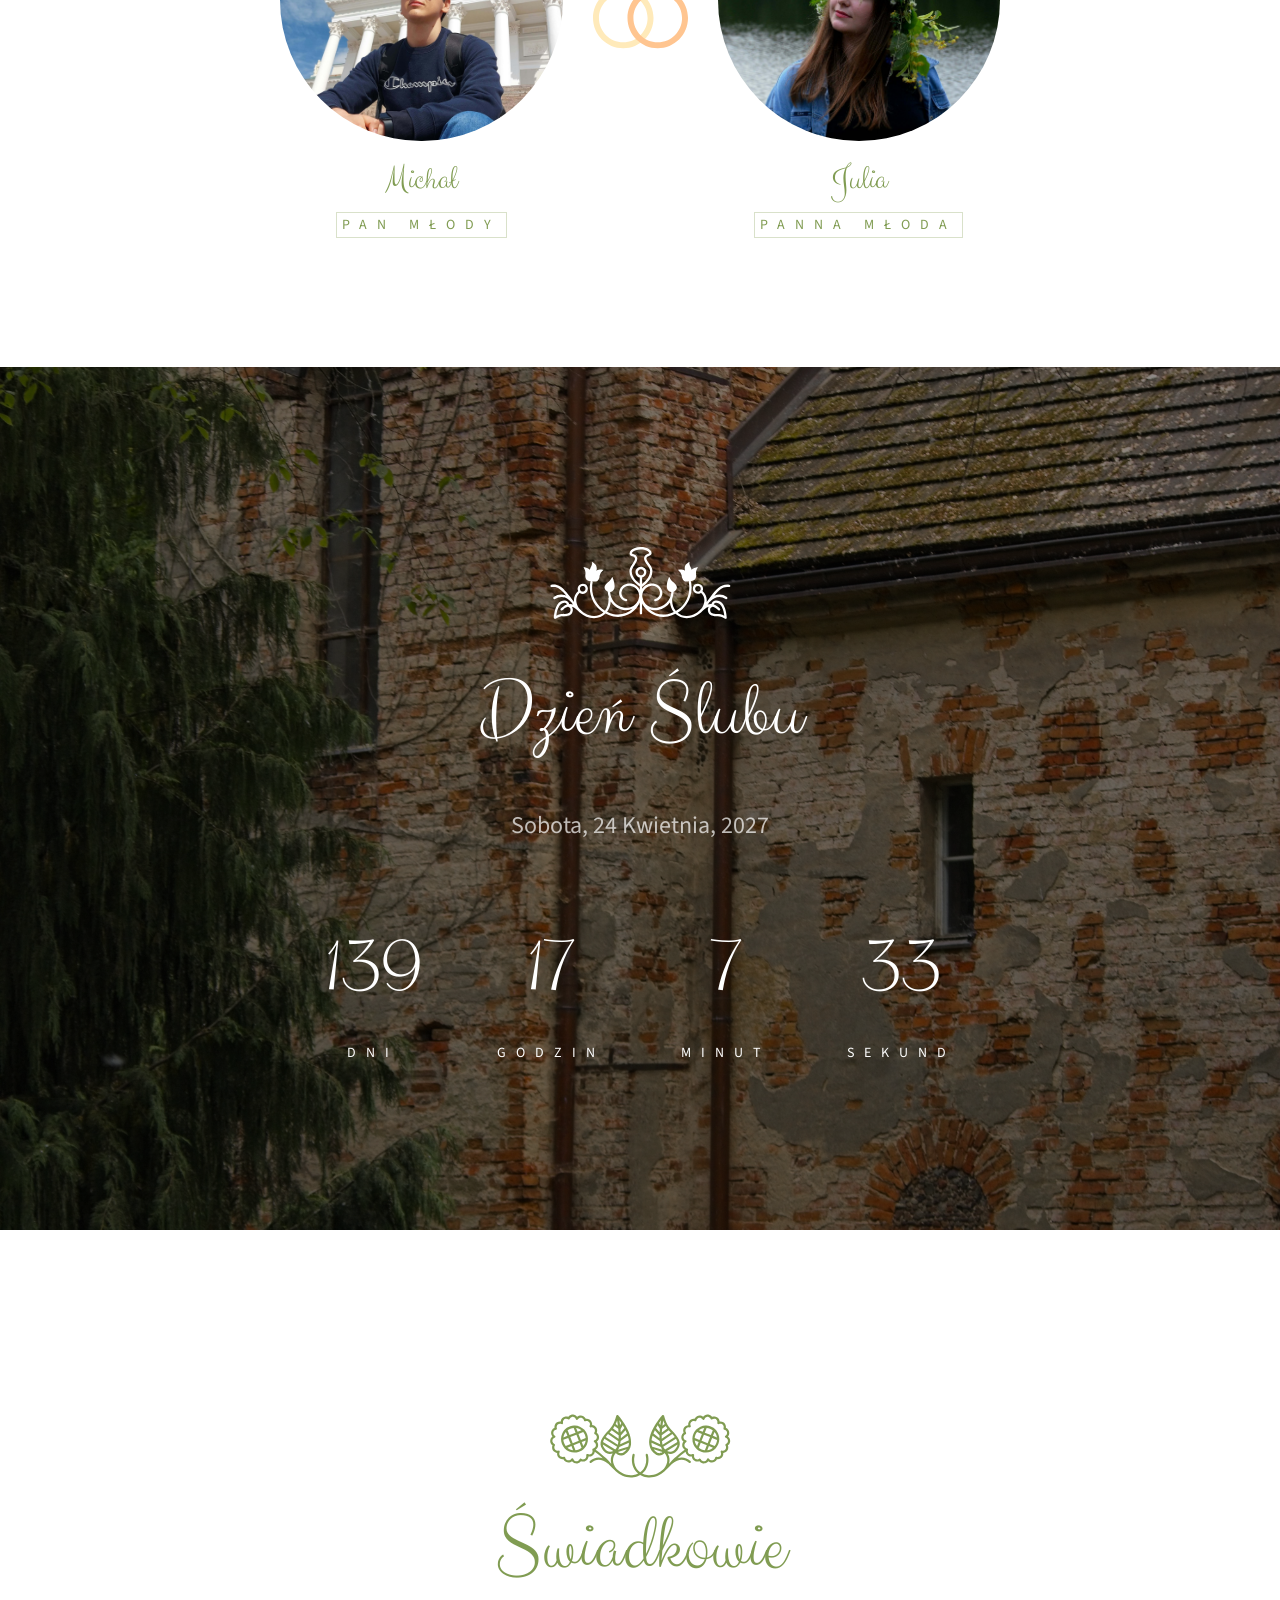
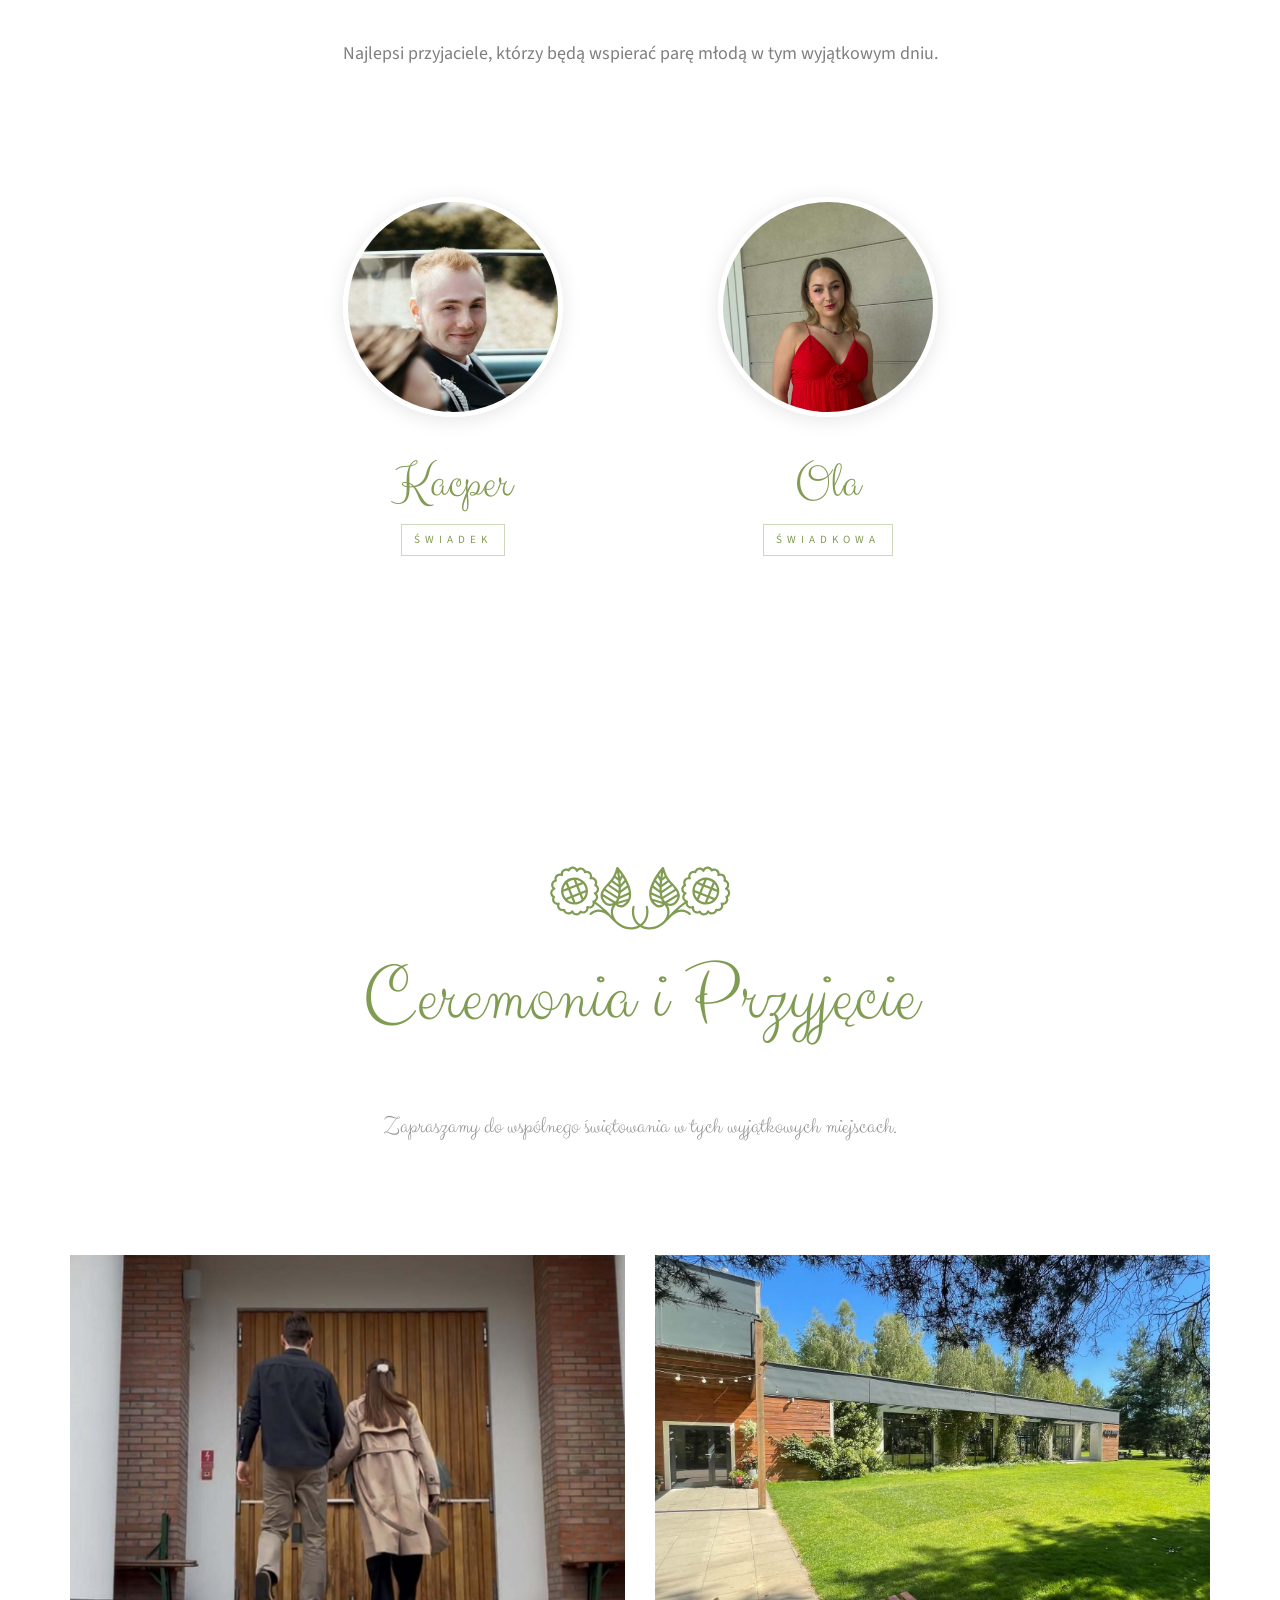
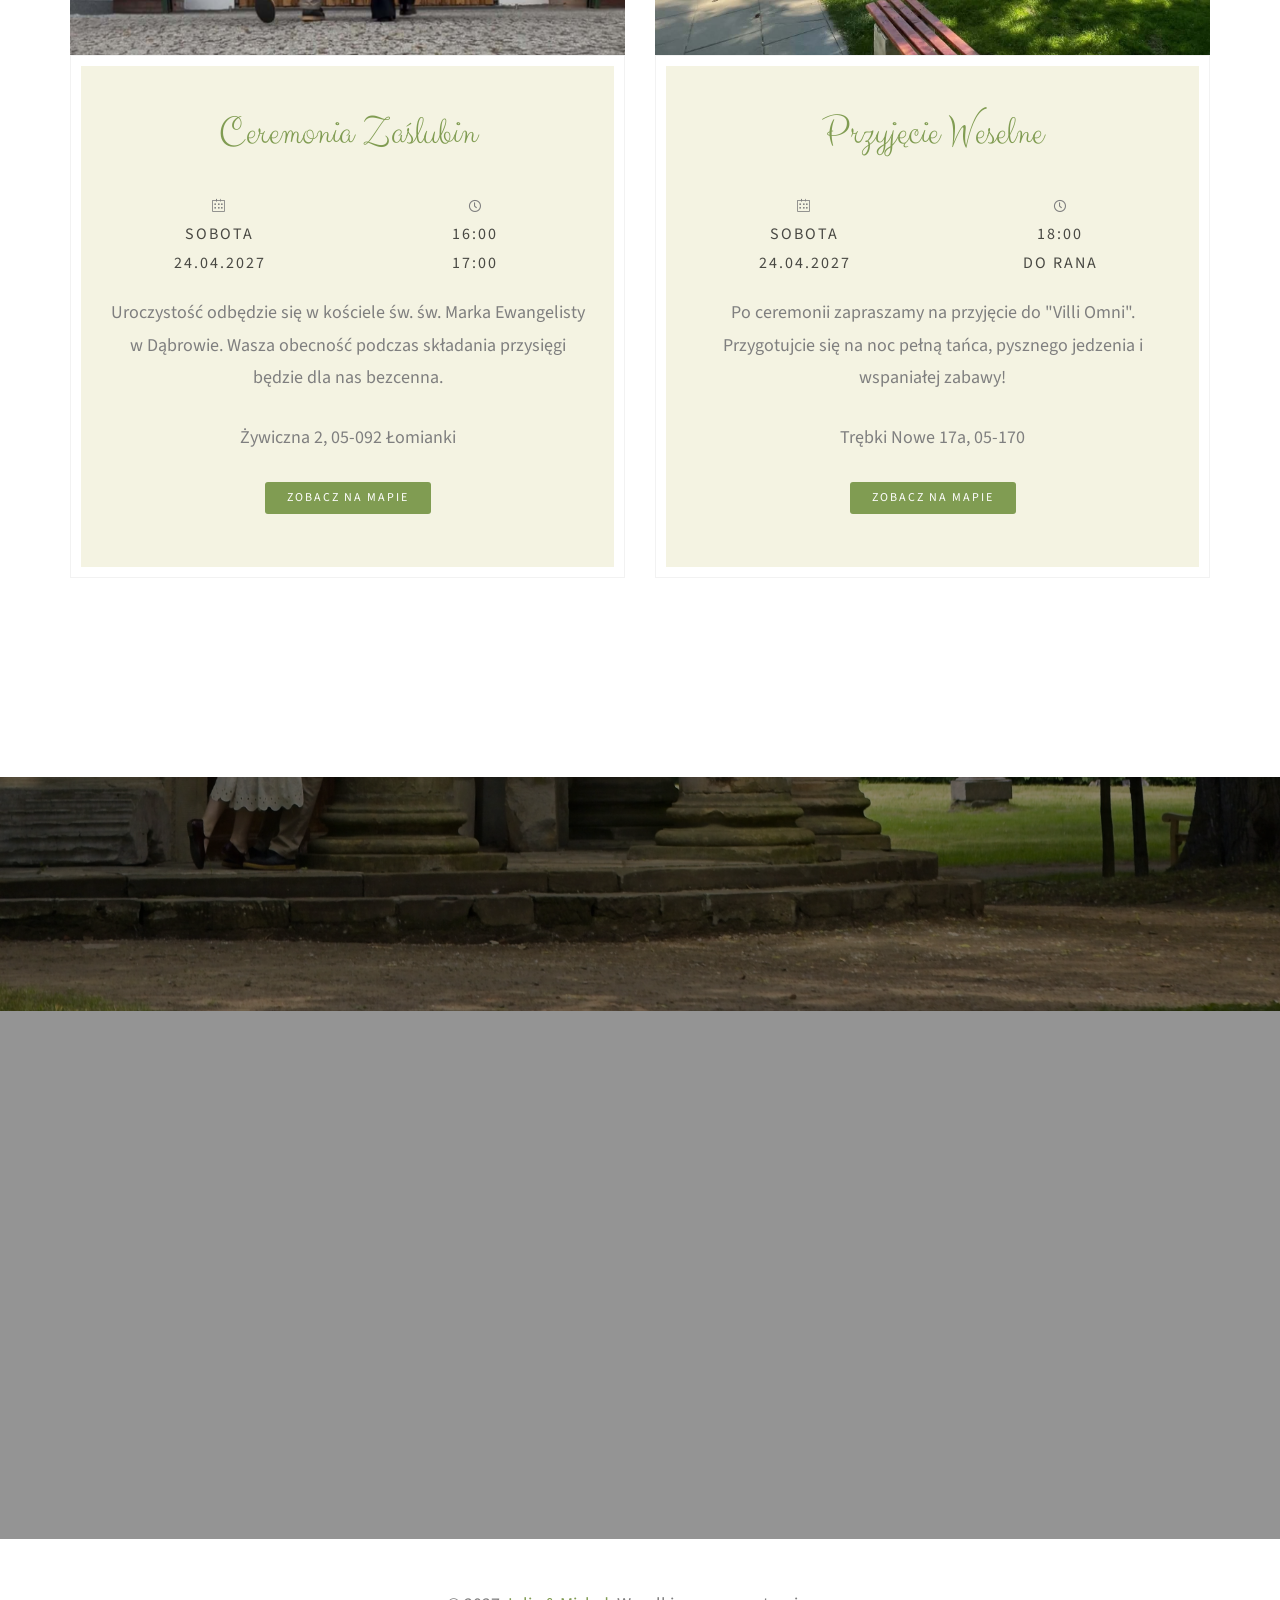
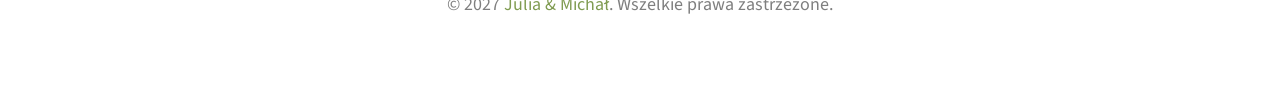
==== commit 0a41b994: "photos changed to final?" ====
--- a/index.html
+++ b/index.html
@@ -127,13 +127,13 @@
 			<div class="row animate-box">
 				<div class="col-md-8 col-md-offset-2 text-center">
 					<div class="col-md-5 col-sm-5 col-xs-5 nopadding">
-						<img src="images/groom.jpg" class="img-responsive" alt="Zdjęcie Michała">
+						<img src="images/michal.jpg" class="img-responsive" alt="Zdjęcie Michała">
 						<h3>Michał</h3>
 						<span>Pan Młody</span>
 					</div>
 					<div class="col-md-2 col-sm-2 col-xs-2 nopadding"><h2 class="amp-center"><img src="images/flaticon/svg/003-luxury.svg" class="svg img-responsive" alt="Free HTML5 Bootstrap Template by QBootstrap.com"></h2></div>
 					<div class="col-md-5 col-sm-5 col-xs-5 nopadding">
-						<img src="images/bride.jpg" class="img-responsive" alt="Zdjęcie Julii">
+						<img src="images/julia.jpg" class="img-responsive" alt="Zdjęcie Julii">
 						<h3>Julia</h3>
 						<span>Panna Młoda</span>
 					</div>
@@ -184,13 +184,13 @@
 			 <div class="col-md-8 col-md-offset-2 text-center">
 				<!-- Świadek -->
 				<div class="col-md-6 col-sm-6 col-xs-6 text-center witness-box">
-				   <img src="images/groom-men-4.jpg" class="img-responsive img-circle" alt="Zdjęcie Kacpra">
+				   <img src="images/kacper.jpg" class="img-responsive img-circle" alt="Zdjęcie Kacpra">
 				   <h3>Kacper</h3>
 				   <span>Świadek</span>
 				</div>
 				<!-- Świadkowa -->
 				<div class="col-md-6 col-sm-6 col-xs-6 text-center witness-box">
-				   <img src="images/bridesmaid-2.jpg" class="img-responsive img-circle" alt="Zdjęcie Oli">
+				   <img src="images/ola.jpg" class="img-responsive img-circle" alt="Zdjęcie Oli">
 				   <h3>Ola</h3>
 				   <span>Świadkowa</span>
 				</div>
@@ -248,7 +248,7 @@
 			 <!-- Przyjęcie Weselne -->
 			 <div class="col-md-6 text-center animate-box">
 				<div class="wedding-events">
-				   <div class="ceremony-bg" style="background-image: url(images/sala.jpg);"></div>
+				   <div class="ceremony-bg" style="background-image: url(images/omnia.jpg);"></div>
 				   <div class="desc">
 					  <h3>Przyjęcie Weselne</h3>
 					  <div class="row">
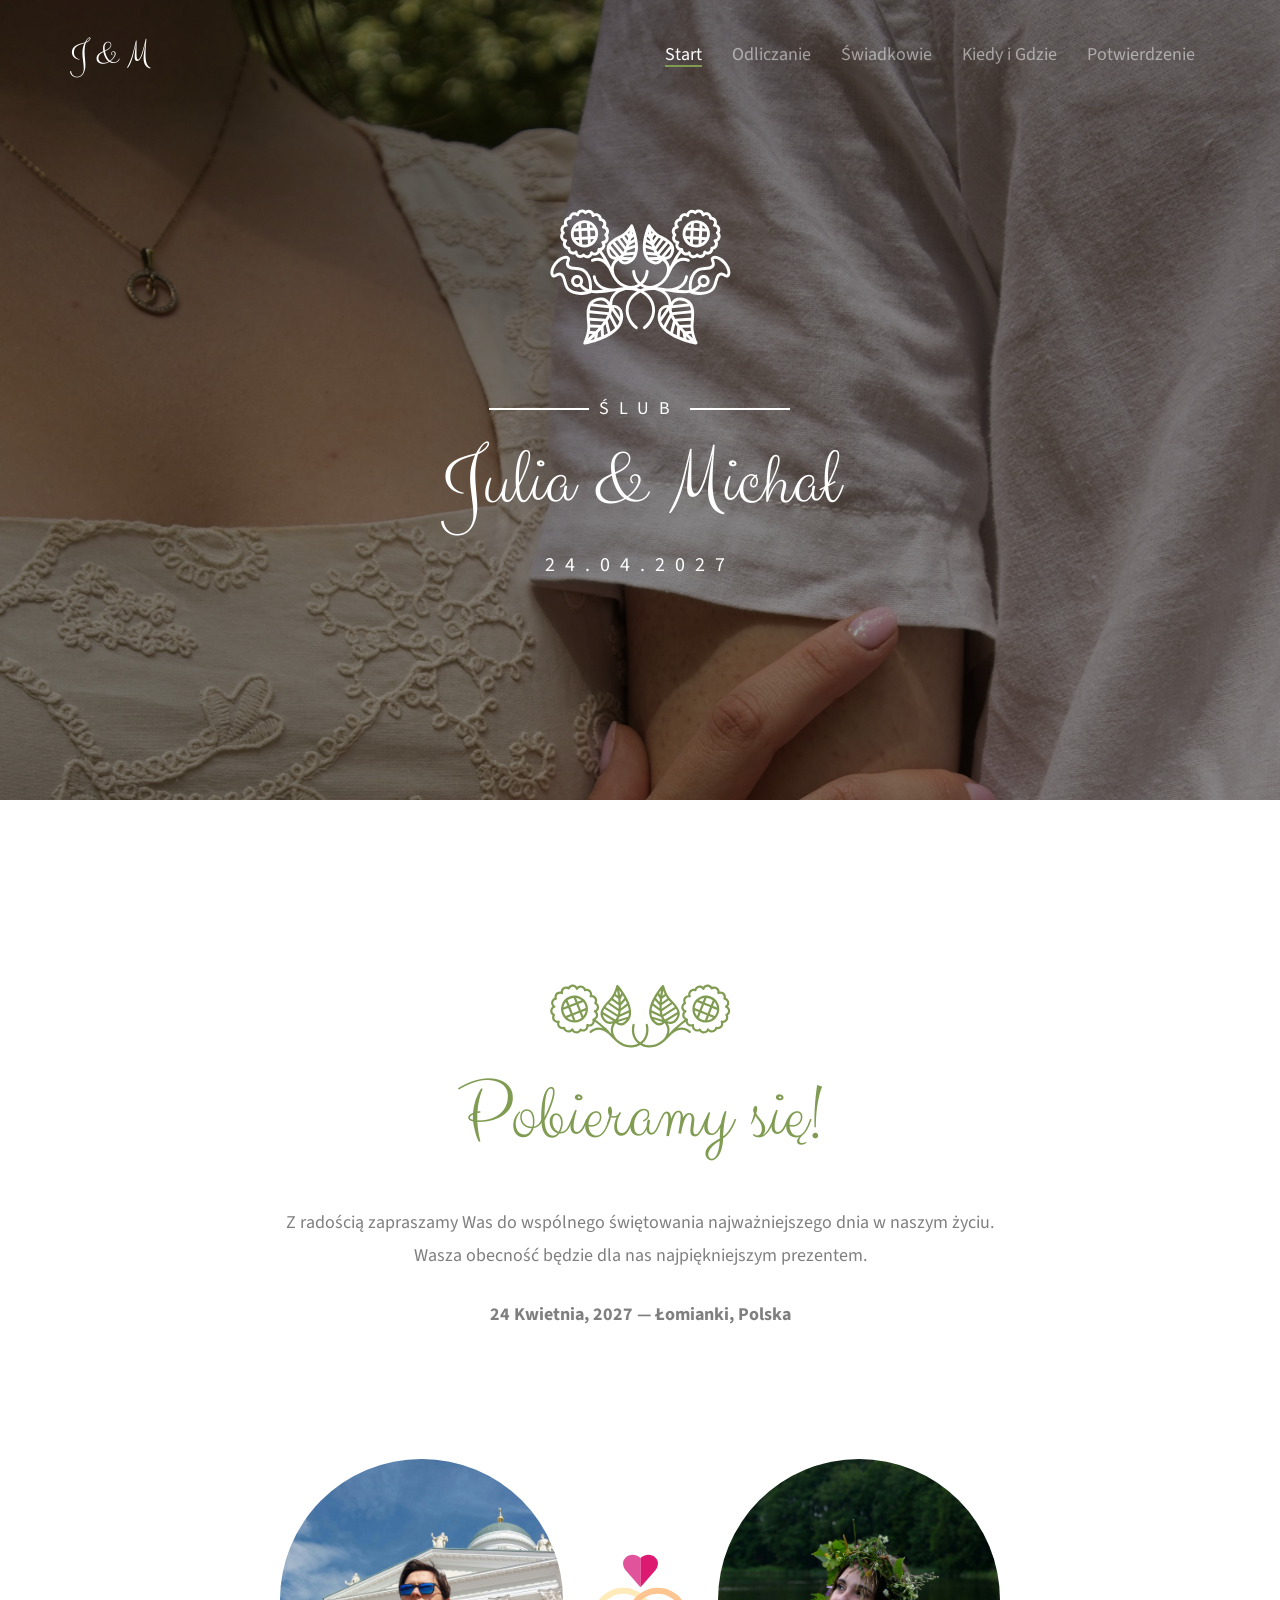
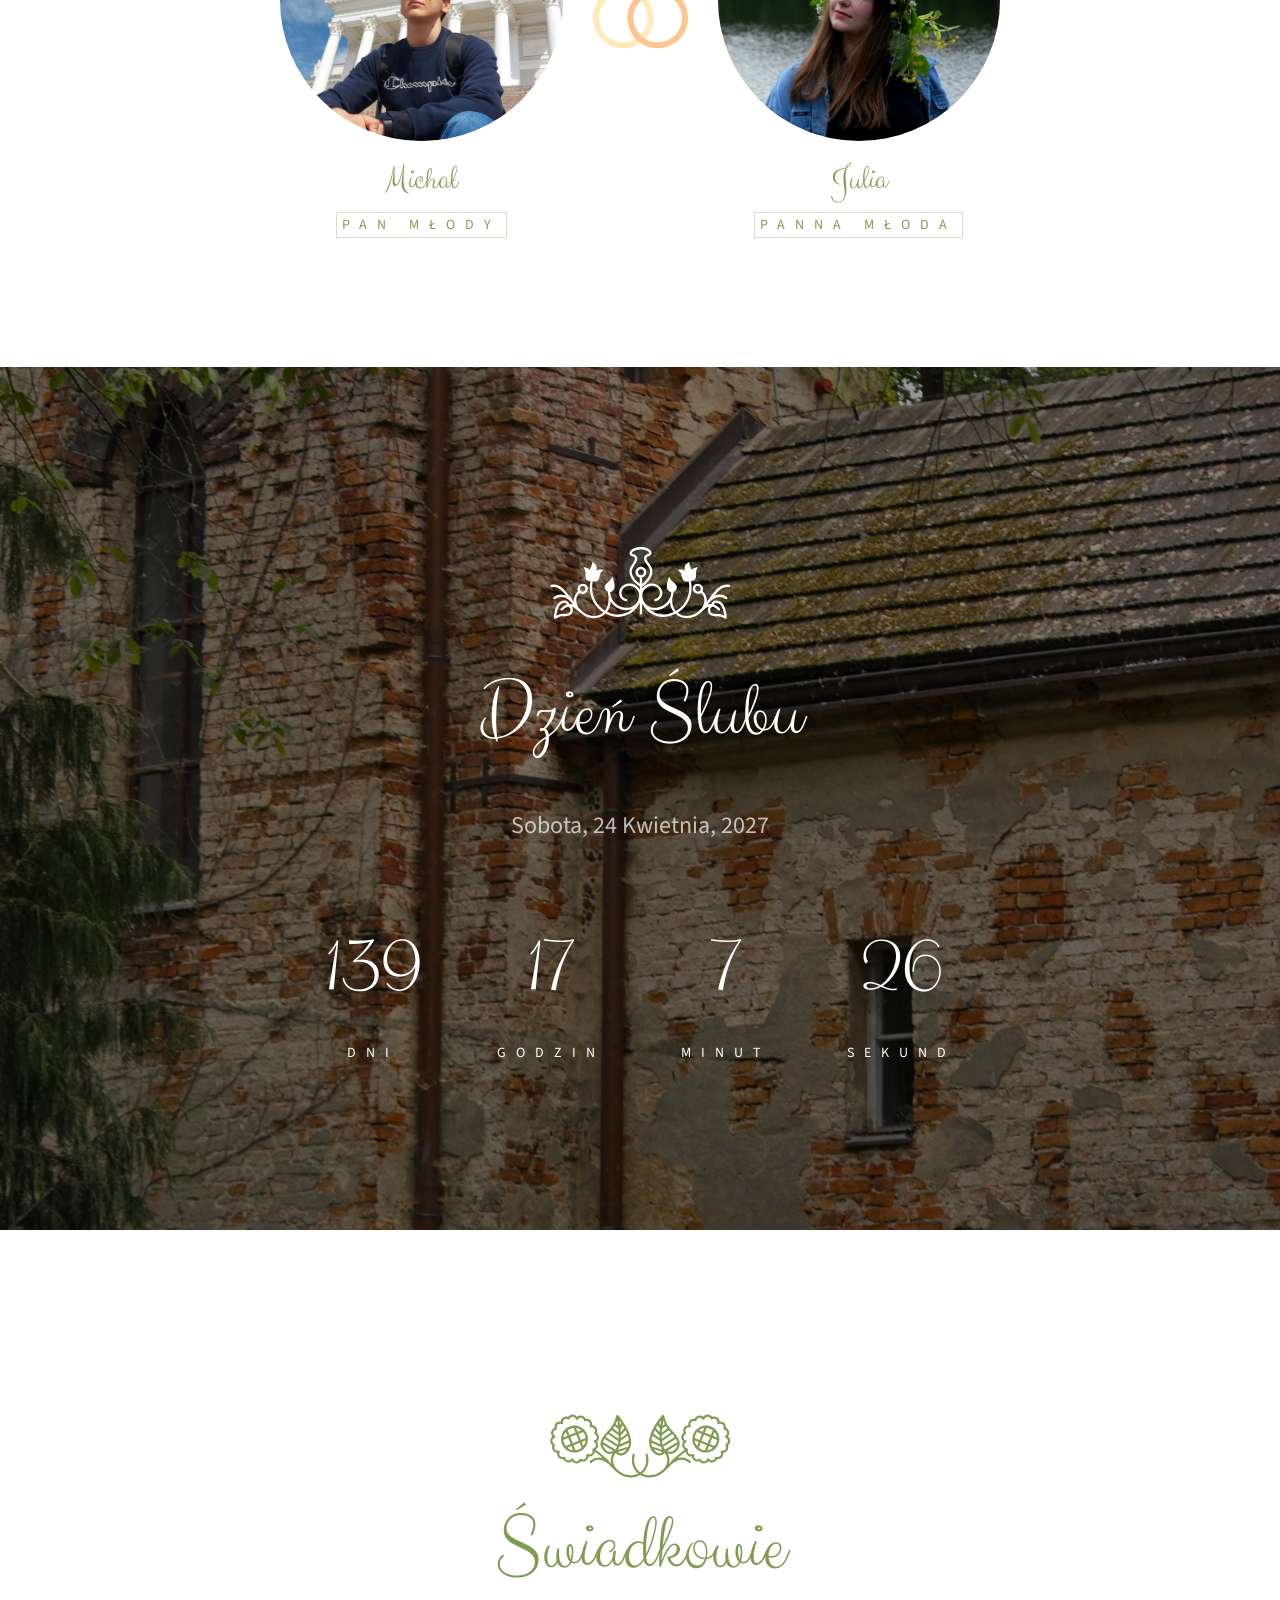
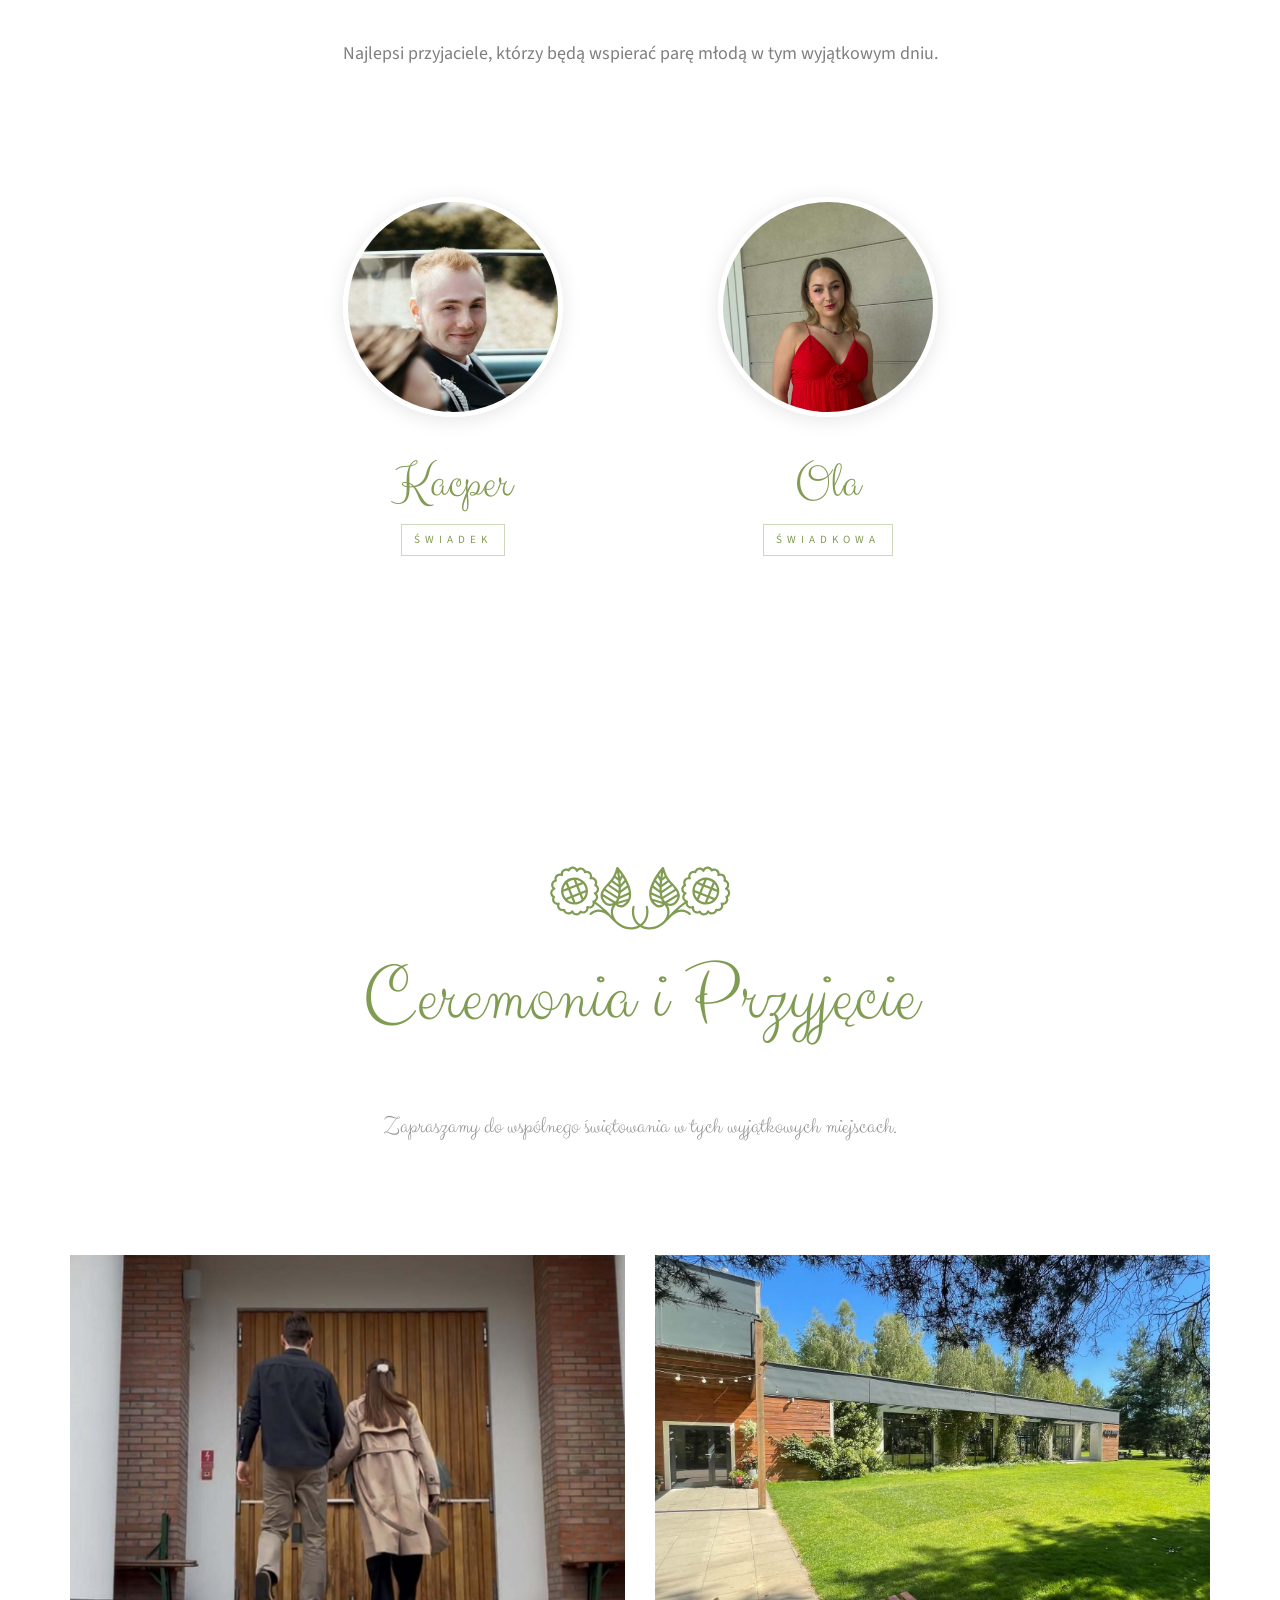
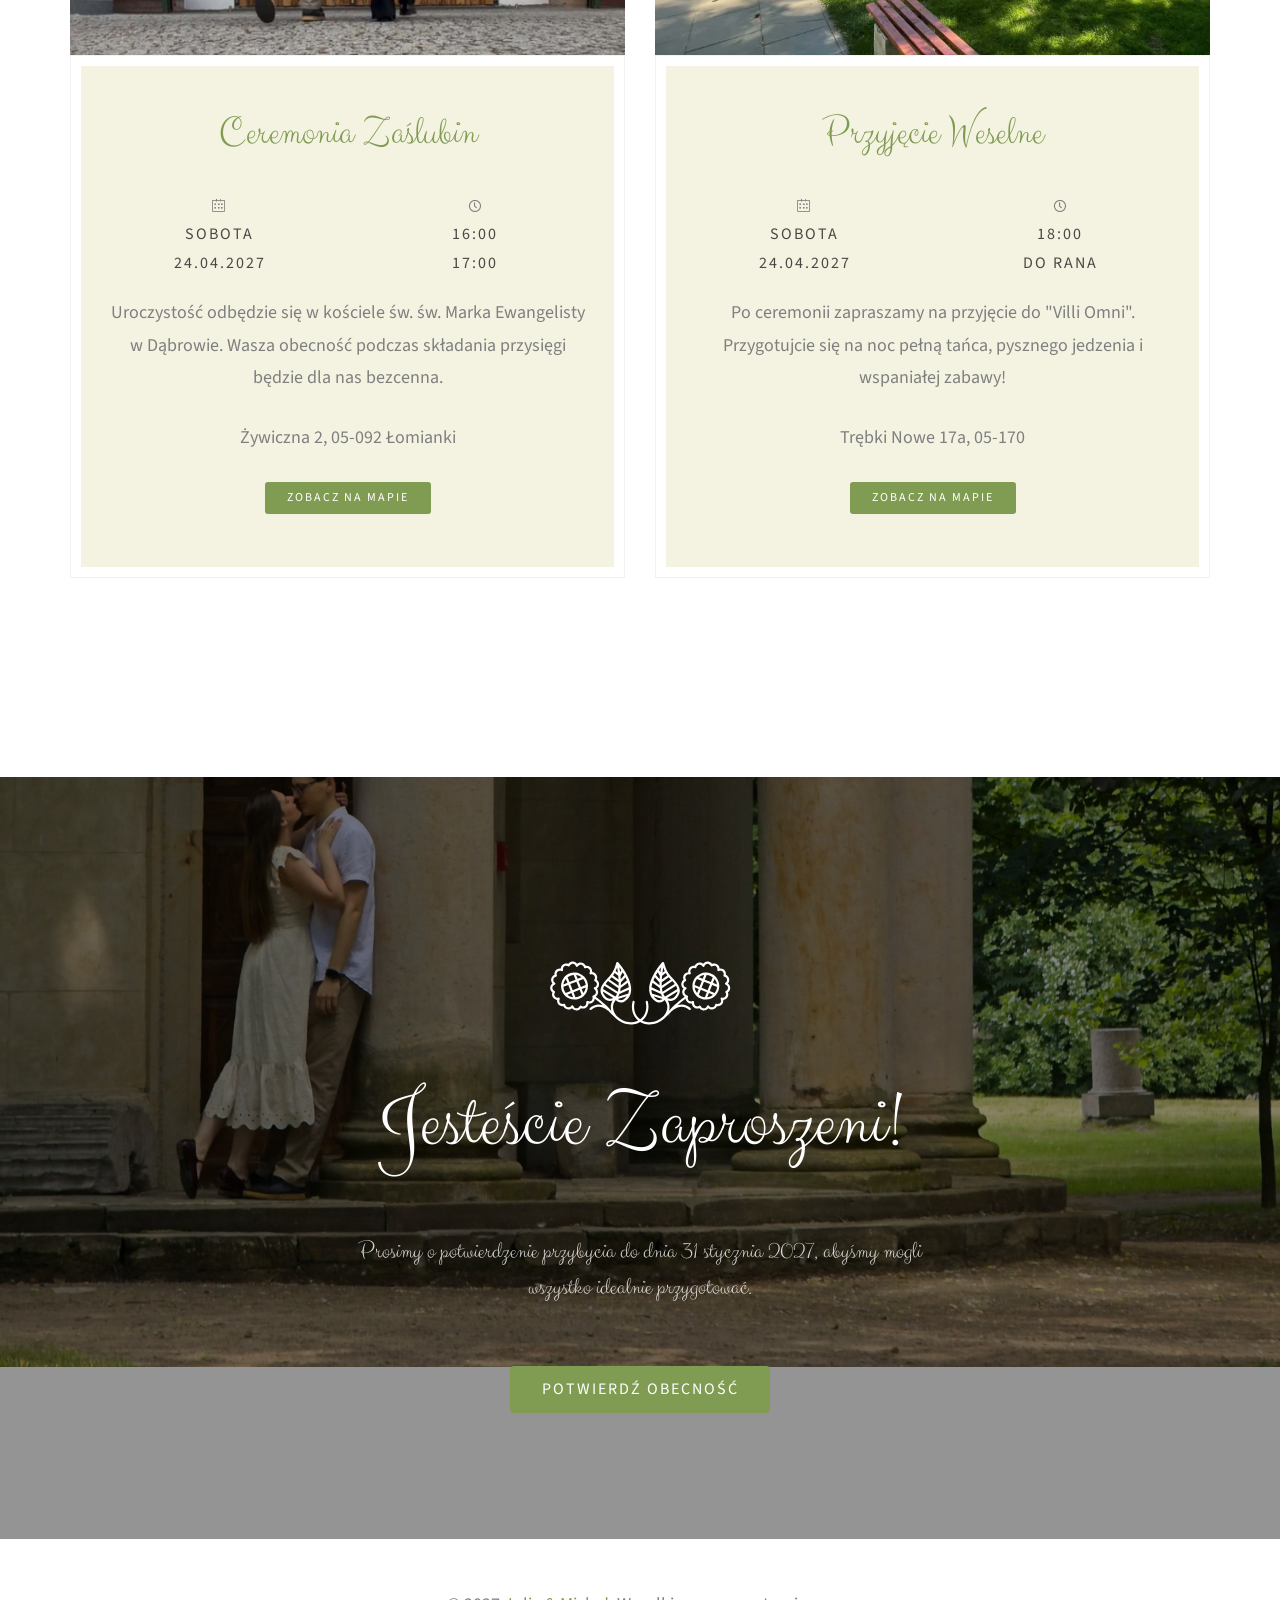
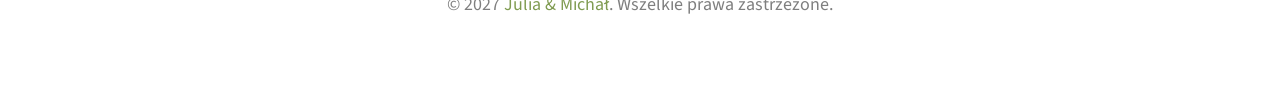
==== commit b988b703: "trimmed images" ====
--- a/index.html
+++ b/index.html
@@ -142,7 +142,7 @@
 		</div>
 	</div>
 	
-	<div id="qbootstrap-countdown" data-stellar-background-ratio="0.8" style="background-image: url(images/budynek_tyl.jpg);" data-section="wedding-day">
+	<div id="qbootstrap-countdown" data-stellar-background-ratio="0.8" style="background-image: url(images/budynek_tyl_trim.jpg);" data-section="wedding-day">
 		<div class="overlay"></div>
 		<div class="display-over">
 			<div class="container">
@@ -284,7 +284,7 @@
 
 	
 
-	<div id="qbootstrap-started" class="qbootstrap-bg" data-section="rsvp" data-stellar-background-ratio="0.7" data-stellar-vertical-offset="-50" style="background-image: url(images/kolumny_daleko.jpg);">
+	<div id="qbootstrap-started" class="qbootstrap-bg" data-section="rsvp" data-stellar-background-ratio="0.7" data-stellar-vertical-offset="-50" style="background-image: url(images/kolumny_daleko_trim.jpg);">
 		<div class="overlay"></div>
 		<div class="container">
 			<div class="row animate-box">
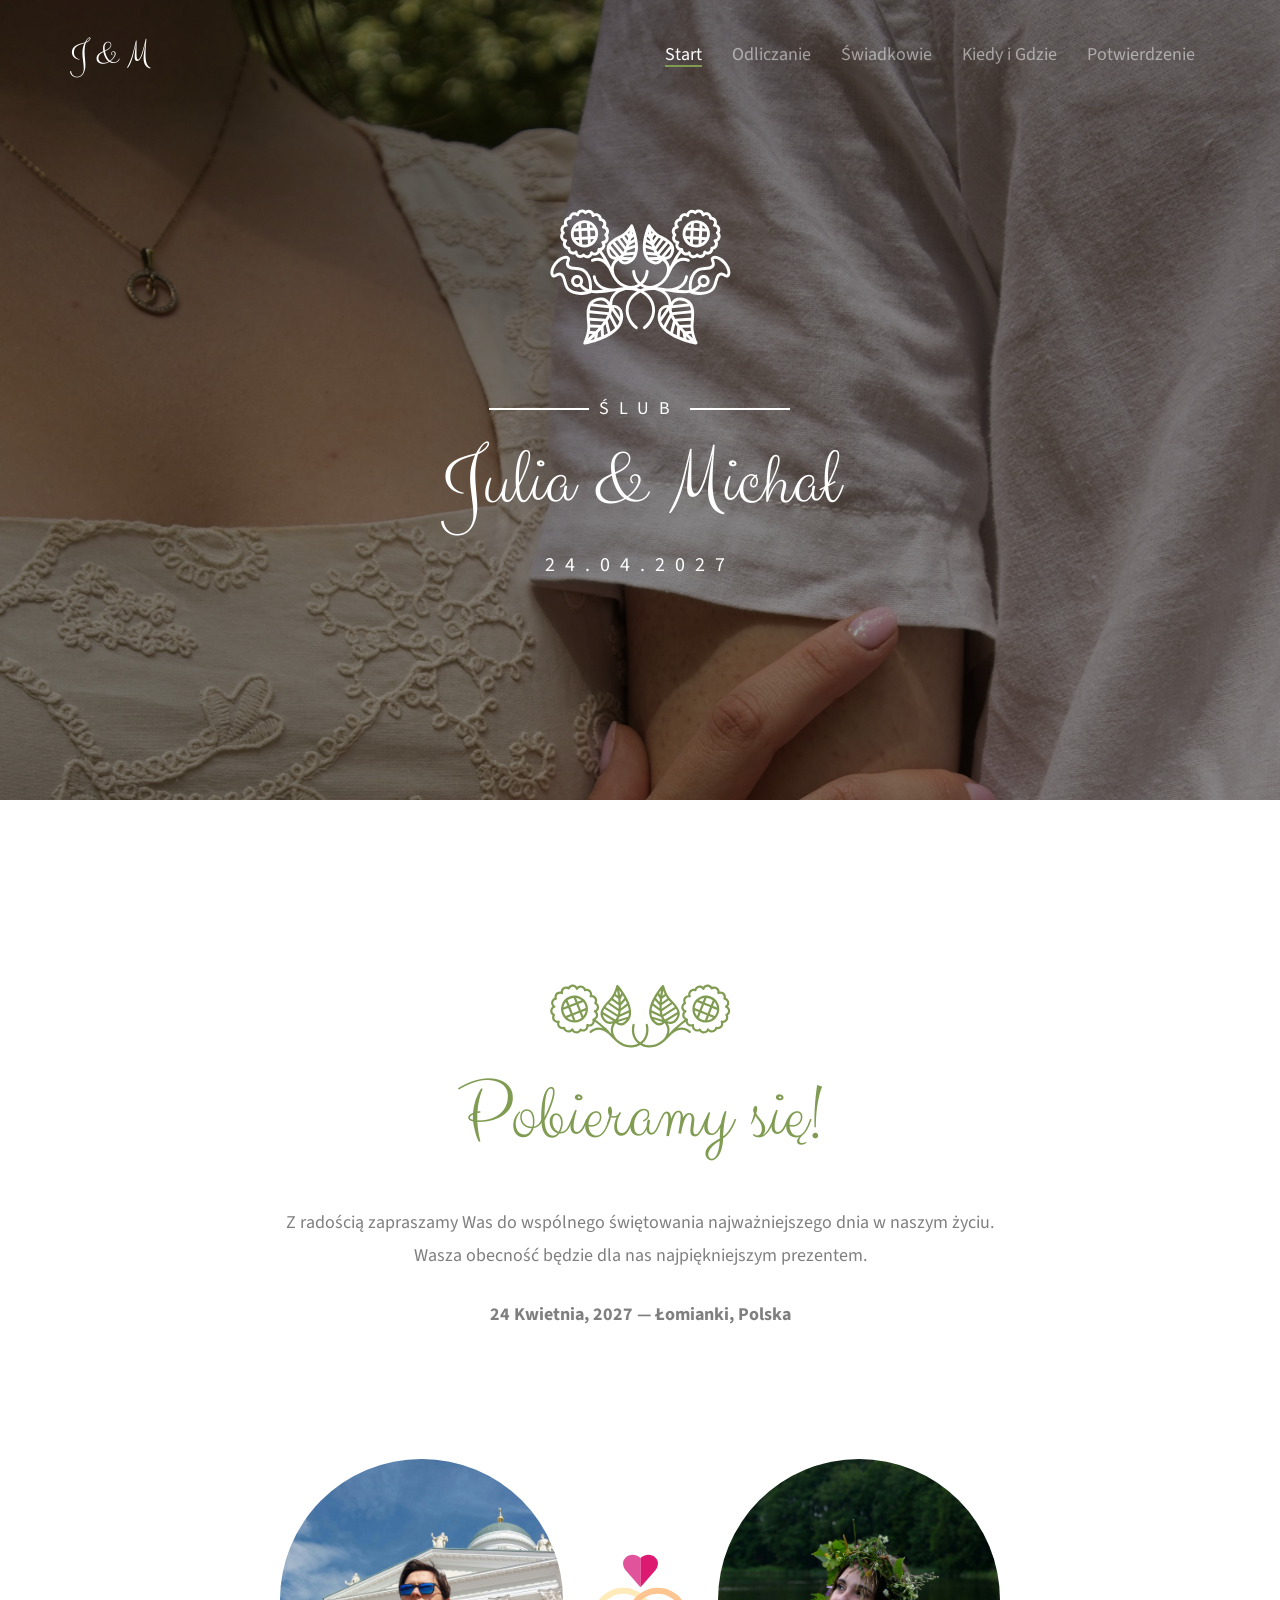
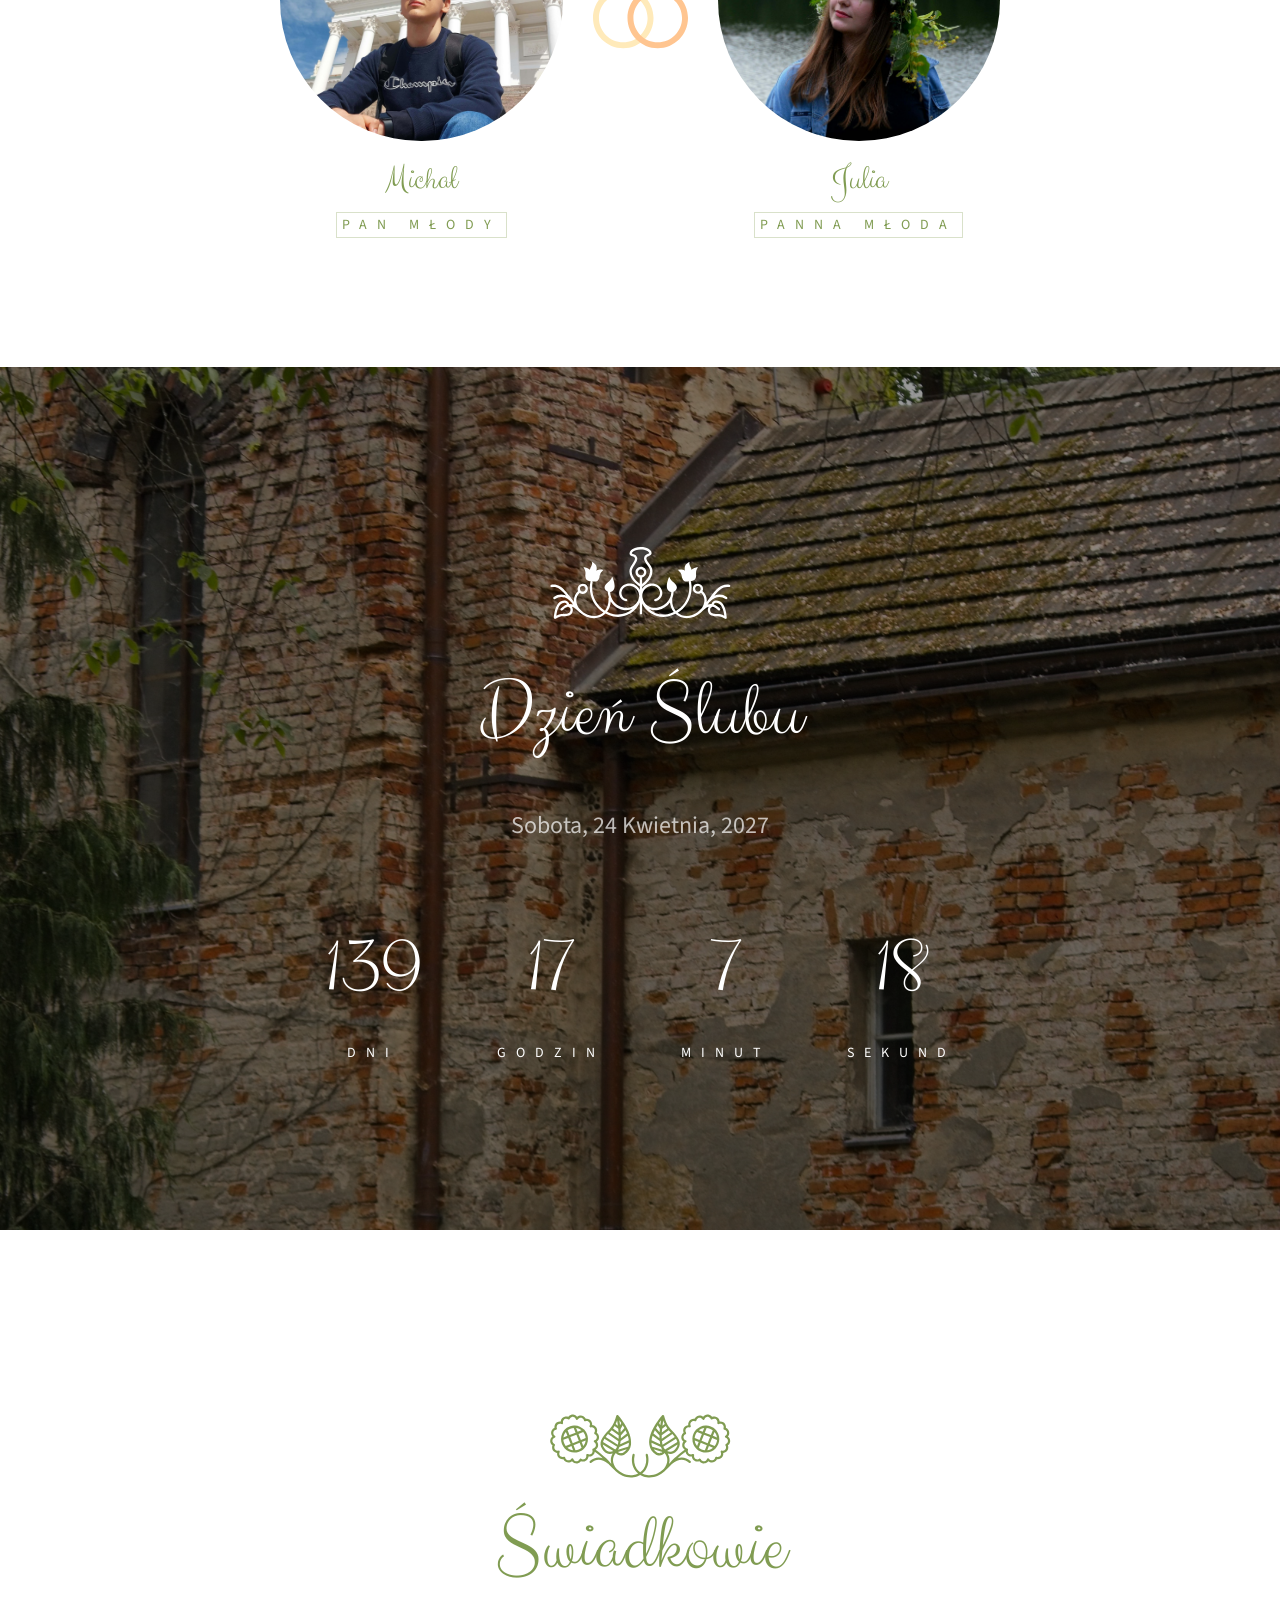
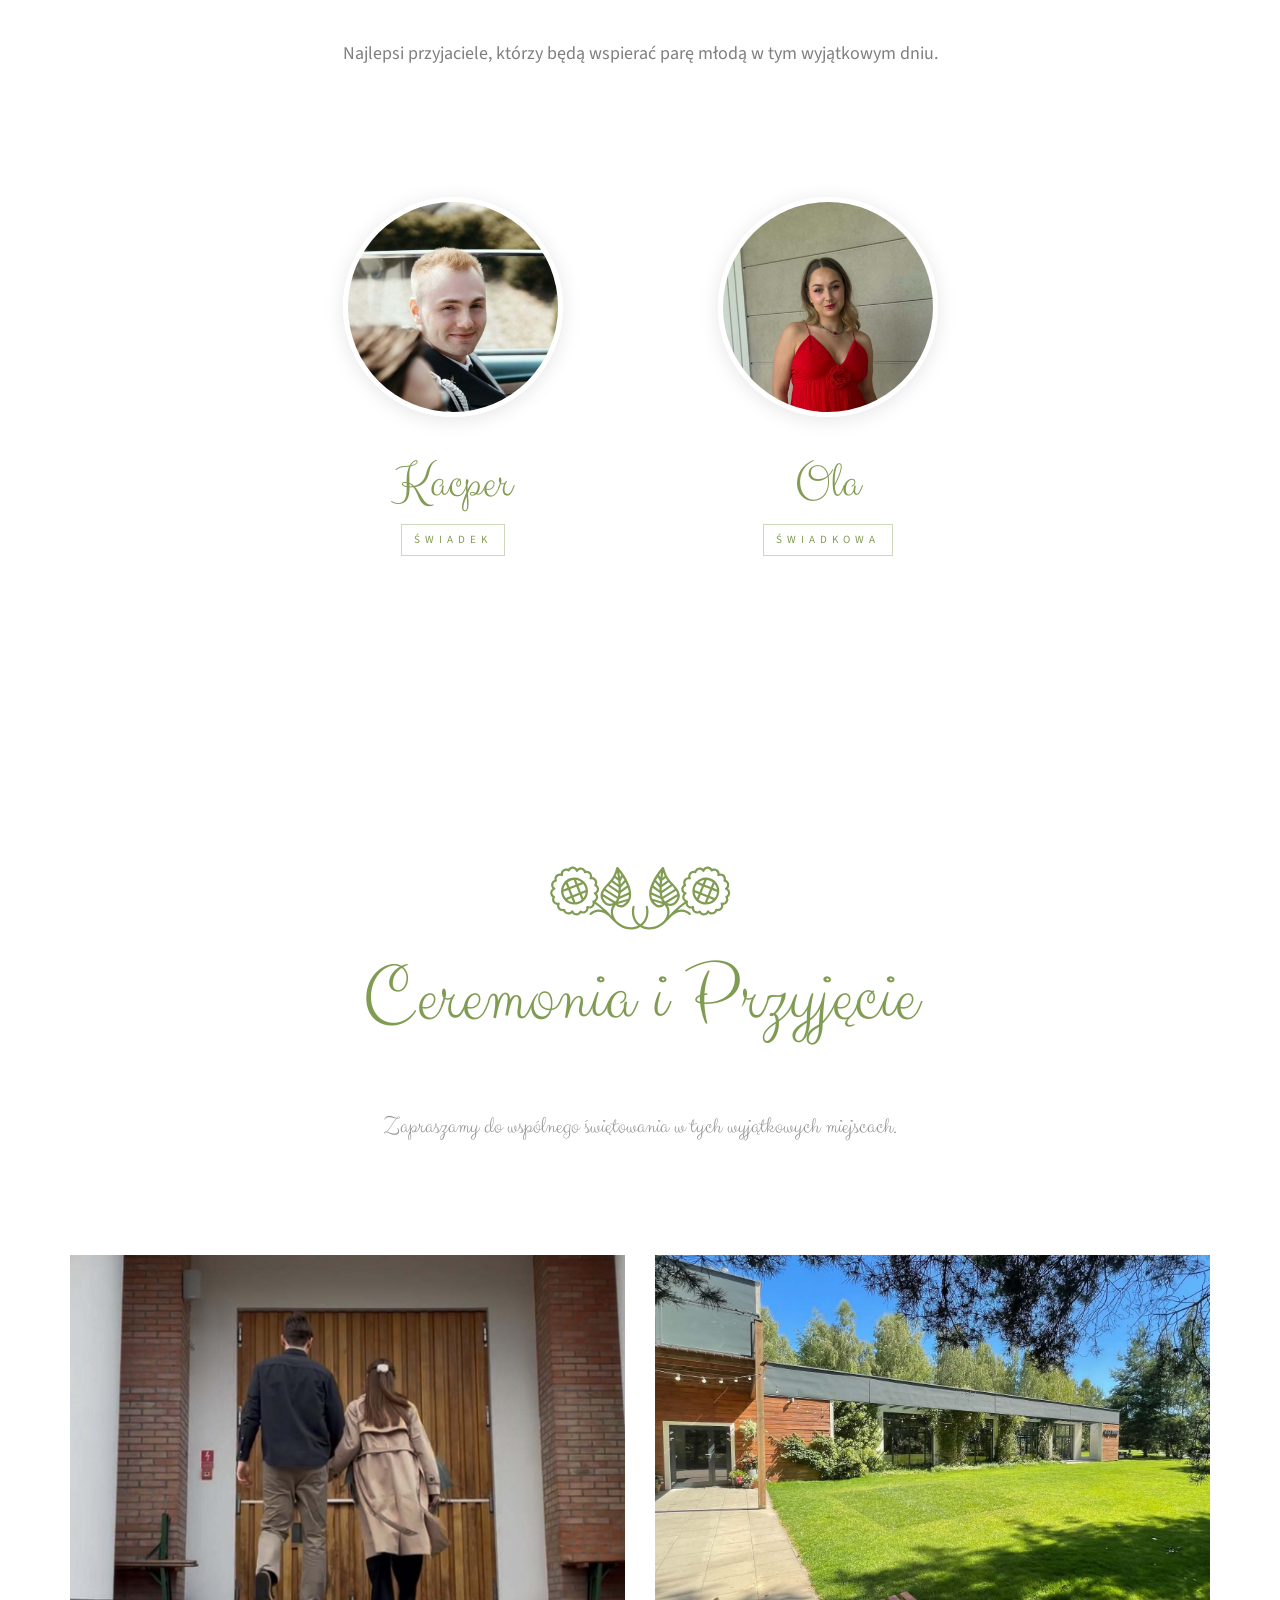
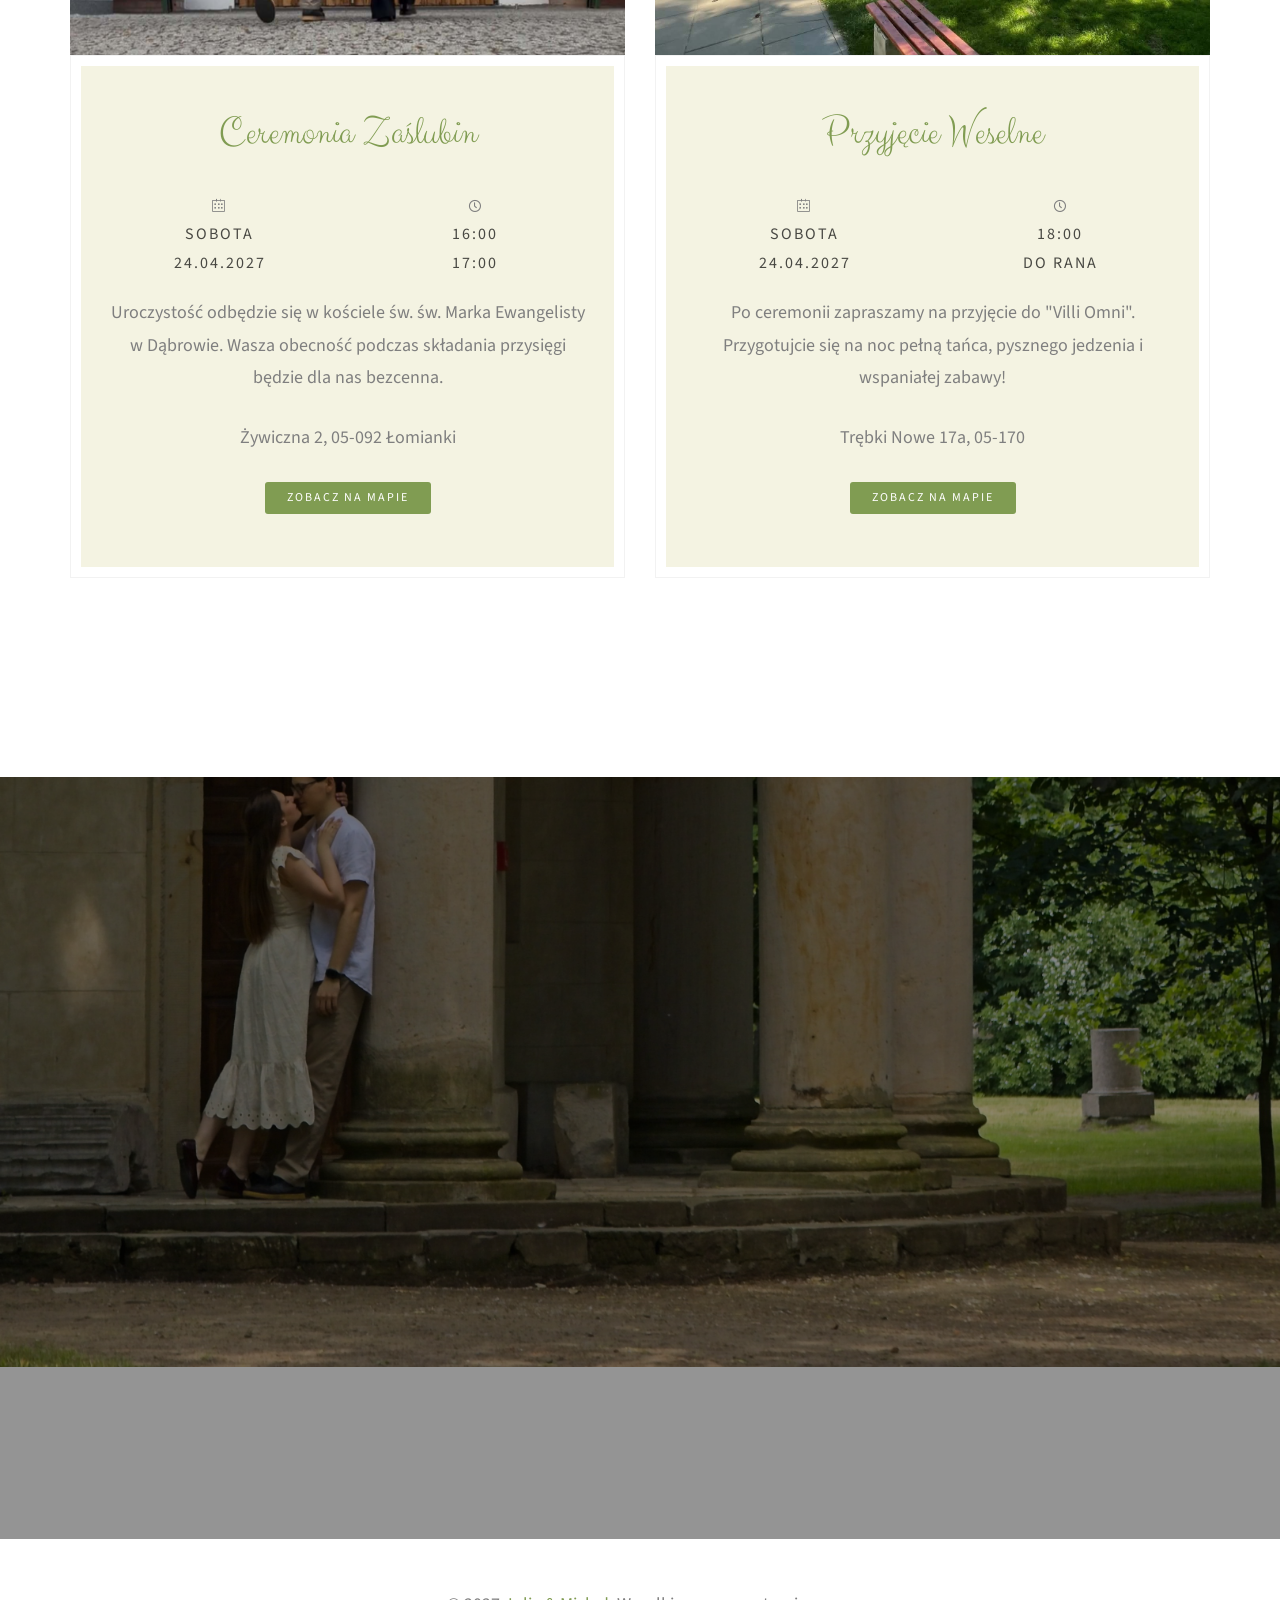
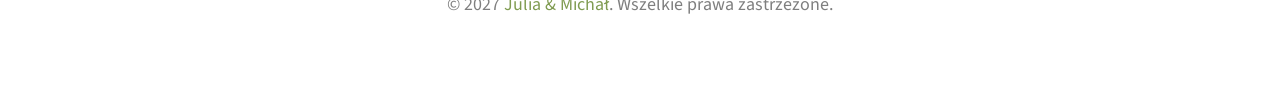
==== commit e78ca01c: "Date change" ====
--- a/index.html
+++ b/index.html
@@ -294,7 +294,7 @@
 						<h2>Jesteście Zaproszeni!</h2>
 						<div class="row">
 						<div class="col-md-10 col-md-offset-1 subtext">
-							<h3>Prosimy o potwierdzenie przybycia do dnia 31 stycznia 2027, abyśmy mogli wszystko idealnie przygotować.</h3>
+							<h3>Prosimy o potwierdzenie przybycia do dnia 14 lutego 2027, abyśmy mogli wszystko idealnie przygotować.</h3>
 						</div>
 					</div>
 					</div>
